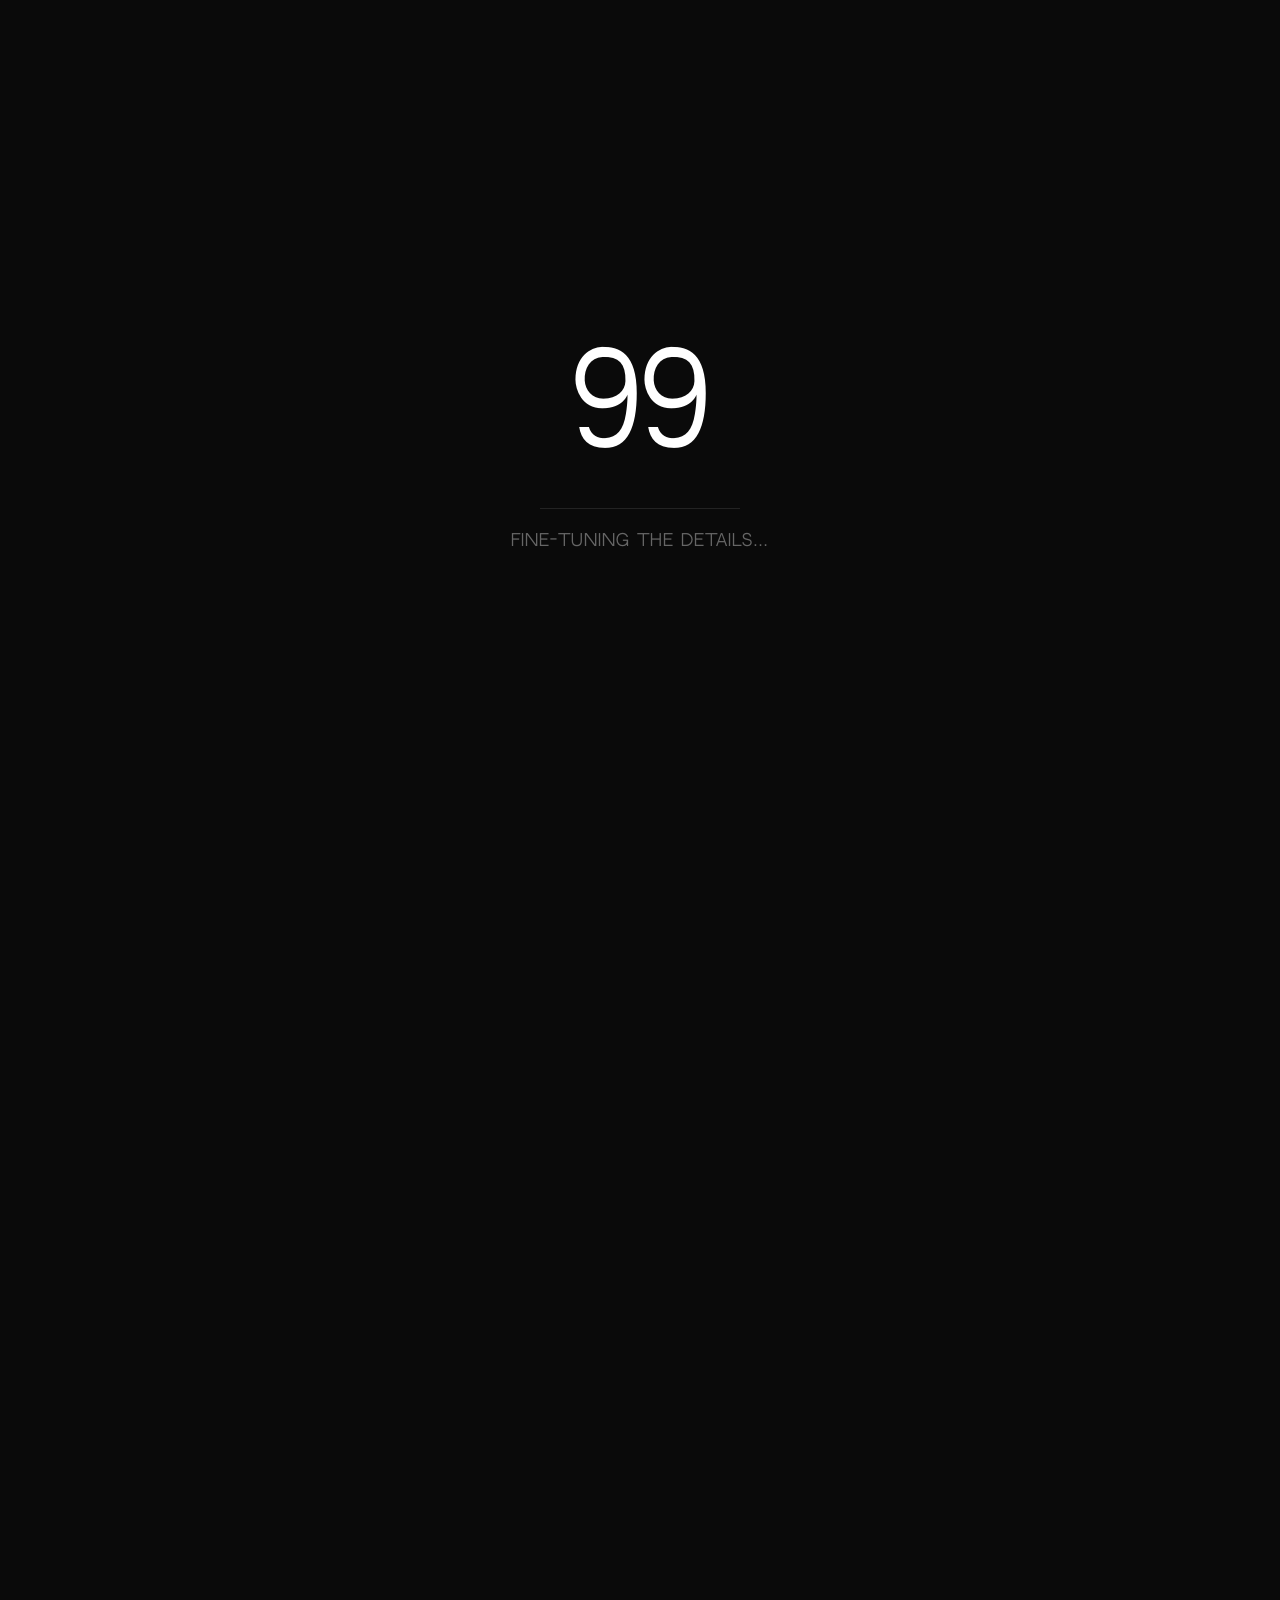
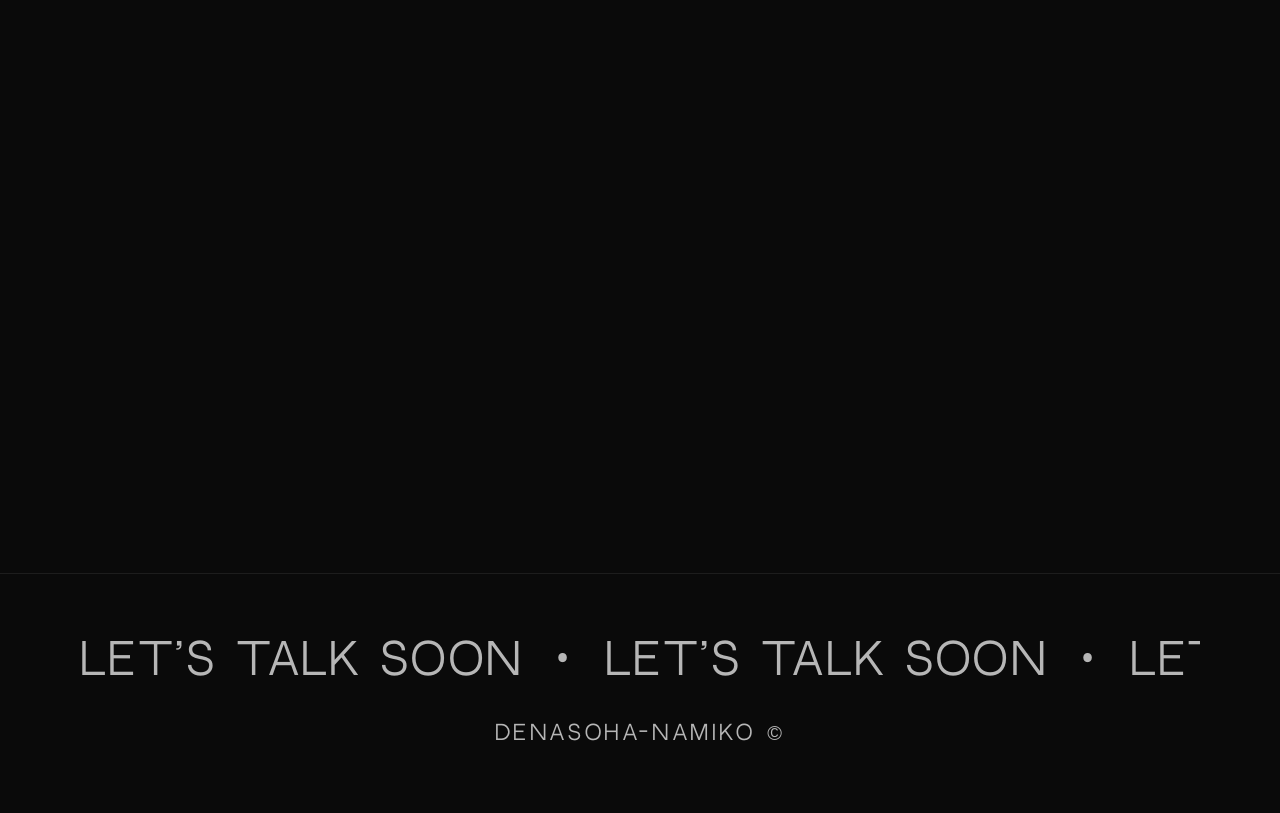
==== index.html @ 631b3890 "first commit" ====
<!DOCTYPE html>
<html lang="en">
<head>
    <meta charset="UTF-8">
    <meta name="viewport" content="width=device-width, initial-scale=1.0">
    <title>D.N Design - Portfolio</title>
    <link rel="stylesheet" href="style.css">
    <script>
        // INSTANT check before page renders - hide loader ONLY if coming back from case study
        (function() {
            const hasHash = window.location.hash !== '';
            const referrer = document.referrer;
            const isFromCaseStudy = referrer.includes('case-study') || referrer.includes('omni-case-study');
            
            // Only skip loader if coming from case study or has hash
            // DO NOT skip on refresh - let the main script handle that
            if (hasHash || isFromCaseStudy) {
                document.documentElement.classList.add('skip-loader');
            }
        })();
    </script>
    <style>
        /* Instant hide when skip-loader class is present */
        html.skip-loader .preloader { display: none !important; }
        html.skip-loader #mainContent { opacity: 1 !important; visibility: visible !important; }
    </style>
</head>
<body>
    <!-- Preloader - Minimal & Elegant -->
    <div class="preloader" id="preloader">
        <div class="preloader-content">
            <div class="loading-counter" id="loadingCounter">0</div>
            <div class="minimal-progress"></div>
            <div class="loading-text">fine-tuning the details…</div>
        </div>
    </div>

    <!-- Main Content -->
    <div class="main-content" id="mainContent">
        <!-- Hero Section -->
        <section class="hero" data-node-id="1:2">
            <!-- Simple Navigation -->
            <nav class="simple-nav">
                <span>DENASOHA-NAMIKO</span>
                <div class="nav-links">
                    <a href="#projects" class="nav-link">PROJECTS</a>
                    <a href="#play" class="nav-link">PLAY</a>
                    <a href="#about" class="nav-link">ABOUT</a>
                    <button class="resume-button">RESUME ↗</button>
                </div>
            </nav>
            
            <!-- Main Typography -->
            <div class="hero-center">
                <h1 class="main-title">DESIGNER</h1>
            </div>
            
            <!-- Bottom Info -->
            <div class="hero-bottom">
                <span>SENIOR PRODUCT DESIGNER & DEVELOPER</span>
                <span>PORTFOLIO 2026</span>
            </div>
        </section>
    
    <!-- About Section -->
    <section class="about-section" data-node-id="13:92">
        <div class="about-wrapper">
            <p class="wave-text" id="introText">I'm Denasoha-Namiko, a UX Designer and Front-End Developer creating beautiful & functional digital experiences. I move between design and code naturally, shaping products that feel thoughtful, accessible & visually elevated.</p>
        </div>
    </section>

    <!-- Projects Section -->
    <section class="projects-section" id="projects">
        <div class="project-card" data-project="desjardins" onclick="window.location.href='omni-case-study.html'">
            <div class="project-meta">
                <span class="project-year">Product Design · UX Design · Front-End</span>
                <span class="project-category">Group Benefits & Retirement</span>
            </div>
            <div class="project-content">
                <div class="project-info">
                    <h2 class="project-name">omni</h2>
                    <p class="project-subtitle">Unified group benefits & retirement app redesign.</p>
                    <div class="project-details">
                        <span class="detail-item">Strategic Initiative</span>
                        <span class="detail-item">Tools · Figma & Strategy</span>
                    </div>
                </div>
                <div class="project-arrow">→</div>
            </div>
            <div class="project-floating-items">
                <div class="floating-item item-1">
                    <img src="Assets/Photos/floating elements/Omni 1.svg" alt="Omni Screen 1">
                </div>
                <div class="floating-item item-2">
                    <img src="Assets/Photos/floating elements/Omni 2.svg" alt="Omni Screen 2">
                </div>
            </div>
        </div>

        <div class="project-card" data-project="evident" onclick="window.location.href='evident-case-study.html'">
            <div class="project-meta">
                <span class="project-year">Product Design · Interaction Design</span>
                <span class="project-category">Industrial Software</span>
            </div>
            <div class="project-content">
                <div class="project-info">
                    <h2 class="project-name">evident</h2>
                    <p class="project-subtitle">Redesigning how technicians record and review NDT results.</p>
                    <div class="project-details">
                        <span class="detail-item">Timeline · 3 months</span>
                        <span class="detail-item">Tools · Axure, Figma & Illustrator</span>
                    </div>
                </div>
                <div class="project-arrow">→</div>
            </div>
            <div class="project-floating-items">
                <div class="floating-item item-1">
                    <img src="Assets/Photos/floating elements/EVDT 1.svg" alt="Evident Screen">
                </div>
            </div>
        </div>

        <div class="project-card" data-project="everflow" onclick="window.location.href='everflow-case-study.html'">
            <div class="project-meta">
                <span class="project-year">Product Design · Interaction Design</span>
                <span class="project-category">AdTech Platform</span>
            </div>
            <div class="project-content">
                <div class="project-info">
                    <h2 class="project-name">everflow</h2>
                    <p class="project-subtitle">A cleaner, smarter way to manage Google Ads at scale.</p>
                    <div class="project-details">
                        <span class="detail-item">Timeline · 6 weeks</span>
                        <span class="detail-item">Tools · Figma</span>
                    </div>
                </div>
                <div class="project-arrow">→</div>
            </div>
            <div class="project-floating-items">
                <div class="floating-item item-1">
                    <img src="Assets/Photos/floating elements/EF-Screen (1).svg" alt="Everflow Screen">
                </div>
            </div>
        </div>

        <div class="project-card" data-project="ai" onclick="window.location.href='finsense-case-study.html'">
            <div class="project-meta">
                <span class="project-year">AI/ML Design</span>
                <span class="project-category">Intelligent Budgeting Platform</span>
            </div>
            <div class="project-content">
                <div class="project-info">
                    <h2 class="project-name">FinSense</h2>
                    <p class="project-subtitle">An AI-powered tool that helps users manage money smarter.</p>
                    <div class="project-details">
                        <span class="detail-item">Timeline · 4 weeks</span>
                        <span class="detail-item">Tools · Figma</span>
                    </div>
                </div>
                <div class="project-arrow">→</div>
            </div>
            <div class="project-floating-items">
                <div class="floating-item item-1">
                    <img src="Assets/Photos/floating elements/Finsense screen 1.svg" alt="FinSense Screen">
                </div>
                <div class="floating-item item-2">
                    <img src="Assets/Photos/floating elements/Finsense screen 2.svg" alt="FinSense AI Screen">
                </div>
            </div>
        </div>
    </section>

    <!-- Play Section -->
    <section class="play-section" id="play">
        <div class="play-header">
            <h2 class="play-title">play</h2>
            <p class="play-subtitle">Things I like to do</p>
        </div>
        
        <!-- Burst Gallery - Framer-style hover burst -->
        <div class="burst-gallery">
            <!-- Center image - click to open/close -->
            <div class="burst-center">
                <img src="Assets/Photos/floating elements/beautifulqueen.jpeg" alt="Center">
            </div>
            
            <!-- Burst items positioned around center -->
            <div class="burst-item"><img src="Assets/Play/manga1.jpeg" alt="Manga"></div>
            <div class="burst-item"><img src="Assets/Play/painting1.jpeg" alt="Painting"></div>
            <div class="burst-item"><img src="Assets/Play/Tattoo1.jpeg" alt="Tattoo"></div>
            <div class="burst-item"><img src="Assets/Play/Drawing1.jpeg" alt="Drawing"></div>
            <div class="burst-item"><img src="Assets/Play/doodle2.jpeg" alt="Doodle"></div>
            <div class="burst-item"><img src="Assets/Play/Tattoo2.jpeg" alt="Tattoo"></div>
            <div class="burst-item"><img src="Assets/Play/painting2.jpeg" alt="Painting"></div>
            <div class="burst-item"><img src="Assets/Play/manga2.jpeg" alt="Manga"></div>
            <div class="burst-item"><img src="Assets/Play/Drawing2.jpeg" alt="Drawing"></div>
            <div class="burst-item"><img src="Assets/Play/Doodle1.jpeg" alt="Doodle"></div>
            <div class="burst-item"><img src="Assets/Play/Painting3.jpeg" alt="Painting"></div>
            <div class="burst-item"><img src="Assets/Play/Tattoo3.jpeg" alt="Tattoo"></div>
            <div class="burst-item"><img src="Assets/Play/Drawing3.jpeg" alt="Drawing"></div>
            <div class="burst-item"><img src="Assets/Play/painting4.jpeg" alt="Painting"></div>
        </div>
        
        <script>
            // Burst Gallery - Clean Framer-like implementation
            // Features:
            // - Click center: open/close burst
            // - Hover item: pops up (JS-controlled, no CSS :hover glitch)
            // - Click item: spotlight focus
            // - Click backdrop or Escape: close spotlight
            (function() {
                const gallery = document.querySelector('.burst-gallery');
                if (!gallery) return;
                
                const center = gallery.querySelector('.burst-center');
                const items = Array.from(gallery.querySelectorAll('.burst-item'));
                let hoveredItem = null;
                let isAnimating = false; // animation lock
                
                // Toggle burst open/close with animation lock
                function toggleBurst() {
                    if (isAnimating) return;
                    isAnimating = true;
                    
                    gallery.classList.toggle('is-open');
                    
                    // Clear spotlight and hover when closing
                    if (!gallery.classList.contains('is-open')) {
                        clearSpotlight();
                        clearHover();
                    }
                    
                    // Release lock after animation completes
                    setTimeout(() => {
                        isAnimating = false;
                    }, 550);
                }
                
                // Clear spotlight selection
                function clearSpotlight() {
                    gallery.classList.remove('has-spotlight');
                    items.forEach(item => item.classList.remove('is-spotlight'));
                }
                
                // Set spotlight on an item
                function setSpotlight(item) {
                    clearHover();
                    items.forEach(el => el.classList.remove('is-spotlight'));
                    item.classList.add('is-spotlight');
                    gallery.classList.add('has-spotlight');
                }
                
                // JS-controlled hover with throttle to prevent rapid state changes
                let hoverTimeout = null;
                const HOVER_DELAY = 50; // ms delay to prevent flicker
                
                function setHover(item) {
                    if (hoveredItem === item) return;
                    if (isAnimating) return;
                    
                    // Clear any pending hover
                    if (hoverTimeout) {
                        clearTimeout(hoverTimeout);
                        hoverTimeout = null;
                    }
                    
                    // Debounce the hover to prevent rapid changes
                    hoverTimeout = setTimeout(() => {
                        if (hoveredItem) {
                            hoveredItem.classList.remove('is-hovered');
                        }
                        hoveredItem = item;
                        item.classList.add('is-hovered');
                        hoverTimeout = null;
                    }, HOVER_DELAY);
                }
                
                function clearHover() {
                    // Clear any pending hover
                    if (hoverTimeout) {
                        clearTimeout(hoverTimeout);
                        hoverTimeout = null;
                    }
                    
                    if (hoveredItem) {
                        const prev = hoveredItem;
                        hoveredItem = null;
                        prev.classList.remove('is-hovered');
                    }
                }
                
                // Click center to toggle
                center.addEventListener('click', (e) => {
                    e.stopPropagation();
                    toggleBurst();
                });
                
                // Hover and click handling for items
                items.forEach(item => {
                    // Mouse enter - set hover
                    item.addEventListener('mouseenter', () => {
                        if (!gallery.classList.contains('is-open')) return;
                        if (gallery.classList.contains('has-spotlight')) return;
                        if (isAnimating) return; // Fix #4
                        setHover(item);
                    });
                    
                    // Mouse leave - clear hover
                    item.addEventListener('mouseleave', () => {
                        if (hoveredItem === item) {
                            clearHover();
                        }
                    });
                    
                    // Click to spotlight
                    item.addEventListener('click', (e) => {
                        e.stopPropagation();
                        if (!gallery.classList.contains('is-open')) return;
                        if (isAnimating) return; // Fix #4
                        
                        // Toggle spotlight on same item
                        if (item.classList.contains('is-spotlight')) {
                            clearSpotlight();
                        } else {
                            setSpotlight(item);
                        }
                    });
                });
                
                // Click backdrop to close spotlight
                gallery.addEventListener('click', (e) => {
                    if (e.target.closest('.burst-center') || e.target.closest('.burst-item')) return;
                    if (gallery.classList.contains('has-spotlight')) {
                        clearSpotlight();
                    }
                });
                
                // Mouse leave gallery - clear hover and restore cursor
                gallery.addEventListener('mouseleave', () => {
                    clearHover();
                });
                
                // Escape key handling
                document.addEventListener('keydown', (e) => {
                    if (e.key !== 'Escape') return;
                    if (gallery.classList.contains('has-spotlight')) {
                        clearSpotlight();
                    } else if (gallery.classList.contains('is-open')) {
                        gallery.classList.remove('is-open');
                        clearHover();
                    }
                });
            })();
        </script>
    </section>
    
    <!-- About Me Section - macOS Style -->
    <section class="about-me-section" id="about">
        <div class="about-title-row">
            <h2 class="about-section-title">it's so lovely to meet you</h2>
            <button class="close-desktop" id="closeDesktop">✕</button>
        </div>
        
        <!-- Folder that opens to reveal desktop -->
        <div class="mac-folder-container">
            <!-- Closed Folder -->
            <div class="mac-folder" id="aboutFolder">
                <div class="folder-icon">
                    <svg viewBox="0 0 80 64" fill="none">
                        <path d="M4 12C4 8 7 5 11 5H28L34 12H69C73 12 76 15 76 19V55C76 59 73 62 69 62H11C7 62 4 59 4 55V12Z" fill="#3a3a3a"/>
                        <path d="M4 20H76V55C76 59 73 62 69 62H11C7 62 4 59 4 55V20Z" fill="#4a4a4a"/>
                    </svg>
                </div>
                <span class="folder-label">About Me</span>
            </div>
            
            <!-- Desktop View (Hidden by default) -->
            <div class="mac-desktop" id="macDesktop">
                <!-- Photo Window -->
                <div class="mac-window window-photo" data-window="photo">
                    <div class="window-titlebar">
                        <div class="window-buttons">
                            <span class="btn-close"></span>
                            <span class="btn-minimize"></span>
                            <span class="btn-maximize"></span>
                        </div>
                        <span class="window-title">profile.jpg</span>
                    </div>
                    <div class="window-content">
                        <img src="Assets/Photos/croppedicon.jpeg" alt="Profile Photo">
                    </div>
                </div>
                
                <!-- About Text Window -->
                <div class="mac-window window-about" data-window="about">
                    <div class="window-titlebar">
                        <div class="window-buttons">
                            <span class="btn-close"></span>
                            <span class="btn-minimize"></span>
                            <span class="btn-maximize"></span>
                        </div>
                        <span class="window-title">aboutme.txt</span>
                    </div>
                    <div class="window-content text-content">
                        <p><strong>Hi, I’m Denasoha-Namiko,</strong> a UX designer, developer, and computational artist.</p>
                        <p>I work across design, code, and visual experimentation to turn complex systems into intuitive, human-centered experiences. My practice blends artistic thinking with technical execution to create work that is both functional and unmistakably original.</p>
                    </div>
                    <!-- Action Buttons inside about window -->
                    <div class="about-actions">
                        <a href="#" class="mac-btn btn-resume" download>
                            <svg width="16" height="16" viewBox="0 0 24 24" fill="none" stroke="currentColor" stroke-width="2">
                                <path d="M21 15v4a2 2 0 0 1-2 2H5a2 2 0 0 1-2-2v-4"/>
                                <polyline points="7,10 12,15 17,10"/>
                                <line x1="12" y1="15" x2="12" y2="3"/>
                            </svg>
                            Download CV
                        </a>
                        <a href="mailto:dodenasohanamiko@gmail.com" class="mac-btn btn-email">
                            <svg width="16" height="16" viewBox="0 0 24 24" fill="none" stroke="currentColor" stroke-width="2">
                                <rect x="2" y="4" width="20" height="16" rx="2"/>
                                <path d="M22 6L12 13L2 6"/>
                            </svg>
                            Say Hello
                        </a>
                    </div>
                </div>
                
                <!-- To Do Sticky Note - Right row 1 -->
                <div class="mac-window window-todo" data-window="todo">
                    <div class="window-titlebar titlebar-note">
                        <span class="window-title">To do:</span>
                    </div>
                    <div class="window-content note-content">
                        <ul>
                            <li>Land a meaningful UX role</li>
                            <li>Lead impactful projects</li>
                            <li>Finish grad school (soon,hopefully)</li>
                            <li>Craft a portfolio that stands out</li>
                            <li>Expand my expertise and take creative risks</li>
                        </ul>
                    </div>
                </div>
                
                <!-- Now Playing Widget - Right row 2 -->
                <div class="mac-window window-spotify" data-window="spotify">
                    <div class="window-titlebar titlebar-spotify">
                        <div class="window-buttons">
                            <span class="btn-close"></span>
                            <span class="btn-minimize"></span>
                            <span class="btn-maximize"></span>
                        </div>
                        <span class="window-title">Now Playing</span>
                    </div>
                    <div class="window-content spotify-content">
                        <iframe data-testid="embed-iframe" style="border-radius:12px" src="https://open.spotify.com/embed/track/7vyRxHk6QcuvexB9vXmhlV?utm_source=generator&theme=0&autoplay=1&preload=auto" width="100%" height="152" frameBorder="0" allowfullscreen="" allow="autoplay; clipboard-write; encrypted-media; fullscreen; picture-in-picture" loading="eager"></iframe>
                    </div>
                </div>
                
                <!-- Spotify Playlist Widget - Right row 3 -->
                <div class="mac-window window-playlist" data-window="playlist">
                    <div class="window-titlebar titlebar-spotify">
                        <div class="window-buttons">
                            <span class="btn-close"></span>
                            <span class="btn-minimize"></span>
                            <span class="btn-maximize"></span>
                        </div>
                        <span class="window-title">Playlist</span>
                    </div>
                    <div class="window-content playlist-content">
                        <iframe data-testid="embed-iframe" style="border-radius:12px" src="https://open.spotify.com/embed/playlist/5r3NTiGrZyhIIYhdLFAwOk?utm_source=generator&theme=0" width="100%" height="352" frameBorder="0" allowfullscreen="" allow="autoplay; clipboard-write; encrypted-media; fullscreen; picture-in-picture" loading="lazy"></iframe>
                    </div>
                </div>
                
                <!-- Calendar Widget - Center bottom -->
                <div class="mac-window window-calendar" data-window="calendar">
                    <div class="calendar-header">
                        <div class="calendar-month" id="calMonth"></div>
                        <div class="calendar-year" id="calYear"></div>
                    </div>
                    <div class="calendar-grid" id="calGrid">
                        <!-- Days will be generated by JS -->
                    </div>
                    <div class="calendar-status">
                        <span class="status-dot-green"></span>
                        <span class="status-label">Available for work</span>
                    </div>
                </div>
            </div>
        </div>
        
        <script>
            // Live Calendar - Real-time sync with current date
            function generateCalendar() {
                const now = new Date();
                const year = now.getFullYear();
                const month = now.getMonth();
                const today = now.getDate();
                
                const monthNames = ['January', 'February', 'March', 'April', 'May', 'June', 
                                    'July', 'August', 'September', 'October', 'November', 'December'];
                
                // Set month and year
                document.getElementById('calMonth').textContent = monthNames[month];
                document.getElementById('calYear').textContent = year;
                
                // Get first day of month (0 = Sunday, 1 = Monday, etc.)
                const firstDay = new Date(year, month, 1).getDay();
                
                // Get total days in month
                const daysInMonth = new Date(year, month + 1, 0).getDate();
                
                // Get previous month's last days for padding
                const prevMonth = new Date(year, month, 0);
                const prevMonthDays = prevMonth.getDate();
                
                // Build calendar grid
                const grid = document.getElementById('calGrid');
                let html = '';
                
                // Day names header
                const dayNames = ['S', 'M', 'T', 'W', 'T', 'F', 'S'];
                dayNames.forEach(day => {
                    html += `<span class="cal-day-name">${day}</span>`;
                });
                
                // Previous month's trailing days (grayed out)
                for (let i = firstDay - 1; i >= 0; i--) {
                    const prevDay = prevMonthDays - i;
                    html += `<span class="cal-day prev-month">${prevDay}</span>`;
                }
                
                // Current month days
                for (let day = 1; day <= daysInMonth; day++) {
                    const isToday = day === today ? ' today' : '';
                    const isWeekend = ((firstDay + day - 1) % 7 === 0 || (firstDay + day - 1) % 7 === 6) ? ' weekend' : '';
                    html += `<span class="cal-day${isToday}${isWeekend}">${day}</span>`;
                }
                
                // Next month's leading days (grayed out) - fill remaining grid
                const totalCells = Math.ceil((firstDay + daysInMonth) / 7) * 7;
                const nextMonthDays = totalCells - (firstDay + daysInMonth);
                for (let day = 1; day <= nextMonthDays && day <= 7; day++) {
                    html += `<span class="cal-day next-month">${day}</span>`;
                }
                
                grid.innerHTML = html;
            }
            
            // Generate calendar on load
            generateCalendar();
            
            // Auto-refresh calendar every minute to stay current
            setInterval(generateCalendar, 60000);
            
            // Update calendar when window regains focus (in case browser was idle)
            window.addEventListener('focus', generateCalendar);
            
            // Update calendar at midnight (check every hour)
            setInterval(() => {
                const now = new Date();
                if (now.getHours() === 0 && now.getMinutes() === 0) {
                    generateCalendar();
                }
            }, 3600000); // Check every hour
        
            // Folder open/close interaction
            const folder = document.getElementById('aboutFolder');
            const desktop = document.getElementById('macDesktop');
            const closeBtn = document.getElementById('closeDesktop');

            function alignPlaylistToAboutLine() {
                if (!desktop || !desktop.classList.contains('active')) return;

                const todoWindow = desktop.querySelector('.window-todo');
                const playlist = desktop.querySelector('.window-playlist');

                if (!todoWindow || !playlist) return;

                const gap = 24;
                const targetTop = todoWindow.getBoundingClientRect().bottom + gap;
                const playlistTop = playlist.getBoundingClientRect().top;
                const offset = targetTop - playlistTop;

                playlist.style.setProperty('--playlist-offset', `${offset}px`);
            }

            function alignCalendarToNowPlayingLine() {
                if (!desktop || !desktop.classList.contains('active')) return;

                const playlistWindow = desktop.querySelector('.window-playlist');
                const calendar = desktop.querySelector('.window-calendar');
                const downloadIcon = desktop.querySelector('.window-about .btn-resume svg');
                const sayHelloText = desktop.querySelector('.window-about .btn-email');

                if (!playlistWindow || !calendar || !downloadIcon || !sayHelloText) return;

                const coverOffset = 12;
                const targetTop = playlistWindow.getBoundingClientRect().top + coverOffset;
                const calendarTop = calendar.getBoundingClientRect().top;
                const offset = targetTop - calendarTop;

                calendar.style.setProperty('--calendar-offset', `${offset}px`);

                const leftEdge = downloadIcon.getBoundingClientRect().left;
                const rightEdge = sayHelloText.getBoundingClientRect().right;
                const rawWidth = rightEdge - leftEdge;
                const targetWidth = Math.min(Math.max(rawWidth - 40, 220), 320);

                calendar.style.setProperty('--calendar-width', `${targetWidth}px`);
                calendar.style.setProperty('--calendar-offset-x', '0px');
            }

            function alignNowPlayingToCursor() {
                if (!desktop || !desktop.classList.contains('active')) return;

                const nowPlaying = desktop.querySelector('.window-spotify');
                const calendar = desktop.querySelector('.window-calendar');
                const calendarTitle = desktop.querySelector('.window-calendar .calendar-month');

                if (!nowPlaying || !calendar || !calendarTitle) return;

                const targetTop = calendarTitle.getBoundingClientRect().top;
                const nowPlayingTop = nowPlaying.getBoundingClientRect().top;
                const offset = targetTop - nowPlayingTop;

                nowPlaying.style.setProperty('--now-playing-offset', `${offset}px`);
            }
            
            folder.addEventListener('click', () => {
                folder.classList.add('opened');
                desktop.classList.add('active');
                closeBtn.classList.add('visible');

                requestAnimationFrame(() => {
                    alignPlaylistToAboutLine();
                    alignCalendarToNowPlayingLine();
                    alignNowPlayingToCursor();
                    setTimeout(alignPlaylistToAboutLine, 120);
                    setTimeout(alignCalendarToNowPlayingLine, 120);
                    setTimeout(alignNowPlayingToCursor, 120);
                });
            });
            
            closeBtn.addEventListener('click', () => {
                folder.classList.remove('opened');
                desktop.classList.remove('active');
                closeBtn.classList.remove('visible');
            });

            window.addEventListener('resize', () => {
                alignPlaylistToAboutLine();
                alignCalendarToNowPlayingLine();
                alignNowPlayingToCursor();
            });
        </script>
    </section>
    
    </div> <!-- End main-content -->

    <script>
        // Preloader with counter animation
        // Shows on: first visit, manual refresh
        // Skips on: back navigation, internal navigation, returning from case study
        
        // IMMEDIATELY hide preloader if coming from back/forward cache
        window.addEventListener('pageshow', function(event) {
            if (event.persisted) {
                // Page was loaded from back/forward cache
                const preloader = document.getElementById('preloader');
                const mainContent = document.getElementById('mainContent');
                preloader.style.display = 'none';
                document.body.style.overflow = 'auto';
                mainContent.classList.add('visible');
            }
        });
        
        window.addEventListener('load', function() {
            const preloader = document.getElementById('preloader');
            const mainContent = document.getElementById('mainContent');
            const counter = document.getElementById('loadingCounter');
            
            // Check navigation type - multiple methods for reliability
            const navEntries = performance.getEntriesByType('navigation');
            const navType = navEntries.length > 0 ? navEntries[0].type : 'navigate';
            const isBackNavigation = navType === 'back_forward';
            const hasHash = window.location.hash !== '';
            const hasVisited = sessionStorage.getItem('hasVisitedPortfolio');
            const isReload = navType === 'reload';
            
            // Also check referrer - if coming from same origin case study, skip loader
            const referrer = document.referrer;
            const isFromCaseStudy = referrer.includes('case-study') || referrer.includes('omni-case-study');
            
            // Skip loader if:
            // - Navigating back/forward
            // - Coming from a link with hash (#work)
            // - Has visited before in this session (unless it's a manual refresh)
            // - Coming back from case study page
            if (isBackNavigation || hasHash || (hasVisited && !isReload) || isFromCaseStudy) {
                preloader.style.display = 'none';
                document.body.style.overflow = 'auto';
                mainContent.classList.add('visible');
                // Scroll to hash if present
                if (hasHash) {
                    setTimeout(() => {
                        const target = document.querySelector(window.location.hash);
                        if (target) target.scrollIntoView({ behavior: 'auto' });
                    }, 100);
                }
                return;
            }
            
            // Mark that user has visited
            sessionStorage.setItem('hasVisitedPortfolio', 'true');
            
            let count = 0;
            
            // Counter animation
            const counterInterval = setInterval(function() {
                counter.textContent = count;
                count++;
                
                if (count > 100) {
                    clearInterval(counterInterval);
                    
                    // Hide preloader after counter completes
                    setTimeout(function() {
                        preloader.classList.add('hidden');
                        document.body.style.overflow = 'auto';
                        
                        setTimeout(function() {
                            mainContent.classList.add('visible');
                        }, 400);
                    }, 500);
                }
            }, 25); // Speed of counter (25ms = smooth animation)
        });

        document.addEventListener('DOMContentLoaded', function() {
            const logo = document.querySelector('.logo-svg');
            const container = document.querySelector('.main-title');
            
            if (container && logo) {
                container.addEventListener('mousemove', function(e) {
                    const rect = container.getBoundingClientRect();
                    const centerX = rect.left + rect.width / 2;
                    const centerY = rect.top + rect.height / 2;
                    
                    // Calculate mouse position relative to center
                    const mouseX = e.clientX - centerX;
                    const mouseY = e.clientY - centerY;
                    
                    // Calculate rotation angles (max 20 degrees)
                    const rotateX = (mouseY / rect.height) * -20;
                    const rotateY = (mouseX / rect.width) * 20;
                    
                    // Calculate translation (max 10px)
                    const translateX = (mouseX / rect.width) * 10;
                    const translateY = (mouseY / rect.height) * -5;
                    
                    // Apply transform
                    logo.style.transform = `
                        translateX(${translateX}px) 
                        translateY(${translateY}px) 
                        rotateX(${rotateX}deg) 
                        rotateY(${rotateY}deg)
                        translateZ(10px)
                    `;
                });
                
                container.addEventListener('mouseleave', function() {
                    // Reset to original position
                    logo.style.transform = 'translateX(0px) translateY(0px) rotateX(0deg) rotateY(0deg) translateZ(0px)';
                });
            }
        });
        
        // Variable to track animation state
        let projectsTriggered = false;
        let playTriggered = false;
        let aboutMeTriggered = false;
        
        function checkScrollAnimations() {
            const projectsSection = document.querySelector('.projects-section');
            const playSection = document.querySelector('.play-section');
            const aboutMeSection = document.querySelector('.about-me-section');
            const projectSlides = document.querySelectorAll('.project-slide');
            const windowHeight = window.innerHeight;
            
            // Trigger projects section animations
            if (projectsSection && projectSlides.length) {
                const projectsRect = projectsSection.getBoundingClientRect();
                
                if (projectsRect.top < windowHeight * 0.8 && !projectsTriggered) {
                    projectsTriggered = true;
                    console.log('Projects section triggered');
                    
                    // Show projects section
                    projectsSection.classList.add('visible');
                    
                    // Animate project cards with stagger
                    const projectCards = document.querySelectorAll('.project-card');
                    projectCards.forEach((card, index) => {
                        setTimeout(() => {
                            card.classList.add('animate');
                            console.log(`Project ${index + 1} animated`);
                        }, index * 300); // 300ms stagger between each project
                    });
                }
            }
            
            // Trigger play section animations
            if (playSection && !playTriggered) {
                const playRect = playSection.getBoundingClientRect();
                
                if (playRect.top < windowHeight * 0.8) {
                    playTriggered = true;
                    console.log('Play section triggered');
                    playSection.classList.add('visible');
                }
            }
            
            // Trigger about me section animations
            if (aboutMeSection && !aboutMeTriggered) {
                const aboutMeRect = aboutMeSection.getBoundingClientRect();
                
                if (aboutMeRect.top < windowHeight * 0.8) {
                    aboutMeTriggered = true;
                    console.log('About me section triggered');
                    aboutMeSection.classList.add('visible');
                }
            }
        }        window.addEventListener('scroll', checkScrollAnimations);
        
        // Also check on page load in case user starts scrolled down
        window.addEventListener('load', checkScrollAnimations);

        // Webflow/Framer Style Hero Interactions
        const hero = document.querySelector('.hero');
        const mainTitle = document.querySelector('.main-title');
        const navItems = document.querySelectorAll('.nav-links span');
        const resumeButton = document.querySelector('.resume-button');
        
        // Fix #3 - Guard to disable magnetic effects when in play section
        let isInPlaySection = false;
        const playSection = document.querySelector('.play-section');
        
        if (playSection) {
            playSection.addEventListener('mouseenter', () => {
                isInPlaySection = true;
            });
            playSection.addEventListener('mouseleave', () => {
                isInPlaySection = false;
            });
        }

        // Mouse tracking for gradient effect
        hero.addEventListener('mousemove', (e) => {
            if (isInPlaySection) return; // Fix #3
            const rect = hero.getBoundingClientRect();
            const x = ((e.clientX - rect.left) / rect.width) * 100;
            const y = ((e.clientY - rect.top) / rect.height) * 100;
            hero.style.setProperty('--mouse-x', x + '%');
            hero.style.setProperty('--mouse-y', y + '%');
        });

        // Magnetic effect for main title
        if (mainTitle) {
            mainTitle.addEventListener('mousemove', (e) => {
                if (isInPlaySection) return; // Fix #3
                const rect = mainTitle.getBoundingClientRect();
                const centerX = rect.left + rect.width / 2;
                const centerY = rect.top + rect.height / 2;
                const deltaX = (e.clientX - centerX) / 20;
                const deltaY = (e.clientY - centerY) / 20;
                
                mainTitle.style.transform = `translate(${deltaX}px, ${deltaY}px) scale(1.02) rotate(-0.5deg)`;
            });

            mainTitle.addEventListener('mouseleave', () => {
                mainTitle.style.transform = 'translate(0, 0) scale(1) rotate(0deg)';
            });
        }

        // Magnetic effect for nav items
        if (navItems && navItems.length > 0) {
            navItems.forEach(item => {
                item.addEventListener('mousemove', (e) => {
                    if (isInPlaySection) return; // Fix #3
                    const rect = item.getBoundingClientRect();
                    const centerX = rect.left + rect.width / 2;
                    const centerY = rect.top + rect.height / 2;
                    const deltaX = (e.clientX - centerX) / 10;
                    const deltaY = (e.clientY - centerY) / 10;
                    
                    item.style.transform = `translate(${deltaX}px, ${deltaY}px) translateY(-2px) scale(1.02)`;
                });

                item.addEventListener('mouseleave', () => {
                    item.style.transform = 'translate(0, 0) translateY(0) scale(1)';
                });
            });
        }

        // Enhanced resume button effect
        if (resumeButton) {
            resumeButton.addEventListener('mousemove', (e) => {
                if (isInPlaySection) return; // Fix #3
                const rect = resumeButton.getBoundingClientRect();
                const centerX = rect.left + rect.width / 2;
                const centerY = rect.top + rect.height / 2;
                const deltaX = (e.clientX - centerX) / 8;
                const deltaY = (e.clientY - centerY) / 8;
                
                resumeButton.style.transform = `translate(${deltaX}px, ${deltaY}px) translateY(-3px) scale(1.05)`;
            });

            resumeButton.addEventListener('mouseleave', () => {
                resumeButton.style.transform = 'translate(0, 0) translateY(0) scale(1)';
            });
        }

        // Smooth scroll reveal for bottom info
        const bottomInfo = document.querySelectorAll('.hero-bottom span');
        if (bottomInfo.length > 0) {
            setTimeout(() => {
                bottomInfo.forEach((item, index) => {
                    setTimeout(() => {
                        item.style.transform = 'translateY(0)';
                        item.style.opacity = '1';
                    }, index * 200);
                });
            }, 1500);
        }

        // Grab paragraph
        const paragraph = document.getElementById("introText");

        if (paragraph) {
            // Split into words
            const words = paragraph.innerText.trim().split(" ");

            // Replace with spans
            paragraph.innerHTML = words.map(w => `<span>${w}&nbsp;</span>`).join("");

            // Select spans
            const spans = paragraph.querySelectorAll("span");

            // Observer for scroll-trigger
            const observer = new IntersectionObserver(
                (entries) => {
                    entries.forEach((entry) => {
                        if (entry.isIntersecting) {
                            // Stagger animation
                            spans.forEach((span, i) => {
                                setTimeout(() => span.classList.add("visible"), i * 120);
                            });
                        }
                    });
                },
                { threshold: 0.3 }
            );

            // Start observing
            observer.observe(paragraph);
        }
    </script>

    <!-- Custom Cursor -->
    <div class="cursor"></div>
    <div class="cursor-text">view</div>

    <script>
        // Custom Cursor - Fun & Playful
        const cursor = document.querySelector('.cursor');
        const cursorText = document.querySelector('.cursor-text');
        const projectCards = document.querySelectorAll('.project-card');
        
        let mouseX = 0, mouseY = 0;
        let cursorX = 0, cursorY = 0;
        let isHovering = false;
        let cursorPaused = false; // Pause cursor in burst gallery
        
        // Burst gallery cursor handling
        const burstGallery = document.querySelector('.burst-gallery');
        const burstCenter = document.querySelector('.burst-center');
        
        if (burstCenter) {
            // Show "OPEN" or "CLOSE" on center image hover
            burstCenter.addEventListener('mouseenter', () => {
                cursorPaused = false; // Enable cursor
                cursor.style.opacity = '1';
                cursor.classList.add('hover-project');
                cursorText.style.opacity = '1';
                cursorText.textContent = burstGallery.classList.contains('is-open') ? 'CLOSE' : 'OPEN';
                isHovering = true;
                
                // Add wiggle after bounce
                setTimeout(() => {
                    cursor.classList.add('wiggle');
                }, 500);
            });
            
            burstCenter.addEventListener('mouseleave', () => {
                cursor.classList.remove('hover-project', 'wiggle');
                cursorText.style.opacity = '0';
                isHovering = false;
            });
            
            // Update text after click (open/close toggle)
            burstCenter.addEventListener('click', () => {
                setTimeout(() => {
                    cursorText.textContent = burstGallery.classList.contains('is-open') ? 'CLOSE' : 'OPEN';
                }, 50);
            });
        }
        
        // Hide cursor on burst items (not center)
        if (burstGallery) {
            const burstItems = burstGallery.querySelectorAll('.burst-item');
            burstItems.forEach(item => {
                item.addEventListener('mouseenter', () => {
                    cursorPaused = true;
                    cursor.style.opacity = '0';
                    cursorText.style.opacity = '0';
                });
                item.addEventListener('mouseleave', () => {
                    cursorPaused = false;
                    cursor.style.opacity = '1';
                });
            });
        }
        
        // Smooth cursor movement
        document.addEventListener('mousemove', (e) => {
            mouseX = e.clientX;
            mouseY = e.clientY;
        });
        
        function animateCursor() {
            // Skip cursor updates entirely when in burst gallery
            if (cursorPaused) {
                requestAnimationFrame(animateCursor);
                return;
            }
            
            const speed = isHovering ? 0.1 : 0.2;
            cursorX += (mouseX - cursorX) * speed;
            cursorY += (mouseY - cursorY) * speed;
            
            cursor.style.left = cursorX + 'px';
            cursor.style.top = cursorY + 'px';
            cursorText.style.left = cursorX + 'px';
            cursorText.style.top = cursorY + 'px';
            
            requestAnimationFrame(animateCursor);
        }
        animateCursor();
        
        // Project card hover
        projectCards.forEach(card => {
            card.addEventListener('mouseenter', (e) => {
                cursor.classList.add('hover-project');
                isHovering = true;
                
                // Add wiggle after bounce animation
                setTimeout(() => {
                    cursor.classList.add('wiggle');
                }, 500);
            });
            
            card.addEventListener('mouseleave', () => {
                cursor.classList.remove('hover-project', 'wiggle');
                isHovering = false;
            });
        });
        
        // Hide cursor when leaving window
        document.addEventListener('mouseleave', () => {
            cursor.style.opacity = '0';
            cursorText.style.opacity = '0';
        });
        document.addEventListener('mouseenter', () => {
            cursor.style.opacity = '1';
        });
        
        // Click effect - squish!
        document.addEventListener('mousedown', () => {
            cursor.style.transform = 'translate(-50%, -50%) scale(0.8)';
            cursor.style.borderRadius = '40%';
        });
        document.addEventListener('mouseup', () => {
            cursor.style.transform = 'translate(-50%, -50%) scale(1)';
            cursor.style.borderRadius = '50%';
        });
    </script>

    <!-- Footer Section -->
    <footer class="sticker-footer">
        <div class="footer-marquee">
            <div class="marquee-track">
                <span>LET'S TALK SOON</span>
                <span>•</span>
                <span>LET'S TALK SOON</span>
                <span>•</span>
                <span>LET'S TALK SOON</span>
                <span>•</span>
                <span>LET'S TALK SOON</span>
                <span>•</span>
                <span>LET'S TALK SOON</span>
                <span>•</span>
                <span>LET'S TALK SOON</span>
                <span>•</span>
            </div>
        </div>
        <div class="footer-simple">DENASOHA-NAMIKO ©</div>
    </footer>

    <!-- Smooth Scroll Navigation with Framer-like Animation -->
    <script>
        // Smooth scroll with custom easing (Framer-like spring feel)
        document.querySelectorAll('.nav-link').forEach(link => {
            link.addEventListener('click', function(e) {
                e.preventDefault();
                const targetId = this.getAttribute('href');
                const targetSection = document.querySelector(targetId);
                
                if (targetSection) {
                    const targetPosition = targetSection.getBoundingClientRect().top + window.pageYOffset;
                    const startPosition = window.pageYOffset;
                    const distance = targetPosition - startPosition;
                    const duration = 1200; // Longer duration for smooth feel
                    let startTime = null;

                    // Custom easing function - spring-like ease out
                    function easeOutExpo(t) {
                        return t === 1 ? 1 : 1 - Math.pow(2, -10 * t);
                    }

                    function animation(currentTime) {
                        if (startTime === null) startTime = currentTime;
                        const timeElapsed = currentTime - startTime;
                        const progress = Math.min(timeElapsed / duration, 1);
                        const ease = easeOutExpo(progress);
                        
                        window.scrollTo(0, startPosition + (distance * ease));
                        
                        if (timeElapsed < duration) {
                            requestAnimationFrame(animation);
                        }
                    }

                    requestAnimationFrame(animation);
                }
            });
        });
    </script>

</body>
</html>
---- style.css ----
/* Font Face Declarations */
@font-face {
    font-family: 'NeutralFace';
    src: url('Assets/fonts/NeutralFace.otf') format('opentype');
    font-weight: normal;
    font-style: normal;
    font-display: swap;
}

@font-face {
    font-family: 'NeutralFace';
    src: url('Assets/fonts/NeutralFace-Bold.otf') format('opentype');
    font-weight: bold;
    font-style: normal;
    font-display: swap;
}

/* Design System Variables */
:root {
    --color-primary: #ffffff;
    --color-secondary: #8a8a8a;
    --color-tertiary: #555555;
    --color-bg-primary: #0a0a0a;
    --color-bg-secondary: #1d1e20;
    --spacing-xs: 8px;
    --spacing-sm: 16px;
    --spacing-md: 24px;
    --spacing-lg: 48px;
    --spacing-xl: 80px;
    --border-radius: 8px;
    --transition-fast: 0.2s cubic-bezier(0.25, 0.1, 0.25, 1);
    --transition-base: 0.4s cubic-bezier(0.25, 0.1, 0.25, 1);
    --transition-slow: 0.8s cubic-bezier(0.25, 0.1, 0.25, 1);
}

/* Reset and base styles */
* {
    margin: 0;
    padding: 0;
    box-sizing: border-box;
}

body {
    font-family: 'NeutralFace', -apple-system, BlinkMacSystemFont, 'Segoe UI', sans-serif;
    line-height: 1.5;
    font-style: normal;
    overflow-x: hidden;
    overflow-y: scroll;
    scrollbar-gutter: stable;
    scroll-behavior: smooth;
    background-color: var(--color-bg-primary);
    color: var(--color-primary);
    cursor: none;
}

/* Custom Cursor */
.cursor {
    position: fixed;
    width: 12px;
    height: 12px;
    background: #ffffff;
    border-radius: 50%;
    pointer-events: none;
    z-index: 9999;
    transform: translate(-50%, -50%);
    transition: width 0.5s cubic-bezier(0.34, 1.56, 0.64, 1), 
                height 0.5s cubic-bezier(0.34, 1.56, 0.64, 1),
                background 0.3s ease,
                border-radius 0.5s cubic-bezier(0.34, 1.56, 0.64, 1);
    mix-blend-mode: difference;
}

.cursor-text {
    position: fixed;
    pointer-events: none;
    z-index: 10000;
    transform: translate(-50%, -50%);
    font-family: 'NeutralFace', sans-serif;
    font-size: 13px;
    font-weight: 600;
    letter-spacing: 0.08em;
    text-transform: uppercase;
    color: #000;
    opacity: 0;
    transition: opacity 0.2s ease;
}

.cursor.hover-project {
    width: 110px;
    height: 110px;
    background: #ffffff;
    mix-blend-mode: normal;
    border-radius: 50%;
    animation: cursorBounce 0.6s cubic-bezier(0.34, 1.56, 0.64, 1);
}

@keyframes cursorBounce {
    0% { transform: translate(-50%, -50%) scale(0.5); }
    50% { transform: translate(-50%, -50%) scale(1.15); }
    100% { transform: translate(-50%, -50%) scale(1); }
}

.cursor.hover-project + .cursor-text {
    opacity: 1 !important;
    color: #000;
    font-weight: 700;
    transition: none;
}

@keyframes textPop {
    0% { opacity: 0; transform: translate(-50%, -50%) scale(0.5); }
    100% { opacity: 1; transform: translate(-50%, -50%) scale(1); }
}

/* Wiggle animation while hovering */
.cursor.hover-project.wiggle {
    animation: cursorWiggle 3s ease-in-out infinite;
}

@keyframes cursorWiggle {
    0%, 100% { transform: translate(-50%, -50%) scale(1) rotate(0deg); }
    25% { transform: translate(-50%, -50%) scale(1.03) rotate(2deg); }
    50% { transform: translate(-50%, -50%) scale(0.97) rotate(0deg); }
    75% { transform: translate(-50%, -50%) scale(1.03) rotate(-2deg); }
}

.cursor.hover-project.wiggle + .cursor-text {
    animation: textWiggle 3s ease-in-out infinite;
}

@keyframes textWiggle {
    0%, 100% { transform: translate(-50%, -50%) rotate(0deg); }
    25% { transform: translate(-50%, -50%) rotate(2deg); }
    50% { transform: translate(-50%, -50%) rotate(0deg); }
    75% { transform: translate(-50%, -50%) rotate(-2deg); }
}

/* Hide cursor on touch devices */
@media (hover: none) {
    .cursor, .cursor-text {
        display: none;
    }
    body {
        cursor: auto;
    }
}

/* Hide default cursor on interactive elements */
a, button, .project-card, .nav-link, .cv-button {
    cursor: none;
}

body.preload {
    overflow: hidden;
}

/* Preloader - Minimal & Elegant */
.preloader {
    position: fixed;
    top: 0;
    left: 0;
    width: 100%;
    height: 100%;
    background-color: #0a0a0a;
    display: flex;
    justify-content: center;
    align-items: center;
    z-index: 10000;
    transition: opacity 1s ease-out, visibility 1s ease-out;
    overflow: hidden;
}

.preloader.hidden {
    opacity: 0;
    visibility: hidden;
}

.preloader-content {
    text-align: center;
    position: relative;
}

.loading-counter {
    font-family: 'NeutralFace', sans-serif;
    font-size: 120px;
    font-weight: normal;
    color: #ffffff;
    line-height: 1;
    margin-bottom: 40px;
    opacity: 0;
    animation: counterFade 0.3s ease-out forwards;
    letter-spacing: -2px;
}

.loading-text {
    font-family: 'NeutralFace', sans-serif;
    color: #666666;
    font-size: 16px;
    letter-spacing: 1px;
    opacity: 0;
    animation: textFade 0.5s ease-out 0.2s forwards;
    text-transform: lowercase;
    margin-top: 20px;
}

.minimal-progress {
    width: 200px;
    height: 1px;
    background-color: rgba(255, 255, 255, 0.1);
    margin: 30px auto 0;
    position: relative;
    overflow: hidden;
}

.minimal-progress::after {
    content: '';
    position: absolute;
    top: 0;
    left: -100%;
    width: 100%;
    height: 100%;
    background-color: #ffffff;
    animation: progressSlide 2.5s ease-out forwards;
}

@keyframes counterFade {
    to { opacity: 1; }
}

@keyframes textFade {
    to { opacity: 1; }
}

@keyframes progressSlide {
    0% { left: -100%; }
    100% { left: 100%; }
}

@keyframes gradientShift {
    0%, 100% { background-position: 0% 50%; }
    50% { background-position: 100% 50%; }
}

@keyframes textSlideUp {
    to {
        opacity: 1;
        transform: translateY(0);
    }
}

@keyframes spin {
    0% { transform: rotate(0deg); }
    100% { transform: rotate(360deg); }
}

@keyframes dotPulse {
    0%, 100% { transform: scale(0.8); opacity: 0.5; }
    50% { transform: scale(1.2); opacity: 1; }
}

@keyframes shimmer {
    0% { background-position: -200% center; }
    100% { background-position: 200% center; }
}

@keyframes progressRing {
    to {
        stroke-dashoffset: 0;
    }
}

.particle {
    position: absolute;
    width: 4px;
    height: 4px;
    background: radial-gradient(circle, #ffffff, transparent);
    border-radius: 50%;
    pointer-events: none;
    animation: float 6s ease-in-out infinite;
}

.particle:nth-child(1) { top: 10%; left: 20%; animation-delay: 0s; }
.particle:nth-child(2) { top: 20%; left: 80%; animation-delay: 1s; }
.particle:nth-child(3) { top: 80%; left: 10%; animation-delay: 2s; }
.particle:nth-child(4) { top: 70%; left: 90%; animation-delay: 3s; }
.particle:nth-child(5) { top: 30%; left: 50%; animation-delay: 4s; }

@keyframes float {
    0%, 100% { transform: translateY(0px) rotate(0deg); opacity: 0; }
    10% { opacity: 1; }
    90% { opacity: 1; }
    50% { transform: translateY(-20px) rotate(180deg); }
}

@keyframes logoSlideUp {
    to {
        opacity: 1;
        transform: translateX(-50%) translateY(0px);
    }
}

@keyframes navSmoothUp {
    to {
        opacity: 1;
        transform: translateY(0px);
    }
}

@keyframes navPopUp {
    0% {
        opacity: 0;
        transform: translateY(50px) scale(0.8);
    }
    60% {
        transform: translateY(-5px) scale(1.05);
    }
    100% {
        opacity: 1;
        transform: translateY(0px) scale(1);
    }
}

@keyframes heroFadeIn {
    to {
        opacity: 1;
    }
}

@keyframes statusSlideDown {
    to {
        opacity: 1;
        transform: translateY(0);
    }
}

@keyframes statusPulse {
    0%, 100% { 
        opacity: 1; 
        transform: scale(1);
    }
    50% { 
        opacity: 0.6; 
        transform: scale(1.2);
    }
}

@keyframes logoFloat {
    0%, 100% { 
        transform: translateY(0px); 
    }
    50% { 
        transform: translateY(-12px); 
    }
}

@keyframes menuFloat {
    0%, 100% { 
        transform: translateY(0px); 
    }
    50% { 
        transform: translateY(-6px); 
    }
}

@keyframes spinOnHover {
    0% { 
        transform: translateY(0px) rotate(0deg); 
    }
    50% { 
        transform: translateY(-2px) rotate(180deg); 
    }
    100% { 
        transform: translateY(0px) rotate(360deg); 
    }
}

@keyframes continuousSpinOnHover {
    0% { 
        transform: rotate(0deg); 
    }
    100% { 
        transform: rotate(360deg); 
    }
}

@keyframes subtleGlow {
    0%, 100% { 
        text-shadow: 0 0 5px rgba(255, 255, 255, 0.3);
    }
    50% { 
        text-shadow: 0 0 15px rgba(255, 255, 255, 0.6), 0 0 25px rgba(255, 255, 255, 0.3);
    }
}

.main-content {
    opacity: 0;
    transition: opacity 0.8s ease-out;
}

.main-content.visible {
    opacity: 1;
}

.main-content.visible .main-title {
    animation: logoSlideUp 1.2s cubic-bezier(0.25, 0.46, 0.45, 0.94) 0.3s forwards;
}

.main-content.visible .nav-item {
    animation: navSmoothUp 0.8s cubic-bezier(0.25, 0.46, 0.45, 0.94) forwards,
               menuFloat 4s ease-in-out infinite 1.5s;
}

.main-content.visible .projects { animation-delay: 0.6s; }
.main-content.visible .play { animation-delay: 0.7s; }
.main-content.visible .about { animation-delay: 0.8s; }
.main-content.visible .resume { animation-delay: 0.9s; }

/* Hero Section - DRAMATIC CURTAIN DROP */
.hero {
    min-height: 100vh;
    background: var(--color-bg);
    display: flex;
    flex-direction: column;
    padding: 2rem;
    opacity: 0;
    position: relative;
    overflow: hidden;
}

/* Curtain effect overlay */
.hero::before {
    content: '';
    position: absolute;
    top: 0;
    left: 0;
    width: 100%;
    height: 100%;
    background: var(--color-text);
    z-index: 100;
    transform: translateY(0);
    animation: curtainDrop 1.5s cubic-bezier(0.77, 0, 0.175, 1) 0.5s forwards;
}

.main-content.visible .hero {
    animation: heroFadeUp 1.2s ease-out forwards;
}

/* Simple Navigation - FIXED */
.simple-nav {
    display: flex;
    justify-content: space-between;
    align-items: center;
    font-family: var(--font-body);
    font-size: 14px;
    font-weight: 500;
    color: var(--color-text);
    margin-bottom: 4rem;
    opacity: 0;
    animation: navFadeIn 0.8s ease-out 1s both;
    z-index: 10;
    width: 100%;
    padding: 0 1rem;
}

.simple-nav span:first-child {
    cursor: pointer;
    transition: all 0.4s ease;
    transform-origin: left center;
    white-space: nowrap;
    flex-shrink: 0;
}

.simple-nav span:first-child:hover {
    transform: scale(1.05);
    color: var(--color-text-secondary);
}

.nav-links {
    display: flex;
    gap: 3rem;
    align-items: center;
    flex-shrink: 0;
    min-width: fit-content;
}

.nav-links span {
    cursor: pointer;
    transition: all 0.4s cubic-bezier(0.34, 1.56, 0.64, 1);
    position: relative;
    transform-origin: center;
    opacity: 0;
    transform: translateY(20px);
    animation: slideUpFade 0.6s ease-out forwards;
    display: inline-block;
}

.nav-links span:nth-child(1) { animation-delay: 1.3s; }
.nav-links span:nth-child(2) { animation-delay: 1.5s; }
.nav-links span:nth-child(3) { animation-delay: 1.7s; }

/* Nav Link Anchors - Same styles as spans */
.nav-link {
    cursor: pointer;
    transition: all 0.4s cubic-bezier(0.34, 1.56, 0.64, 1);
    position: relative;
    transform-origin: center;
    opacity: 0;
    transform: translateY(20px);
    animation: slideUpFade 0.6s ease-out forwards;
    display: inline-block;
    text-decoration: none;
    color: inherit;
}

.nav-link:nth-child(1) { animation-delay: 1.3s; }
.nav-link:nth-child(2) { animation-delay: 1.5s; }
.nav-link:nth-child(3) { animation-delay: 1.7s; }

.nav-link::after {
    content: '';
    position: absolute;
    bottom: -4px;
    left: 0;
    width: 0;
    height: 1px;
    background: #fff;
    transition: width 0.3s cubic-bezier(0.34, 1.56, 0.64, 1);
}

.nav-link:hover {
    transform: translateY(-3px) scale(1.05);
    color: #fff;
    letter-spacing: 0.02em;
}

.nav-link:hover::after {
    width: 100%;
}

.nav-link:active {
    transform: translateY(0) scale(0.98);
}

.nav-links span::after {
    content: '';
    position: absolute;
    bottom: -4px;
    left: 0;
    width: 0;
    height: 1px;
    background: #fff;
    transition: width 0.3s cubic-bezier(0.34, 1.56, 0.64, 1);
}

.nav-links span:hover {
    transform: translateY(-3px) scale(1.05);
    color: #fff;
    letter-spacing: 0.02em;
}

.nav-links span:hover::after {
    width: 100%;
}

/* Bounce effect on hover */
.nav-links span:active {
    transform: translateY(0) scale(0.98);
}

/* Resume Button with SCALE POP */
.resume-button {
    background: var(--color-text);
    color: var(--color-bg);
    border: none;
    padding: 8px 16px;
    font-family: var(--font-body);
    font-size: 14px;
    font-weight: 500;
    text-transform: uppercase;
    letter-spacing: 0.1em;
    cursor: pointer;
    transition: all 0.4s ease;
    border-radius: 0;
    display: flex;
    align-items: center;
    gap: 4px;
    position: relative;
    overflow: hidden;
    transform-origin: center;
    opacity: 0;
    transform: scale(0);
    animation: scalePop 0.5s cubic-bezier(0.68, -0.55, 0.265, 1.55) 1.9s forwards;
    white-space: nowrap;
    flex-shrink: 0;
}

.resume-button::before {
    content: '';
    position: absolute;
    top: 0;
    left: 0;
    width: 100%;
    height: 100%;
    background: rgba(255,255,255,0.1);
    opacity: 0;
    transition: opacity 0.3s ease;
}

.resume-button:hover::before {
    opacity: 1;
}

.resume-button:hover {
    background: var(--color-text-secondary);
    transform: translateY(-3px) scale(1.05);
    box-shadow: 0 8px 20px rgba(255, 255, 255, 0.1);
}

.resume-button:active {
    transform: translateY(-1px) scale(1.02);
    transition: all 0.1s ease;
}

/* Main Typography - 3D LETTER LIFT */
.hero-center {
    flex: 1;
    display: flex;
    flex-direction: column;
    justify-content: center;
    align-items: center;
    text-align: center;
    cursor: default;
    perspective: 1000px;
}

.main-title {
    font-family: var(--font-heading);
    font-size: clamp(120px, 20vw, 280px);
    font-weight: 900;
    color: var(--color-text);
    line-height: 0.8;
    margin: 0;
    text-transform: uppercase;
    letter-spacing: -0.02em;
    opacity: 0;
    transform: scale(0);
    animation: explosiveScale 1.5s cubic-bezier(0.68, -0.55, 0.265, 1.55) 2.5s forwards;
    position: relative;
    transition: all 0.6s ease;
    transform-origin: center;
    cursor: pointer;
    filter: blur(20px);
    white-space: nowrap;
}


/* Individual Letter Effects REMOVED - Using plain text */

.main-title::before {
    content: '';
    position: absolute;
    top: 0;
    left: -100%;
    width: 100%;
    height: 100%;
    background: linear-gradient(90deg, transparent 0%, rgba(255,255,255,0.6) 50%, transparent 100%);
    transform: skewX(-25deg);
    animation: titleShineSwipe 1.2s ease-out 4.5s forwards;
    z-index: 1;
}

.main-title::after {
    content: '';
    position: absolute;
    top: 0;
    left: 0;
    width: 100%;
    height: 100%;
    opacity: 0;
    pointer-events: none;
}

.main-title:hover {
    transform: scale(1.05);
    text-shadow: 0 0 40px rgba(255, 255, 255, 0.2);
    filter: blur(0px) brightness(1.1);
}

/* Ensure title is crystal clear after animation */
.main-content.visible .main-title {
    animation-fill-mode: forwards;
}

/* Bottom Info with SIMPLE FADE */
.hero-bottom {
    display: flex;
    justify-content: space-between;
    font-family: var(--font-body);
    font-size: 12px;
    font-weight: 400;
    color: var(--color-text-secondary);
    opacity: 0;
    animation: simpleFadeIn 0.8s ease-out 4.8s forwards;
}

.hero-bottom span {
    transition: all 0.3s ease;
    cursor: default;
    position: relative;
}

.hero-bottom span:hover {
    transform: translateY(-2px);
    color: var(--color-text);
}

/* CURTAIN & SIMPLE ANIMATIONS */
@keyframes curtainDrop {
    0% { transform: translateY(0); }
    100% { transform: translateY(100%); }
}

@keyframes heroFadeUp {
    0% { 
        opacity: 0; 
        transform: translateY(30px); 
    }
    100% { 
        opacity: 1; 
        transform: translateY(0); 
    }
}

@keyframes navFadeIn {
    0% { opacity: 0; }
    100% { opacity: 1; }
}

@keyframes slideUpFade {
    0% { 
        opacity: 0; 
        transform: translateY(20px); 
    }
    100% { 
        opacity: 1; 
        transform: translateY(0); 
    }
}

@keyframes scalePop {
    0% { 
        opacity: 0; 
        transform: scale(0); 
    }
    70% { 
        transform: scale(1.1); 
    }
    100% { 
        opacity: 1; 
        transform: scale(1); 
    }
}

@keyframes explosiveScale {
    0% { 
        opacity: 0; 
        transform: scale(0);
        filter: blur(20px);
    }
    60% { 
        transform: scale(1.2);
        filter: blur(5px);
    }
    100% { 
        opacity: 1; 
        transform: scale(1);
        filter: blur(0px);
    }
}

@keyframes titleShineSwipe {
    0% { 
        left: -100%; 
        opacity: 0; 
    }
    50% { 
        opacity: 1; 
    }
    100% { 
        left: 100%; 
        opacity: 0; 
    }
}

@keyframes letterReveal {
    0% { 
        opacity: 0; 
        transform: translateY(30px) scale(0.8) rotateX(20deg); 
    }
    70% { 
        transform: translateY(-5px) scale(1.05) rotateX(-5deg); 
    }
    100% { 
        opacity: 1; 
        transform: translateY(0) scale(1) rotateX(0deg); 
    }
}

@keyframes simpleFadeIn {
    0% { opacity: 0; }
    100% { opacity: 1; }
}

@keyframes spanReveal {
    0% { 
        opacity: 0; 
        transform: translateY(30px) scale(0.9); 
    }
    70% { 
        transform: translateY(-3px) scale(1.05); 
    }
    100% { 
        opacity: 1; 
        transform: translateY(0) scale(1); 
    }
}

/* Animations */
@keyframes fadeInUp {
    0% { opacity: 0; transform: translateY(20px); }
    100% { opacity: 1; transform: translateY(0); }
}

@keyframes titleFadeIn {
    0% { opacity: 0; transform: translateY(30px); }
    100% { opacity: 1; transform: translateY(0); }
}

/* Responsive */
@media (max-width: 768px) {
    .simple-nav {
        flex-direction: column;
        align-items: flex-start;
        gap: 1rem;
    }
    
    .hero-bottom {
        flex-direction: column;
        gap: 0.5rem;
    }
}

.hero-grid {
    display: grid;
    grid-template-columns: repeat(16, 1fr);
    grid-template-rows: auto 1fr auto;
    height: 100vh;
    padding: var(--spacing-xl);
    gap: 0;
    position: relative;
}

.hero-header {
    position: absolute;
    top: var(--spacing-xl);
    left: var(--spacing-xl);
    right: var(--spacing-xl);
    display: flex;
    justify-content: space-between;
    align-items: flex-start;
    z-index: 20;
    opacity: 0;
    transform: translateY(-20px);
    transition: all 0.8s cubic-bezier(0.25, 0.46, 0.45, 0.94);
}

.main-content.visible .hero-header {
    opacity: 1;
    transform: translateY(0);
    transition-delay: 0.3s;
}

.hero-info-left,
.hero-info-center,
.hero-info-right {
    font-family: var(--font-body);
    font-size: 14px;
    color: var(--color-text-secondary);
    letter-spacing: var(--letter-spacing-wide);
    text-transform: lowercase;
    max-width: 250px;
}

.hero-info-center {
    text-align: center;
}

.hero-info-right {
    text-align: right;
}

/* Status Indicator */
.status-indicator {
    position: absolute;
    top: var(--spacing-lg);
    left: var(--spacing-lg);
    display: flex;
    align-items: center;
    gap: var(--spacing-xs);
    opacity: 0;
    transform: translateY(-10px);
    z-index: 100;
}

.main-content.visible .status-indicator {
    animation: statusSlideDown 0.8s var(--transition-baISse) 0.5s forwards;
}

.status-dot {
    width: 8px;
    height: 8px;
    background-color: #00ff88;
    border-radius: 50%;
    animation: statusPulse 2s ease-in-out infinite;
}

.status-text {
    font-family: 'NeutralFace', sans-serif;
    font-size: 13px;
    font-weight: 300;
    color: var(--color-secondary);
    text-transform: lowercase;
    letter-spacing: 0.02em;
}

/* Main title styling */
.main-title {
    position: absolute;
    left: 50%;
    top: 50%;
    transform: translateX(-50%) translateY(-50%);
    width: auto;
    height: auto;
    display: flex;
    flex-direction: column;
    justify-content: center;
    align-items: center;
    opacity: 0;
    text-align: center;
    z-index: 10;
}

.hero-title {
    font-family: var(--font-heading);
    font-size: clamp(80px, 15vw, 220px);
    font-weight: 400;
    color: var(--color-text);
    margin: 0;
    line-height: 0.85;
    letter-spacing: var(--letter-spacing-tight);
    text-transform: lowercase;
    opacity: 0;
    transform: translateY(30px);
    transition: all 0.8s cubic-bezier(0.25, 0.46, 0.45, 0.94);
    position: relative;
    overflow: visible;
}

.hero-subtitle {
    font-family: var(--font-body);
    font-size: 16px;
    color: var(--color-text-secondary);
    margin: var(--spacing-lg) 0 0 0;
    letter-spacing: var(--letter-spacing-wide);
    text-transform: lowercase;
    opacity: 0;
    transform: translateY(20px);
    transition: all 0.8s cubic-bezier(0.25, 0.46, 0.45, 0.94);
    max-width: 500px;
    line-height: 1.4;
    text-align: center;
}

.main-content.visible .hero-title {
    opacity: 1;
    transform: translateY(0);
    transition-delay: 0.3s;
}

.main-content.visible .hero-subtitle {
    opacity: 1;
    transform: translateY(0);
    transition-delay: 0.5s;
}

.logo-svg {
    width: 1141px;
    height: 238px;
    transition: all 0.3s cubic-bezier(0.25, 0.46, 0.45, 0.94);
    cursor: pointer;
    transform-style: preserve-3d;
    animation: logoFloat 6s ease-in-out infinite;
    filter: none;
}

.logo-svg:hover {
    transform: translateY(-8px) scale(1.02);
    filter: drop-shadow(0px 20px 40px rgba(0, 0, 0, 0.15));
    animation: none;
}

/* Navigation */
.navigation {
    position: absolute;
    bottom: var(--spacing-xl);
    left: var(--spacing-xl);
    display: flex;
    gap: var(--spacing-lg);
    align-items: center;
    z-index: 100;
}

.nav-item {
    font-family: 'NeutralFace', sans-serif;
    color: var(--color-text-secondary);
    font-size: 16px;
    font-weight: 300;
    text-transform: lowercase;
    cursor: pointer;
    transition: all 0.4s cubic-bezier(0.25, 0.46, 0.45, 0.94);
    opacity: 0;
    transform: translateY(30px);
    position: relative;
    display: inline-block;
    letter-spacing: 0.02em;
    padding: var(--spacing-xs) 0;
}

.nav-item:hover {
    color: var(--color-text);
    transform: translateY(-2px);
}

.nav-item::after {
    content: '';
    position: absolute;
    bottom: -2px;
    left: 0;
    width: 0;
    height: 1px;
    background: var(--color-primary);
    transition: width var(--transition-base);
}

.nav-item:hover {
    color: var(--color-primary);
    transform: translateY(-2px);
    letter-spacing: 0.05em;
}

.nav-item:hover::after {
    width: 100%;
}

/* About Section */
.about-section {
    background: var(--color-bg);
    width: 100%;
    min-height: 100vh;
    display: flex;
    align-items: center;
    justify-content: center;
    padding: 120px var(--spacing-lg);
    position: relative;
    overflow: hidden;
}

.about-wrapper {
    max-width: 1100px;
    width: 100%;
}

.wave-text {
    font-family: 'NeutralFace', sans-serif;
    font-size: clamp(28px, 3.5vw, 48px);
    font-weight: 300;
    line-height: 1.7;
    text-align: left;
    margin: 0;
    color: var(--color-text);
    text-transform: lowercase;
    letter-spacing: -0.005em;
    max-width: 100%;
}

.wave-text span {
    opacity: 0.12;
    transform: translateY(10px);
    display: inline-block;
    transition: opacity 0.8s ease, transform 0.8s ease;
}

.wave-text span.visible {
    opacity: 1;
    transform: translateY(0);
}

/* Responsive adjustments */
@media (max-width: 1200px) {
    .main-title {
        left: 50%;
        top: 20px;
        transform: translateX(-50%) translateY(30px);
        width: 80%;
        height: auto;
    }
    
    .logo-svg {
        width: 100%;
        height: auto;
        max-width: 912px;
    }
    
    .navigation {
        bottom: 30px;
        padding: 0 30px;
    }
    
    .nav-item {
        font-size: 20px;
    }
}

@media (max-width: 768px) {
    .main-title {
        left: 50%;
        top: 50px;
        transform: translateX(-50%) translateY(30px);
        width: 90%;
        height: auto;
    }
    
    .logo-svg {
        width: 100%;
        height: auto;
        max-width: 600px;
    }
    
    .navigation {
        flex-direction: row;
        justify-content: space-around;
        bottom: 20px;
        padding: 0 20px;
    }
    
    .nav-item {
        font-size: 18px;
    }
}

/* About Section Responsive */
@media (max-width: 1200px) {
    .about-section {
        padding: 60px 40px;
    }
    
    .about-text {
        font-size: 40px;
        max-width: 900px;
    }
}

@media (max-width: 768px) {
    .about-section {
        padding: 40px 20px;
        min-height: 80vh;
    }
    
    .about-text {
        font-size: 28px;
        max-width: 100%;
        text-align: left;
    }
}

@media (max-width: 480px) {
    .about-text {
        font-size: 24px;
    }
}

/* Fallback fonts */
@font-face {
    font-family: 'Neutral Face';
    src: local('Arial'), local('Helvetica'), sans-serif;
    font-weight: normal;
    font-style: normal;
}

@font-face {
    font-family: 'Malling';
    src: local('Arial Black'), local('Helvetica Bold'), sans-serif;
    font-weight: bold;
    font-style: normal;
}

/* Projects Section */
.projects-section {
    padding: 0;
    background-color: var(--color-bg);
    opacity: 1;
    transform: translateY(0);
    transition: all 1.5s cubic-bezier(0.25, 0.46, 0.45, 0.94);
}

.projects-section.visible {
    opacity: 1;
    transform: translateY(0);
}

.project-card {
    position: relative;
    min-height: 80vh;
    padding: var(--spacing-xl);
    border-bottom: 1px solid rgba(255, 255, 255, 0.1);
    display: flex;
    flex-direction: column;
    justify-content: space-between;
    cursor: pointer;
    transform: translateY(0);
    opacity: 1;
    transition: all var(--transition-slow);
    overflow: hidden;
}

.project-card.animate {
    transform: translateY(0);
    opacity: 1;
}

.project-card:hover {
    background: radial-gradient(
        circle at 70% 50%, 
        rgba(255, 255, 255, 0.08) 0%, 
        rgba(255, 255, 255, 0.04) 30%,
        rgba(10, 10, 10, 0.95) 70%
    );
    transform: scale(1.01);
    box-shadow: 
        0 0 100px rgba(255, 255, 255, 0.1),
        inset 0 0 200px rgba(255, 255, 255, 0.05);
}

.project-meta {
    display: flex;
    justify-content: space-between;
    align-items: flex-start;
    font-family: var(--font-body);
    font-size: 14px;
    color: var(--color-text-secondary);
    text-transform: uppercase;
    letter-spacing: var(--letter-spacing-wide);
    margin-bottom: auto;
}

.project-content {
    display: flex;
    justify-content: space-between;
    align-items: flex-end;
    margin-top: auto;
    margin-bottom: var(--spacing-lg);
}

.project-info {
    flex: 1;
    max-width: 50%;
}

.project-name {
    font-family: var(--font-heading);
    font-size: clamp(60px, 8vw, 120px);
    font-weight: 400;
    color: var(--color-text);
    margin: 0 0 var(--spacing-sm) 0;
    line-height: 0.9;
    letter-spacing: var(--letter-spacing-tight);
    text-transform: lowercase;
}

.project-subtitle {
    font-family: var(--font-body);
    font-size: 18px;
    color: var(--color-text);
    margin: 0 0 var(--spacing-md) 0;
    line-height: 1.3;
    white-space: nowrap;
    overflow: hidden;
    text-overflow: ellipsis;
}

.project-details {
    display: flex;
    gap: var(--spacing-md);
}

.detail-item {
    font-family: var(--font-body);
    font-size: 12px;
    color: var(--color-text-secondary);
    letter-spacing: var(--letter-spacing-wide);
    text-transform: uppercase;
    white-space: nowrap;
}

.project-arrow {
    font-size: 60px;
    color: var(--color-text);
    transition: all var(--transition-fast);
    transform: translateX(0px);
}

.project-card:hover .project-arrow {
    transform: translateX(20px);
    opacity: 0;
}

/* ===== FLOATING ITEMS HOVER EFFECT ===== */
.project-floating-items {
    position: absolute;
    top: 0;
    right: 0;
    width: 50%;
    height: 100%;
    pointer-events: none;
    z-index: 15;
}

.floating-item {
    position: absolute;
    opacity: 0;
    pointer-events: none;
    transition: all 0.6s cubic-bezier(0.34, 1.56, 0.64, 1);
    filter: drop-shadow(0 15px 30px rgba(0, 0, 0, 0.25));
}

.floating-item img {
    width: 100%;
    height: 100%;
    object-fit: contain;
    border-radius: 12px;
    image-rendering: -webkit-optimize-contrast;
    image-rendering: crisp-edges;
    -webkit-backface-visibility: hidden;
    backface-visibility: hidden;
    transform: translateZ(0);
}

/* Item 1 - Main screen, left side of the pair */
.floating-item.item-1 {
    width: 200px;
    right: 28%;
    top: 55%;
    transform: translateY(-50%) translateX(50px) rotate(-2deg);
    z-index: 2;
    transition-delay: 0s;
}

/* Item 2 - Second screen, right side of the pair */
.floating-item.item-2 {
    width: 180px;
    right: 8%;
    top: 50%;
    transform: translateY(-50%) translateX(40px) rotate(3deg);
    z-index: 3;
    transition-delay: 0.08s;
}

/* Item 3 - Small accent, bottom center */
.floating-item.item-3 {
    width: 80px;
    right: 22%;
    bottom: 10%;
    transform: translateY(-15px) translateX(35px) rotate(4deg) scale(0.8);
    z-index: 4;
    transition-delay: 0.14s;
}

/* Item 4 - Extra small accent, top */
.floating-item.item-4 {
    width: 60px;
    right: 15%;
    top: 15%;
    transform: translateY(15px) translateX(25px) rotate(-5deg) scale(0.7);
    z-index: 1;
    transition-delay: 0.2s;
}

/* Hover states - items float in */
.project-card:hover .floating-item {
    opacity: 1;
}

.project-card:hover .floating-item.item-1 {
    transform: translateY(-50%) translateX(0) rotate(-2deg);
}

.project-card:hover .floating-item.item-2 {
    transform: translateY(-50%) translateX(0) rotate(3deg);
}

.project-card:hover .floating-item.item-3 {
    transform: translateY(0) translateX(0) rotate(4deg);
}

.project-card:hover .floating-item.item-4 {
    transform: translateY(0) translateX(0) rotate(-5deg);
}

/* Subtle floating animation on hover */
@keyframes floatItem1 {
    0%, 100% { transform: translateY(-50%) rotate(-2deg); }
    50% { transform: translateY(calc(-50% - 6px)) rotate(-1deg); }
}

@keyframes floatItem2 {
    0%, 100% { transform: translateY(-50%) rotate(3deg); }
    50% { transform: translateY(calc(-50% - 5px)) rotate(4deg); }
}

@keyframes floatItem3 {
    0%, 100% { transform: rotate(4deg); }
    50% { transform: translateY(-4px) rotate(5deg); }
}

.project-card:hover .floating-item.item-1 {
    animation: floatItem1 3s ease-in-out infinite;
    animation-delay: 0.6s;
}

.project-card:hover .floating-item.item-2 {
    animation: floatItem2 3.5s ease-in-out infinite;
    animation-delay: 0.8s;
}

.project-card:hover .floating-item.item-3 {
    animation: floatItem3 4s ease-in-out infinite;
    animation-delay: 1s;
}

/* Evident-specific floating items positioning */
.project-card[data-project="evident"] .floating-item.item-1 {
    width: 200px;
    right: 8%;
    top: 50%;
    transform: translateY(-50%) translateX(80px) rotate(0deg);
}

.project-card[data-project="evident"]:hover .floating-item.item-1 {
    transform: translateY(-50%) translateX(0px) rotate(0deg);
    animation: floatEvidentScreen 3s ease-in-out infinite;
    animation-delay: 0.6s;
}

.project-card[data-project="evident"] .floating-item.item-3 {
    width: 70px;
    right: 5%;
    top: 8%;
    transform: translateY(15px) translateX(25px) rotate(0deg) scale(0.7);
}

.project-card[data-project="evident"]:hover .floating-item.item-3 {
    transform: translateY(0) translateX(0) rotate(0deg) scale(1);
}

@keyframes floatEvidentScreen {
    0%, 100% { transform: translateY(-50%) rotate(0deg); }
    50% { transform: translateY(calc(-50% - 6px)) rotate(0deg); }
}

/* Everflow-specific floating items positioning */
.project-card[data-project="everflow"] .floating-item.item-1 {
    width: 500px;
    right: 5%;
    bottom: 100px;
    top: auto;
    transform: translateX(50px) rotate(0deg);
}

.project-card[data-project="everflow"]:hover .floating-item.item-1 {
    transform: translateX(0) rotate(0deg);
    animation: floatEverflowScreen 3s ease-in-out infinite;
    animation-delay: 0.6s;
}

@keyframes floatEverflowScreen {
    0%, 100% { transform: translateX(0) translateY(0) rotate(0deg); }
    50% { transform: translateX(0) translateY(-6px) rotate(0deg); }
}

@keyframes floatIcon1 {
    0%, 100% { transform: rotate(8deg); }
    50% { transform: translateY(-5px) rotate(10deg); }
}

@keyframes floatIcon2 {
    0%, 100% { transform: rotate(-8deg); }
    50% { transform: translateY(5px) rotate(-6deg); }
}

/* Finsense-specific floating items positioning */
/* Pink AI screen - bigger, in front, aligned with category text */
.project-card[data-project="ai"] .floating-item.item-1 {
    width: 200px;
    right: 10%;
    top: 60%;
    transform: translateY(-50%) translateX(80px) rotate(0deg);
    z-index: 5;
}

.project-card[data-project="ai"]:hover .floating-item.item-1 {
    transform: translateY(-50%) translateX(0px) rotate(0deg);
    animation: floatFinsense1 3s ease-in-out infinite;
    animation-delay: 0.6s;
}

/* White screen - smaller, behind, more visible */
.project-card[data-project="ai"] .floating-item.item-2 {
    width: 170px;
    right: 25%;
    top: 60%;
    transform: translateY(-50%) translateX(60px) rotate(-3deg);
    z-index: 2;
}

.project-card[data-project="ai"]:hover .floating-item.item-2 {
    transform: translateY(-50%) translateX(0px) rotate(-3deg);
    animation: floatFinsense2 3.2s ease-in-out infinite;
    animation-delay: 0.8s;
}

@keyframes floatFinsense1 {
    0%, 100% { transform: translateY(-50%) rotate(-3deg); }
    50% { transform: translateY(calc(-50% - 6px)) rotate(-2deg); }
}

@keyframes floatFinsense2 {
    0%, 100% { transform: translateY(-50%) rotate(3deg); }
    50% { transform: translateY(calc(-50% - 5px)) rotate(4deg); }
}

/* Hide old project-visual */
.project-visual {
    display: none;
}

/* Responsive */
@media (max-width: 1200px) {
    .floating-item.item-1 { width: 150px; }
    .floating-item.item-2 { width: 130px; }
    .floating-item.item-3 { width: 80px; }
    .floating-item.item-4 { width: 55px; }
}

@media (max-width: 900px) {
    .project-floating-items {
        display: none;
    }
}

/* OMNI Project Visual */
.omni-visual-placeholder {
    width: 100%;
    height: 100%;
    background: linear-gradient(135deg, rgba(255,255,255,0.08) 0%, rgba(255,255,255,0.02) 100%);
    border: 1px solid rgba(255, 255, 255, 0.1);
    border-radius: 8px;
    display: flex;
    align-items: center;
    justify-content: center;
    padding: 40px;
    backdrop-filter: blur(10px);
}

.visual-grid {
    display: grid;
    grid-template-columns: 1fr 1fr;
    gap: 20px;
    width: 100%;
    height: 100%;
}

.grid-item {
    background: rgba(255, 255, 255, 0.04);
    border: 1px solid rgba(255, 255, 255, 0.08);
    border-radius: 6px;
    animation: floatItem 3s ease-in-out infinite;
}

.grid-item:nth-child(1) { animation-delay: 0s; }
.grid-item:nth-child(2) { animation-delay: 0.3s; }
.grid-item:nth-child(3) { animation-delay: 0.6s; }
.grid-item:nth-child(4) { animation-delay: 0.9s; }

@keyframes floatItem {
    0%, 100% { transform: translateY(0px); opacity: 0.6; }
    50% { transform: translateY(-12px); opacity: 1; }
}

.project-visual img {
    border-radius: 0;
    transition: none;
    image-rendering: -webkit-optimize-contrast;
    image-rendering: crisp-edges;
    max-width: none;
    max-height: none;
}

.project-card:hover .project-visual img {
    transform: none;
}

/* Projects Section Responsive */
@media (max-width: 1200px) {
    .project-card {
        min-height: 70vh;
        padding: var(--spacing-lg);
    }
    
    .project-name {
        font-size: clamp(50px, 7vw, 100px);
    }
    
    .project-arrow {
        font-size: 50px;
    }
    
    .project-visual {
        width: 750px;
        height: 550px;
        right: 40px;
    }
}

@media (max-width: 768px) {
    .project-card {
        min-height: 80vh;
        padding: var(--spacing-md);
    }
    
    .project-name {
        font-size: clamp(40px, 10vw, 60px);
    }
    
    .project-subtitle {
        font-size: 16px;
    }
    
    .detail-item {
        font-size: 11px;
    }
    
    .project-arrow {
        font-size: 40px;
    }
    
    .project-info {
        max-width: 100%;
    }
    
    .project-content {
        flex-direction: column;
        align-items: flex-start;
        gap: var(--spacing-md);
    }
    
    .project-visual {
        position: relative;
        top: auto;
        right: auto;
        transform: none;
        width: 100%;
        height: 500px;
        margin-top: var(--spacing-lg);
        opacity: 1;
        box-shadow: 0 25px 50px rgba(0, 0, 0, 0.4);
    }
    
    .project-card:hover .project-visual {
        transform: none;
        opacity: 1;
    }
    
    .project-visual img {
        object-fit: contain;
        background-color: transparent;
    }
    
    .project-meta {
        margin-bottom: var(--spacing-md);
    }
}

@media (max-width: 480px) {
    .project-card {
        min-height: 70vh;
        padding: var(--spacing-sm);
    }
    
    .project-name {
        font-size: clamp(32px, 8vw, 48px);
    }
    
    .project-arrow {
        font-size: 32px;
    }
    
    .project-visual {
        height: 400px;
    }
}

/* Brutalist Hero Grid Styles */
.hero-labels {
    grid-column: 1 / -1;
    grid-row: 1;
    display: grid;
    grid-template-columns: repeat(16, 1fr);
    align-items: start;
    margin-bottom: 24px;
    margin-top: 14vh;
    opacity: 0;
    transform: translateY(-20px);
    animation: fadeInUp 1s cubic-bezier(0.25, 0.46, 0.45, 0.94) 0.3s forwards;
}

.hero-label {
    font-family: var(--font-body);
    font-size: 13px;
    color: var(--color-text-secondary);
    letter-spacing: 0.08em;
    text-transform: uppercase;
    line-height: 1.4;
    font-weight: 400;
}

.hero-label-left {
    grid-column: 1 / 6;
    text-align: left;
}

.hero-label-center {
    grid-column: 6 / 12;
    text-align: center;
}

.hero-label-right {
    grid-column: 12 / -1;
    text-align: right;
}

.hero-main {
    grid-column: 1 / 11;
    grid-row: 2;
    display: flex;
    flex-direction: column;
    justify-content: flex-start;
    align-items: flex-start;
    opacity: 0;
    transform: translateY(30px);
    animation: fadeInUp 1s cubic-bezier(0.25, 0.46, 0.45, 0.94) 0.6s forwards;
    padding-left: 0;
}

.hero-title {
    font-family: var(--font-heading);
    font-size: clamp(60px, 8vw, 120px);
    font-weight: 700;
    color: var(--color-text);
    line-height: 0.9;
    letter-spacing: -0.02em;
    text-transform: uppercase;
    margin: 0;
    margin-bottom: 28px;
    overflow: visible;
    white-space: nowrap;
}

.hero-tagline {
    font-family: var(--font-body);
    font-size: clamp(16px, 1.5vw, 20px);
    color: var(--color-text-secondary);
    margin: 0;
    margin-top: 32px;
    margin-bottom: 60px;
    letter-spacing: 0.02em;
    line-height: 1.5;
    max-width: 520px;
    font-weight: 400;
    text-transform: lowercase;
}

.hero-nav {
    grid-column: 1 / -1;
    grid-row: 2;
    display: flex;
    justify-content: center;
    align-items: flex-end;
    gap: var(--spacing-xl);
    opacity: 0;
    transform: translateY(20px);
    animation: fadeInUp 1s cubic-bezier(0.25, 0.46, 0.45, 0.94) 0.9s forwards;
}

.nav-item {
    font-family: 'NeutralFace', sans-serif;
    font-size: 16px;
    color: var(--color-text-secondary);
    letter-spacing: 0.05em;
    text-transform: uppercase;
    cursor: pointer;
    transition: all 0.3s cubic-bezier(0.25, 0.46, 0.45, 0.94);
    position: relative;
    padding: var(--spacing-xs) 0;
    font-weight: 400;
    line-height: 1.3;
}

.nav-item::after {
    content: '';
    position: absolute;
    bottom: 0;
    left: 0;
    width: 0;
    height: 1px;
    background: var(--color-text);
    transition: width 0.3s cubic-bezier(0.25, 0.46, 0.45, 0.94);
}

.nav-item:hover {
    color: var(--color-text);
    transform: translateY(-1px);
}

.nav-item:hover::after {
    width: 100%;
}

@keyframes fadeInUp {
    0% {
        opacity: 0;
        transform: translateY(30px);
    }
    100% {
        opacity: 1;
        transform: translateY(0);
    }
}

/* Play Section Styles */
.play-section {
    padding: 120px var(--spacing-xl);
    background: var(--color-bg);
    min-height: 100vh;
}

.play-header {
    text-align: left;
    margin-bottom: 10px;
    opacity: 0;
    transform: translateY(30px);
    transition: all 0.8s cubic-bezier(0.25, 0.46, 0.45, 0.94);
}

.play-section.visible .play-header {
    opacity: 1;
    transform: translateY(0);
}

.play-title {
    font-family: var(--font-heading);
    font-size: clamp(48px, 6vw, 80px);
    font-weight: 700;
    color: var(--color-text);
    margin: 0 0 16px 0;
    text-transform: lowercase;
    line-height: 0.9;
}

.play-subtitle {
    font-family: var(--font-body);
    font-size: 16px;
    color: var(--color-text-secondary);
    margin: 0;
    letter-spacing: 0.05em;
    text-transform: uppercase;
}

/* ============================================================================
   BURST GALLERY - Clean rebuild matching Framer Hover Burst Gallery
   Features:
   - Perfect circular ring with equal spacing
   - Smooth open/close animation on center click
   - Hover causes image to pop and cover center
   - Click to spotlight/focus an image
   - Subtle organic float animation
   ============================================================================ */

.burst-gallery {
    --burst-radius: 320px;
    --item-size: 140px;
    --item-height: 180px;
    --center-size: 280px;
    --center-height: 360px;
    
    position: relative;
    width: 100%;
    height: 800px;
    display: flex;
    justify-content: center;
    align-items: center;
    cursor: none;
    margin: 20px 0 0;
    transform: translateY(-40px);
    /* HARD ISOLATION - prevents outside transforms from touching it */
    isolation: isolate;
    contain: layout paint size;
    pointer-events: auto;
    overflow: visible;
}

/* Center image gets custom cursor */
.burst-center {
    cursor: none;
}

/* Burst items hide cursor completely */
.burst-item {
    cursor: none;
}

.burst-gallery.is-open {
    cursor: none;
}

/* Center image */
.burst-center {
    position: relative;
    width: var(--center-size);
    height: var(--center-height);
    border-radius: 20px;
    overflow: hidden;
    z-index: 20;
    box-shadow: 0 25px 80px rgba(0, 0, 0, 0.4);
    /* Only transform and opacity in transition - no box-shadow animation */
    transition: transform 0.5s cubic-bezier(0.34, 1.56, 0.64, 1),
                opacity 0.4s ease-out;
    /* GPU Acceleration */
    will-change: transform, opacity;
    transform: translateZ(0);
    backface-visibility: hidden;
    -webkit-backface-visibility: hidden;
}

.burst-center img {
    width: 100%;
    height: 100%;
    object-fit: cover;
    display: block;
    transform: translateZ(0);
    backface-visibility: hidden;
}

.burst-gallery:not(.is-open):hover .burst-center {
    transform: scale(1.03) translateZ(0);
}

.burst-gallery.is-open .burst-center {
    transform: scale(0.92) translateZ(0);
}

/* Ring container for orbit items */
.burst-ring {
    position: absolute;
    top: 50%;
    left: 50%;
    width: 0;
    height: 0;
    pointer-events: none;
}

/* Individual burst items - GPU accelerated for smooth animations */
.burst-item {
    position: absolute;
    top: 50%;
    left: 50%;
    width: var(--item-size);
    height: var(--item-height);
    border-radius: 14px;
    overflow: hidden;
    opacity: 0;
    /* Use translate3d for stronger GPU promotion */
    transform: translate(-50%, -50%) scale(0.3) translate3d(0,0,0);
    /* ONLY transform and opacity - no box-shadow in transition to prevent repaints */
    transition: transform 0.55s cubic-bezier(0.34, 1.56, 0.64, 1),
                opacity 0.4s ease-out;
    pointer-events: none;
    box-shadow: 0 15px 50px rgba(0, 0, 0, 0.35);
    z-index: 15;
    /* GPU Acceleration - HARD */
    will-change: transform, opacity;
    backface-visibility: hidden;
    -webkit-backface-visibility: hidden;
    /* Prevent layout thrashing */
    contain: layout style paint;
}

.burst-item img {
    width: 100%;
    height: 100%;
    object-fit: cover;
    display: block;
    pointer-events: none;
    /* GPU acceleration for images - translate3d is stronger */
    transform: translate3d(0,0,0);
    backface-visibility: hidden;
    -webkit-backface-visibility: hidden;
    will-change: transform, opacity;
}

/* Open state - items burst out to ring positions */
.burst-gallery.is-open .burst-item {
    opacity: 1;
    pointer-events: auto;
}

/* Ring positions - 14 items evenly distributed in a circle */
/* Note: nth-child starts at 2 because burst-center is child 1 */
/* All transforms include translateZ(0) for GPU acceleration */
.burst-gallery.is-open .burst-item:nth-child(2)  { transform: translate(-50%, -50%) translate(0px, calc(-1 * var(--burst-radius))) rotate(-4deg) translateZ(0); }
.burst-gallery.is-open .burst-item:nth-child(3)  { transform: translate(-50%, -50%) translate(calc(var(--burst-radius) * 0.4339), calc(var(--burst-radius) * -0.901)) rotate(5deg) translateZ(0); }
.burst-gallery.is-open .burst-item:nth-child(4)  { transform: translate(-50%, -50%) translate(calc(var(--burst-radius) * 0.7818), calc(var(--burst-radius) * -0.6235)) rotate(-3deg) translateZ(0); }
.burst-gallery.is-open .burst-item:nth-child(5)  { transform: translate(-50%, -50%) translate(calc(var(--burst-radius) * 0.9749), calc(var(--burst-radius) * -0.2225)) rotate(4deg) translateZ(0); }
.burst-gallery.is-open .burst-item:nth-child(6)  { transform: translate(-50%, -50%) translate(calc(var(--burst-radius) * 0.9749), calc(var(--burst-radius) * 0.2225)) rotate(-5deg) translateZ(0); }
.burst-gallery.is-open .burst-item:nth-child(7)  { transform: translate(-50%, -50%) translate(calc(var(--burst-radius) * 0.7818), calc(var(--burst-radius) * 0.6235)) rotate(3deg) translateZ(0); }
.burst-gallery.is-open .burst-item:nth-child(8)  { transform: translate(-50%, -50%) translate(calc(var(--burst-radius) * 0.4339), calc(var(--burst-radius) * 0.901)) rotate(-4deg) translateZ(0); }
.burst-gallery.is-open .burst-item:nth-child(9)  { transform: translate(-50%, -50%) translate(0px, var(--burst-radius)) rotate(5deg) translateZ(0); }
.burst-gallery.is-open .burst-item:nth-child(10) { transform: translate(-50%, -50%) translate(calc(var(--burst-radius) * -0.4339), calc(var(--burst-radius) * 0.901)) rotate(-3deg) translateZ(0); }
.burst-gallery.is-open .burst-item:nth-child(11) { transform: translate(-50%, -50%) translate(calc(var(--burst-radius) * -0.7818), calc(var(--burst-radius) * 0.6235)) rotate(4deg) translateZ(0); }
.burst-gallery.is-open .burst-item:nth-child(12) { transform: translate(-50%, -50%) translate(calc(var(--burst-radius) * -0.9749), calc(var(--burst-radius) * 0.2225)) rotate(-5deg) translateZ(0); }
.burst-gallery.is-open .burst-item:nth-child(13) { transform: translate(-50%, -50%) translate(calc(var(--burst-radius) * -0.9749), calc(var(--burst-radius) * -0.2225)) rotate(3deg) translateZ(0); }
.burst-gallery.is-open .burst-item:nth-child(14) { transform: translate(-50%, -50%) translate(calc(var(--burst-radius) * -0.7818), calc(var(--burst-radius) * -0.6235)) rotate(-4deg) translateZ(0); }
.burst-gallery.is-open .burst-item:nth-child(15) { transform: translate(-50%, -50%) translate(calc(var(--burst-radius) * -0.4339), calc(var(--burst-radius) * -0.901)) rotate(5deg) translateZ(0); }

/* Staggered animation delays for open */
.burst-gallery.is-open .burst-item:nth-child(2)  { transition-delay: 0.00s; }
.burst-gallery.is-open .burst-item:nth-child(3)  { transition-delay: 0.02s; }
.burst-gallery.is-open .burst-item:nth-child(4)  { transition-delay: 0.04s; }
.burst-gallery.is-open .burst-item:nth-child(5)  { transition-delay: 0.06s; }
.burst-gallery.is-open .burst-item:nth-child(6)  { transition-delay: 0.08s; }
.burst-gallery.is-open .burst-item:nth-child(7)  { transition-delay: 0.10s; }
.burst-gallery.is-open .burst-item:nth-child(8)  { transition-delay: 0.12s; }
.burst-gallery.is-open .burst-item:nth-child(9)  { transition-delay: 0.14s; }
.burst-gallery.is-open .burst-item:nth-child(10) { transition-delay: 0.16s; }
.burst-gallery.is-open .burst-item:nth-child(11) { transition-delay: 0.18s; }
.burst-gallery.is-open .burst-item:nth-child(12) { transition-delay: 0.20s; }
.burst-gallery.is-open .burst-item:nth-child(13) { transition-delay: 0.22s; }
.burst-gallery.is-open .burst-item:nth-child(14) { transition-delay: 0.24s; }
.burst-gallery.is-open .burst-item:nth-child(15) { transition-delay: 0.26s; }

/* JS-controlled hover state - NO CSS :hover to prevent glitch */
/* Scale the image inside instead of the whole item to avoid transform conflicts */
.burst-gallery.is-open .burst-item.is-hovered {
    z-index: 50;
}

.burst-gallery.is-open .burst-item.is-hovered img {
    transform: scale(1.3) translate3d(0,0,0);
    transition: transform 0.3s cubic-bezier(0.34, 1.56, 0.64, 1);
}

/* Spotlight/Selection state */
.burst-gallery::before {
    content: '';
    position: absolute;
    inset: -100px;
    background: radial-gradient(ellipse at center, rgba(0,0,0,0.7) 0%, rgba(0,0,0,0.85) 100%);
    opacity: 0;
    pointer-events: none;
    transition: opacity 0.4s ease;
    z-index: 25;
}

.burst-gallery.has-spotlight::before {
    opacity: 1;
    pointer-events: auto;
}

.burst-gallery.has-spotlight .burst-center {
    opacity: 0.15;
    transform: scale(0.85) translateZ(0);
}

.burst-gallery.has-spotlight .burst-item {
    opacity: 0.15;
    pointer-events: none;
}

.burst-gallery.has-spotlight .burst-item.is-spotlight {
    opacity: 1;
    pointer-events: auto;
    z-index: 100 !important;
    transform: translate(-50%, -50%) scale(2) translateZ(0) !important;
}

/* Reduced motion */
@media (prefers-reduced-motion: reduce) {
    .burst-item,
    .burst-center {
        transition-duration: 0.01ms !important;
        animation: none !important;
    }
}

.tattoo-tag {
    text-align: center;
}

.tag-style {
    font-family: var(--font-heading);
    font-size: 16px;
    color: var(--color-primary);
    text-transform: lowercase;
    display: block;
    margin-bottom: 4px;
}

.tag-size {
    font-family: var(--font-body);
    font-size: 12px;
    color: #888;
    text-transform: uppercase;
    letter-spacing: 0.05em;
}

.studio-effects {
    display: none;
}

/* About Me Section - macOS Folder Style */
.about-me-section {
    background: var(--color-bg);
    min-height: 100vh;
    padding: 80px var(--spacing-xl);
    position: relative;
    overflow: hidden;
    display: flex;
    flex-direction: column;
    align-items: center;
    justify-content: center;
    opacity: 0;
    isolation: isolate; /* Added isolation for better rendering */
    transition: all 1s cubic-bezier(0.25, 0.46, 0.45, 0.94);
}

.about-me-section.visible {
    opacity: 1;
    transform: translateY(0);
}

.about-title-row {
    display: flex;
    justify-content: center;
    /* keep hover engaged at rounded edges */
    margin-bottom: 60px;
    z-index: 2; /* Added z-index for stacking context */
    position: relative;
    width: 100%;
}

.about-section-title {
    font-family: var(--font-heading);
    font-size: clamp(32px, 5vw, 56px);
    font-weight: 400;
    color: var(--color-text);
    text-align: center;
    margin-bottom: 0;
    letter-spacing: -0.02em;
    opacity: 0;
    transform: translateY(20px);
    transition: all 0.8s ease 0.3s;
}

.about-me-section.visible .about-section-title {
    opacity: 1;
    transform: translateY(0);
}

/* Folder Container */
.mac-folder-container {
    position: relative;
    display: flex;
    justify-content: center;
    align-items: center;
    min-height: 880px;
    width: 100%;
    margin-top: -60px;
}

/* Closed Folder */
.mac-folder {
    display: flex;
    flex-direction: column;
    align-items: center;
    gap: 12px;
    cursor: pointer;
    transition: all 0.4s cubic-bezier(0.34, 1.56, 0.64, 1);
    z-index: 10;
}

.mac-folder:hover {
    transform: scale(1.1);
}

.mac-folder.opened {
    opacity: 0;
    transform: scale(0.5);
    pointer-events: none;
}

.folder-icon {
    width: 120px;
    height: 100px;
    transition: all 0.3s ease;
}

.folder-icon svg {
    width: 100%;
    height: 100%;
    filter: drop-shadow(0 8px 20px rgba(0, 0, 0, 0.3));
}

.mac-folder:hover .folder-icon svg path:last-child {
    fill: #5a5a5a;
}

.folder-label {
    font-family: var(--font-body);
    font-size: 14px;
    color: var(--color-text);
    letter-spacing: 0.02em;
}

/* macOS Desktop View */
.mac-desktop {
    position: absolute;
    top: 0;
    left: 0;
    width: 100%;
    height: 100%;
    min-height: 1200px;
    opacity: 0;
    pointer-events: none;
    transition: all 0.5s cubic-bezier(0.34, 1.56, 0.64, 1);
    display: grid;
    grid-template-columns: 300px 1fr 300px;
    grid-template-rows: auto auto;
    row-gap: 2px;
    column-gap: 20px;
    padding: 60px 80px 100px;
    align-items: start;
    align-content: start;
    justify-content: center;
}

.mac-desktop.active {
    opacity: 1;
    pointer-events: auto;
}

/* macOS Window Style */
.mac-window {
    position: relative;
    background: #1a1a1a;
    border-radius: 12px;
    overflow: hidden;
    box-shadow: 0 20px 60px rgba(0, 0, 0, 0.5);
    border: 1px solid #333;
    opacity: 0;
    transform: scale(0.8) translateY(20px);
    transition: all 0.5s cubic-bezier(0.34, 1.56, 0.64, 1);
    margin: 0;
    align-self: start;
}

.mac-desktop.active .mac-window {
    opacity: 1;
    transform: scale(1) translateY(0);
}

.window-titlebar {
    display: flex;
    align-items: center;
    padding: 12px 16px;
    background: #2a2a2a;
    border-bottom: 1px solid #333;
    gap: 12px;
}

.window-buttons {
    display: flex;
    gap: 8px;
}

.window-buttons span {
    width: 12px;
    height: 12px;
    border-radius: 50%;
}

.btn-close { background: #ff5f57; }
.btn-minimize { background: #ffbd2e; }
.btn-maximize { background: #28ca42; }

.window-title {
    font-family: var(--font-body);
    font-size: 13px;
    color: #888;
    flex: 1;
    text-align: center;
    margin-right: 50px;
}

.window-content {
    padding: 0;
}

/* Photo Window - Left column */
.window-photo {
    grid-column: 1;
    grid-row: 1;
    transition-delay: 0.1s;
    transform: rotate(0deg);
}

.mac-desktop.active .window-photo {
    transform: rotate(0deg) scale(1);
}

.window-photo .window-content img {
    width: 100%;
    height: auto;
    display: block;
}

/* Now Playing - Left column row 2 */
.window-spotify {
    grid-column: 1;
    grid-row: 2;
    pointer-events: auto; /* Enable pointer events for Spotify interaction */
    transition-delay: 0.2s;
    transform: rotate(0deg) translateY(var(--now-playing-offset, 0px));
    margin-top: 0;
}

.mac-desktop.active .window-spotify {
    transform: rotate(0deg) translateY(var(--now-playing-offset, 0px)) scale(1);
}

/* About Text Window - Center column */
.window-about {
    grid-column: 2;
    grid-row: 1;
    transition-delay: 0.2s;
}

.mac-desktop.active .window-about {
    transform: scale(1);
}

.text-content {
    padding: 24px;
    font-family: var(--font-body);
    font-size: 14px;
    line-height: 1.7;
    color: #ccc;
}

.text-content p {
    margin: 0 0 16px 0;
}

.text-content p:last-child {
    margin-bottom: 0;
}

.text-content strong {
    color: #fff;
}

/* Buttons inside about window */
.about-actions {
    display: flex;
    gap: 12px;
    padding: 20px 24px;
    border-top: 1px solid #333;
    background: #1a1a1a;
}

.mac-btn {
    display: flex;
    align-items: center;
    gap: 8px;
    padding: 12px 20px;
    border-radius: 50px;
    font-family: var(--font-body);
    font-size: 13px;
    font-weight: 500;
    text-decoration: none;
    transition: all 0.3s ease;
}

.btn-resume {
    background: #fff;
    color: #000;
}

.btn-resume:hover {
    background: #ddd;
    transform: translateY(-2px);
}

.btn-email {
    background: transparent;
    color: #fff;
    border: 1px solid #444;
}

.btn-email:hover {
    background: #222;
    border-color: #666;
    transform: translateY(-2px);
}

.about-actions .mac-btn {
    flex: 1;
    justify-content: center;
    padding: 12px 16px;
    font-size: 13px;
}

/* Playlist Widget Styles */
.window-playlist .window-titlebar {
    display: flex;
    align-items: center;
    position: relative;
}

.window-playlist .window-title {
    position: absolute;
    left: 50%;
    transform: translateX(-50%);
    margin-right: 0;
    width: auto;
}

.playlist-content {
    padding: 0;
    background: transparent;
    overflow: visible;
}

.playlist-content iframe {
    border-radius: 12px;
    width: 100%;
    height: 352px;
}

.playlist-header {
    display: flex;
    gap: 16px;
    padding: 16px;
    align-items: center;
}

.playlist-covers {
    display: grid;
    grid-template-columns: 1fr 1fr;
    gap: 4px;
    width: 80px;
    height: 80px;
    flex-shrink: 0;
}

.playlist-covers img {
    width: 100%;
    height: 100%;
    object-fit: cover;
    border-radius: 4px;
}

.playlist-info {
    display: flex;
    flex-direction: column;
    gap: 4px;
}

.playlist-name {
    font-family: var(--font-body);
    font-size: 16px;
    font-weight: 600;
    color: #fff;
}

.playlist-author {
    font-family: var(--font-body);
    font-size: 13px;
    color: #888;
}

.playlist-tracks {
    padding: 0 16px;
}

.track {
    display: flex;
    align-items: center;
    gap: 12px;
    padding: 10px 0;
    border-bottom: 1px solid #333;
    font-family: var(--font-body);
    font-size: 13px;
    color: #aaa;
}

.track:last-child {
    border-bottom: none;
}

.track.active {
    color: #1DB954;
}

.track-play, .track-num {
    width: 20px;
    text-align: center;
    color: #666;
}

.track.active .track-play {
    color: #1DB954;
}

.track-name {
    flex: 1;
    white-space: nowrap;
    overflow: hidden;
    text-overflow: ellipsis;
}

.playlist-controls {
    display: flex;
    align-items: center;
    justify-content: center;
    gap: 20px;
    padding: 16px;
    border-top: 1px solid #333;
}

.control-btn {
    color: #888;
    font-size: 16px;
    cursor: pointer;
    transition: color 0.2s ease;
}

.control-btn:hover {
    color: #fff;
}

.control-btn.play-btn {
    width: 40px;
    height: 40px;
    background: #fff;
    color: #000;
    border-radius: 50%;
    display: flex;
    align-items: center;
    justify-content: center;
    font-size: 14px;
}

/* Spotify Window - Styles only */
.titlebar-spotify {
    background: #1a1a1a;
}

.spotify-content {
    padding: 0;
    background: transparent;
    overflow: visible;
}

.spotify-content iframe {
    border-radius: 12px;
    width: 100%;
    height: 152px;
}

.spotify-album img {
    width: 56px;
    height: 56px;
    border-radius: 8px;
}

.spotify-info {
    flex: 1;
    display: flex;
    flex-direction: column;
    gap: 4px;
}

.spotify-song {
    font-family: var(--font-body);
    font-size: 14px;
    font-weight: 600;
    color: #fff;
}

.spotify-artist {
    font-family: var(--font-body);
    font-size: 12px;
    color: #888;
}

.spotify-play {
    width: 36px;
    height: 36px;
    background: #fff;
    border-radius: 50%;
    display: flex;
    align-items: center;
    justify-content: center;
    color: #000;
    font-size: 12px;
    cursor: pointer;
}

/* To Do Note - Right column row 1 */
.window-todo {
    grid-column: 3;
    grid-row: 1;
    transition-delay: 0.3s;
    transform: rotate(0deg);
}

.mac-desktop.active .window-todo {
    transform: rotate(0deg) scale(1);
}

/* Playlist Window - Right column row 2 */
.window-playlist {
    grid-column: 3;
    grid-row: 2;
    transition-delay: 0.5s;
    transform: rotate(0deg) translateY(var(--playlist-offset, 0px));
    margin-top: 0;
    pointer-events: auto; /* Enable pointer events for Spotify playlist interaction */
}

.mac-desktop.active .window-playlist {
    transform: rotate(0deg) translateY(var(--playlist-offset, 0px)) scale(1);
}

.titlebar-note {
    background: #2a2a2a;
    padding: 10px 16px;
}

.titlebar-note .window-title {
    text-align: left;
    margin: 0;
    font-weight: 600;
    color: #fff;
}

.note-content {
    padding: 16px;
    background: #1e1e1e;
}

.note-content ul {
    list-style: none;
    padding: 0;
    margin: 0;
}

.note-content li {
    font-family: var(--font-body);
    font-size: 13px;
    color: #aaa;
    padding: 6px 0;
    border-bottom: 1px solid #333;
}

.note-content li:last-child {
    border-bottom: none;
}

/* Calendar Widget - Center bottom */
.window-calendar {
    grid-column: 2;
    grid-row: 2;
    justify-self: center;
    align-self: start;
    width: var(--calendar-width, 260px);
    background: #1a1a1a;
    border-radius: 16px;
    overflow: hidden;
    border: 1px solid #333;
    box-shadow: 0 20px 60px rgba(0, 0, 0, 0.5);
    transition-delay: 0.35s;
    transform: translateX(var(--calendar-offset-x, 0px)) rotate(0deg) translateY(var(--calendar-offset, 0px));
    margin-top: 0;
}

.mac-desktop.active .window-calendar {
    transform: translateX(var(--calendar-offset-x, 0px)) rotate(0deg) translateY(var(--calendar-offset, 0px)) scale(1);
}

.calendar-header {
    padding: 20px 20px 16px;
    text-align: center;
    background: linear-gradient(180deg, #2a2a2a 0%, #1a1a1a 100%);
}

.calendar-month {
    font-family: var(--font-body);
    font-size: 22px;
    font-weight: 600;
    color: #fff;
    letter-spacing: 0.02em;
}

.calendar-year {
    font-family: var(--font-body);
    font-size: 14px;
    color: #666;
    margin-top: 4px;
}

.calendar-grid {
    display: grid;
    grid-template-columns: repeat(7, 1fr);
    gap: 4px;
    padding: 12px 16px;
    background: #1e1e1e;
}

.cal-day-name {
    font-family: var(--font-body);
    font-size: 11px;
    color: #666;
    text-align: center;
    padding: 6px 0;
}

.cal-day {
    font-family: var(--font-body);
    font-size: 13px;
    color: #ccc;
    text-align: center;
    padding: 8px 0;
    border-radius: 50%;
    transition: all 0.2s ease;
    cursor: pointer;
}

.cal-day:hover {
    background: rgba(255, 255, 255, 0.1);
    color: #fff;
}

.cal-day.prev-month,
.cal-day.next-month {
    color: #444;
    font-size: 11px;
}

.cal-day.weekend {
    color: #a0a0a0;
}

.cal-day.today {
    background: linear-gradient(135deg, #fff, #f0f0f0);
    color: #000;
    font-weight: 700;
    transform: scale(1.1);
    box-shadow: 0 2px 8px rgba(255, 255, 255, 0.3);
    animation: todayPulse 2s ease-in-out infinite;
}

@keyframes todayPulse {
    0%, 100% { 
        box-shadow: 0 2px 8px rgba(255, 255, 255, 0.3);
        transform: scale(1.1);
    }
    50% { 
        box-shadow: 0 4px 12px rgba(255, 255, 255, 0.5);
        transform: scale(1.15);
    }
}

.calendar-status {
    display: flex;
    align-items: center;
    justify-content: center;
    gap: 10px;
    padding: 16px 20px;
    background: #1a1a1a;
    border-top: 1px solid #333;
}

.status-dot-green {
    width: 10px;
    height: 10px;
    background: #28ca42;
    border-radius: 50%;
    animation: statusPulse 2s ease-in-out infinite;
}

.status-label {
    font-family: var(--font-body);
    font-size: 12px;
    color: #28ca42;
    letter-spacing: 0.02em;
    text-transform: uppercase;
}

/* Close Desktop Button */
.close-desktop {
    position: absolute;
    right: 80px;
    top: 50%;
    transform: translateY(-50%);
    width: 40px;
    height: 40px;
    background: #2a2a2a;
    border: 1px solid #444;
    border-radius: 50%;
    color: #888;
    font-size: 18px;
    cursor: pointer;
    display: none;
    align-items: center;
    justify-content: center;
    transition: all 0.3s ease;
    flex-shrink: 0;
}

.close-desktop.visible {
    display: flex;
}

.close-desktop:hover {
    background: #333;
    color: #fff;
}

/* Responsive Design */
@media (max-width: 1024px) {
    .mac-desktop .mac-window {
        position: relative;
        width: 90% !important;
        left: 5% !important;
        right: auto !important;
        top: auto !important;
        bottom: auto !important;
        margin-bottom: 20px;
    }
    
    .mac-desktop {
        display: flex;
        flex-direction: column;
        align-items: center;
        padding: 20px;
        overflow-y: auto;
    }
    
    .mac-icon {
        position: relative;
        right: auto !important;
        bottom: auto !important;
    }
    
    .mac-actions {
        position: relative;
        bottom: auto;
        left: auto;
        transform: none;
        flex-direction: column;
        margin-top: 20px;
    }
}

@media (max-width: 768px) {
    .about-section-title {
        font-size: 28px;
        margin-bottom: 40px;
    }
    
    .folder-icon {
        width: 100px;
        height: 80px;
    }
    
    .mac-btn {
        padding: 12px 20px;
        font-size: 13px;
    }
}

/* Responsive Design */
@media (max-width: 768px) {
    .play-section {
        padding: 80px var(--spacing-md);
    }
    
    .illustrations-grid {
        grid-template-columns: 1fr;
        grid-template-rows: repeat(5, 250px);
        height: auto;
    }
    
    .illustration-item.large,
    .illustration-item.medium,
    .illustration-item.small {
        grid-column: span 1;
        grid-row: span 1;
    }
    
    .painting-slide {
        flex-direction: column;
        padding: 40px 20px;
        gap: 30px;
    }
    
    .painting-slide img {
        width: 90%;
        height: 60%;
    }
    
    .tattoo-showcase {
        grid-template-columns: 1fr;
        height: auto;
    }
    
    .tattoo-grid {
        grid-template-columns: 1fr 1fr;
        grid-template-rows: auto auto;
    }
}

/* ===== STICKER FOOTER ===== */
.sticker-footer {
    background: #0a0a0a;
    padding: 56px 80px 64px;
    position: relative;
    overflow: hidden;
    display: flex;
    flex-direction: column;
    align-items: center;
    gap: 18px;
    border-top: 1px solid rgba(255, 255, 255, 0.08);
}

/* Marquee */
.footer-marquee {
    overflow: hidden;
    white-space: nowrap;
    width: 100%;
    opacity: 0.7;
    margin-bottom: 0;
}

.marquee-track {
    display: inline-flex;
    gap: 32px;
    animation: marqueeScroll 24s linear infinite;
}

.marquee-track span {
    font-family: 'NeutralFace', sans-serif;
    font-size: clamp(22px, 4vw, 42px);
    font-weight: 300;
    color: #ffffff;
    letter-spacing: 0.08em;
    text-transform: uppercase;
}

.footer-simple {
    font-family: 'NeutralFace', sans-serif;
    font-size: clamp(14px, 2vw, 20px);
    font-weight: 500;
    letter-spacing: 0.18em;
    text-transform: uppercase;
    text-align: center;
    color: rgba(255, 255, 255, 0.7);
    padding: 8px 0 0;
}

@keyframes marqueeScroll {
    0% { transform: translateX(0); }
    100% { transform: translateX(-50%); }
}

/* Info Row */
.footer-info-row {
    display: flex;
    justify-content: space-between;
    align-items: flex-start;
    margin-bottom: 30px;
    padding: 0;
}

.footer-tagline,
.footer-cta,
.footer-copyright {
    font-family: 'NeutralFace', sans-serif;
    font-size: 9px;
    color: #555;
    text-transform: uppercase;
    letter-spacing: 0.03em;
    line-height: 1.4;
}

.footer-cta {
    text-align: center;
}

.footer-copyright {
    text-align: right;
}

/* Stickers Container */
.stickers-container {
    position: relative;
    height: 280px;
    margin: 20px 0;
}

/* Base Sticker Styles */
.sticker {
    position: absolute;
    background: #f5f5f5;
    color: #1a1a1a;
    text-decoration: none;
    font-family: 'NeutralFace', sans-serif;
    transition: all 0.4s cubic-bezier(0.34, 1.56, 0.64, 1);
    cursor: pointer;
    box-shadow: 0 4px 20px rgba(0, 0, 0, 0.3);
}

.sticker:hover {
    transform: scale(1.1) rotate(0deg) !important;
    box-shadow: 0 8px 30px rgba(0, 0, 0, 0.4);
    z-index: 100;
}

/* Pill Stickers */
.sticker-pill {
    padding: 14px 30px;
    border-radius: 50px;
    font-size: 14px;
    font-weight: 500;
    text-transform: uppercase;
    letter-spacing: 0.05em;
    display: flex;
    align-items: center;
    gap: 8px;
}

.sticker-pill::before {
    content: '↗';
    font-size: 12px;
    opacity: 0.6;
}

/* Wavy Circle Sticker */
.sticker-wavy {
    width: 100px;
    height: 100px;
    display: flex;
    align-items: center;
    justify-content: center;
    font-size: 24px;
    background: #f5f5f5;
    border-radius: 60% 40% 50% 50% / 50% 60% 40% 50%;
    border: 1px dashed #999;
}

/* Flower Sticker */
.sticker-flower {
    width: 90px;
    height: 90px;
    display: flex;
    align-items: center;
    justify-content: center;
    font-size: 28px;
    background: #f5f5f5;
    clip-path: polygon(50% 0%, 65% 25%, 100% 25%, 75% 50%, 100% 75%, 65% 75%, 50% 100%, 35% 75%, 0% 75%, 25% 50%, 0% 25%, 35% 25%);
}

/* Circle Sticker */
.sticker-circle {
    width: 70px;
    height: 70px;
    border-radius: 50%;
    display: flex;
    align-items: center;
    justify-content: center;
    font-size: 32px;
}

/* Tombstone Sticker */
.sticker-tombstone {
    width: 110px;
    padding: 25px 18px 20px;
    border-radius: 55px 55px 12px 12px;
    display: flex;
    align-items: center;
    justify-content: center;
    text-align: center;
    font-size: 11px;
    font-weight: 500;
    text-transform: uppercase;
    letter-spacing: 0.02em;
    line-height: 1.4;
    border: 1px dashed #999;
}

/* Squiggle Sticker */
.sticker-squiggle {
    padding: 12px 24px;
    border-radius: 30px 10px 30px 10px;
    font-size: 12px;
    font-weight: 500;
    text-transform: uppercase;
    letter-spacing: 0.03em;
}

/* Sticker Positions - more spread out */
.sticker-1 {
    left: 8%;
    top: 30%;
    transform: rotate(-12deg);
}

.sticker-2 {
    left: 5%;
    top: 65%;
    transform: rotate(-6deg);
}

.sticker-3 {
    left: 32%;
    top: 35%;
    transform: rotate(4deg);
}

.sticker-4 {
    right: 25%;
    top: 20%;
    transform: rotate(-2deg);
}

.sticker-5 {
    left: 38%;
    top: 70%;
    transform: rotate(6deg);
}

.sticker-6 {
    right: 18%;
    top: 60%;
    transform: rotate(-4deg);
}

.sticker-7 {
    right: 12%;
    top: 65%;
    transform: rotate(3deg);
}

.sticker-8 {
    right: 3%;
    top: 25%;
    transform: rotate(8deg);
}

.sticker-9 {
    left: 18%;
    top: 15%;
    transform: rotate(-5deg);
}

/* Footer Email */
.footer-email {
    font-family: 'NeutralFace', sans-serif;
    font-size: clamp(20px, 3vw, 36px);
    color: #ffffff;
    text-decoration: none;
    text-align: center;
    padding: 20px 0 0;
    transition: all 0.3s ease;
    letter-spacing: -0.01em;
}

.footer-email:hover {
    color: #888;
}

/* Responsive Footer */
@media (max-width: 768px) {
    .sticker-footer {
        padding: 40px 20px;
    }
    
    .footer-info-row {
        flex-direction: column;
        gap: 20px;
        text-align: center;
    }
    
    .footer-tagline,
    .footer-cta,
    .footer-copyright {
        text-align: center;
    }
    
    .stickers-container {
        min-height: 500px;
    }
    
    .sticker-pill {
        padding: 10px 20px;
        font-size: 12px;
    }
    
    .sticker-1 { left: 5%; top: 10%; }
    .sticker-2 { right: 5%; top: 20%; left: auto; }
    .sticker-3 { left: 10%; top: 35%; right: auto; }
    .sticker-4 { right: 10%; top: 50%; left: auto; }
    .sticker-5 { left: 20%; top: 65%; }
    .sticker-6 { right: 15%; top: 75%; }
    .sticker-7 { left: 40%; top: 85%; right: auto; }
}
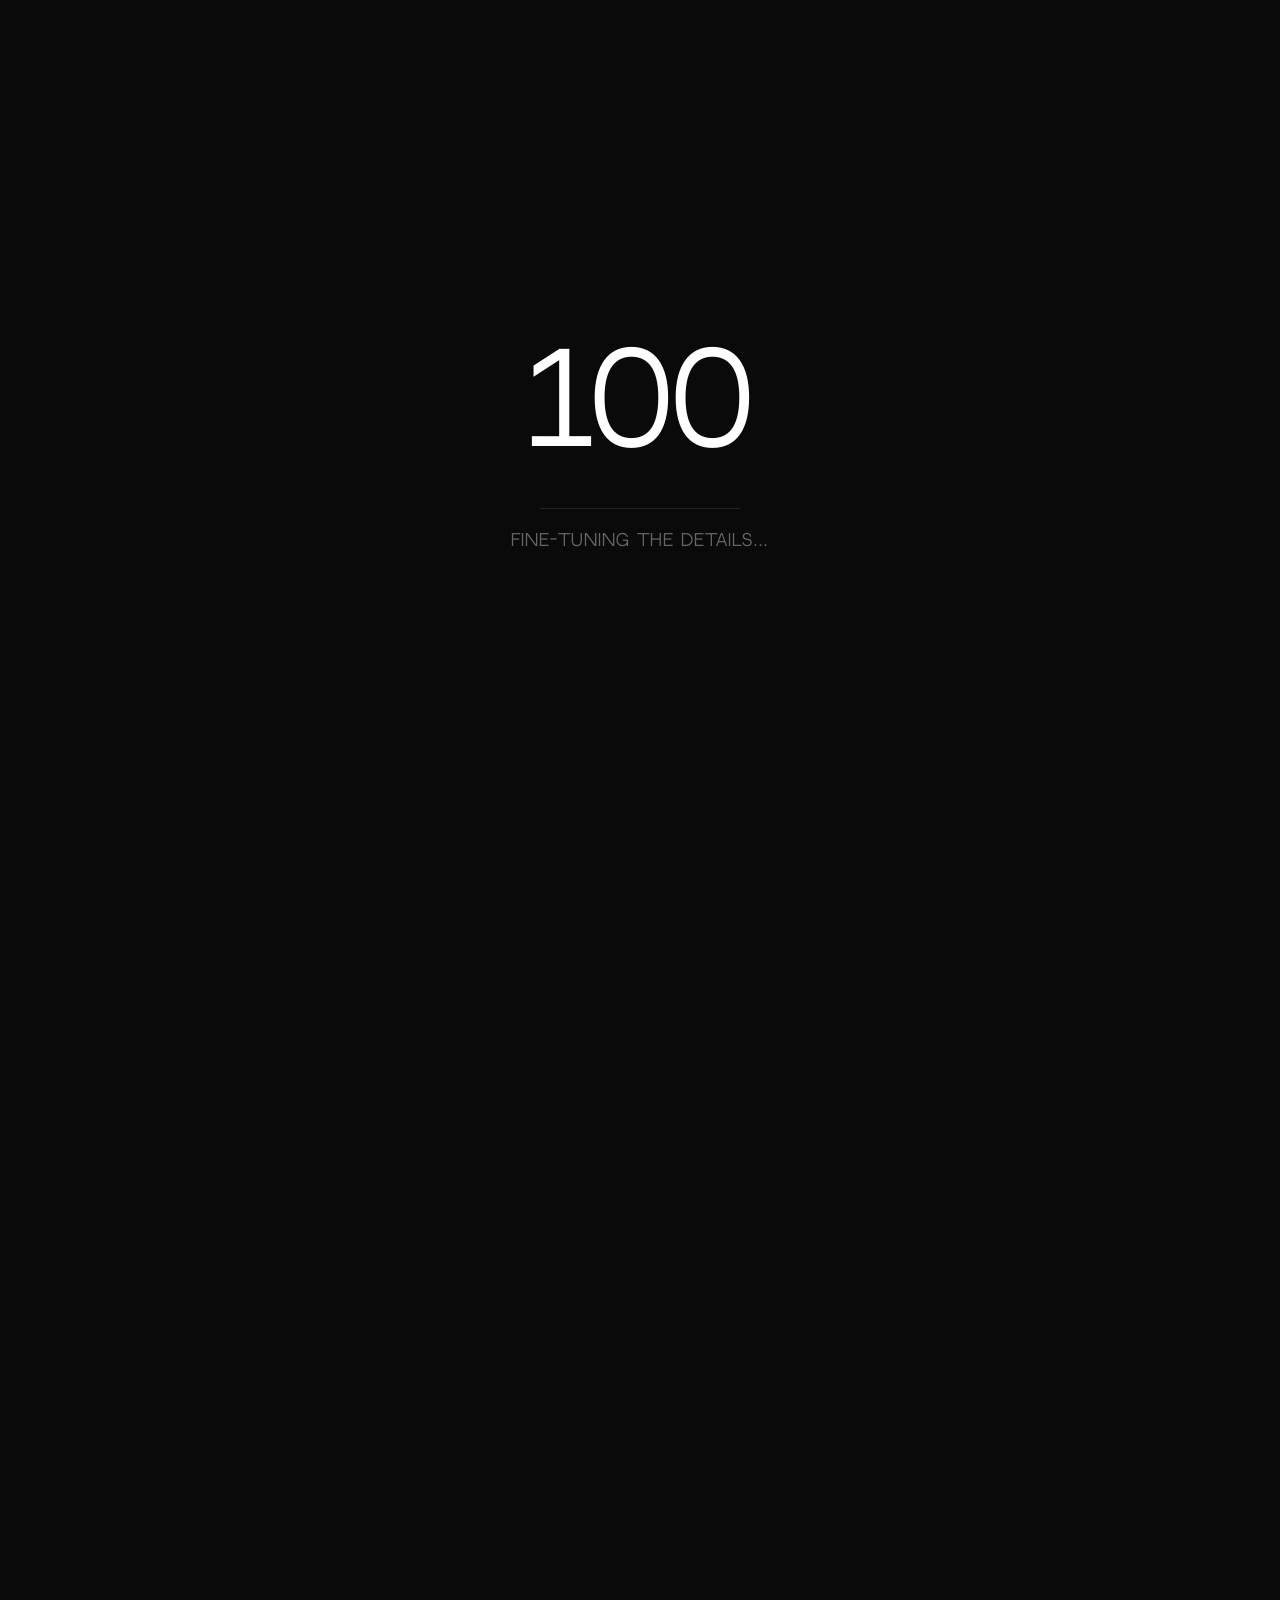
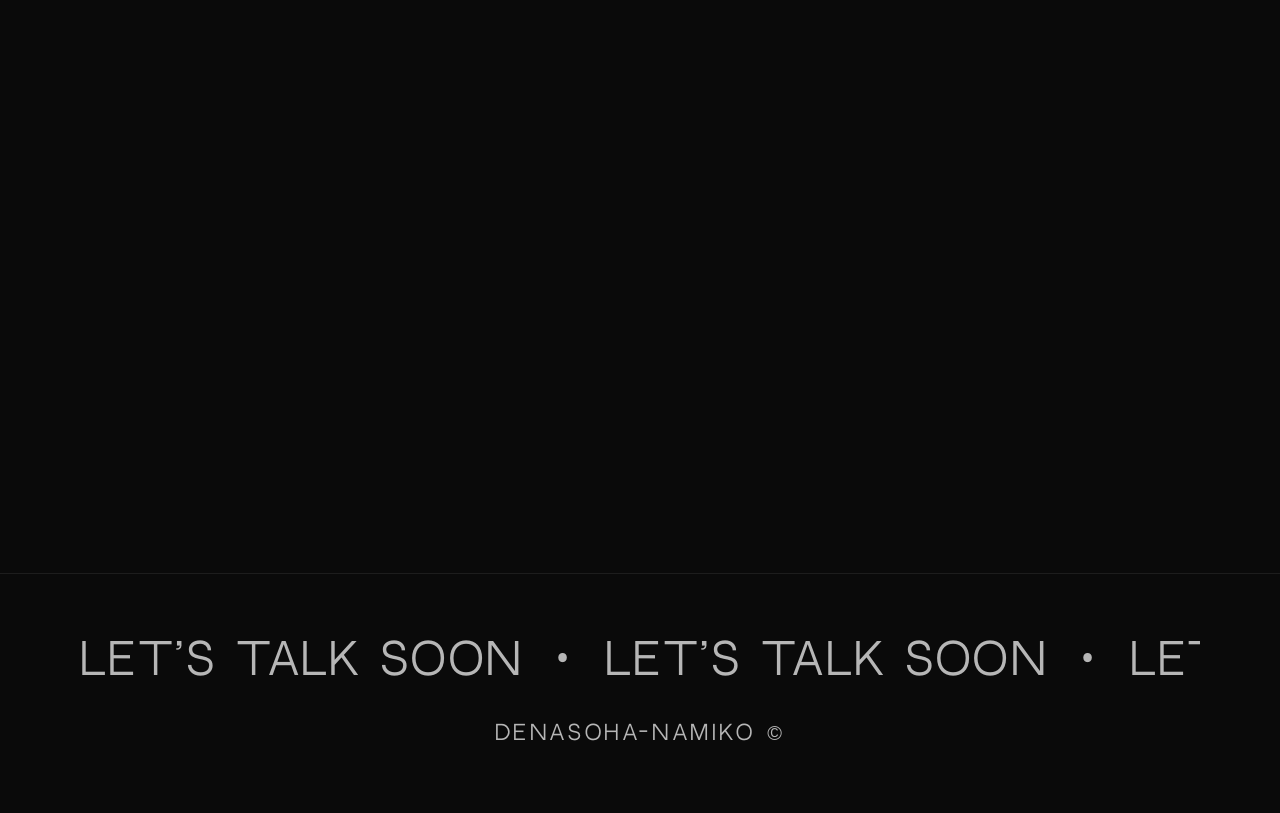
==== commit ebbbd1b3: "Add CV and update site" ====
--- a/index.html
+++ b/index.html
@@ -46,7 +46,7 @@
                     <a href="#projects" class="nav-link">PROJECTS</a>
                     <a href="#play" class="nav-link">PLAY</a>
                     <a href="#about" class="nav-link">ABOUT</a>
-                    <button class="resume-button">RESUME ↗</button>
+                    <a href="Assets/fonts/Denasoha-Namiko Do.pdf" class="resume-button" download>RESUME ↗</a>
                 </div>
             </nav>
             
@@ -407,7 +407,7 @@
                     </div>
                     <!-- Action Buttons inside about window -->
                     <div class="about-actions">
-                        <a href="#" class="mac-btn btn-resume" download>
+                        <a href="Assets/fonts/Denasoha-Namiko Do.pdf" class="mac-btn btn-resume" download>
                             <svg width="16" height="16" viewBox="0 0 24 24" fill="none" stroke="currentColor" stroke-width="2">
                                 <path d="M21 15v4a2 2 0 0 1-2 2H5a2 2 0 0 1-2-2v-4"/>
                                 <polyline points="7,10 12,15 17,10"/>
--- a/style.css
+++ b/style.css
@@ -592,6 +592,7 @@
     animation: scalePop 0.5s cubic-bezier(0.68, -0.55, 0.265, 1.55) 1.9s forwards;
     white-space: nowrap;
     flex-shrink: 0;
+    text-decoration: none;
 }
 
 .resume-button::before {
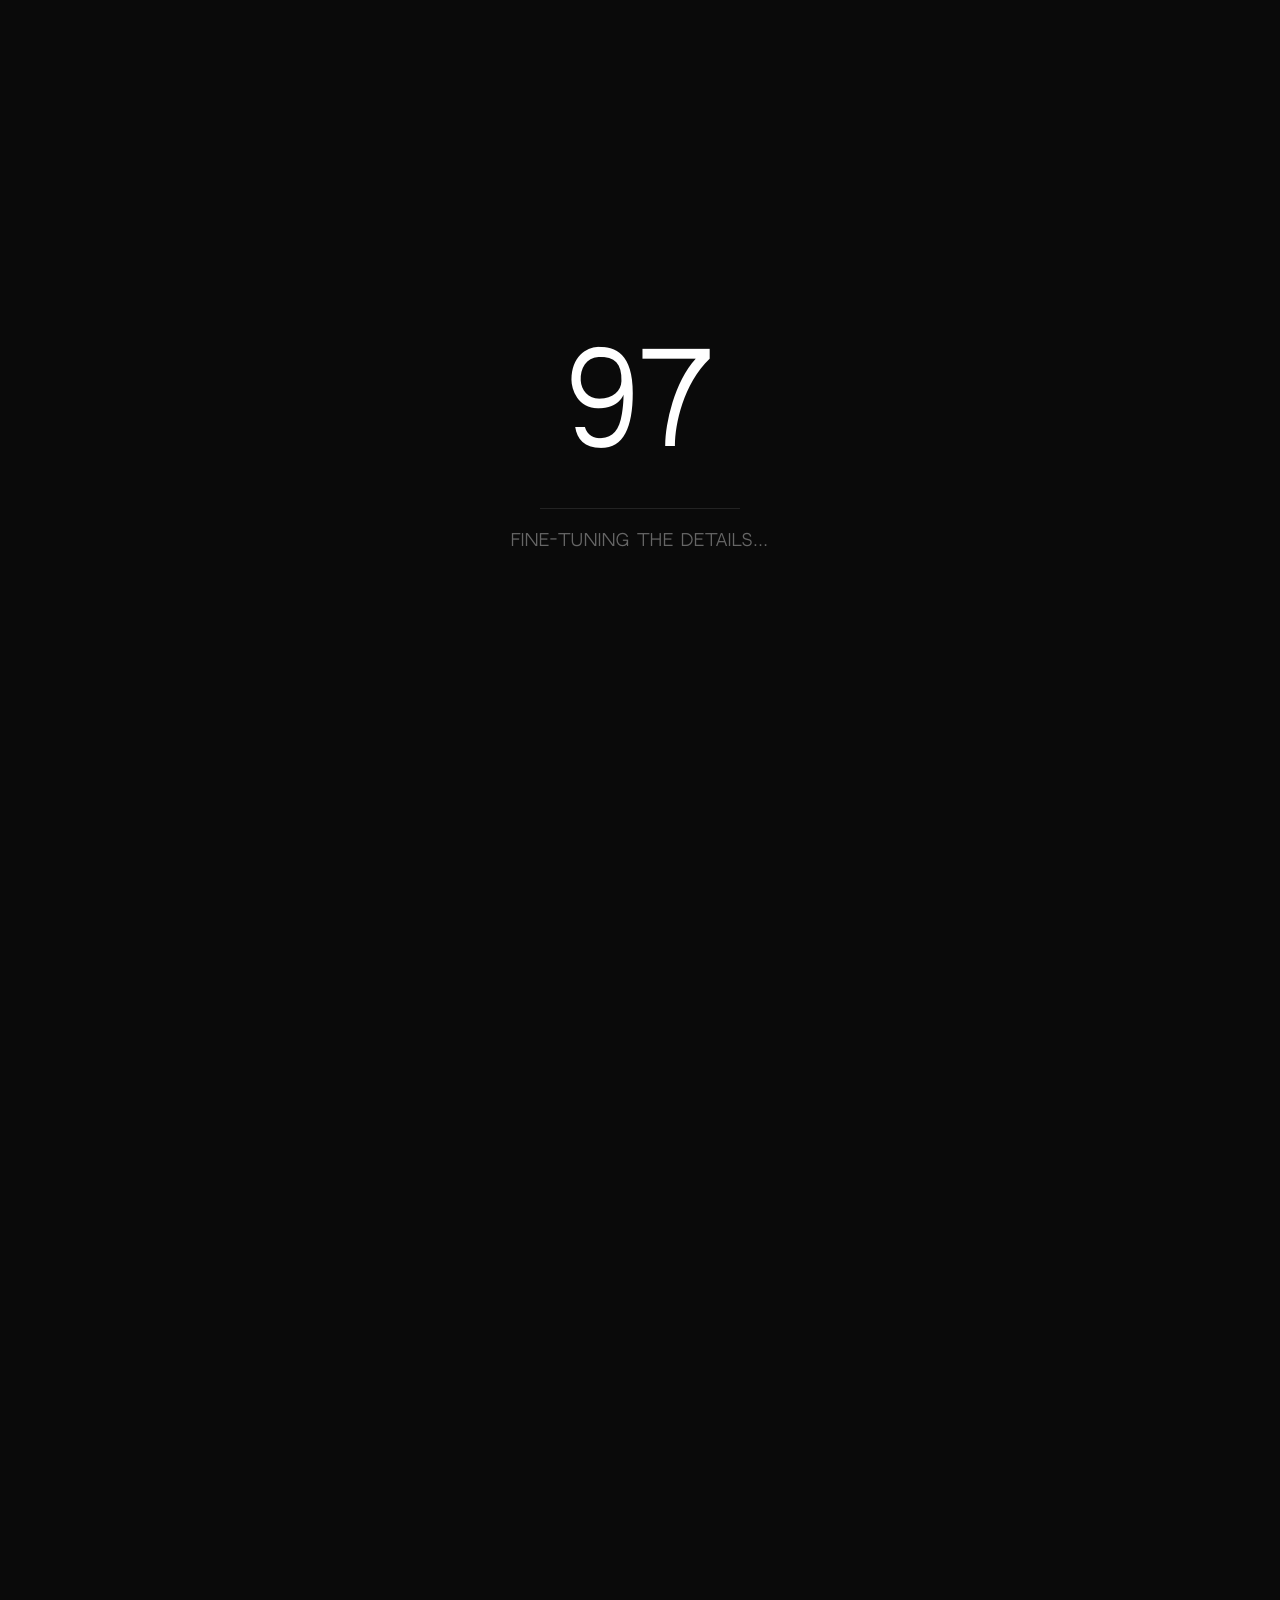
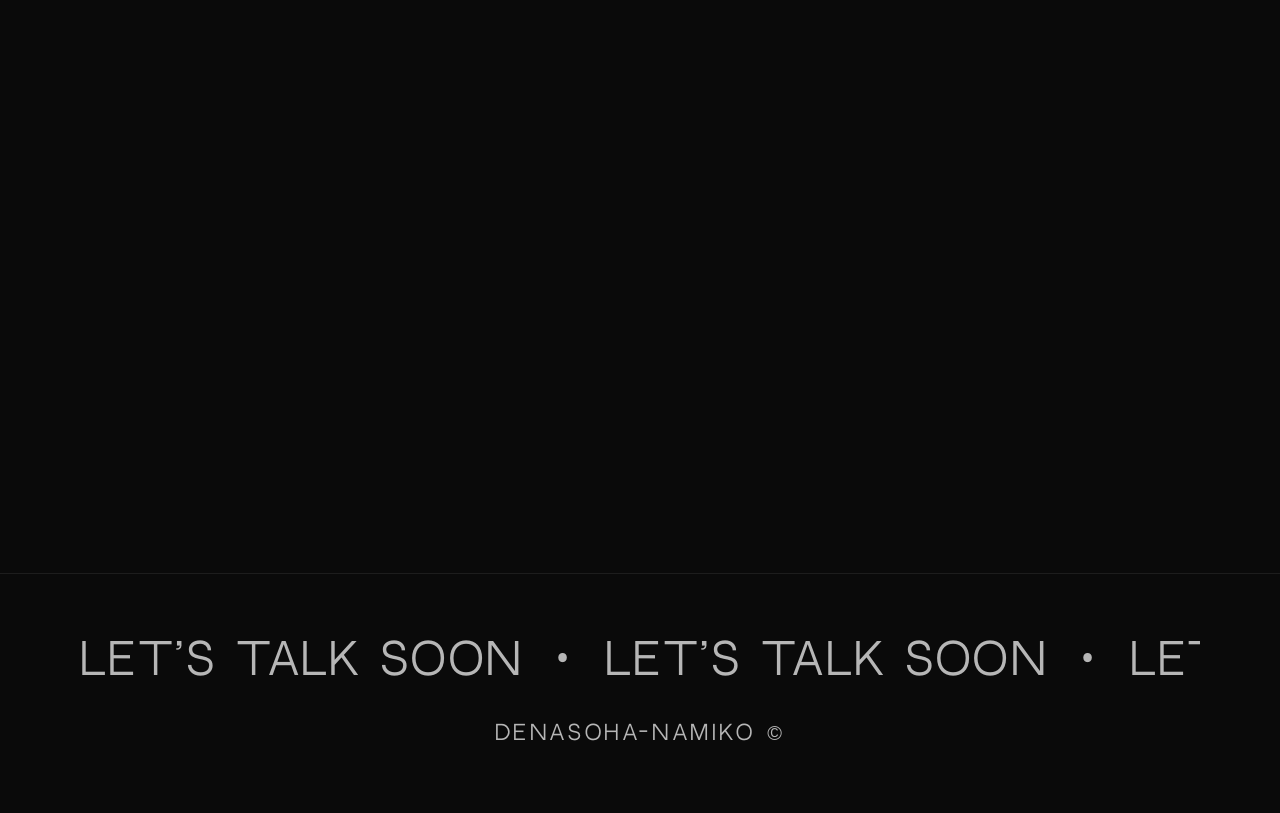
==== commit ed6c26ea: "Add CV and update index" ====
--- a/index.html
+++ b/index.html
@@ -46,7 +46,7 @@
                     <a href="#projects" class="nav-link">PROJECTS</a>
                     <a href="#play" class="nav-link">PLAY</a>
                     <a href="#about" class="nav-link">ABOUT</a>
-                    <a href="Assets/fonts/Denasoha-Namiko Do.pdf" class="resume-button" download>RESUME ↗</a>
+                    <a href="Assets/fonts/Denasoha-Namiko%20Do%20CV.pdf" class="resume-button" target="_blank" rel="noopener noreferrer">RESUME ↗</a>
                 </div>
             </nav>
             
@@ -407,7 +407,7 @@
                     </div>
                     <!-- Action Buttons inside about window -->
                     <div class="about-actions">
-                        <a href="Assets/fonts/Denasoha-Namiko Do.pdf" class="mac-btn btn-resume" download>
+                        <a href="Assets/fonts/Denasoha-Namiko%20Do%20CV.pdf" class="mac-btn btn-resume" target="_blank" rel="noopener noreferrer">
                             <svg width="16" height="16" viewBox="0 0 24 24" fill="none" stroke="currentColor" stroke-width="2">
                                 <path d="M21 15v4a2 2 0 0 1-2 2H5a2 2 0 0 1-2-2v-4"/>
                                 <polyline points="7,10 12,15 17,10"/>
--- a/style.css
+++ b/style.css
@@ -336,11 +336,11 @@
 @keyframes statusPulse {
     0%, 100% { 
         opacity: 1; 
-        transform: scale(1);
+        box-shadow: 0 0 0 0 rgba(40, 202, 66, 0.4);
     }
     50% { 
         opacity: 0.6; 
-        transform: scale(1.2);
+        box-shadow: 0 0 0 4px rgba(40, 202, 66, 0);
     }
 }
 
@@ -2815,18 +2815,21 @@
     display: flex;
     align-items: center;
     justify-content: center;
-    gap: 10px;
+    gap: 8px;
     padding: 16px 20px;
     background: #1a1a1a;
     border-top: 1px solid #333;
 }
 
 .status-dot-green {
-    width: 10px;
-    height: 10px;
+    width: 8px;
+    height: 8px;
     background: #28ca42;
     border-radius: 50%;
     animation: statusPulse 2s ease-in-out infinite;
+    flex-shrink: 0;
+    position: relative;
+    top: -1px;
 }
 
 .status-label {
@@ -2835,6 +2838,7 @@
     color: #28ca42;
     letter-spacing: 0.02em;
     text-transform: uppercase;
+    line-height: 1;
 }
 
 /* Close Desktop Button */
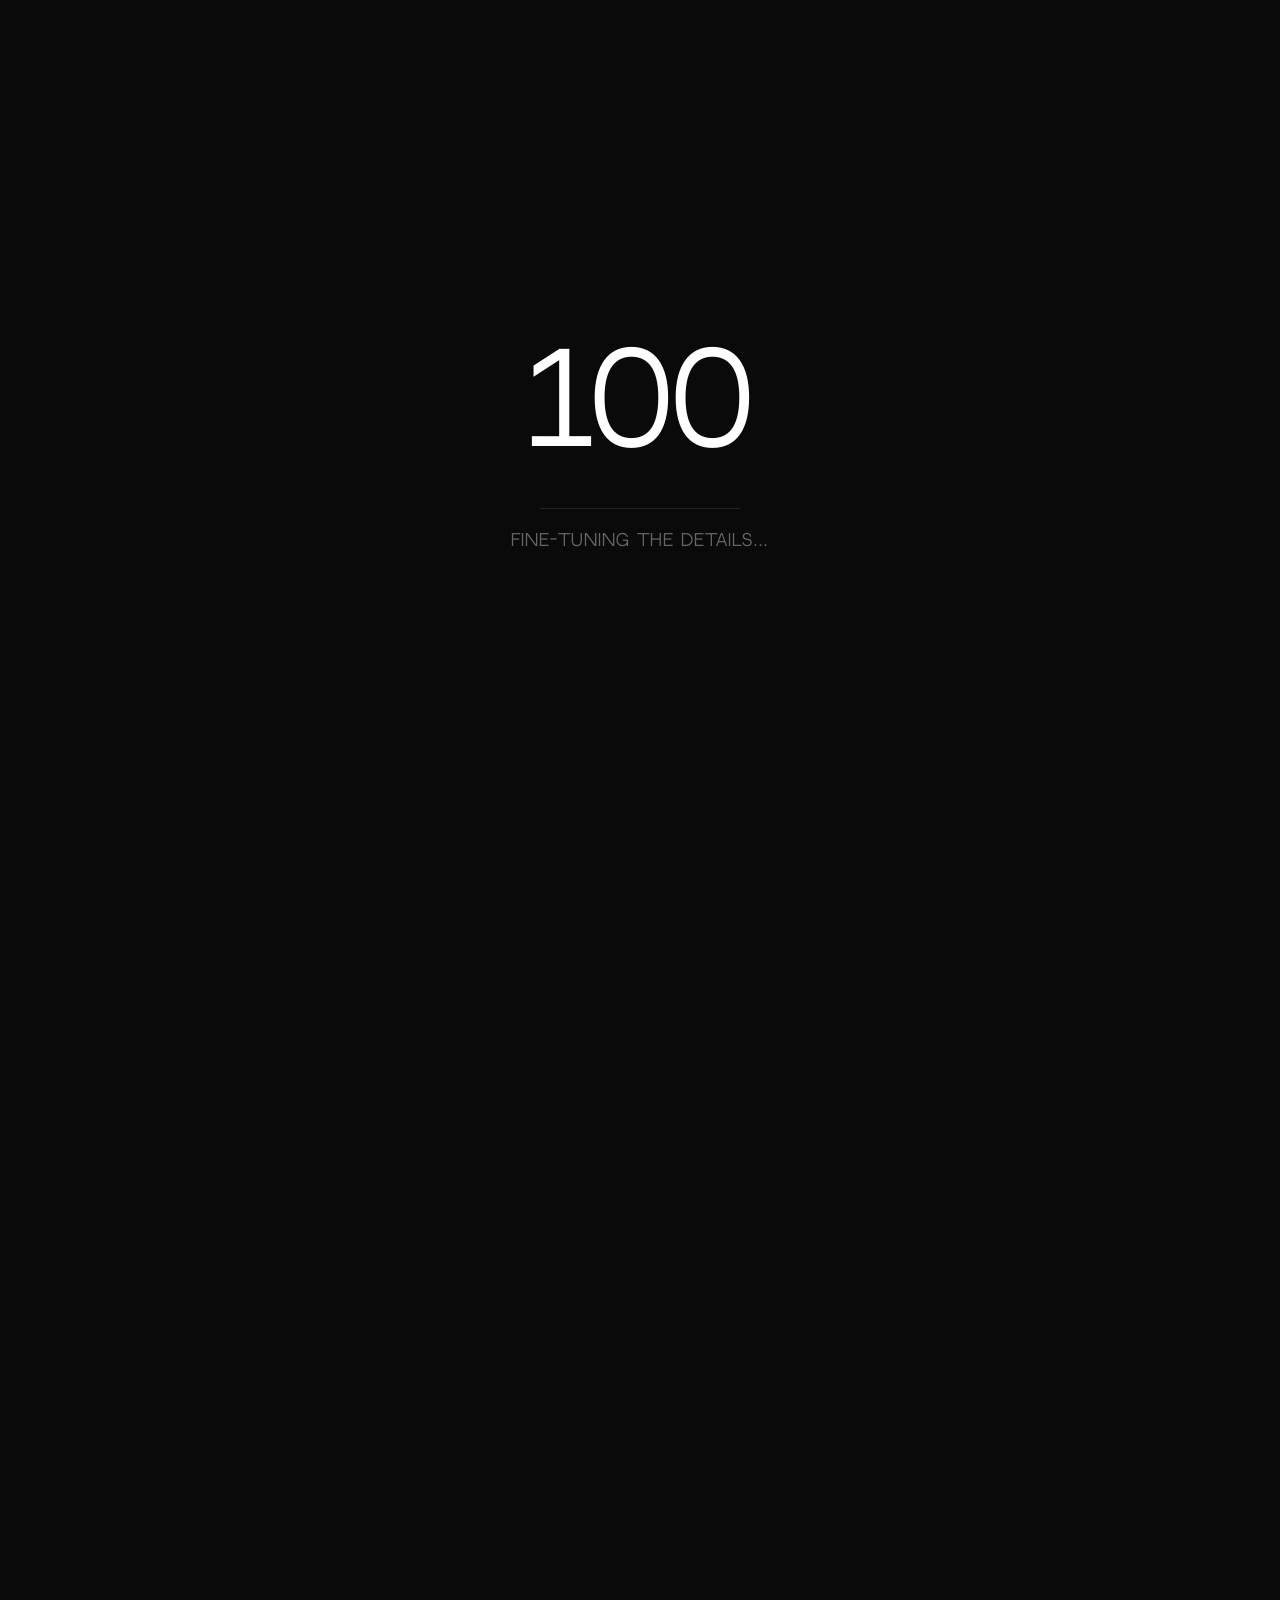
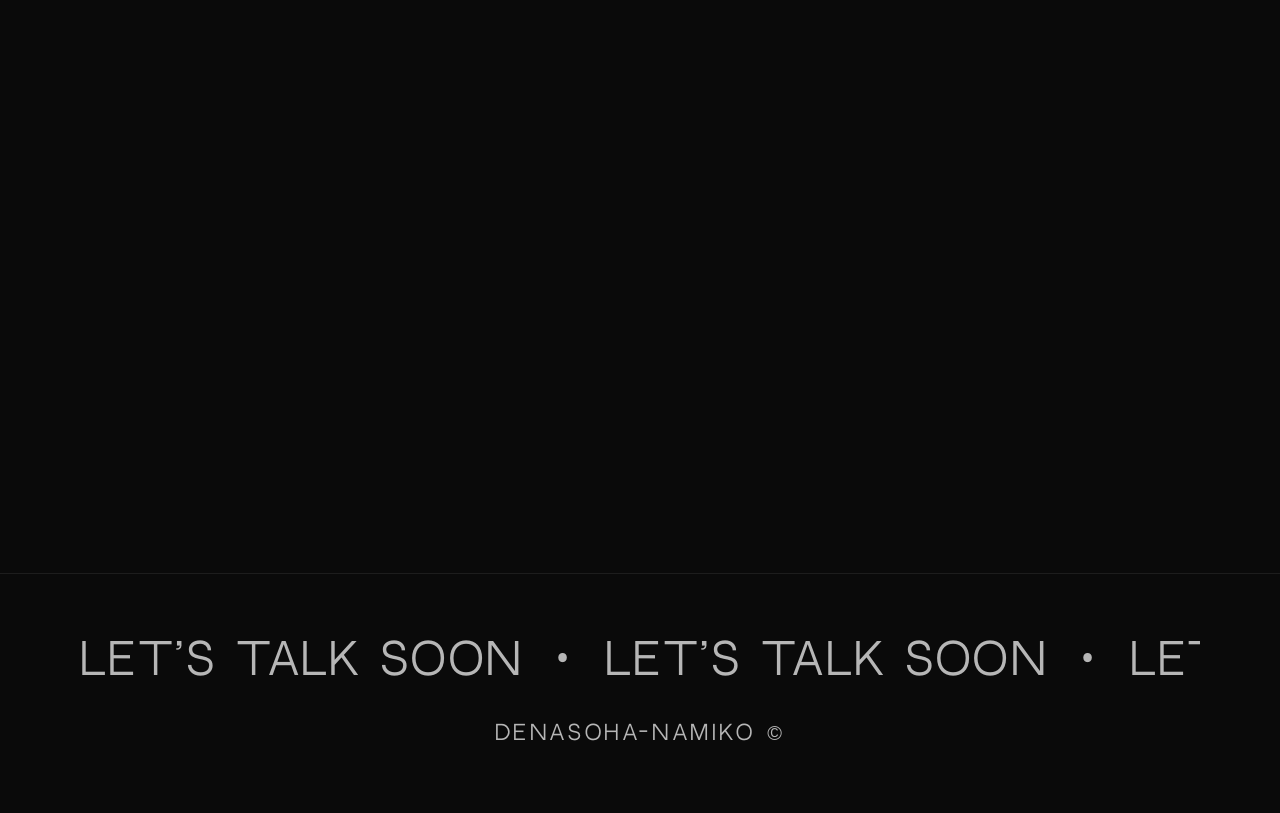
==== commit 72e7a9b3: "Add favicon" ====
--- a/index.html
+++ b/index.html
@@ -4,6 +4,7 @@
     <meta charset="UTF-8">
     <meta name="viewport" content="width=device-width, initial-scale=1.0">
     <title>D.N Design - Portfolio</title>
+    <link rel="icon" type="image/png" href="Assets/fonts/favicon.png">
     <link rel="stylesheet" href="style.css">
     <script>
         // INSTANT check before page renders - hide loader ONLY if coming back from case study
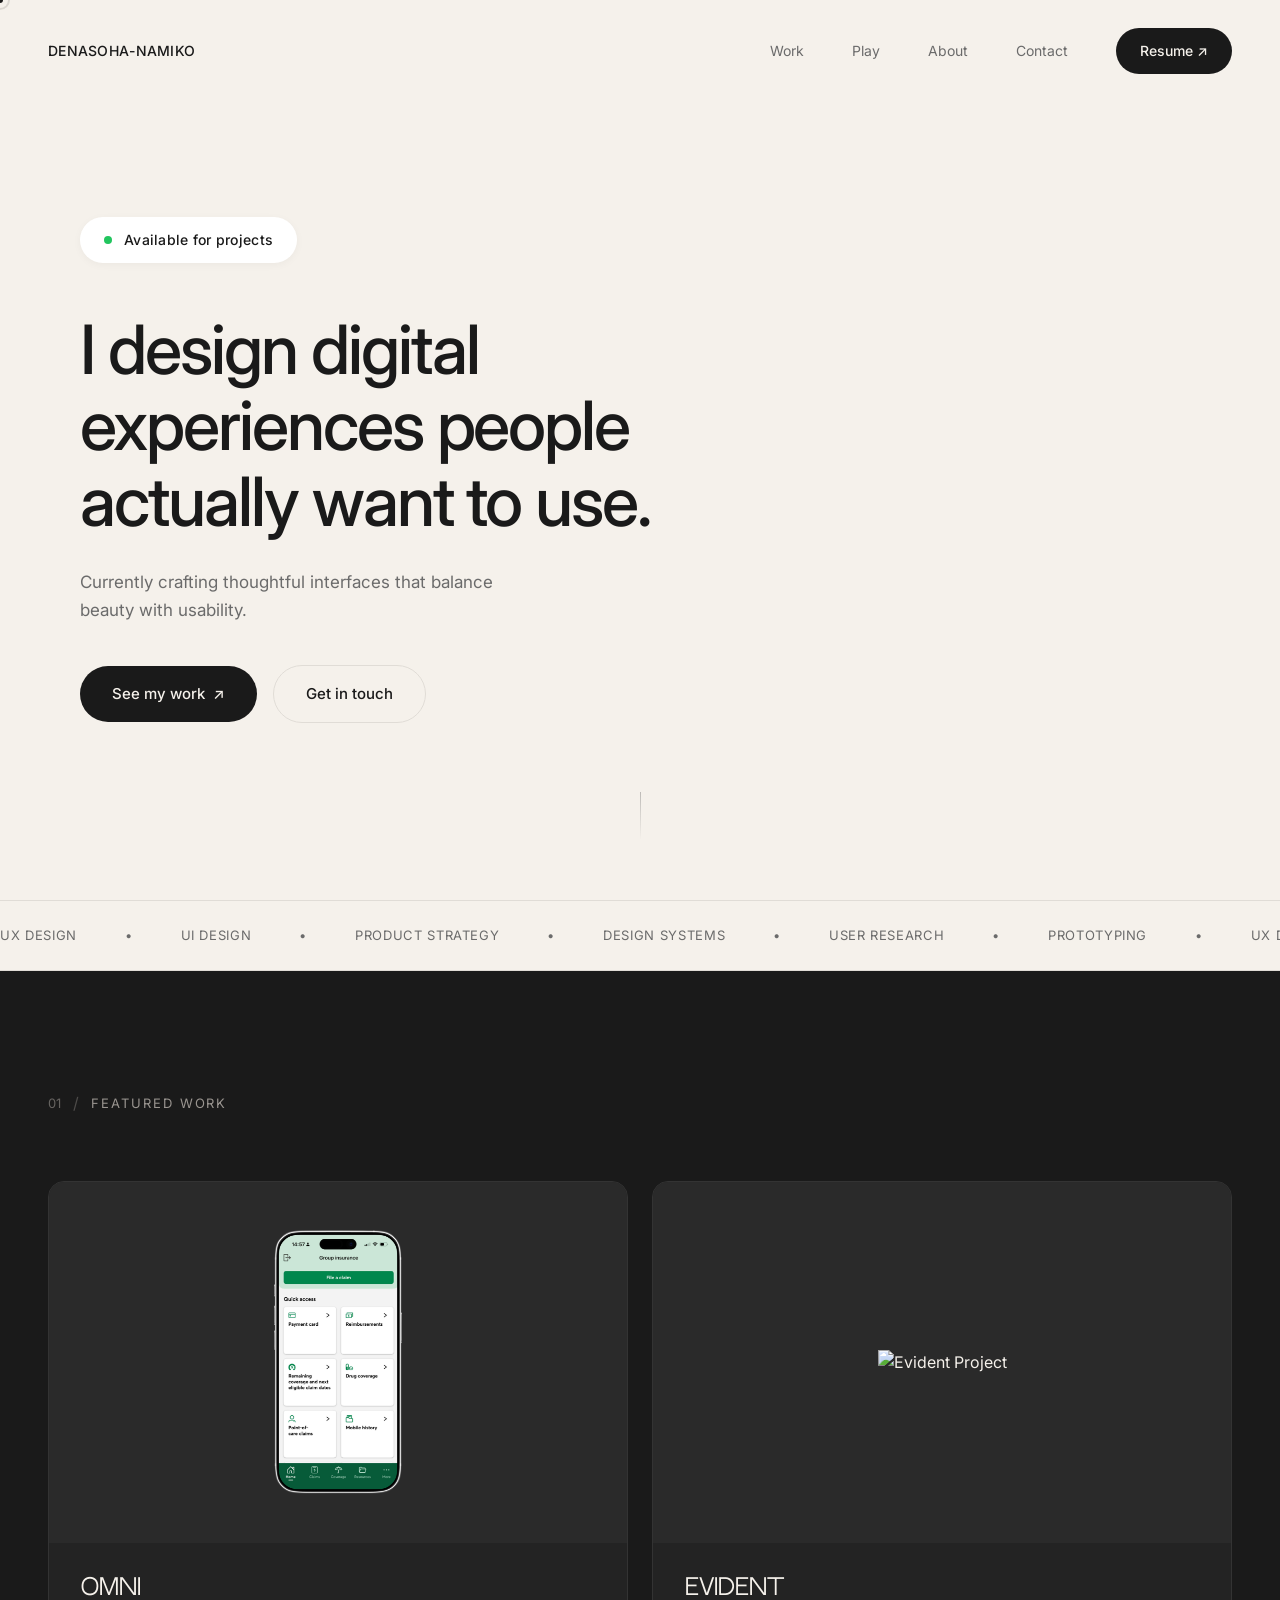
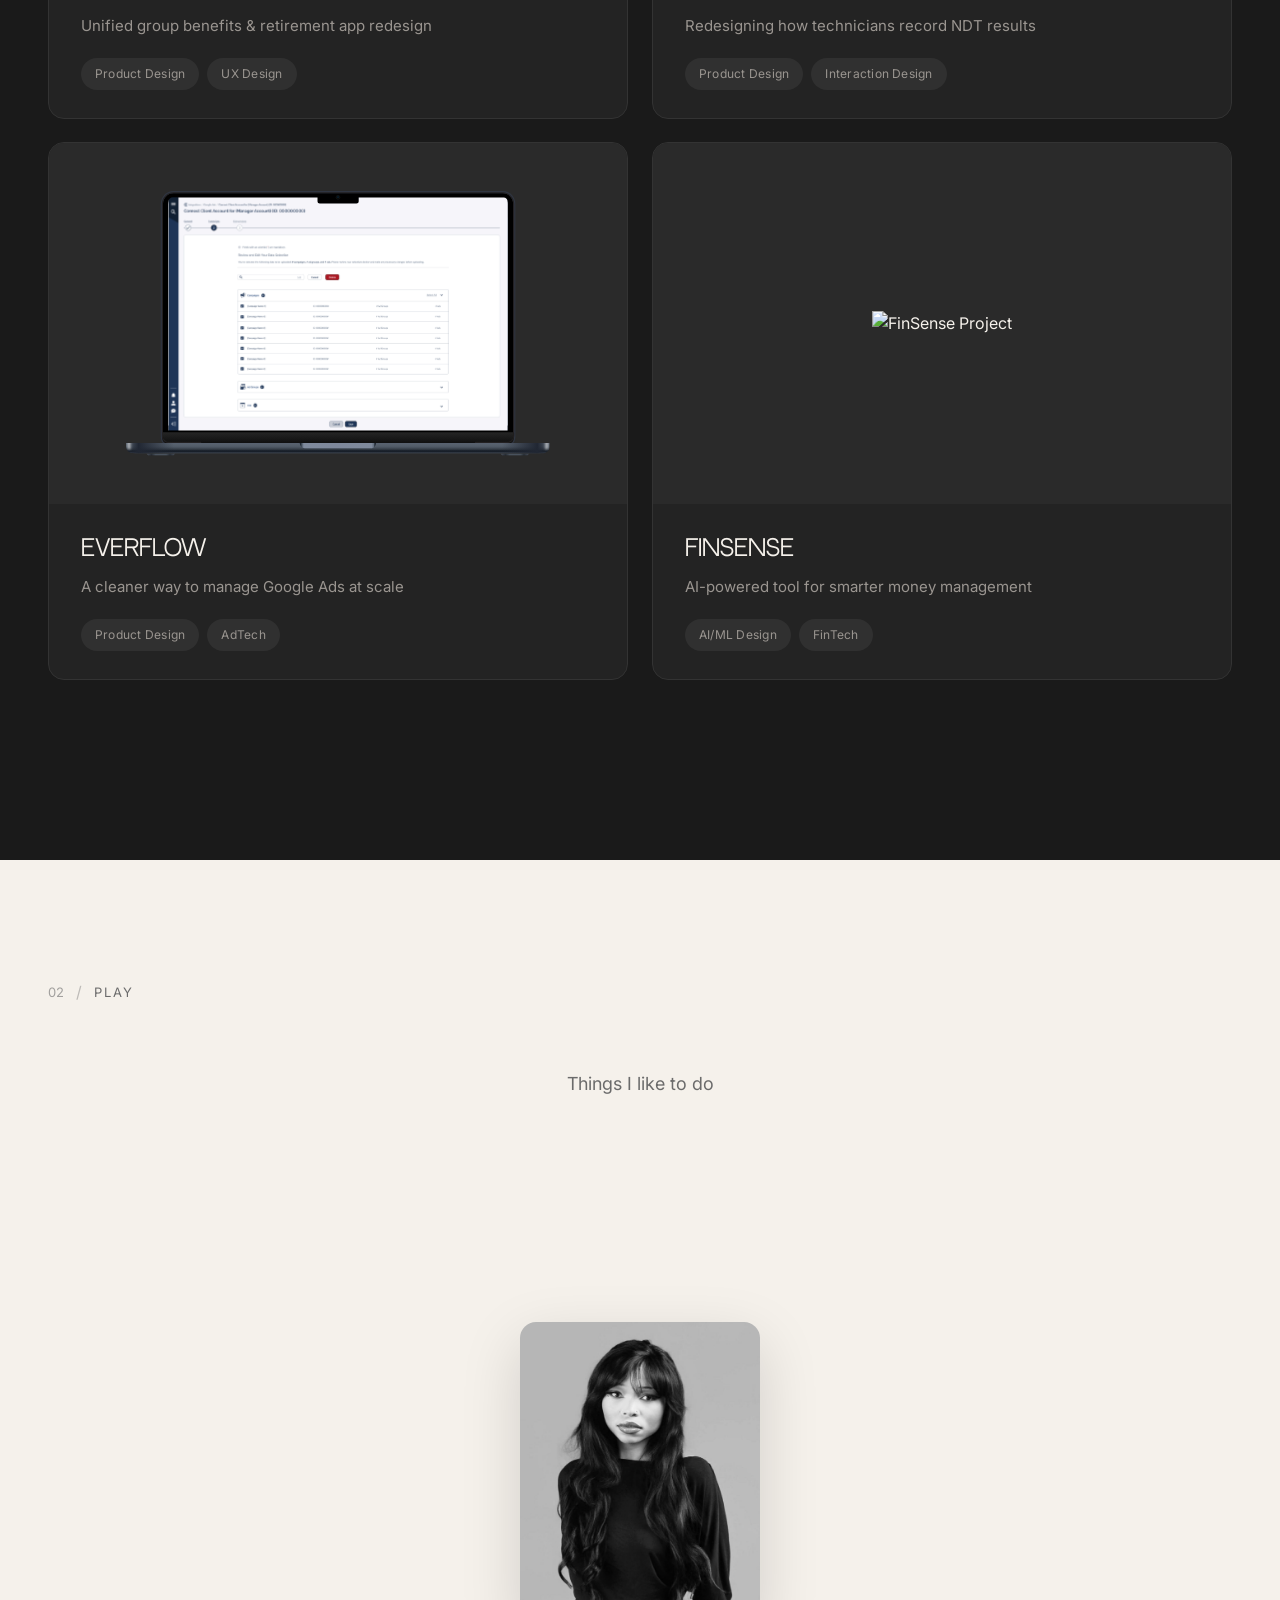
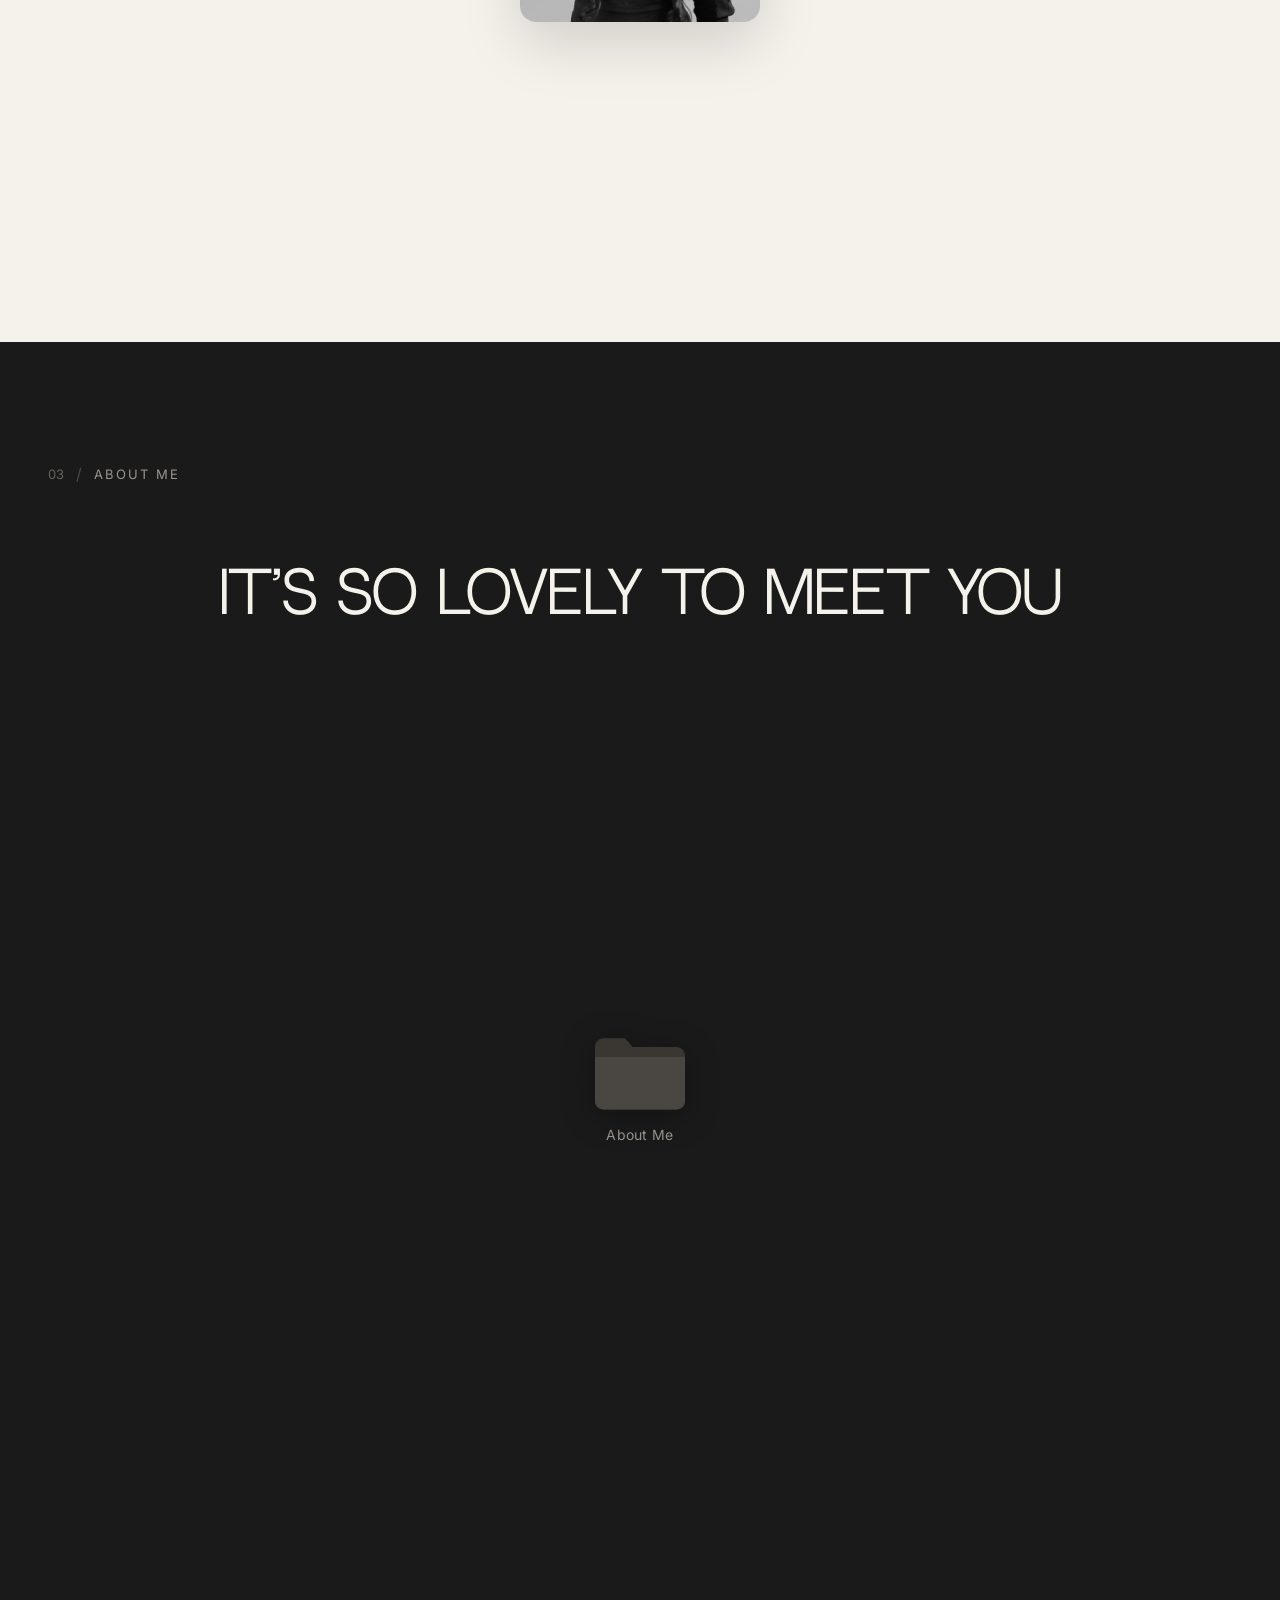
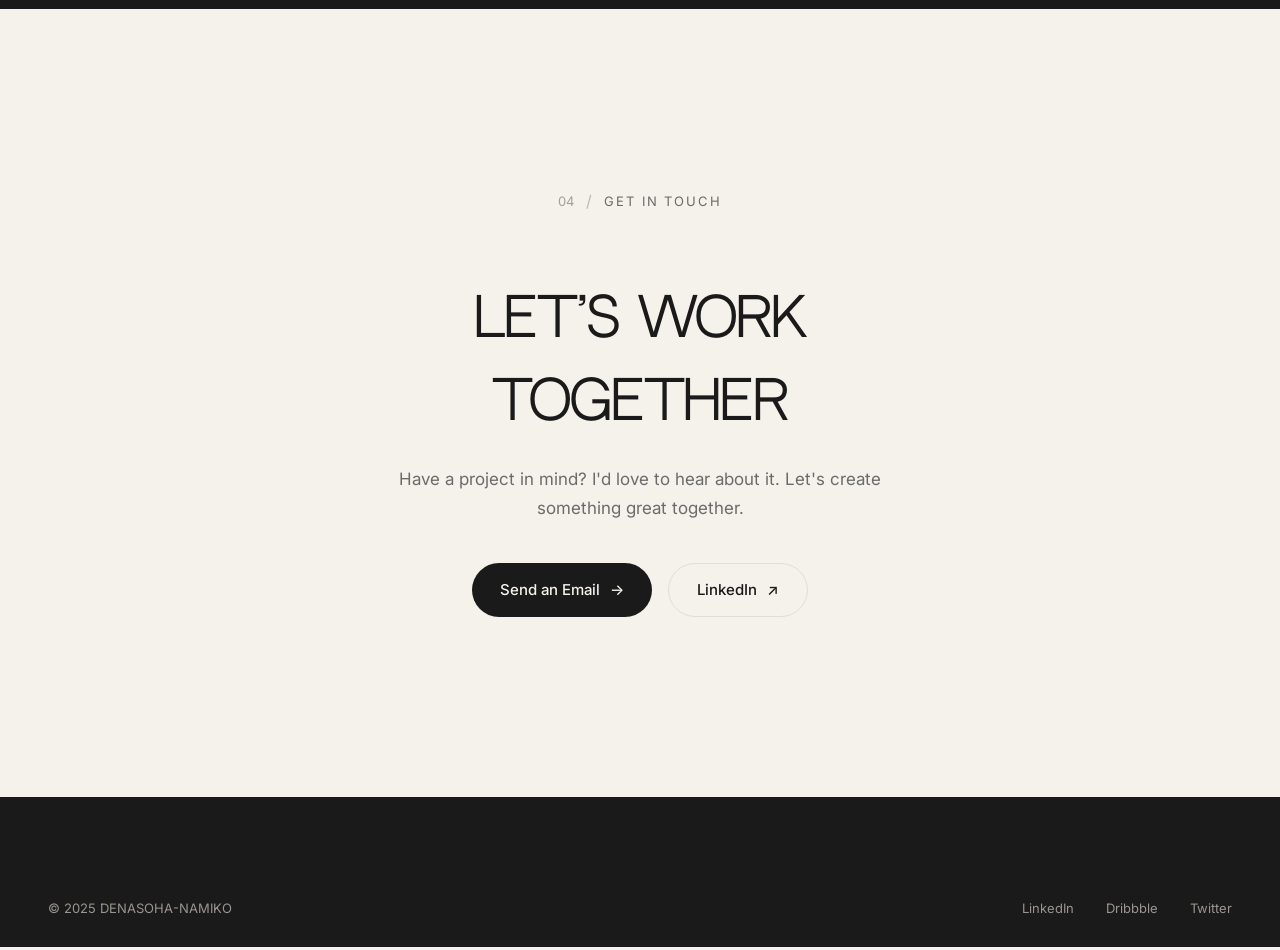
==== commit fab4682e: "update ui all over" ====
--- a/index.html
+++ b/index.html
@@ -3,643 +3,682 @@
 <head>
     <meta charset="UTF-8">
     <meta name="viewport" content="width=device-width, initial-scale=1.0">
-    <title>D.N Design - Portfolio</title>
+    <title>DENASOHA-NAMIKO | UX Designer</title>
     <link rel="icon" type="image/png" href="Assets/fonts/favicon.png">
     <link rel="stylesheet" href="style.css">
-    <script>
-        // INSTANT check before page renders - hide loader ONLY if coming back from case study
-        (function() {
-            const hasHash = window.location.hash !== '';
-            const referrer = document.referrer;
-            const isFromCaseStudy = referrer.includes('case-study') || referrer.includes('omni-case-study');
-            
-            // Only skip loader if coming from case study or has hash
-            // DO NOT skip on refresh - let the main script handle that
-            if (hasHash || isFromCaseStudy) {
-                document.documentElement.classList.add('skip-loader');
-            }
-        })();
-    </script>
-    <style>
-        /* Instant hide when skip-loader class is present */
-        html.skip-loader .preloader { display: none !important; }
-        html.skip-loader #mainContent { opacity: 1 !important; visibility: visible !important; }
-    </style>
+    <link rel="stylesheet" href="https://fonts.googleapis.com/css2?family=Inter:wght@300;400;500;600;700&display=swap">
 </head>
 <body>
-    <!-- Preloader - Minimal & Elegant -->
-    <div class="preloader" id="preloader">
-        <div class="preloader-content">
-            <div class="loading-counter" id="loadingCounter">0</div>
-            <div class="minimal-progress"></div>
-            <div class="loading-text">fine-tuning the details…</div>
+
+    <!-- Navigation -->
+    <nav class="nav">
+        <a href="#" class="nav-logo">DENASOHA-NAMIKO</a>
+        <div class="nav-menu">
+            <a href="#work" class="nav-link">Work</a>
+            <a href="#play" class="nav-link">Play</a>
+            <a href="#about-me" class="nav-link">About</a>
+            <a href="#contact" class="nav-link">Contact</a>
+            <a href="Assets/fonts/Denasoha-Namiko%20Do%20cv%20(3).pdf" class="nav-resume" target="_blank">Resume ↗</a>
         </div>
-    </div>
-
-    <!-- Main Content -->
-    <div class="main-content" id="mainContent">
+    </nav>
+
+    <main>
         <!-- Hero Section -->
-        <section class="hero" data-node-id="1:2">
-            <!-- Simple Navigation -->
-            <nav class="simple-nav">
-                <span>DENASOHA-NAMIKO</span>
-                <div class="nav-links">
-                    <a href="#projects" class="nav-link">PROJECTS</a>
-                    <a href="#play" class="nav-link">PLAY</a>
-                    <a href="#about" class="nav-link">ABOUT</a>
-                    <a href="Assets/fonts/Denasoha-Namiko%20Do%20CV.pdf" class="resume-button" target="_blank" rel="noopener noreferrer">RESUME ↗</a>
+        <section class="hero">
+            <div class="hero-content">
+                <p class="hero-eyebrow">Available for projects</p>
+                <h1 class="hero-title">I design digital experiences people actually want to use.</h1>
+                <p class="hero-subtitle">Currently crafting thoughtful interfaces that balance beauty with usability.</p>
+                <div class="hero-cta">
+                    <a href="#work" class="hero-btn hero-btn-primary">See my work <span class="btn-arrow">↗</span></a>
+                    <a href="#contact" class="hero-btn hero-btn-secondary">Get in touch</a>
                 </div>
-            </nav>
-            
-            <!-- Main Typography -->
-            <div class="hero-center">
-                <h1 class="main-title">DESIGNER</h1>
-            </div>
-            
-            <!-- Bottom Info -->
-            <div class="hero-bottom">
-                <span>SENIOR PRODUCT DESIGNER & DEVELOPER</span>
-                <span>PORTFOLIO 2026</span>
+            </div>
+            <div class="hero-scroll">
+                <div class="scroll-line"></div>
             </div>
         </section>
-    
-    <!-- About Section -->
-    <section class="about-section" data-node-id="13:92">
-        <div class="about-wrapper">
-            <p class="wave-text" id="introText">I'm Denasoha-Namiko, a UX Designer and Front-End Developer creating beautiful & functional digital experiences. I move between design and code naturally, shaping products that feel thoughtful, accessible & visually elevated.</p>
+
+        <!-- Marquee -->
+        <div class="marquee">
+            <div class="marquee-track">
+                <span>UX Design</span>
+                <span>•</span>
+                <span>UI Design</span>
+                <span>•</span>
+                <span>Product Strategy</span>
+                <span>•</span>
+                <span>Design Systems</span>
+                <span>•</span>
+                <span>User Research</span>
+                <span>•</span>
+                <span>Prototyping</span>
+                <span>•</span>
+                <span>UX Design</span>
+                <span>•</span>
+                <span>UI Design</span>
+                <span>•</span>
+                <span>Product Strategy</span>
+                <span>•</span>
+                <span>Design Systems</span>
+                <span>•</span>
+                <span>User Research</span>
+                <span>•</span>
+                <span>Prototyping</span>
+                <span>•</span>
+            </div>
         </div>
-    </section>
-
-    <!-- Projects Section -->
-    <section class="projects-section" id="projects">
-        <div class="project-card" data-project="desjardins" onclick="window.location.href='omni-case-study.html'">
-            <div class="project-meta">
-                <span class="project-year">Product Design · UX Design · Front-End</span>
-                <span class="project-category">Group Benefits & Retirement</span>
-            </div>
-            <div class="project-content">
-                <div class="project-info">
-                    <h2 class="project-name">omni</h2>
-                    <p class="project-subtitle">Unified group benefits & retirement app redesign.</p>
-                    <div class="project-details">
-                        <span class="detail-item">Strategic Initiative</span>
-                        <span class="detail-item">Tools · Figma & Strategy</span>
-                    </div>
+
+        <!-- Featured Work Section -->
+        <section class="section" id="work">
+            <div class="section-header">
+                <span class="section-number">01</span>
+                <span class="section-divider">/</span>
+                <span class="section-label">FEATURED WORK</span>
+            </div>
+
+            <div class="projects-grid">
+                <!-- Project 1 - Omni -->
+                <a href="omni-case-study.html" class="project-card">
+                    <div class="project-image">
+                        <img src="Assets/Photos/floating elements/Omni 1.svg" alt="Omni Project">
+                    </div>
+                    <div class="project-info">
+                        <h3 class="project-title">Omni</h3>
+                        <p class="project-desc">Unified group benefits & retirement app redesign</p>
+                        <div class="project-tags">
+                            <span>Product Design</span>
+                            <span>UX Design</span>
+                        </div>
+                    </div>
+                </a>
+
+                <!-- Project 2 - Evident -->
+                <a href="evident-case-study.html" class="project-card">
+                    <div class="project-image">
+                        <img src="Assets/Photos/floating elements/EVDT 1.svg" alt="Evident Project">
+                    </div>
+                    <div class="project-info">
+                        <h3 class="project-title">Evident</h3>
+                        <p class="project-desc">Redesigning how technicians record NDT results</p>
+                        <div class="project-tags">
+                            <span>Product Design</span>
+                            <span>Interaction Design</span>
+                        </div>
+                    </div>
+                </a>
+
+                <!-- Project 3 - Everflow -->
+                <a href="everflow-case-study.html" class="project-card">
+                    <div class="project-image">
+                        <img src="Assets/Photos/floating elements/EF-Screen (1).svg" alt="Everflow Project">
+                    </div>
+                    <div class="project-info">
+                        <h3 class="project-title">Everflow</h3>
+                        <p class="project-desc">A cleaner way to manage Google Ads at scale</p>
+                        <div class="project-tags">
+                            <span>Product Design</span>
+                            <span>AdTech</span>
+                        </div>
+                    </div>
+                </a>
+
+                <!-- Project 4 - FinSense -->
+                <a href="finsense-case-study.html" class="project-card">
+                    <div class="project-image">
+                        <img src="Assets/Photos/floating elements/Finsense screen 1.svg" alt="FinSense Project">
+                    </div>
+                    <div class="project-info">
+                        <h3 class="project-title">FinSense</h3>
+                        <p class="project-desc">AI-powered tool for smarter money management</p>
+                        <div class="project-tags">
+                            <span>AI/ML Design</span>
+                            <span>FinTech</span>
+                        </div>
+                    </div>
+                </a>
+            </div>
+        </section>
+
+        <!-- Play Section - Burst Gallery -->
+        <section class="section play-section" id="play">
+            <div class="section-header">
+                <span class="section-number">02</span>
+                <span class="section-divider">/</span>
+                <span class="section-label">PLAY</span>
+            </div>
+
+            <div class="play-header">
+                <p class="play-intro">Things I like to do</p>
+            </div>
+            
+            <!-- Burst Gallery - Framer-style hover burst -->
+            <div class="burst-gallery">
+                <!-- Center image - click to open/close -->
+                <div class="burst-center">
+                    <img src="Assets/Photos/floating elements/beautifulqueen.jpeg" alt="Center">
                 </div>
-                <div class="project-arrow">→</div>
-            </div>
-            <div class="project-floating-items">
-                <div class="floating-item item-1">
-                    <img src="Assets/Photos/floating elements/Omni 1.svg" alt="Omni Screen 1">
+                
+                <!-- Burst items positioned around center -->
+                <div class="burst-item"><img src="Assets/Play/manga1.jpeg" alt="Manga"></div>
+                <div class="burst-item"><img src="Assets/Play/painting1.jpeg" alt="Painting"></div>
+                <div class="burst-item"><img src="Assets/Play/Tattoo1.jpeg" alt="Tattoo"></div>
+                <div class="burst-item"><img src="Assets/Play/Drawing1.jpeg" alt="Drawing"></div>
+                <div class="burst-item"><img src="Assets/Play/doodle2.jpeg" alt="Doodle"></div>
+                <div class="burst-item"><img src="Assets/Play/Tattoo2.jpeg" alt="Tattoo"></div>
+                <div class="burst-item"><img src="Assets/Play/painting2.jpeg" alt="Painting"></div>
+                <div class="burst-item"><img src="Assets/Play/manga2.jpeg" alt="Manga"></div>
+                <div class="burst-item"><img src="Assets/Play/Drawing2.jpeg" alt="Drawing"></div>
+                <div class="burst-item"><img src="Assets/Play/Doodle1.jpeg" alt="Doodle"></div>
+                <div class="burst-item"><img src="Assets/Play/Painting3.jpeg" alt="Painting"></div>
+                <div class="burst-item"><img src="Assets/Play/Tattoo3.jpeg" alt="Tattoo"></div>
+                <div class="burst-item"><img src="Assets/Play/Drawing3.jpeg" alt="Drawing"></div>
+                <div class="burst-item"><img src="Assets/Play/painting4.jpeg" alt="Painting"></div>
+            </div>
+        </section>
+
+        <!-- About Me Section - macOS Style -->
+        <section class="section about-me-section" id="about-me">
+            <div class="section-header">
+                <span class="section-number">03</span>
+                <span class="section-divider">/</span>
+                <span class="section-label">ABOUT ME</span>
+            </div>
+
+            <div class="about-title-row">
+                <h2 class="about-section-title">it's so lovely to meet you</h2>
+                <button class="close-desktop" id="closeDesktop">✕</button>
+            </div>
+            
+            <!-- Folder that opens to reveal desktop -->
+            <div class="mac-folder-container">
+                <!-- Closed Folder -->
+                <div class="mac-folder" id="aboutFolder">
+                    <div class="folder-icon">
+                        <svg viewBox="0 0 80 64" fill="none">
+                            <path d="M4 12C4 8 7 5 11 5H28L34 12H69C73 12 76 15 76 19V55C76 59 73 62 69 62H11C7 62 4 59 4 55V12Z" fill="#3a3632"/>
+                            <path d="M4 20H76V55C76 59 73 62 69 62H11C7 62 4 59 4 55V20Z" fill="#4a4642"/>
+                        </svg>
+                    </div>
+                    <span class="folder-label">About Me</span>
                 </div>
-                <div class="floating-item item-2">
-                    <img src="Assets/Photos/floating elements/Omni 2.svg" alt="Omni Screen 2">
+                
+                <!-- Desktop View (Hidden by default) -->
+                <div class="mac-desktop" id="macDesktop">
+                    <!-- Photo Window -->
+                    <div class="mac-window window-photo" data-window="photo">
+                        <div class="window-titlebar">
+                            <div class="window-buttons">
+                                <span class="btn-close"></span>
+                                <span class="btn-minimize"></span>
+                                <span class="btn-maximize"></span>
+                            </div>
+                            <span class="window-title">profile.jpg</span>
+                        </div>
+                        <div class="window-content">
+                            <img src="Assets/Photos/croppedicon.jpeg" alt="Profile Photo">
+                        </div>
+                    </div>
+                    
+                    <!-- About Text Window -->
+                    <div class="mac-window window-about" data-window="about">
+                        <div class="window-titlebar">
+                            <div class="window-buttons">
+                                <span class="btn-close"></span>
+                                <span class="btn-minimize"></span>
+                                <span class="btn-maximize"></span>
+                            </div>
+                            <span class="window-title">aboutme.txt</span>
+                        </div>
+                        <div class="window-content text-content">
+                            <p><strong>Hi, I'm Denasoha-Namiko,</strong> a UX designer, developer, and computational artist.</p>
+                            <p>I work across design, code, and visual experimentation to turn complex systems into intuitive, human-centered experiences. My practice blends artistic thinking with technical execution to create work that is both functional and unmistakably original.</p>
+                        </div>
+                        <!-- Action Buttons inside about window -->
+                        <div class="about-actions">
+                            <a href="Assets/fonts/Denasoha-Namiko%20Do%20cv%20(3).pdf" class="mac-btn btn-resume" target="_blank" rel="noopener noreferrer">
+                                <svg width="16" height="16" viewBox="0 0 24 24" fill="none" stroke="currentColor" stroke-width="2">
+                                    <path d="M21 15v4a2 2 0 0 1-2 2H5a2 2 0 0 1-2-2v-4"/>
+                                    <polyline points="7,10 12,15 17,10"/>
+                                    <line x1="12" y1="15" x2="12" y2="3"/>
+                                </svg>
+                                Download CV
+                            </a>
+                            <a href="mailto:dodenasohanamiko@gmail.com" class="mac-btn btn-email">
+                                <svg width="16" height="16" viewBox="0 0 24 24" fill="none" stroke="currentColor" stroke-width="2">
+                                    <rect x="2" y="4" width="20" height="16" rx="2"/>
+                                    <path d="M22 6L12 13L2 6"/>
+                                </svg>
+                                Say Hello
+                            </a>
+                        </div>
+                    </div>
+                    
+                    <!-- To Do Sticky Note -->
+                    <div class="mac-window window-todo" data-window="todo">
+                        <div class="window-titlebar titlebar-note">
+                            <span class="window-title">To do:</span>
+                        </div>
+                        <div class="window-content note-content">
+                            <ul>
+                                <li>Land a meaningful UX role</li>
+                                <li>Lead impactful projects</li>
+                                <li>Finish grad school (soon,hopefully)</li>
+                                <li>Craft a portfolio that stands out</li>
+                                <li>Expand my expertise and take creative risks</li>
+                            </ul>
+                        </div>
+                    </div>
+                    
+                    <!-- Now Playing Widget -->
+                    <div class="mac-window window-spotify" data-window="spotify">
+                        <div class="window-titlebar titlebar-spotify">
+                            <div class="window-buttons">
+                                <span class="btn-close"></span>
+                                <span class="btn-minimize"></span>
+                                <span class="btn-maximize"></span>
+                            </div>
+                            <span class="window-title">Now Playing</span>
+                        </div>
+                        <div class="window-content spotify-content">
+                            <iframe style="border-radius:12px" src="https://open.spotify.com/embed/track/7vyRxHk6QcuvexB9vXmhlV?utm_source=generator&theme=0" width="100%" height="152" frameBorder="0" allowfullscreen="" allow="autoplay; clipboard-write; encrypted-media; fullscreen; picture-in-picture" loading="eager"></iframe>
+                        </div>
+                    </div>
+                    
+                    <!-- Spotify Playlist Widget -->
+                    <div class="mac-window window-playlist" data-window="playlist">
+                        <div class="window-titlebar titlebar-spotify">
+                            <div class="window-buttons">
+                                <span class="btn-close"></span>
+                                <span class="btn-minimize"></span>
+                                <span class="btn-maximize"></span>
+                            </div>
+                            <span class="window-title">Playlist</span>
+                        </div>
+                        <div class="window-content playlist-content">
+                            <iframe style="border-radius:12px" src="https://open.spotify.com/embed/playlist/5r3NTiGrZyhIIYhdLFAwOk?utm_source=generator&theme=0" width="100%" height="352" frameBorder="0" allowfullscreen="" allow="autoplay; clipboard-write; encrypted-media; fullscreen; picture-in-picture" loading="lazy"></iframe>
+                        </div>
+                    </div>
+                    
+                    <!-- Calendar Widget -->
+                    <div class="mac-window window-calendar" data-window="calendar">
+                        <div class="calendar-header">
+                            <div class="calendar-month" id="calMonth"></div>
+                            <div class="calendar-year" id="calYear"></div>
+                        </div>
+                        <div class="calendar-grid" id="calGrid"></div>
+                        <div class="calendar-status">
+                            <span class="status-dot-green"></span>
+                            <span class="status-label">Available for work</span>
+                        </div>
+                    </div>
                 </div>
             </div>
+        </section>
+
+        <!-- Contact Section -->
+        <section class="section section-contact" id="contact">
+            <div class="section-header">
+                <span class="section-number">04</span>
+                <span class="section-divider">/</span>
+                <span class="section-label">GET IN TOUCH</span>
+            </div>
+
+            <div class="contact-content">
+                <h2 class="contact-headline">Let's work together</h2>
+                <p class="contact-text">Have a project in mind? I'd love to hear about it. Let's create something great together.</p>
+                
+                <div class="contact-links">
+                    <a href="mailto:hello@denasoha-namiko.com" class="contact-btn">
+                        <span>Send an Email</span>
+                        <span class="btn-arrow">→</span>
+                    </a>
+                    <a href="https://linkedin.com" target="_blank" class="contact-btn contact-btn-outline">
+                        <span>LinkedIn</span>
+                        <span class="btn-arrow">↗</span>
+                    </a>
+                </div>
+            </div>
+        </section>
+    </main>
+
+    <!-- Footer -->
+    <footer class="footer">
+        <div class="footer-marquee">
+            <div class="footer-marquee-track">
+                <span>LET'S TALK SOON</span>
+                <span>•</span>
+                <span>LET'S TALK SOON</span>
+                <span>•</span>
+                <span>LET'S TALK SOON</span>
+                <span>•</span>
+                <span>LET'S TALK SOON</span>
+                <span>•</span>
+                <span>LET'S TALK SOON</span>
+                <span>•</span>
+                <span>LET'S TALK SOON</span>
+                <span>•</span>
+            </div>
         </div>
-
-        <div class="project-card" data-project="evident" onclick="window.location.href='evident-case-study.html'">
-            <div class="project-meta">
-                <span class="project-year">Product Design · Interaction Design</span>
-                <span class="project-category">Industrial Software</span>
-            </div>
-            <div class="project-content">
-                <div class="project-info">
-                    <h2 class="project-name">evident</h2>
-                    <p class="project-subtitle">Redesigning how technicians record and review NDT results.</p>
-                    <div class="project-details">
-                        <span class="detail-item">Timeline · 3 months</span>
-                        <span class="detail-item">Tools · Axure, Figma & Illustrator</span>
-                    </div>
-                </div>
-                <div class="project-arrow">→</div>
-            </div>
-            <div class="project-floating-items">
-                <div class="floating-item item-1">
-                    <img src="Assets/Photos/floating elements/EVDT 1.svg" alt="Evident Screen">
-                </div>
+        <div class="footer-bottom">
+            <span class="footer-copyright">© 2025 DENASOHA-NAMIKO</span>
+            <div class="footer-links">
+                <a href="#">LinkedIn</a>
+                <a href="#">Dribbble</a>
+                <a href="#">Twitter</a>
             </div>
         </div>
-
-        <div class="project-card" data-project="everflow" onclick="window.location.href='everflow-case-study.html'">
-            <div class="project-meta">
-                <span class="project-year">Product Design · Interaction Design</span>
-                <span class="project-category">AdTech Platform</span>
-            </div>
-            <div class="project-content">
-                <div class="project-info">
-                    <h2 class="project-name">everflow</h2>
-                    <p class="project-subtitle">A cleaner, smarter way to manage Google Ads at scale.</p>
-                    <div class="project-details">
-                        <span class="detail-item">Timeline · 6 weeks</span>
-                        <span class="detail-item">Tools · Figma</span>
-                    </div>
-                </div>
-                <div class="project-arrow">→</div>
-            </div>
-            <div class="project-floating-items">
-                <div class="floating-item item-1">
-                    <img src="Assets/Photos/floating elements/EF-Screen (1).svg" alt="Everflow Screen">
-                </div>
-            </div>
-        </div>
-
-        <div class="project-card" data-project="ai" onclick="window.location.href='finsense-case-study.html'">
-            <div class="project-meta">
-                <span class="project-year">AI/ML Design</span>
-                <span class="project-category">Intelligent Budgeting Platform</span>
-            </div>
-            <div class="project-content">
-                <div class="project-info">
-                    <h2 class="project-name">FinSense</h2>
-                    <p class="project-subtitle">An AI-powered tool that helps users manage money smarter.</p>
-                    <div class="project-details">
-                        <span class="detail-item">Timeline · 4 weeks</span>
-                        <span class="detail-item">Tools · Figma</span>
-                    </div>
-                </div>
-                <div class="project-arrow">→</div>
-            </div>
-            <div class="project-floating-items">
-                <div class="floating-item item-1">
-                    <img src="Assets/Photos/floating elements/Finsense screen 1.svg" alt="FinSense Screen">
-                </div>
-                <div class="floating-item item-2">
-                    <img src="Assets/Photos/floating elements/Finsense screen 2.svg" alt="FinSense AI Screen">
-                </div>
-            </div>
-        </div>
-    </section>
-
-    <!-- Play Section -->
-    <section class="play-section" id="play">
-        <div class="play-header">
-            <h2 class="play-title">play</h2>
-            <p class="play-subtitle">Things I like to do</p>
-        </div>
+    </footer>
+
+    <!-- Custom Cursor -->
+    <div class="cursor"></div>
+    <div class="cursor-dot"></div>
+
+    <script>
+        // Smooth scroll for navigation
+        document.querySelectorAll('a[href^="#"]').forEach(anchor => {
+            anchor.addEventListener('click', function (e) {
+                e.preventDefault();
+                const target = document.querySelector(this.getAttribute('href'));
+                if (target) {
+                    target.scrollIntoView({
+                        behavior: 'smooth',
+                        block: 'start'
+                    });
+                }
+            });
+        });
+
+        // Custom cursor with "Click me" for special sections
+        const cursor = document.querySelector('.cursor');
+        const cursorDot = document.querySelector('.cursor-dot');
         
-        <!-- Burst Gallery - Framer-style hover burst -->
-        <div class="burst-gallery">
-            <!-- Center image - click to open/close -->
-            <div class="burst-center">
-                <img src="Assets/Photos/floating elements/beautifulqueen.jpeg" alt="Center">
-            </div>
-            
-            <!-- Burst items positioned around center -->
-            <div class="burst-item"><img src="Assets/Play/manga1.jpeg" alt="Manga"></div>
-            <div class="burst-item"><img src="Assets/Play/painting1.jpeg" alt="Painting"></div>
-            <div class="burst-item"><img src="Assets/Play/Tattoo1.jpeg" alt="Tattoo"></div>
-            <div class="burst-item"><img src="Assets/Play/Drawing1.jpeg" alt="Drawing"></div>
-            <div class="burst-item"><img src="Assets/Play/doodle2.jpeg" alt="Doodle"></div>
-            <div class="burst-item"><img src="Assets/Play/Tattoo2.jpeg" alt="Tattoo"></div>
-            <div class="burst-item"><img src="Assets/Play/painting2.jpeg" alt="Painting"></div>
-            <div class="burst-item"><img src="Assets/Play/manga2.jpeg" alt="Manga"></div>
-            <div class="burst-item"><img src="Assets/Play/Drawing2.jpeg" alt="Drawing"></div>
-            <div class="burst-item"><img src="Assets/Play/Doodle1.jpeg" alt="Doodle"></div>
-            <div class="burst-item"><img src="Assets/Play/Painting3.jpeg" alt="Painting"></div>
-            <div class="burst-item"><img src="Assets/Play/Tattoo3.jpeg" alt="Tattoo"></div>
-            <div class="burst-item"><img src="Assets/Play/Drawing3.jpeg" alt="Drawing"></div>
-            <div class="burst-item"><img src="Assets/Play/painting4.jpeg" alt="Painting"></div>
-        </div>
+        let mouseX = 0, mouseY = 0;
+        let cursorX = 0, cursorY = 0;
+        let dotX = 0, dotY = 0;
+
+        document.addEventListener('mousemove', (e) => {
+            mouseX = e.clientX;
+            mouseY = e.clientY;
+        });
+
+        function animate() {
+            cursorX += (mouseX - cursorX) * 0.15;
+            cursorY += (mouseY - cursorY) * 0.15;
+            dotX += (mouseX - dotX) * 0.35;
+            dotY += (mouseY - dotY) * 0.35;
+
+            cursor.style.left = cursorX + 'px';
+            cursor.style.top = cursorY + 'px';
+            cursorDot.style.left = dotX + 'px';
+            cursorDot.style.top = dotY + 'px';
+
+            requestAnimationFrame(animate);
+        }
+        animate();
+
+        // Hover effects for interactive elements
+        const interactives = document.querySelectorAll('a, button, .project-card, .nav-link, .nav-resume, .contact-btn');
+        interactives.forEach(el => {
+            el.addEventListener('mouseenter', () => {
+                cursor.classList.add('cursor-hover');
+            });
+            el.addEventListener('mouseleave', () => {
+                cursor.classList.remove('cursor-hover');
+            });
+        });
+
+        // "Click me" cursor for special sections (Play burst gallery center, About Me folder)
+        const clickMeElements = document.querySelectorAll('.burst-center, .mac-folder');
+        clickMeElements.forEach(el => {
+            el.addEventListener('mouseenter', () => {
+                cursor.classList.add('cursor-click-me');
+                cursorDot.style.opacity = '0';
+            });
+            el.addEventListener('mouseleave', () => {
+                cursor.classList.remove('cursor-click-me');
+                cursorDot.style.opacity = '1';
+            });
+        });
+
+        // Dark section cursor color change
+        const darkSections = document.querySelectorAll('#work, .about-me-section, .footer');
+        const cursorObserver = new IntersectionObserver((entries) => {
+            entries.forEach(entry => {
+                if (entry.isIntersecting && entry.intersectionRatio > 0.5) {
+                    cursor.classList.add('cursor-dark');
+                    cursorDot.classList.add('cursor-dark');
+                }
+            });
+        }, { threshold: 0.5 });
+
+        darkSections.forEach(section => cursorObserver.observe(section));
+
+        // Update cursor color based on scroll position
+        window.addEventListener('scroll', () => {
+            const scrollY = window.scrollY + window.innerHeight / 2;
+            let inDarkSection = false;
+            
+            darkSections.forEach(section => {
+                const rect = section.getBoundingClientRect();
+                const sectionTop = rect.top + window.scrollY;
+                const sectionBottom = sectionTop + section.offsetHeight;
+                
+                if (scrollY >= sectionTop && scrollY <= sectionBottom) {
+                    inDarkSection = true;
+                }
+            });
+            
+            if (inDarkSection) {
+                cursor.classList.add('cursor-dark');
+                cursorDot.classList.add('cursor-dark');
+            } else {
+                cursor.classList.remove('cursor-dark');
+                cursorDot.classList.remove('cursor-dark');
+            }
+        });
+
+        // Scroll animations - STRONGER
+        const observerOptions = {
+            threshold: 0.15,
+            rootMargin: '0px 0px -100px 0px'
+        };
+
+        const observer = new IntersectionObserver((entries) => {
+            entries.forEach(entry => {
+                if (entry.isIntersecting) {
+                    entry.target.classList.add('visible');
+                }
+            });
+        }, observerOptions);
+
+        // Section headers - fade in from left
+        document.querySelectorAll('.section-header').forEach((el, index) => {
+            el.classList.add('fade-in-left');
+            el.style.transitionDelay = `${index * 0.1}s`;
+            observer.observe(el);
+        });
+
+        // Project cards - rise up with stagger
+        document.querySelectorAll('.project-card').forEach((el, index) => {
+            el.classList.add('rise-up');
+            el.style.transitionDelay = `${index * 0.15}s`;
+            observer.observe(el);
+        });
+
+        // Special sections - scale in
+        document.querySelectorAll('.burst-gallery, .mac-folder-container').forEach((el) => {
+            el.classList.add('scale-in');
+            observer.observe(el);
+        });
+
+        // Contact content - fade in
+        document.querySelectorAll('.contact-content').forEach((el) => {
+            el.classList.add('fade-in');
+            observer.observe(el);
+        });
+
+        // Marquee - fade in
+        document.querySelectorAll('.marquee, .footer-marquee').forEach((el) => {
+            el.classList.add('fade-in');
+            observer.observe(el);
+        });
+
+        // Animate hero on load
+        setTimeout(() => {
+            document.querySelectorAll('.hero-content').forEach(el => el.classList.add('visible'));
+        }, 100);
+
+        // Nav background on scroll
+        const nav = document.querySelector('.nav');
+        window.addEventListener('scroll', () => {
+            if (window.scrollY > 100) {
+                nav.classList.add('scrolled');
+            } else {
+                nav.classList.remove('scrolled');
+            }
+        });
+
+        // Burst Gallery - Clean Framer-like implementation
+        (function() {
+            const gallery = document.querySelector('.burst-gallery');
+            if (!gallery) return;
+            
+            const center = gallery.querySelector('.burst-center');
+            const items = Array.from(gallery.querySelectorAll('.burst-item'));
+            let hoveredItem = null;
+            let isAnimating = false;
+            
+            function toggleBurst() {
+                if (isAnimating) return;
+                isAnimating = true;
+                
+                gallery.classList.toggle('is-open');
+                
+                if (!gallery.classList.contains('is-open')) {
+                    clearSpotlight();
+                    clearHover();
+                }
+                
+                setTimeout(() => { isAnimating = false; }, 550);
+            }
+            
+            function clearSpotlight() {
+                gallery.classList.remove('has-spotlight');
+                items.forEach(item => item.classList.remove('is-spotlight'));
+            }
+            
+            function setSpotlight(item) {
+                clearHover();
+                items.forEach(el => el.classList.remove('is-spotlight'));
+                item.classList.add('is-spotlight');
+                gallery.classList.add('has-spotlight');
+            }
+            
+            let hoverTimeout = null;
+            
+            function setHover(item) {
+                if (hoveredItem === item || isAnimating) return;
+                if (hoverTimeout) clearTimeout(hoverTimeout);
+                
+                hoverTimeout = setTimeout(() => {
+                    if (hoveredItem) hoveredItem.classList.remove('is-hovered');
+                    hoveredItem = item;
+                    item.classList.add('is-hovered');
+                    hoverTimeout = null;
+                }, 50);
+            }
+            
+            function clearHover() {
+                if (hoverTimeout) { clearTimeout(hoverTimeout); hoverTimeout = null; }
+                if (hoveredItem) {
+                    hoveredItem.classList.remove('is-hovered');
+                    hoveredItem = null;
+                }
+            }
+            
+            center.addEventListener('click', (e) => { e.stopPropagation(); toggleBurst(); });
+            
+            items.forEach(item => {
+                item.addEventListener('mouseenter', () => {
+                    if (!gallery.classList.contains('is-open') || gallery.classList.contains('has-spotlight') || isAnimating) return;
+                    setHover(item);
+                });
+                item.addEventListener('mouseleave', () => { if (hoveredItem === item) clearHover(); });
+                item.addEventListener('click', (e) => {
+                    e.stopPropagation();
+                    if (!gallery.classList.contains('is-open') || isAnimating) return;
+                    if (item.classList.contains('is-spotlight')) { clearSpotlight(); } else { setSpotlight(item); }
+                });
+            });
+            
+            gallery.addEventListener('click', (e) => {
+                if (e.target.closest('.burst-center') || e.target.closest('.burst-item')) return;
+                if (gallery.classList.contains('has-spotlight')) clearSpotlight();
+            });
+            gallery.addEventListener('mouseleave', clearHover);
+            
+            document.addEventListener('keydown', (e) => {
+                if (e.key !== 'Escape') return;
+                if (gallery.classList.contains('has-spotlight')) { clearSpotlight(); }
+                else if (gallery.classList.contains('is-open')) { gallery.classList.remove('is-open'); clearHover(); }
+            });
+        })();
+
+        // Calendar Generation
+        function generateCalendar() {
+            const calMonth = document.getElementById('calMonth');
+            const calYear = document.getElementById('calYear');
+            const calGrid = document.getElementById('calGrid');
+            if (!calMonth || !calYear || !calGrid) return;
+
+            const now = new Date();
+            const year = now.getFullYear();
+            const month = now.getMonth();
+            const today = now.getDate();
+            
+            const monthNames = ['January', 'February', 'March', 'April', 'May', 'June', 'July', 'August', 'September', 'October', 'November', 'December'];
+            
+            calMonth.textContent = monthNames[month];
+            calYear.textContent = year;
+            
+            const firstDay = new Date(year, month, 1).getDay();
+            const daysInMonth = new Date(year, month + 1, 0).getDate();
+            const prevMonthDays = new Date(year, month, 0).getDate();
+            
+            let html = '';
+            const dayNames = ['S', 'M', 'T', 'W', 'T', 'F', 'S'];
+            dayNames.forEach(day => { html += `<span class="cal-day-name">${day}</span>`; });
+            
+            for (let i = firstDay - 1; i >= 0; i--) {
+                html += `<span class="cal-day prev-month">${prevMonthDays - i}</span>`;
+            }
+            
+            for (let day = 1; day <= daysInMonth; day++) {
+                const isToday = day === today ? ' today' : '';
+                html += `<span class="cal-day${isToday}">${day}</span>`;
+            }
+            
+            const totalCells = Math.ceil((firstDay + daysInMonth) / 7) * 7;
+            const nextMonthDays = totalCells - (firstDay + daysInMonth);
+            for (let day = 1; day <= nextMonthDays && day <= 7; day++) {
+                html += `<span class="cal-day next-month">${day}</span>`;
+            }
+            
+            calGrid.innerHTML = html;
+        }
+        generateCalendar();
+
+        // Folder open/close interaction
+        const folder = document.getElementById('aboutFolder');
+        const desktop = document.getElementById('macDesktop');
+        const closeBtn = document.getElementById('closeDesktop');
         
-        <script>
-            // Burst Gallery - Clean Framer-like implementation
-            // Features:
-            // - Click center: open/close burst
-            // - Hover item: pops up (JS-controlled, no CSS :hover glitch)
-            // - Click item: spotlight focus
-            // - Click backdrop or Escape: close spotlight
-            (function() {
-                const gallery = document.querySelector('.burst-gallery');
-                if (!gallery) return;
-                
-                const center = gallery.querySelector('.burst-center');
-                const items = Array.from(gallery.querySelectorAll('.burst-item'));
-                let hoveredItem = null;
-                let isAnimating = false; // animation lock
-                
-                // Toggle burst open/close with animation lock
-                function toggleBurst() {
-                    if (isAnimating) return;
-                    isAnimating = true;
-                    
-                    gallery.classList.toggle('is-open');
-                    
-                    // Clear spotlight and hover when closing
-                    if (!gallery.classList.contains('is-open')) {
-                        clearSpotlight();
-                        clearHover();
-                    }
-                    
-                    // Release lock after animation completes
-                    setTimeout(() => {
-                        isAnimating = false;
-                    }, 550);
-                }
-                
-                // Clear spotlight selection
-                function clearSpotlight() {
-                    gallery.classList.remove('has-spotlight');
-                    items.forEach(item => item.classList.remove('is-spotlight'));
-                }
-                
-                // Set spotlight on an item
-                function setSpotlight(item) {
-                    clearHover();
-                    items.forEach(el => el.classList.remove('is-spotlight'));
-                    item.classList.add('is-spotlight');
-                    gallery.classList.add('has-spotlight');
-                }
-                
-                // JS-controlled hover with throttle to prevent rapid state changes
-                let hoverTimeout = null;
-                const HOVER_DELAY = 50; // ms delay to prevent flicker
-                
-                function setHover(item) {
-                    if (hoveredItem === item) return;
-                    if (isAnimating) return;
-                    
-                    // Clear any pending hover
-                    if (hoverTimeout) {
-                        clearTimeout(hoverTimeout);
-                        hoverTimeout = null;
-                    }
-                    
-                    // Debounce the hover to prevent rapid changes
-                    hoverTimeout = setTimeout(() => {
-                        if (hoveredItem) {
-                            hoveredItem.classList.remove('is-hovered');
-                        }
-                        hoveredItem = item;
-                        item.classList.add('is-hovered');
-                        hoverTimeout = null;
-                    }, HOVER_DELAY);
-                }
-                
-                function clearHover() {
-                    // Clear any pending hover
-                    if (hoverTimeout) {
-                        clearTimeout(hoverTimeout);
-                        hoverTimeout = null;
-                    }
-                    
-                    if (hoveredItem) {
-                        const prev = hoveredItem;
-                        hoveredItem = null;
-                        prev.classList.remove('is-hovered');
-                    }
-                }
-                
-                // Click center to toggle
-                center.addEventListener('click', (e) => {
-                    e.stopPropagation();
-                    toggleBurst();
-                });
-                
-                // Hover and click handling for items
-                items.forEach(item => {
-                    // Mouse enter - set hover
-                    item.addEventListener('mouseenter', () => {
-                        if (!gallery.classList.contains('is-open')) return;
-                        if (gallery.classList.contains('has-spotlight')) return;
-                        if (isAnimating) return; // Fix #4
-                        setHover(item);
-                    });
-                    
-                    // Mouse leave - clear hover
-                    item.addEventListener('mouseleave', () => {
-                        if (hoveredItem === item) {
-                            clearHover();
-                        }
-                    });
-                    
-                    // Click to spotlight
-                    item.addEventListener('click', (e) => {
-                        e.stopPropagation();
-                        if (!gallery.classList.contains('is-open')) return;
-                        if (isAnimating) return; // Fix #4
-                        
-                        // Toggle spotlight on same item
-                        if (item.classList.contains('is-spotlight')) {
-                            clearSpotlight();
-                        } else {
-                            setSpotlight(item);
-                        }
-                    });
-                });
-                
-                // Click backdrop to close spotlight
-                gallery.addEventListener('click', (e) => {
-                    if (e.target.closest('.burst-center') || e.target.closest('.burst-item')) return;
-                    if (gallery.classList.contains('has-spotlight')) {
-                        clearSpotlight();
-                    }
-                });
-                
-                // Mouse leave gallery - clear hover and restore cursor
-                gallery.addEventListener('mouseleave', () => {
-                    clearHover();
-                });
-                
-                // Escape key handling
-                document.addEventListener('keydown', (e) => {
-                    if (e.key !== 'Escape') return;
-                    if (gallery.classList.contains('has-spotlight')) {
-                        clearSpotlight();
-                    } else if (gallery.classList.contains('is-open')) {
-                        gallery.classList.remove('is-open');
-                        clearHover();
-                    }
-                });
-            })();
-        </script>
-    </section>
-    
-    <!-- About Me Section - macOS Style -->
-    <section class="about-me-section" id="about">
-        <div class="about-title-row">
-            <h2 class="about-section-title">it's so lovely to meet you</h2>
-            <button class="close-desktop" id="closeDesktop">✕</button>
-        </div>
-        
-        <!-- Folder that opens to reveal desktop -->
-        <div class="mac-folder-container">
-            <!-- Closed Folder -->
-            <div class="mac-folder" id="aboutFolder">
-                <div class="folder-icon">
-                    <svg viewBox="0 0 80 64" fill="none">
-                        <path d="M4 12C4 8 7 5 11 5H28L34 12H69C73 12 76 15 76 19V55C76 59 73 62 69 62H11C7 62 4 59 4 55V12Z" fill="#3a3a3a"/>
-                        <path d="M4 20H76V55C76 59 73 62 69 62H11C7 62 4 59 4 55V20Z" fill="#4a4a4a"/>
-                    </svg>
-                </div>
-                <span class="folder-label">About Me</span>
-            </div>
-            
-            <!-- Desktop View (Hidden by default) -->
-            <div class="mac-desktop" id="macDesktop">
-                <!-- Photo Window -->
-                <div class="mac-window window-photo" data-window="photo">
-                    <div class="window-titlebar">
-                        <div class="window-buttons">
-                            <span class="btn-close"></span>
-                            <span class="btn-minimize"></span>
-                            <span class="btn-maximize"></span>
-                        </div>
-                        <span class="window-title">profile.jpg</span>
-                    </div>
-                    <div class="window-content">
-                        <img src="Assets/Photos/croppedicon.jpeg" alt="Profile Photo">
-                    </div>
-                </div>
-                
-                <!-- About Text Window -->
-                <div class="mac-window window-about" data-window="about">
-                    <div class="window-titlebar">
-                        <div class="window-buttons">
-                            <span class="btn-close"></span>
-                            <span class="btn-minimize"></span>
-                            <span class="btn-maximize"></span>
-                        </div>
-                        <span class="window-title">aboutme.txt</span>
-                    </div>
-                    <div class="window-content text-content">
-                        <p><strong>Hi, I’m Denasoha-Namiko,</strong> a UX designer, developer, and computational artist.</p>
-                        <p>I work across design, code, and visual experimentation to turn complex systems into intuitive, human-centered experiences. My practice blends artistic thinking with technical execution to create work that is both functional and unmistakably original.</p>
-                    </div>
-                    <!-- Action Buttons inside about window -->
-                    <div class="about-actions">
-                        <a href="Assets/fonts/Denasoha-Namiko%20Do%20CV.pdf" class="mac-btn btn-resume" target="_blank" rel="noopener noreferrer">
-                            <svg width="16" height="16" viewBox="0 0 24 24" fill="none" stroke="currentColor" stroke-width="2">
-                                <path d="M21 15v4a2 2 0 0 1-2 2H5a2 2 0 0 1-2-2v-4"/>
-                                <polyline points="7,10 12,15 17,10"/>
-                                <line x1="12" y1="15" x2="12" y2="3"/>
-                            </svg>
-                            Download CV
-                        </a>
-                        <a href="mailto:dodenasohanamiko@gmail.com" class="mac-btn btn-email">
-                            <svg width="16" height="16" viewBox="0 0 24 24" fill="none" stroke="currentColor" stroke-width="2">
-                                <rect x="2" y="4" width="20" height="16" rx="2"/>
-                                <path d="M22 6L12 13L2 6"/>
-                            </svg>
-                            Say Hello
-                        </a>
-                    </div>
-                </div>
-                
-                <!-- To Do Sticky Note - Right row 1 -->
-                <div class="mac-window window-todo" data-window="todo">
-                    <div class="window-titlebar titlebar-note">
-                        <span class="window-title">To do:</span>
-                    </div>
-                    <div class="window-content note-content">
-                        <ul>
-                            <li>Land a meaningful UX role</li>
-                            <li>Lead impactful projects</li>
-                            <li>Finish grad school (soon,hopefully)</li>
-                            <li>Craft a portfolio that stands out</li>
-                            <li>Expand my expertise and take creative risks</li>
-                        </ul>
-                    </div>
-                </div>
-                
-                <!-- Now Playing Widget - Right row 2 -->
-                <div class="mac-window window-spotify" data-window="spotify">
-                    <div class="window-titlebar titlebar-spotify">
-                        <div class="window-buttons">
-                            <span class="btn-close"></span>
-                            <span class="btn-minimize"></span>
-                            <span class="btn-maximize"></span>
-                        </div>
-                        <span class="window-title">Now Playing</span>
-                    </div>
-                    <div class="window-content spotify-content">
-                        <iframe data-testid="embed-iframe" style="border-radius:12px" src="https://open.spotify.com/embed/track/7vyRxHk6QcuvexB9vXmhlV?utm_source=generator&theme=0&autoplay=1&preload=auto" width="100%" height="152" frameBorder="0" allowfullscreen="" allow="autoplay; clipboard-write; encrypted-media; fullscreen; picture-in-picture" loading="eager"></iframe>
-                    </div>
-                </div>
-                
-                <!-- Spotify Playlist Widget - Right row 3 -->
-                <div class="mac-window window-playlist" data-window="playlist">
-                    <div class="window-titlebar titlebar-spotify">
-                        <div class="window-buttons">
-                            <span class="btn-close"></span>
-                            <span class="btn-minimize"></span>
-                            <span class="btn-maximize"></span>
-                        </div>
-                        <span class="window-title">Playlist</span>
-                    </div>
-                    <div class="window-content playlist-content">
-                        <iframe data-testid="embed-iframe" style="border-radius:12px" src="https://open.spotify.com/embed/playlist/5r3NTiGrZyhIIYhdLFAwOk?utm_source=generator&theme=0" width="100%" height="352" frameBorder="0" allowfullscreen="" allow="autoplay; clipboard-write; encrypted-media; fullscreen; picture-in-picture" loading="lazy"></iframe>
-                    </div>
-                </div>
-                
-                <!-- Calendar Widget - Center bottom -->
-                <div class="mac-window window-calendar" data-window="calendar">
-                    <div class="calendar-header">
-                        <div class="calendar-month" id="calMonth"></div>
-                        <div class="calendar-year" id="calYear"></div>
-                    </div>
-                    <div class="calendar-grid" id="calGrid">
-                        <!-- Days will be generated by JS -->
-                    </div>
-                    <div class="calendar-status">
-                        <span class="status-dot-green"></span>
-                        <span class="status-label">Available for work</span>
-                    </div>
-                </div>
-            </div>
-        </div>
-        
-        <script>
-            // Live Calendar - Real-time sync with current date
-            function generateCalendar() {
-                const now = new Date();
-                const year = now.getFullYear();
-                const month = now.getMonth();
-                const today = now.getDate();
-                
-                const monthNames = ['January', 'February', 'March', 'April', 'May', 'June', 
-                                    'July', 'August', 'September', 'October', 'November', 'December'];
-                
-                // Set month and year
-                document.getElementById('calMonth').textContent = monthNames[month];
-                document.getElementById('calYear').textContent = year;
-                
-                // Get first day of month (0 = Sunday, 1 = Monday, etc.)
-                const firstDay = new Date(year, month, 1).getDay();
-                
-                // Get total days in month
-                const daysInMonth = new Date(year, month + 1, 0).getDate();
-                
-                // Get previous month's last days for padding
-                const prevMonth = new Date(year, month, 0);
-                const prevMonthDays = prevMonth.getDate();
-                
-                // Build calendar grid
-                const grid = document.getElementById('calGrid');
-                let html = '';
-                
-                // Day names header
-                const dayNames = ['S', 'M', 'T', 'W', 'T', 'F', 'S'];
-                dayNames.forEach(day => {
-                    html += `<span class="cal-day-name">${day}</span>`;
-                });
-                
-                // Previous month's trailing days (grayed out)
-                for (let i = firstDay - 1; i >= 0; i--) {
-                    const prevDay = prevMonthDays - i;
-                    html += `<span class="cal-day prev-month">${prevDay}</span>`;
-                }
-                
-                // Current month days
-                for (let day = 1; day <= daysInMonth; day++) {
-                    const isToday = day === today ? ' today' : '';
-                    const isWeekend = ((firstDay + day - 1) % 7 === 0 || (firstDay + day - 1) % 7 === 6) ? ' weekend' : '';
-                    html += `<span class="cal-day${isToday}${isWeekend}">${day}</span>`;
-                }
-                
-                // Next month's leading days (grayed out) - fill remaining grid
-                const totalCells = Math.ceil((firstDay + daysInMonth) / 7) * 7;
-                const nextMonthDays = totalCells - (firstDay + daysInMonth);
-                for (let day = 1; day <= nextMonthDays && day <= 7; day++) {
-                    html += `<span class="cal-day next-month">${day}</span>`;
-                }
-                
-                grid.innerHTML = html;
-            }
-            
-            // Generate calendar on load
-            generateCalendar();
-            
-            // Auto-refresh calendar every minute to stay current
-            setInterval(generateCalendar, 60000);
-            
-            // Update calendar when window regains focus (in case browser was idle)
-            window.addEventListener('focus', generateCalendar);
-            
-            // Update calendar at midnight (check every hour)
-            setInterval(() => {
-                const now = new Date();
-                if (now.getHours() === 0 && now.getMinutes() === 0) {
-                    generateCalendar();
-                }
-            }, 3600000); // Check every hour
-        
-            // Folder open/close interaction
-            const folder = document.getElementById('aboutFolder');
-            const desktop = document.getElementById('macDesktop');
-            const closeBtn = document.getElementById('closeDesktop');
-
-            function alignPlaylistToAboutLine() {
-                if (!desktop || !desktop.classList.contains('active')) return;
-
-                const todoWindow = desktop.querySelector('.window-todo');
-                const playlist = desktop.querySelector('.window-playlist');
-
-                if (!todoWindow || !playlist) return;
-
-                const gap = 24;
-                const targetTop = todoWindow.getBoundingClientRect().bottom + gap;
-                const playlistTop = playlist.getBoundingClientRect().top;
-                const offset = targetTop - playlistTop;
-
-                playlist.style.setProperty('--playlist-offset', `${offset}px`);
-            }
-
-            function alignCalendarToNowPlayingLine() {
-                if (!desktop || !desktop.classList.contains('active')) return;
-
-                const playlistWindow = desktop.querySelector('.window-playlist');
-                const calendar = desktop.querySelector('.window-calendar');
-                const downloadIcon = desktop.querySelector('.window-about .btn-resume svg');
-                const sayHelloText = desktop.querySelector('.window-about .btn-email');
-
-                if (!playlistWindow || !calendar || !downloadIcon || !sayHelloText) return;
-
-                const coverOffset = 12;
-                const targetTop = playlistWindow.getBoundingClientRect().top + coverOffset;
-                const calendarTop = calendar.getBoundingClientRect().top;
-                const offset = targetTop - calendarTop;
-
-                calendar.style.setProperty('--calendar-offset', `${offset}px`);
-
-                const leftEdge = downloadIcon.getBoundingClientRect().left;
-                const rightEdge = sayHelloText.getBoundingClientRect().right;
-                const rawWidth = rightEdge - leftEdge;
-                const targetWidth = Math.min(Math.max(rawWidth - 40, 220), 320);
-
-                calendar.style.setProperty('--calendar-width', `${targetWidth}px`);
-                calendar.style.setProperty('--calendar-offset-x', '0px');
-            }
-
-            function alignNowPlayingToCursor() {
-                if (!desktop || !desktop.classList.contains('active')) return;
-
-                const nowPlaying = desktop.querySelector('.window-spotify');
-                const calendar = desktop.querySelector('.window-calendar');
-                const calendarTitle = desktop.querySelector('.window-calendar .calendar-month');
-
-                if (!nowPlaying || !calendar || !calendarTitle) return;
-
-                const targetTop = calendarTitle.getBoundingClientRect().top;
-                const nowPlayingTop = nowPlaying.getBoundingClientRect().top;
-                const offset = targetTop - nowPlayingTop;
-
-                nowPlaying.style.setProperty('--now-playing-offset', `${offset}px`);
-            }
-            
+        if (folder && desktop && closeBtn) {
             folder.addEventListener('click', () => {
                 folder.classList.add('opened');
                 desktop.classList.add('active');
                 closeBtn.classList.add('visible');
-
-                requestAnimationFrame(() => {
-                    alignPlaylistToAboutLine();
-                    alignCalendarToNowPlayingLine();
-                    alignNowPlayingToCursor();
-                    setTimeout(alignPlaylistToAboutLine, 120);
-                    setTimeout(alignCalendarToNowPlayingLine, 120);
-                    setTimeout(alignNowPlayingToCursor, 120);
-                });
             });
             
             closeBtn.addEventListener('click', () => {
@@ -647,515 +686,8 @@
                 desktop.classList.remove('active');
                 closeBtn.classList.remove('visible');
             });
-
-            window.addEventListener('resize', () => {
-                alignPlaylistToAboutLine();
-                alignCalendarToNowPlayingLine();
-                alignNowPlayingToCursor();
-            });
-        </script>
-    </section>
-    
-    </div> <!-- End main-content -->
-
-    <script>
-        // Preloader with counter animation
-        // Shows on: first visit, manual refresh
-        // Skips on: back navigation, internal navigation, returning from case study
-        
-        // IMMEDIATELY hide preloader if coming from back/forward cache
-        window.addEventListener('pageshow', function(event) {
-            if (event.persisted) {
-                // Page was loaded from back/forward cache
-                const preloader = document.getElementById('preloader');
-                const mainContent = document.getElementById('mainContent');
-                preloader.style.display = 'none';
-                document.body.style.overflow = 'auto';
-                mainContent.classList.add('visible');
-            }
-        });
-        
-        window.addEventListener('load', function() {
-            const preloader = document.getElementById('preloader');
-            const mainContent = document.getElementById('mainContent');
-            const counter = document.getElementById('loadingCounter');
-            
-            // Check navigation type - multiple methods for reliability
-            const navEntries = performance.getEntriesByType('navigation');
-            const navType = navEntries.length > 0 ? navEntries[0].type : 'navigate';
-            const isBackNavigation = navType === 'back_forward';
-            const hasHash = window.location.hash !== '';
-            const hasVisited = sessionStorage.getItem('hasVisitedPortfolio');
-            const isReload = navType === 'reload';
-            
-            // Also check referrer - if coming from same origin case study, skip loader
-            const referrer = document.referrer;
-            const isFromCaseStudy = referrer.includes('case-study') || referrer.includes('omni-case-study');
-            
-            // Skip loader if:
-            // - Navigating back/forward
-            // - Coming from a link with hash (#work)
-            // - Has visited before in this session (unless it's a manual refresh)
-            // - Coming back from case study page
-            if (isBackNavigation || hasHash || (hasVisited && !isReload) || isFromCaseStudy) {
-                preloader.style.display = 'none';
-                document.body.style.overflow = 'auto';
-                mainContent.classList.add('visible');
-                // Scroll to hash if present
-                if (hasHash) {
-                    setTimeout(() => {
-                        const target = document.querySelector(window.location.hash);
-                        if (target) target.scrollIntoView({ behavior: 'auto' });
-                    }, 100);
-                }
-                return;
-            }
-            
-            // Mark that user has visited
-            sessionStorage.setItem('hasVisitedPortfolio', 'true');
-            
-            let count = 0;
-            
-            // Counter animation
-            const counterInterval = setInterval(function() {
-                counter.textContent = count;
-                count++;
-                
-                if (count > 100) {
-                    clearInterval(counterInterval);
-                    
-                    // Hide preloader after counter completes
-                    setTimeout(function() {
-                        preloader.classList.add('hidden');
-                        document.body.style.overflow = 'auto';
-                        
-                        setTimeout(function() {
-                            mainContent.classList.add('visible');
-                        }, 400);
-                    }, 500);
-                }
-            }, 25); // Speed of counter (25ms = smooth animation)
-        });
-
-        document.addEventListener('DOMContentLoaded', function() {
-            const logo = document.querySelector('.logo-svg');
-            const container = document.querySelector('.main-title');
-            
-            if (container && logo) {
-                container.addEventListener('mousemove', function(e) {
-                    const rect = container.getBoundingClientRect();
-                    const centerX = rect.left + rect.width / 2;
-                    const centerY = rect.top + rect.height / 2;
-                    
-                    // Calculate mouse position relative to center
-                    const mouseX = e.clientX - centerX;
-                    const mouseY = e.clientY - centerY;
-                    
-                    // Calculate rotation angles (max 20 degrees)
-                    const rotateX = (mouseY / rect.height) * -20;
-                    const rotateY = (mouseX / rect.width) * 20;
-                    
-                    // Calculate translation (max 10px)
-                    const translateX = (mouseX / rect.width) * 10;
-                    const translateY = (mouseY / rect.height) * -5;
-                    
-                    // Apply transform
-                    logo.style.transform = `
-                        translateX(${translateX}px) 
-                        translateY(${translateY}px) 
-                        rotateX(${rotateX}deg) 
-                        rotateY(${rotateY}deg)
-                        translateZ(10px)
-                    `;
-                });
-                
-                container.addEventListener('mouseleave', function() {
-                    // Reset to original position
-                    logo.style.transform = 'translateX(0px) translateY(0px) rotateX(0deg) rotateY(0deg) translateZ(0px)';
-                });
-            }
-        });
-        
-        // Variable to track animation state
-        let projectsTriggered = false;
-        let playTriggered = false;
-        let aboutMeTriggered = false;
-        
-        function checkScrollAnimations() {
-            const projectsSection = document.querySelector('.projects-section');
-            const playSection = document.querySelector('.play-section');
-            const aboutMeSection = document.querySelector('.about-me-section');
-            const projectSlides = document.querySelectorAll('.project-slide');
-            const windowHeight = window.innerHeight;
-            
-            // Trigger projects section animations
-            if (projectsSection && projectSlides.length) {
-                const projectsRect = projectsSection.getBoundingClientRect();
-                
-                if (projectsRect.top < windowHeight * 0.8 && !projectsTriggered) {
-                    projectsTriggered = true;
-                    console.log('Projects section triggered');
-                    
-                    // Show projects section
-                    projectsSection.classList.add('visible');
-                    
-                    // Animate project cards with stagger
-                    const projectCards = document.querySelectorAll('.project-card');
-                    projectCards.forEach((card, index) => {
-                        setTimeout(() => {
-                            card.classList.add('animate');
-                            console.log(`Project ${index + 1} animated`);
-                        }, index * 300); // 300ms stagger between each project
-                    });
-                }
-            }
-            
-            // Trigger play section animations
-            if (playSection && !playTriggered) {
-                const playRect = playSection.getBoundingClientRect();
-                
-                if (playRect.top < windowHeight * 0.8) {
-                    playTriggered = true;
-                    console.log('Play section triggered');
-                    playSection.classList.add('visible');
-                }
-            }
-            
-            // Trigger about me section animations
-            if (aboutMeSection && !aboutMeTriggered) {
-                const aboutMeRect = aboutMeSection.getBoundingClientRect();
-                
-                if (aboutMeRect.top < windowHeight * 0.8) {
-                    aboutMeTriggered = true;
-                    console.log('About me section triggered');
-                    aboutMeSection.classList.add('visible');
-                }
-            }
-        }        window.addEventListener('scroll', checkScrollAnimations);
-        
-        // Also check on page load in case user starts scrolled down
-        window.addEventListener('load', checkScrollAnimations);
-
-        // Webflow/Framer Style Hero Interactions
-        const hero = document.querySelector('.hero');
-        const mainTitle = document.querySelector('.main-title');
-        const navItems = document.querySelectorAll('.nav-links span');
-        const resumeButton = document.querySelector('.resume-button');
-        
-        // Fix #3 - Guard to disable magnetic effects when in play section
-        let isInPlaySection = false;
-        const playSection = document.querySelector('.play-section');
-        
-        if (playSection) {
-            playSection.addEventListener('mouseenter', () => {
-                isInPlaySection = true;
-            });
-            playSection.addEventListener('mouseleave', () => {
-                isInPlaySection = false;
-            });
-        }
-
-        // Mouse tracking for gradient effect
-        hero.addEventListener('mousemove', (e) => {
-            if (isInPlaySection) return; // Fix #3
-            const rect = hero.getBoundingClientRect();
-            const x = ((e.clientX - rect.left) / rect.width) * 100;
-            const y = ((e.clientY - rect.top) / rect.height) * 100;
-            hero.style.setProperty('--mouse-x', x + '%');
-            hero.style.setProperty('--mouse-y', y + '%');
-        });
-
-        // Magnetic effect for main title
-        if (mainTitle) {
-            mainTitle.addEventListener('mousemove', (e) => {
-                if (isInPlaySection) return; // Fix #3
-                const rect = mainTitle.getBoundingClientRect();
-                const centerX = rect.left + rect.width / 2;
-                const centerY = rect.top + rect.height / 2;
-                const deltaX = (e.clientX - centerX) / 20;
-                const deltaY = (e.clientY - centerY) / 20;
-                
-                mainTitle.style.transform = `translate(${deltaX}px, ${deltaY}px) scale(1.02) rotate(-0.5deg)`;
-            });
-
-            mainTitle.addEventListener('mouseleave', () => {
-                mainTitle.style.transform = 'translate(0, 0) scale(1) rotate(0deg)';
-            });
-        }
-
-        // Magnetic effect for nav items
-        if (navItems && navItems.length > 0) {
-            navItems.forEach(item => {
-                item.addEventListener('mousemove', (e) => {
-                    if (isInPlaySection) return; // Fix #3
-                    const rect = item.getBoundingClientRect();
-                    const centerX = rect.left + rect.width / 2;
-                    const centerY = rect.top + rect.height / 2;
-                    const deltaX = (e.clientX - centerX) / 10;
-                    const deltaY = (e.clientY - centerY) / 10;
-                    
-                    item.style.transform = `translate(${deltaX}px, ${deltaY}px) translateY(-2px) scale(1.02)`;
-                });
-
-                item.addEventListener('mouseleave', () => {
-                    item.style.transform = 'translate(0, 0) translateY(0) scale(1)';
-                });
-            });
-        }
-
-        // Enhanced resume button effect
-        if (resumeButton) {
-            resumeButton.addEventListener('mousemove', (e) => {
-                if (isInPlaySection) return; // Fix #3
-                const rect = resumeButton.getBoundingClientRect();
-                const centerX = rect.left + rect.width / 2;
-                const centerY = rect.top + rect.height / 2;
-                const deltaX = (e.clientX - centerX) / 8;
-                const deltaY = (e.clientY - centerY) / 8;
-                
-                resumeButton.style.transform = `translate(${deltaX}px, ${deltaY}px) translateY(-3px) scale(1.05)`;
-            });
-
-            resumeButton.addEventListener('mouseleave', () => {
-                resumeButton.style.transform = 'translate(0, 0) translateY(0) scale(1)';
-            });
-        }
-
-        // Smooth scroll reveal for bottom info
-        const bottomInfo = document.querySelectorAll('.hero-bottom span');
-        if (bottomInfo.length > 0) {
-            setTimeout(() => {
-                bottomInfo.forEach((item, index) => {
-                    setTimeout(() => {
-                        item.style.transform = 'translateY(0)';
-                        item.style.opacity = '1';
-                    }, index * 200);
-                });
-            }, 1500);
-        }
-
-        // Grab paragraph
-        const paragraph = document.getElementById("introText");
-
-        if (paragraph) {
-            // Split into words
-            const words = paragraph.innerText.trim().split(" ");
-
-            // Replace with spans
-            paragraph.innerHTML = words.map(w => `<span>${w}&nbsp;</span>`).join("");
-
-            // Select spans
-            const spans = paragraph.querySelectorAll("span");
-
-            // Observer for scroll-trigger
-            const observer = new IntersectionObserver(
-                (entries) => {
-                    entries.forEach((entry) => {
-                        if (entry.isIntersecting) {
-                            // Stagger animation
-                            spans.forEach((span, i) => {
-                                setTimeout(() => span.classList.add("visible"), i * 120);
-                            });
-                        }
-                    });
-                },
-                { threshold: 0.3 }
-            );
-
-            // Start observing
-            observer.observe(paragraph);
         }
     </script>
 
-    <!-- Custom Cursor -->
-    <div class="cursor"></div>
-    <div class="cursor-text">view</div>
-
-    <script>
-        // Custom Cursor - Fun & Playful
-        const cursor = document.querySelector('.cursor');
-        const cursorText = document.querySelector('.cursor-text');
-        const projectCards = document.querySelectorAll('.project-card');
-        
-        let mouseX = 0, mouseY = 0;
-        let cursorX = 0, cursorY = 0;
-        let isHovering = false;
-        let cursorPaused = false; // Pause cursor in burst gallery
-        
-        // Burst gallery cursor handling
-        const burstGallery = document.querySelector('.burst-gallery');
-        const burstCenter = document.querySelector('.burst-center');
-        
-        if (burstCenter) {
-            // Show "OPEN" or "CLOSE" on center image hover
-            burstCenter.addEventListener('mouseenter', () => {
-                cursorPaused = false; // Enable cursor
-                cursor.style.opacity = '1';
-                cursor.classList.add('hover-project');
-                cursorText.style.opacity = '1';
-                cursorText.textContent = burstGallery.classList.contains('is-open') ? 'CLOSE' : 'OPEN';
-                isHovering = true;
-                
-                // Add wiggle after bounce
-                setTimeout(() => {
-                    cursor.classList.add('wiggle');
-                }, 500);
-            });
-            
-            burstCenter.addEventListener('mouseleave', () => {
-                cursor.classList.remove('hover-project', 'wiggle');
-                cursorText.style.opacity = '0';
-                isHovering = false;
-            });
-            
-            // Update text after click (open/close toggle)
-            burstCenter.addEventListener('click', () => {
-                setTimeout(() => {
-                    cursorText.textContent = burstGallery.classList.contains('is-open') ? 'CLOSE' : 'OPEN';
-                }, 50);
-            });
-        }
-        
-        // Hide cursor on burst items (not center)
-        if (burstGallery) {
-            const burstItems = burstGallery.querySelectorAll('.burst-item');
-            burstItems.forEach(item => {
-                item.addEventListener('mouseenter', () => {
-                    cursorPaused = true;
-                    cursor.style.opacity = '0';
-                    cursorText.style.opacity = '0';
-                });
-                item.addEventListener('mouseleave', () => {
-                    cursorPaused = false;
-                    cursor.style.opacity = '1';
-                });
-            });
-        }
-        
-        // Smooth cursor movement
-        document.addEventListener('mousemove', (e) => {
-            mouseX = e.clientX;
-            mouseY = e.clientY;
-        });
-        
-        function animateCursor() {
-            // Skip cursor updates entirely when in burst gallery
-            if (cursorPaused) {
-                requestAnimationFrame(animateCursor);
-                return;
-            }
-            
-            const speed = isHovering ? 0.1 : 0.2;
-            cursorX += (mouseX - cursorX) * speed;
-            cursorY += (mouseY - cursorY) * speed;
-            
-            cursor.style.left = cursorX + 'px';
-            cursor.style.top = cursorY + 'px';
-            cursorText.style.left = cursorX + 'px';
-            cursorText.style.top = cursorY + 'px';
-            
-            requestAnimationFrame(animateCursor);
-        }
-        animateCursor();
-        
-        // Project card hover
-        projectCards.forEach(card => {
-            card.addEventListener('mouseenter', (e) => {
-                cursor.classList.add('hover-project');
-                isHovering = true;
-                
-                // Add wiggle after bounce animation
-                setTimeout(() => {
-                    cursor.classList.add('wiggle');
-                }, 500);
-            });
-            
-            card.addEventListener('mouseleave', () => {
-                cursor.classList.remove('hover-project', 'wiggle');
-                isHovering = false;
-            });
-        });
-        
-        // Hide cursor when leaving window
-        document.addEventListener('mouseleave', () => {
-            cursor.style.opacity = '0';
-            cursorText.style.opacity = '0';
-        });
-        document.addEventListener('mouseenter', () => {
-            cursor.style.opacity = '1';
-        });
-        
-        // Click effect - squish!
-        document.addEventListener('mousedown', () => {
-            cursor.style.transform = 'translate(-50%, -50%) scale(0.8)';
-            cursor.style.borderRadius = '40%';
-        });
-        document.addEventListener('mouseup', () => {
-            cursor.style.transform = 'translate(-50%, -50%) scale(1)';
-            cursor.style.borderRadius = '50%';
-        });
-    </script>
-
-    <!-- Footer Section -->
-    <footer class="sticker-footer">
-        <div class="footer-marquee">
-            <div class="marquee-track">
-                <span>LET'S TALK SOON</span>
-                <span>•</span>
-                <span>LET'S TALK SOON</span>
-                <span>•</span>
-                <span>LET'S TALK SOON</span>
-                <span>•</span>
-                <span>LET'S TALK SOON</span>
-                <span>•</span>
-                <span>LET'S TALK SOON</span>
-                <span>•</span>
-                <span>LET'S TALK SOON</span>
-                <span>•</span>
-            </div>
-        </div>
-        <div class="footer-simple">DENASOHA-NAMIKO ©</div>
-    </footer>
-
-    <!-- Smooth Scroll Navigation with Framer-like Animation -->
-    <script>
-        // Smooth scroll with custom easing (Framer-like spring feel)
-        document.querySelectorAll('.nav-link').forEach(link => {
-            link.addEventListener('click', function(e) {
-                e.preventDefault();
-                const targetId = this.getAttribute('href');
-                const targetSection = document.querySelector(targetId);
-                
-                if (targetSection) {
-                    const targetPosition = targetSection.getBoundingClientRect().top + window.pageYOffset;
-                    const startPosition = window.pageYOffset;
-                    const distance = targetPosition - startPosition;
-                    const duration = 1200; // Longer duration for smooth feel
-                    let startTime = null;
-
-                    // Custom easing function - spring-like ease out
-                    function easeOutExpo(t) {
-                        return t === 1 ? 1 : 1 - Math.pow(2, -10 * t);
-                    }
-
-                    function animation(currentTime) {
-                        if (startTime === null) startTime = currentTime;
-                        const timeElapsed = currentTime - startTime;
-                        const progress = Math.min(timeElapsed / duration, 1);
-                        const ease = easeOutExpo(progress);
-                        
-                        window.scrollTo(0, startPosition + (distance * ease));
-                        
-                        if (timeElapsed < duration) {
-                            requestAnimationFrame(animation);
-                        }
-                    }
-
-                    requestAnimationFrame(animation);
-                }
-            });
-        });
-    </script>
-
 </body>
-</html>+</html>
--- a/style.css
+++ b/style.css
@@ -1,4 +1,159 @@
-/* Font Face Declarations */
+/* =============================================
+   CORTX-STYLE PORTFOLIO
+   Alternating beige & black sections, light & airy
+   ============================================= */
+
+/* =============================================
+   CUSTOM CURSOR
+   ============================================= */
+
+.cursor {
+    position: fixed;
+    width: 20px;
+    height: 20px;
+    border: 2px solid var(--color-light-text);
+    border-radius: 50%;
+    pointer-events: none;
+    z-index: 9999;
+    transform: translate(-50%, -50%);
+    transition: width 0.3s ease, height 0.3s ease, background 0.3s ease, border-color 0.3s ease;
+    mix-blend-mode: difference;
+}
+
+.cursor-dot {
+    position: fixed;
+    width: 6px;
+    height: 6px;
+    background: var(--color-light-text);
+    border-radius: 50%;
+    pointer-events: none;
+    z-index: 9999;
+    transform: translate(-50%, -50%);
+    transition: transform 0.1s ease;
+}
+
+/* Cursor states */
+.cursor.cursor-hover {
+    width: 50px;
+    height: 50px;
+    background: rgba(245, 241, 235, 0.1);
+}
+
+.cursor.cursor-click-me {
+    width: 100px;
+    height: 100px;
+    background: var(--color-light-bg);
+    border-color: var(--color-light-text);
+    mix-blend-mode: normal;
+}
+
+.cursor.cursor-click-me::after {
+    content: 'Click me';
+    position: absolute;
+    top: 50%;
+    left: 50%;
+    transform: translate(-50%, -50%);
+    font-size: 12px;
+    font-weight: 600;
+    letter-spacing: 0.02em;
+    color: var(--color-light-text);
+    white-space: nowrap;
+}
+
+/* Dark section cursor */
+.cursor.cursor-dark {
+    border-color: var(--color-dark-text);
+}
+
+.cursor.cursor-dark.cursor-click-me {
+    background: var(--color-dark-text);
+}
+
+.cursor.cursor-dark.cursor-click-me::after {
+    color: var(--color-dark-bg);
+}
+
+.cursor-dot.cursor-dark {
+    background: var(--color-dark-text);
+}
+
+/* Hide default cursor */
+body {
+    cursor: none;
+}
+
+a, button, .project-card, .burst-center, .burst-item, .mac-folder, .nav-link, .nav-resume, .contact-btn, .hero-btn {
+    cursor: none;
+}
+
+/* =============================================
+   SCROLL ANIMATIONS
+   ============================================= */
+
+.fade-in {
+    opacity: 0;
+    transform: translateY(80px);
+    transition: opacity 1s cubic-bezier(0.16, 1, 0.3, 1), transform 1.2s cubic-bezier(0.16, 1, 0.3, 1);
+}
+
+.fade-in.visible {
+    opacity: 1;
+    transform: translateY(0);
+}
+
+.fade-in-left {
+    opacity: 0;
+    transform: translateX(-100px);
+    transition: opacity 1s cubic-bezier(0.16, 1, 0.3, 1), transform 1.2s cubic-bezier(0.16, 1, 0.3, 1);
+}
+
+.fade-in-left.visible {
+    opacity: 1;
+    transform: translateX(0);
+}
+
+.fade-in-right {
+    opacity: 0;
+    transform: translateX(100px);
+    transition: opacity 1s cubic-bezier(0.16, 1, 0.3, 1), transform 1.2s cubic-bezier(0.16, 1, 0.3, 1);
+}
+
+.fade-in-right.visible {
+    opacity: 1;
+    transform: translateX(0);
+}
+
+.scale-in {
+    opacity: 0;
+    transform: scale(0.85);
+    transition: opacity 1s cubic-bezier(0.16, 1, 0.3, 1), transform 1.2s cubic-bezier(0.16, 1, 0.3, 1);
+}
+
+.scale-in.visible {
+    opacity: 1;
+    transform: scale(1);
+}
+
+/* Rise up animation - dramatic */
+.rise-up {
+    opacity: 0;
+    transform: translateY(120px) scale(0.95);
+    transition: opacity 1s cubic-bezier(0.16, 1, 0.3, 1), transform 1.4s cubic-bezier(0.16, 1, 0.3, 1);
+}
+
+.rise-up.visible {
+    opacity: 1;
+    transform: translateY(0) scale(1);
+}
+
+/* Staggered animation delays */
+.stagger-1 { transition-delay: 0.1s; }
+.stagger-2 { transition-delay: 0.2s; }
+.stagger-3 { transition-delay: 0.3s; }
+.stagger-4 { transition-delay: 0.4s; }
+.stagger-5 { transition-delay: 0.5s; }
+
+/* Font Faces */
 @font-face {
     font-family: 'NeutralFace';
     src: url('Assets/fonts/NeutralFace.otf') format('opentype');
@@ -15,2044 +170,565 @@
     font-display: swap;
 }
 
-/* Design System Variables */
+/* Design System - CORTX Colors */
 :root {
-    --color-primary: #ffffff;
-    --color-secondary: #8a8a8a;
-    --color-tertiary: #555555;
-    --color-bg-primary: #0a0a0a;
-    --color-bg-secondary: #1d1e20;
+    /* Light/Beige Theme */
+    --color-light-bg: #f5f1eb;
+    --color-light-text: #1a1a1a;
+    --color-light-text-secondary: #6b6b6b;
+    --color-light-border: #e0dcd6;
+    
+    /* Dark Theme */
+    --color-dark-bg: #1a1a1a;
+    --color-dark-bg-card: #232323;
+    --color-dark-text: #f5f1eb;
+    --color-dark-text-secondary: #9a9590;
+    --color-dark-border: #333333;
+    
+    /* Accent */
+    --color-accent: #1a1a1a;
+    --color-accent-light: #f5f1eb;
+    
+    /* Typography */
+    --font-sans: 'Inter', -apple-system, BlinkMacSystemFont, 'Segoe UI', sans-serif;
+    --font-display: 'NeutralFace', 'Inter', sans-serif;
+    
+    /* Spacing - More generous like CORTX */
     --spacing-xs: 8px;
     --spacing-sm: 16px;
-    --spacing-md: 24px;
-    --spacing-lg: 48px;
-    --spacing-xl: 80px;
-    --border-radius: 8px;
-    --transition-fast: 0.2s cubic-bezier(0.25, 0.1, 0.25, 1);
-    --transition-base: 0.4s cubic-bezier(0.25, 0.1, 0.25, 1);
-    --transition-slow: 0.8s cubic-bezier(0.25, 0.1, 0.25, 1);
-}
-
-/* Reset and base styles */
-* {
+    --spacing-md: 32px;
+    --spacing-lg: 64px;
+    --spacing-xl: 120px;
+    --spacing-2xl: 180px;
+    
+    --transition-fast: 0.2s ease;
+    --transition-base: 0.4s ease;
+}
+
+/* Reset */
+*, *::before, *::after {
     margin: 0;
     padding: 0;
     box-sizing: border-box;
 }
 
+html {
+    scroll-behavior: smooth;
+}
+
 body {
-    font-family: 'NeutralFace', -apple-system, BlinkMacSystemFont, 'Segoe UI', sans-serif;
-    line-height: 1.5;
-    font-style: normal;
+    font-family: var(--font-sans);
+    background-color: var(--color-light-bg);
+    color: var(--color-light-text);
+    line-height: 1.6;
     overflow-x: hidden;
-    overflow-y: scroll;
-    scrollbar-gutter: stable;
-    scroll-behavior: smooth;
-    background-color: var(--color-bg-primary);
-    color: var(--color-primary);
-    cursor: none;
-}
-
-/* Custom Cursor */
-.cursor {
-    position: fixed;
-    width: 12px;
-    height: 12px;
-    background: #ffffff;
-    border-radius: 50%;
-    pointer-events: none;
-    z-index: 9999;
-    transform: translate(-50%, -50%);
-    transition: width 0.5s cubic-bezier(0.34, 1.56, 0.64, 1), 
-                height 0.5s cubic-bezier(0.34, 1.56, 0.64, 1),
-                background 0.3s ease,
-                border-radius 0.5s cubic-bezier(0.34, 1.56, 0.64, 1);
-    mix-blend-mode: difference;
-}
-
-.cursor-text {
-    position: fixed;
-    pointer-events: none;
-    z-index: 10000;
-    transform: translate(-50%, -50%);
-    font-family: 'NeutralFace', sans-serif;
-    font-size: 13px;
-    font-weight: 600;
-    letter-spacing: 0.08em;
-    text-transform: uppercase;
-    color: #000;
-    opacity: 0;
-    transition: opacity 0.2s ease;
-}
-
-.cursor.hover-project {
-    width: 110px;
-    height: 110px;
-    background: #ffffff;
-    mix-blend-mode: normal;
-    border-radius: 50%;
-    animation: cursorBounce 0.6s cubic-bezier(0.34, 1.56, 0.64, 1);
-}
-
-@keyframes cursorBounce {
-    0% { transform: translate(-50%, -50%) scale(0.5); }
-    50% { transform: translate(-50%, -50%) scale(1.15); }
-    100% { transform: translate(-50%, -50%) scale(1); }
-}
-
-.cursor.hover-project + .cursor-text {
-    opacity: 1 !important;
-    color: #000;
-    font-weight: 700;
-    transition: none;
-}
-
-@keyframes textPop {
-    0% { opacity: 0; transform: translate(-50%, -50%) scale(0.5); }
-    100% { opacity: 1; transform: translate(-50%, -50%) scale(1); }
-}
-
-/* Wiggle animation while hovering */
-.cursor.hover-project.wiggle {
-    animation: cursorWiggle 3s ease-in-out infinite;
-}
-
-@keyframes cursorWiggle {
-    0%, 100% { transform: translate(-50%, -50%) scale(1) rotate(0deg); }
-    25% { transform: translate(-50%, -50%) scale(1.03) rotate(2deg); }
-    50% { transform: translate(-50%, -50%) scale(0.97) rotate(0deg); }
-    75% { transform: translate(-50%, -50%) scale(1.03) rotate(-2deg); }
-}
-
-.cursor.hover-project.wiggle + .cursor-text {
-    animation: textWiggle 3s ease-in-out infinite;
-}
-
-@keyframes textWiggle {
-    0%, 100% { transform: translate(-50%, -50%) rotate(0deg); }
-    25% { transform: translate(-50%, -50%) rotate(2deg); }
-    50% { transform: translate(-50%, -50%) rotate(0deg); }
-    75% { transform: translate(-50%, -50%) rotate(-2deg); }
-}
-
-/* Hide cursor on touch devices */
-@media (hover: none) {
-    .cursor, .cursor-text {
-        display: none;
-    }
-    body {
-        cursor: auto;
-    }
-}
-
-/* Hide default cursor on interactive elements */
-a, button, .project-card, .nav-link, .cv-button {
-    cursor: none;
-}
-
-body.preload {
-    overflow: hidden;
-}
-
-/* Preloader - Minimal & Elegant */
-.preloader {
+    -webkit-font-smoothing: antialiased;
+}
+
+a {
+    color: inherit;
+    text-decoration: none;
+}
+
+ul {
+    list-style: none;
+}
+
+img {
+    max-width: 100%;
+    display: block;
+}
+
+/* =============================================
+   NAVIGATION - Light theme, minimal
+   ============================================= */
+
+.nav {
     position: fixed;
     top: 0;
     left: 0;
+    right: 0;
+    display: flex;
+    justify-content: space-between;
+    align-items: center;
+    padding: 28px 48px;
+    z-index: 1000;
+    background: transparent;
+    transition: all var(--transition-base);
+}
+
+.nav.scrolled {
+    background: rgba(245, 241, 235, 0.95);
+    backdrop-filter: blur(20px);
+    padding: 20px 48px;
+}
+
+.nav.dark {
+    background: rgba(26, 26, 26, 0.95);
+}
+
+.nav-logo {
+    font-family: var(--font-sans);
+    font-size: 14px;
+    font-weight: 500;
+    letter-spacing: 0.02em;
+    color: var(--color-light-text);
+    transition: color var(--transition-fast);
+}
+
+.nav-menu {
+    display: flex;
+    align-items: center;
+    gap: 48px;
+}
+
+.nav-link {
+    font-size: 14px;
+    font-weight: 400;
+    color: var(--color-light-text-secondary);
+    transition: color var(--transition-fast);
+}
+
+.nav-link:hover {
+    color: var(--color-light-text);
+}
+
+.nav-resume {
+    font-size: 14px;
+    font-weight: 500;
+    color: var(--color-light-bg);
+    background: var(--color-light-text);
+    padding: 12px 24px;
+    border-radius: 100px;
+    transition: all var(--transition-fast);
+}
+
+.nav-resume:hover {
+    transform: scale(1.02);
+    opacity: 0.9;
+}
+
+/* =============================================
+   HERO - Light beige background (like CORTX)
+   ============================================= */
+
+.hero {
+    min-height: 100vh;
+    display: flex;
+    flex-direction: column;
+    justify-content: center;
+    padding: 0 80px;
+    padding-top: 120px;
+    padding-bottom: 80px;
+    background: var(--color-light-bg);
+    position: relative;
+}
+
+.hero-content {
+    max-width: 900px;
+}
+
+.hero-eyebrow {
+    font-size: 14px;
+    font-weight: 500;
+    letter-spacing: 0.02em;
+    color: var(--color-light-text);
+    margin-bottom: 48px;
+    display: inline-flex;
+    align-items: center;
+    gap: 12px;
+    padding: 12px 24px;
+    background: #ffffff;
+    border-radius: 100px;
+    box-shadow: 0 2px 8px rgba(0, 0, 0, 0.04);
+}
+
+.hero-eyebrow::before {
+    content: '';
+    width: 8px;
+    height: 8px;
+    background: #22c55e;
+    border-radius: 50%;
+    animation: dotPulse 2s ease-in-out infinite;
+}
+
+.hero-title {
+    font-family: 'Inter', -apple-system, BlinkMacSystemFont, sans-serif;
+    font-size: clamp(44px, 5.5vw, 68px);
+    font-weight: 500;
+    line-height: 1.12;
+    letter-spacing: -0.03em;
+    color: var(--color-light-text);
+    margin-bottom: 28px;
+    max-width: 750px;
+}
+
+.hero-subtitle {
+    font-size: 17px;
+    font-weight: 400;
+    color: var(--color-light-text-secondary);
+    line-height: 1.7;
+    max-width: 420px;
+    margin-bottom: 40px;
+}
+
+.hero-cta {
+    display: flex;
+    align-items: center;
+    gap: 16px;
+}
+
+.hero-btn {
+    display: inline-flex;
+    align-items: center;
+    gap: 8px;
+    padding: 16px 32px;
+    border-radius: 100px;
+    font-size: 15px;
+    font-weight: 500;
+    transition: all 0.3s cubic-bezier(0.16, 1, 0.3, 1);
+}
+
+.hero-btn-primary {
+    background: var(--color-light-text);
+    color: var(--color-light-bg);
+}
+
+.hero-btn-primary:hover {
+    transform: translateY(-2px);
+    box-shadow: 0 8px 24px rgba(0, 0, 0, 0.15);
+}
+
+.hero-btn-primary .btn-arrow {
+    transition: transform 0.3s ease;
+}
+
+.hero-btn-primary:hover .btn-arrow {
+    transform: translate(2px, -2px);
+}
+
+.hero-btn-secondary {
+    background: transparent;
+    color: var(--color-light-text);
+    border: 1px solid var(--color-light-border);
+}
+
+.hero-btn-secondary:hover {
+    border-color: var(--color-light-text);
+    background: rgba(0, 0, 0, 0.02);
+}
+
+.hero-scroll {
+    position: absolute;
+    bottom: 60px;
+    left: 50%;
+    transform: translateX(-50%);
+    display: flex;
+    flex-direction: column;
+    align-items: center;
+    gap: 8px;
+}
+
+.scroll-line {
+    width: 1px;
+    height: 48px;
+    background: linear-gradient(to bottom, var(--color-light-text-secondary), transparent);
+    opacity: 0.4;
+    animation: scrollBounce 2s ease-in-out infinite;
+}
+
+@keyframes scrollBounce {
+    0%, 100% {
+        transform: scaleY(1);
+        opacity: 0.4;
+    }
+    50% {
+        transform: scaleY(1.2);
+        opacity: 0.7;
+    }
+}
+
+/* =============================================
+   MARQUEE - Subtle divider
+   ============================================= */
+
+.marquee {
+    padding: 24px 0;
+    border-top: 1px solid var(--color-light-border);
+    border-bottom: 1px solid var(--color-light-border);
+    overflow: hidden;
+    background: var(--color-light-bg);
+}
+
+.marquee-track {
+    display: flex;
+    gap: 48px;
+    animation: marquee 40s linear infinite;
+    white-space: nowrap;
+}
+
+.marquee-track span {
+    font-size: 13px;
+    letter-spacing: 0.05em;
+    text-transform: uppercase;
+    color: var(--color-light-text-secondary);
+    flex-shrink: 0;
+}
+
+@keyframes marquee {
+    0% { transform: translateX(0); }
+    100% { transform: translateX(-50%); }
+}
+
+/* =============================================
+   SECTIONS - Alternating backgrounds
+   ============================================= */
+
+.section {
+    padding: var(--spacing-xl) 48px;
+}
+
+.section-header {
+    display: flex;
+    align-items: center;
+    gap: 12px;
+    margin-bottom: var(--spacing-lg);
+}
+
+.section-number {
+    font-size: 13px;
+    color: var(--color-light-text-secondary);
+    opacity: 0.6;
+}
+
+.section-divider {
+    color: var(--color-light-text-secondary);
+    opacity: 0.4;
+}
+
+.section-label {
+    font-size: 13px;
+    letter-spacing: 0.15em;
+    text-transform: uppercase;
+    color: var(--color-light-text-secondary);
+}
+
+/* Dark section variant */
+.section-dark {
+    background: var(--color-dark-bg);
+    color: var(--color-dark-text);
+}
+
+.section-dark .section-number,
+.section-dark .section-divider,
+.section-dark .section-label {
+    color: var(--color-dark-text-secondary);
+}
+
+/* =============================================
+   FEATURED WORK - Dark background
+   ============================================= */
+
+#work {
+    background: var(--color-dark-bg);
+    color: var(--color-dark-text);
+    padding: var(--spacing-xl) 48px var(--spacing-2xl);
+}
+
+#work .section-number,
+#work .section-divider,
+#work .section-label {
+    color: var(--color-dark-text-secondary);
+}
+
+.projects-grid {
+    display: grid;
+    grid-template-columns: repeat(2, 1fr);
+    gap: 24px;
+}
+
+.project-card {
+    background: var(--color-dark-bg-card);
+    border-radius: 16px;
+    overflow: hidden;
+    transition: transform var(--transition-base);
+    border: 1px solid var(--color-dark-border);
+}
+
+.project-card:hover {
+    transform: translateY(-4px);
+}
+
+.project-image {
+    aspect-ratio: 16/10;
+    background: #2a2a2a;
+    overflow: hidden;
+    display: flex;
+    align-items: center;
+    justify-content: center;
+    padding: 48px;
+}
+
+.project-image img {
+    max-height: 100%;
+    width: auto;
+    object-fit: contain;
+    transition: transform var(--transition-base);
+}
+
+.project-card:hover .project-image img {
+    transform: scale(1.03);
+}
+
+.project-info {
+    padding: 28px 32px;
+}
+
+.project-title {
+    font-family: var(--font-display);
+    font-size: 22px;
+    font-weight: 500;
+    margin-bottom: 8px;
+    color: var(--color-dark-text);
+}
+
+.project-desc {
+    font-size: 15px;
+    color: var(--color-dark-text-secondary);
+    margin-bottom: 20px;
+    line-height: 1.6;
+}
+
+.project-tags {
+    display: flex;
+    flex-wrap: wrap;
+    gap: 8px;
+}
+
+.project-tags span {
+    font-size: 12px;
+    letter-spacing: 0.02em;
+    padding: 6px 14px;
+    background: rgba(255, 255, 255, 0.06);
+    border-radius: 100px;
+    color: var(--color-dark-text-secondary);
+}
+
+/* =============================================
+   PLAY SECTION - Light background
+   ============================================= */
+
+.play-section {
+    background: var(--color-light-bg);
+    color: var(--color-light-text);
+    padding: var(--spacing-xl) 48px;
+    min-height: auto;
+}
+
+.play-section .section-number,
+.play-section .section-divider,
+.play-section .section-label {
+    color: var(--color-light-text-secondary);
+}
+
+.play-header {
+    text-align: center;
+    margin-bottom: 24px;
+}
+
+.play-intro {
+    font-size: 18px;
+    color: var(--color-light-text-secondary);
+}
+
+/* Burst Gallery */
+.burst-gallery {
+    --burst-radius: 280px;
+    --item-size: 120px;
+    --item-height: 150px;
+    --center-size: 240px;
+    --center-height: 300px;
+    
+    position: relative;
     width: 100%;
-    height: 100%;
-    background-color: #0a0a0a;
+    height: 700px;
     display: flex;
     justify-content: center;
     align-items: center;
-    z-index: 10000;
-    transition: opacity 1s ease-out, visibility 1s ease-out;
-    overflow: hidden;
-}
-
-.preloader.hidden {
-    opacity: 0;
-    visibility: hidden;
-}
-
-.preloader-content {
-    text-align: center;
-    position: relative;
-}
-
-.loading-counter {
-    font-family: 'NeutralFace', sans-serif;
-    font-size: 120px;
-    font-weight: normal;
-    color: #ffffff;
-    line-height: 1;
-    margin-bottom: 40px;
-    opacity: 0;
-    animation: counterFade 0.3s ease-out forwards;
-    letter-spacing: -2px;
-}
-
-.loading-text {
-    font-family: 'NeutralFace', sans-serif;
-    color: #666666;
-    font-size: 16px;
-    letter-spacing: 1px;
-    opacity: 0;
-    animation: textFade 0.5s ease-out 0.2s forwards;
-    text-transform: lowercase;
-    margin-top: 20px;
-}
-
-.minimal-progress {
-    width: 200px;
-    height: 1px;
-    background-color: rgba(255, 255, 255, 0.1);
-    margin: 30px auto 0;
-    position: relative;
-    overflow: hidden;
-}
-
-.minimal-progress::after {
-    content: '';
-    position: absolute;
-    top: 0;
-    left: -100%;
-    width: 100%;
-    height: 100%;
-    background-color: #ffffff;
-    animation: progressSlide 2.5s ease-out forwards;
-}
-
-@keyframes counterFade {
-    to { opacity: 1; }
-}
-
-@keyframes textFade {
-    to { opacity: 1; }
-}
-
-@keyframes progressSlide {
-    0% { left: -100%; }
-    100% { left: 100%; }
-}
-
-@keyframes gradientShift {
-    0%, 100% { background-position: 0% 50%; }
-    50% { background-position: 100% 50%; }
-}
-
-@keyframes textSlideUp {
-    to {
-        opacity: 1;
-        transform: translateY(0);
-    }
-}
-
-@keyframes spin {
-    0% { transform: rotate(0deg); }
-    100% { transform: rotate(360deg); }
-}
-
-@keyframes dotPulse {
-    0%, 100% { transform: scale(0.8); opacity: 0.5; }
-    50% { transform: scale(1.2); opacity: 1; }
-}
-
-@keyframes shimmer {
-    0% { background-position: -200% center; }
-    100% { background-position: 200% center; }
-}
-
-@keyframes progressRing {
-    to {
-        stroke-dashoffset: 0;
-    }
-}
-
-.particle {
-    position: absolute;
-    width: 4px;
-    height: 4px;
-    background: radial-gradient(circle, #ffffff, transparent);
-    border-radius: 50%;
-    pointer-events: none;
-    animation: float 6s ease-in-out infinite;
-}
-
-.particle:nth-child(1) { top: 10%; left: 20%; animation-delay: 0s; }
-.particle:nth-child(2) { top: 20%; left: 80%; animation-delay: 1s; }
-.particle:nth-child(3) { top: 80%; left: 10%; animation-delay: 2s; }
-.particle:nth-child(4) { top: 70%; left: 90%; animation-delay: 3s; }
-.particle:nth-child(5) { top: 30%; left: 50%; animation-delay: 4s; }
-
-@keyframes float {
-    0%, 100% { transform: translateY(0px) rotate(0deg); opacity: 0; }
-    10% { opacity: 1; }
-    90% { opacity: 1; }
-    50% { transform: translateY(-20px) rotate(180deg); }
-}
-
-@keyframes logoSlideUp {
-    to {
-        opacity: 1;
-        transform: translateX(-50%) translateY(0px);
-    }
-}
-
-@keyframes navSmoothUp {
-    to {
-        opacity: 1;
-        transform: translateY(0px);
-    }
-}
-
-@keyframes navPopUp {
-    0% {
-        opacity: 0;
-        transform: translateY(50px) scale(0.8);
-    }
-    60% {
-        transform: translateY(-5px) scale(1.05);
-    }
-    100% {
-        opacity: 1;
-        transform: translateY(0px) scale(1);
-    }
-}
-
-@keyframes heroFadeIn {
-    to {
-        opacity: 1;
-    }
-}
-
-@keyframes statusSlideDown {
-    to {
-        opacity: 1;
-        transform: translateY(0);
-    }
-}
-
-@keyframes statusPulse {
-    0%, 100% { 
-        opacity: 1; 
-        box-shadow: 0 0 0 0 rgba(40, 202, 66, 0.4);
-    }
-    50% { 
-        opacity: 0.6; 
-        box-shadow: 0 0 0 4px rgba(40, 202, 66, 0);
-    }
-}
-
-@keyframes logoFloat {
-    0%, 100% { 
-        transform: translateY(0px); 
-    }
-    50% { 
-        transform: translateY(-12px); 
-    }
-}
-
-@keyframes menuFloat {
-    0%, 100% { 
-        transform: translateY(0px); 
-    }
-    50% { 
-        transform: translateY(-6px); 
-    }
-}
-
-@keyframes spinOnHover {
-    0% { 
-        transform: translateY(0px) rotate(0deg); 
-    }
-    50% { 
-        transform: translateY(-2px) rotate(180deg); 
-    }
-    100% { 
-        transform: translateY(0px) rotate(360deg); 
-    }
-}
-
-@keyframes continuousSpinOnHover {
-    0% { 
-        transform: rotate(0deg); 
-    }
-    100% { 
-        transform: rotate(360deg); 
-    }
-}
-
-@keyframes subtleGlow {
-    0%, 100% { 
-        text-shadow: 0 0 5px rgba(255, 255, 255, 0.3);
-    }
-    50% { 
-        text-shadow: 0 0 15px rgba(255, 255, 255, 0.6), 0 0 25px rgba(255, 255, 255, 0.3);
-    }
-}
-
-.main-content {
-    opacity: 0;
-    transition: opacity 0.8s ease-out;
-}
-
-.main-content.visible {
-    opacity: 1;
-}
-
-.main-content.visible .main-title {
-    animation: logoSlideUp 1.2s cubic-bezier(0.25, 0.46, 0.45, 0.94) 0.3s forwards;
-}
-
-.main-content.visible .nav-item {
-    animation: navSmoothUp 0.8s cubic-bezier(0.25, 0.46, 0.45, 0.94) forwards,
-               menuFloat 4s ease-in-out infinite 1.5s;
-}
-
-.main-content.visible .projects { animation-delay: 0.6s; }
-.main-content.visible .play { animation-delay: 0.7s; }
-.main-content.visible .about { animation-delay: 0.8s; }
-.main-content.visible .resume { animation-delay: 0.9s; }
-
-/* Hero Section - DRAMATIC CURTAIN DROP */
-.hero {
-    min-height: 100vh;
-    background: var(--color-bg);
-    display: flex;
-    flex-direction: column;
-    padding: 2rem;
-    opacity: 0;
-    position: relative;
-    overflow: hidden;
-}
-
-/* Curtain effect overlay */
-.hero::before {
-    content: '';
-    position: absolute;
-    top: 0;
-    left: 0;
-    width: 100%;
-    height: 100%;
-    background: var(--color-text);
-    z-index: 100;
-    transform: translateY(0);
-    animation: curtainDrop 1.5s cubic-bezier(0.77, 0, 0.175, 1) 0.5s forwards;
-}
-
-.main-content.visible .hero {
-    animation: heroFadeUp 1.2s ease-out forwards;
-}
-
-/* Simple Navigation - FIXED */
-.simple-nav {
-    display: flex;
-    justify-content: space-between;
-    align-items: center;
-    font-family: var(--font-body);
-    font-size: 14px;
-    font-weight: 500;
-    color: var(--color-text);
-    margin-bottom: 4rem;
-    opacity: 0;
-    animation: navFadeIn 0.8s ease-out 1s both;
-    z-index: 10;
-    width: 100%;
-    padding: 0 1rem;
-}
-
-.simple-nav span:first-child {
-    cursor: pointer;
-    transition: all 0.4s ease;
-    transform-origin: left center;
-    white-space: nowrap;
-    flex-shrink: 0;
-}
-
-.simple-nav span:first-child:hover {
-    transform: scale(1.05);
-    color: var(--color-text-secondary);
-}
-
-.nav-links {
-    display: flex;
-    gap: 3rem;
-    align-items: center;
-    flex-shrink: 0;
-    min-width: fit-content;
-}
-
-.nav-links span {
-    cursor: pointer;
-    transition: all 0.4s cubic-bezier(0.34, 1.56, 0.64, 1);
-    position: relative;
-    transform-origin: center;
-    opacity: 0;
-    transform: translateY(20px);
-    animation: slideUpFade 0.6s ease-out forwards;
-    display: inline-block;
-}
-
-.nav-links span:nth-child(1) { animation-delay: 1.3s; }
-.nav-links span:nth-child(2) { animation-delay: 1.5s; }
-.nav-links span:nth-child(3) { animation-delay: 1.7s; }
-
-/* Nav Link Anchors - Same styles as spans */
-.nav-link {
-    cursor: pointer;
-    transition: all 0.4s cubic-bezier(0.34, 1.56, 0.64, 1);
-    position: relative;
-    transform-origin: center;
-    opacity: 0;
-    transform: translateY(20px);
-    animation: slideUpFade 0.6s ease-out forwards;
-    display: inline-block;
-    text-decoration: none;
-    color: inherit;
-}
-
-.nav-link:nth-child(1) { animation-delay: 1.3s; }
-.nav-link:nth-child(2) { animation-delay: 1.5s; }
-.nav-link:nth-child(3) { animation-delay: 1.7s; }
-
-.nav-link::after {
-    content: '';
-    position: absolute;
-    bottom: -4px;
-    left: 0;
-    width: 0;
-    height: 1px;
-    background: #fff;
-    transition: width 0.3s cubic-bezier(0.34, 1.56, 0.64, 1);
-}
-
-.nav-link:hover {
-    transform: translateY(-3px) scale(1.05);
-    color: #fff;
-    letter-spacing: 0.02em;
-}
-
-.nav-link:hover::after {
-    width: 100%;
-}
-
-.nav-link:active {
-    transform: translateY(0) scale(0.98);
-}
-
-.nav-links span::after {
-    content: '';
-    position: absolute;
-    bottom: -4px;
-    left: 0;
-    width: 0;
-    height: 1px;
-    background: #fff;
-    transition: width 0.3s cubic-bezier(0.34, 1.56, 0.64, 1);
-}
-
-.nav-links span:hover {
-    transform: translateY(-3px) scale(1.05);
-    color: #fff;
-    letter-spacing: 0.02em;
-}
-
-.nav-links span:hover::after {
-    width: 100%;
-}
-
-/* Bounce effect on hover */
-.nav-links span:active {
-    transform: translateY(0) scale(0.98);
-}
-
-/* Resume Button with SCALE POP */
-.resume-button {
-    background: var(--color-text);
-    color: var(--color-bg);
-    border: none;
-    padding: 8px 16px;
-    font-family: var(--font-body);
-    font-size: 14px;
-    font-weight: 500;
-    text-transform: uppercase;
-    letter-spacing: 0.1em;
-    cursor: pointer;
-    transition: all 0.4s ease;
-    border-radius: 0;
-    display: flex;
-    align-items: center;
-    gap: 4px;
-    position: relative;
-    overflow: hidden;
-    transform-origin: center;
-    opacity: 0;
-    transform: scale(0);
-    animation: scalePop 0.5s cubic-bezier(0.68, -0.55, 0.265, 1.55) 1.9s forwards;
-    white-space: nowrap;
-    flex-shrink: 0;
-    text-decoration: none;
-}
-
-.resume-button::before {
-    content: '';
-    position: absolute;
-    top: 0;
-    left: 0;
-    width: 100%;
-    height: 100%;
-    background: rgba(255,255,255,0.1);
-    opacity: 0;
-    transition: opacity 0.3s ease;
-}
-
-.resume-button:hover::before {
-    opacity: 1;
-}
-
-.resume-button:hover {
-    background: var(--color-text-secondary);
-    transform: translateY(-3px) scale(1.05);
-    box-shadow: 0 8px 20px rgba(255, 255, 255, 0.1);
-}
-
-.resume-button:active {
-    transform: translateY(-1px) scale(1.02);
-    transition: all 0.1s ease;
-}
-
-/* Main Typography - 3D LETTER LIFT */
-.hero-center {
-    flex: 1;
-    display: flex;
-    flex-direction: column;
-    justify-content: center;
-    align-items: center;
-    text-align: center;
-    cursor: default;
-    perspective: 1000px;
-}
-
-.main-title {
-    font-family: var(--font-heading);
-    font-size: clamp(120px, 20vw, 280px);
-    font-weight: 900;
-    color: var(--color-text);
-    line-height: 0.8;
     margin: 0;
-    text-transform: uppercase;
-    letter-spacing: -0.02em;
-    opacity: 0;
-    transform: scale(0);
-    animation: explosiveScale 1.5s cubic-bezier(0.68, -0.55, 0.265, 1.55) 2.5s forwards;
-    position: relative;
-    transition: all 0.6s ease;
-    transform-origin: center;
-    cursor: pointer;
-    filter: blur(20px);
-    white-space: nowrap;
-}
-
-
-/* Individual Letter Effects REMOVED - Using plain text */
-
-.main-title::before {
-    content: '';
-    position: absolute;
-    top: 0;
-    left: -100%;
-    width: 100%;
-    height: 100%;
-    background: linear-gradient(90deg, transparent 0%, rgba(255,255,255,0.6) 50%, transparent 100%);
-    transform: skewX(-25deg);
-    animation: titleShineSwipe 1.2s ease-out 4.5s forwards;
-    z-index: 1;
-}
-
-.main-title::after {
-    content: '';
-    position: absolute;
-    top: 0;
-    left: 0;
-    width: 100%;
-    height: 100%;
-    opacity: 0;
-    pointer-events: none;
-}
-
-.main-title:hover {
-    transform: scale(1.05);
-    text-shadow: 0 0 40px rgba(255, 255, 255, 0.2);
-    filter: blur(0px) brightness(1.1);
-}
-
-/* Ensure title is crystal clear after animation */
-.main-content.visible .main-title {
-    animation-fill-mode: forwards;
-}
-
-/* Bottom Info with SIMPLE FADE */
-.hero-bottom {
-    display: flex;
-    justify-content: space-between;
-    font-family: var(--font-body);
-    font-size: 12px;
-    font-weight: 400;
-    color: var(--color-text-secondary);
-    opacity: 0;
-    animation: simpleFadeIn 0.8s ease-out 4.8s forwards;
-}
-
-.hero-bottom span {
-    transition: all 0.3s ease;
-    cursor: default;
-    position: relative;
-}
-
-.hero-bottom span:hover {
-    transform: translateY(-2px);
-    color: var(--color-text);
-}
-
-/* CURTAIN & SIMPLE ANIMATIONS */
-@keyframes curtainDrop {
-    0% { transform: translateY(0); }
-    100% { transform: translateY(100%); }
-}
-
-@keyframes heroFadeUp {
-    0% { 
-        opacity: 0; 
-        transform: translateY(30px); 
-    }
-    100% { 
-        opacity: 1; 
-        transform: translateY(0); 
-    }
-}
-
-@keyframes navFadeIn {
-    0% { opacity: 0; }
-    100% { opacity: 1; }
-}
-
-@keyframes slideUpFade {
-    0% { 
-        opacity: 0; 
-        transform: translateY(20px); 
-    }
-    100% { 
-        opacity: 1; 
-        transform: translateY(0); 
-    }
-}
-
-@keyframes scalePop {
-    0% { 
-        opacity: 0; 
-        transform: scale(0); 
-    }
-    70% { 
-        transform: scale(1.1); 
-    }
-    100% { 
-        opacity: 1; 
-        transform: scale(1); 
-    }
-}
-
-@keyframes explosiveScale {
-    0% { 
-        opacity: 0; 
-        transform: scale(0);
-        filter: blur(20px);
-    }
-    60% { 
-        transform: scale(1.2);
-        filter: blur(5px);
-    }
-    100% { 
-        opacity: 1; 
-        transform: scale(1);
-        filter: blur(0px);
-    }
-}
-
-@keyframes titleShineSwipe {
-    0% { 
-        left: -100%; 
-        opacity: 0; 
-    }
-    50% { 
-        opacity: 1; 
-    }
-    100% { 
-        left: 100%; 
-        opacity: 0; 
-    }
-}
-
-@keyframes letterReveal {
-    0% { 
-        opacity: 0; 
-        transform: translateY(30px) scale(0.8) rotateX(20deg); 
-    }
-    70% { 
-        transform: translateY(-5px) scale(1.05) rotateX(-5deg); 
-    }
-    100% { 
-        opacity: 1; 
-        transform: translateY(0) scale(1) rotateX(0deg); 
-    }
-}
-
-@keyframes simpleFadeIn {
-    0% { opacity: 0; }
-    100% { opacity: 1; }
-}
-
-@keyframes spanReveal {
-    0% { 
-        opacity: 0; 
-        transform: translateY(30px) scale(0.9); 
-    }
-    70% { 
-        transform: translateY(-3px) scale(1.05); 
-    }
-    100% { 
-        opacity: 1; 
-        transform: translateY(0) scale(1); 
-    }
-}
-
-/* Animations */
-@keyframes fadeInUp {
-    0% { opacity: 0; transform: translateY(20px); }
-    100% { opacity: 1; transform: translateY(0); }
-}
-
-@keyframes titleFadeIn {
-    0% { opacity: 0; transform: translateY(30px); }
-    100% { opacity: 1; transform: translateY(0); }
-}
-
-/* Responsive */
-@media (max-width: 768px) {
-    .simple-nav {
-        flex-direction: column;
-        align-items: flex-start;
-        gap: 1rem;
-    }
-    
-    .hero-bottom {
-        flex-direction: column;
-        gap: 0.5rem;
-    }
-}
-
-.hero-grid {
-    display: grid;
-    grid-template-columns: repeat(16, 1fr);
-    grid-template-rows: auto 1fr auto;
-    height: 100vh;
-    padding: var(--spacing-xl);
-    gap: 0;
-    position: relative;
-}
-
-.hero-header {
-    position: absolute;
-    top: var(--spacing-xl);
-    left: var(--spacing-xl);
-    right: var(--spacing-xl);
-    display: flex;
-    justify-content: space-between;
-    align-items: flex-start;
-    z-index: 20;
-    opacity: 0;
-    transform: translateY(-20px);
-    transition: all 0.8s cubic-bezier(0.25, 0.46, 0.45, 0.94);
-}
-
-.main-content.visible .hero-header {
-    opacity: 1;
-    transform: translateY(0);
-    transition-delay: 0.3s;
-}
-
-.hero-info-left,
-.hero-info-center,
-.hero-info-right {
-    font-family: var(--font-body);
-    font-size: 14px;
-    color: var(--color-text-secondary);
-    letter-spacing: var(--letter-spacing-wide);
-    text-transform: lowercase;
-    max-width: 250px;
-}
-
-.hero-info-center {
-    text-align: center;
-}
-
-.hero-info-right {
-    text-align: right;
-}
-
-/* Status Indicator */
-.status-indicator {
-    position: absolute;
-    top: var(--spacing-lg);
-    left: var(--spacing-lg);
-    display: flex;
-    align-items: center;
-    gap: var(--spacing-xs);
-    opacity: 0;
-    transform: translateY(-10px);
-    z-index: 100;
-}
-
-.main-content.visible .status-indicator {
-    animation: statusSlideDown 0.8s var(--transition-baISse) 0.5s forwards;
-}
-
-.status-dot {
-    width: 8px;
-    height: 8px;
-    background-color: #00ff88;
-    border-radius: 50%;
-    animation: statusPulse 2s ease-in-out infinite;
-}
-
-.status-text {
-    font-family: 'NeutralFace', sans-serif;
-    font-size: 13px;
-    font-weight: 300;
-    color: var(--color-secondary);
-    text-transform: lowercase;
-    letter-spacing: 0.02em;
-}
-
-/* Main title styling */
-.main-title {
-    position: absolute;
-    left: 50%;
-    top: 50%;
-    transform: translateX(-50%) translateY(-50%);
-    width: auto;
-    height: auto;
-    display: flex;
-    flex-direction: column;
-    justify-content: center;
-    align-items: center;
-    opacity: 0;
-    text-align: center;
-    z-index: 10;
-}
-
-.hero-title {
-    font-family: var(--font-heading);
-    font-size: clamp(80px, 15vw, 220px);
-    font-weight: 400;
-    color: var(--color-text);
-    margin: 0;
-    line-height: 0.85;
-    letter-spacing: var(--letter-spacing-tight);
-    text-transform: lowercase;
-    opacity: 0;
-    transform: translateY(30px);
-    transition: all 0.8s cubic-bezier(0.25, 0.46, 0.45, 0.94);
-    position: relative;
-    overflow: visible;
-}
-
-.hero-subtitle {
-    font-family: var(--font-body);
-    font-size: 16px;
-    color: var(--color-text-secondary);
-    margin: var(--spacing-lg) 0 0 0;
-    letter-spacing: var(--letter-spacing-wide);
-    text-transform: lowercase;
-    opacity: 0;
-    transform: translateY(20px);
-    transition: all 0.8s cubic-bezier(0.25, 0.46, 0.45, 0.94);
-    max-width: 500px;
-    line-height: 1.4;
-    text-align: center;
-}
-
-.main-content.visible .hero-title {
-    opacity: 1;
-    transform: translateY(0);
-    transition-delay: 0.3s;
-}
-
-.main-content.visible .hero-subtitle {
-    opacity: 1;
-    transform: translateY(0);
-    transition-delay: 0.5s;
-}
-
-.logo-svg {
-    width: 1141px;
-    height: 238px;
-    transition: all 0.3s cubic-bezier(0.25, 0.46, 0.45, 0.94);
-    cursor: pointer;
-    transform-style: preserve-3d;
-    animation: logoFloat 6s ease-in-out infinite;
-    filter: none;
-}
-
-.logo-svg:hover {
-    transform: translateY(-8px) scale(1.02);
-    filter: drop-shadow(0px 20px 40px rgba(0, 0, 0, 0.15));
-    animation: none;
-}
-
-/* Navigation */
-.navigation {
-    position: absolute;
-    bottom: var(--spacing-xl);
-    left: var(--spacing-xl);
-    display: flex;
-    gap: var(--spacing-lg);
-    align-items: center;
-    z-index: 100;
-}
-
-.nav-item {
-    font-family: 'NeutralFace', sans-serif;
-    color: var(--color-text-secondary);
-    font-size: 16px;
-    font-weight: 300;
-    text-transform: lowercase;
-    cursor: pointer;
-    transition: all 0.4s cubic-bezier(0.25, 0.46, 0.45, 0.94);
-    opacity: 0;
-    transform: translateY(30px);
-    position: relative;
-    display: inline-block;
-    letter-spacing: 0.02em;
-    padding: var(--spacing-xs) 0;
-}
-
-.nav-item:hover {
-    color: var(--color-text);
-    transform: translateY(-2px);
-}
-
-.nav-item::after {
-    content: '';
-    position: absolute;
-    bottom: -2px;
-    left: 0;
-    width: 0;
-    height: 1px;
-    background: var(--color-primary);
-    transition: width var(--transition-base);
-}
-
-.nav-item:hover {
-    color: var(--color-primary);
-    transform: translateY(-2px);
-    letter-spacing: 0.05em;
-}
-
-.nav-item:hover::after {
-    width: 100%;
-}
-
-/* About Section */
-.about-section {
-    background: var(--color-bg);
-    width: 100%;
-    min-height: 100vh;
-    display: flex;
-    align-items: center;
-    justify-content: center;
-    padding: 120px var(--spacing-lg);
-    position: relative;
-    overflow: hidden;
-}
-
-.about-wrapper {
-    max-width: 1100px;
-    width: 100%;
-}
-
-.wave-text {
-    font-family: 'NeutralFace', sans-serif;
-    font-size: clamp(28px, 3.5vw, 48px);
-    font-weight: 300;
-    line-height: 1.7;
-    text-align: left;
-    margin: 0;
-    color: var(--color-text);
-    text-transform: lowercase;
-    letter-spacing: -0.005em;
-    max-width: 100%;
-}
-
-.wave-text span {
-    opacity: 0.12;
-    transform: translateY(10px);
-    display: inline-block;
-    transition: opacity 0.8s ease, transform 0.8s ease;
-}
-
-.wave-text span.visible {
-    opacity: 1;
-    transform: translateY(0);
-}
-
-/* Responsive adjustments */
-@media (max-width: 1200px) {
-    .main-title {
-        left: 50%;
-        top: 20px;
-        transform: translateX(-50%) translateY(30px);
-        width: 80%;
-        height: auto;
-    }
-    
-    .logo-svg {
-        width: 100%;
-        height: auto;
-        max-width: 912px;
-    }
-    
-    .navigation {
-        bottom: 30px;
-        padding: 0 30px;
-    }
-    
-    .nav-item {
-        font-size: 20px;
-    }
-}
-
-@media (max-width: 768px) {
-    .main-title {
-        left: 50%;
-        top: 50px;
-        transform: translateX(-50%) translateY(30px);
-        width: 90%;
-        height: auto;
-    }
-    
-    .logo-svg {
-        width: 100%;
-        height: auto;
-        max-width: 600px;
-    }
-    
-    .navigation {
-        flex-direction: row;
-        justify-content: space-around;
-        bottom: 20px;
-        padding: 0 20px;
-    }
-    
-    .nav-item {
-        font-size: 18px;
-    }
-}
-
-/* About Section Responsive */
-@media (max-width: 1200px) {
-    .about-section {
-        padding: 60px 40px;
-    }
-    
-    .about-text {
-        font-size: 40px;
-        max-width: 900px;
-    }
-}
-
-@media (max-width: 768px) {
-    .about-section {
-        padding: 40px 20px;
-        min-height: 80vh;
-    }
-    
-    .about-text {
-        font-size: 28px;
-        max-width: 100%;
-        text-align: left;
-    }
-}
-
-@media (max-width: 480px) {
-    .about-text {
-        font-size: 24px;
-    }
-}
-
-/* Fallback fonts */
-@font-face {
-    font-family: 'Neutral Face';
-    src: local('Arial'), local('Helvetica'), sans-serif;
-    font-weight: normal;
-    font-style: normal;
-}
-
-@font-face {
-    font-family: 'Malling';
-    src: local('Arial Black'), local('Helvetica Bold'), sans-serif;
-    font-weight: bold;
-    font-style: normal;
-}
-
-/* Projects Section */
-.projects-section {
-    padding: 0;
-    background-color: var(--color-bg);
-    opacity: 1;
-    transform: translateY(0);
-    transition: all 1.5s cubic-bezier(0.25, 0.46, 0.45, 0.94);
-}
-
-.projects-section.visible {
-    opacity: 1;
-    transform: translateY(0);
-}
-
-.project-card {
-    position: relative;
-    min-height: 80vh;
-    padding: var(--spacing-xl);
-    border-bottom: 1px solid rgba(255, 255, 255, 0.1);
-    display: flex;
-    flex-direction: column;
-    justify-content: space-between;
-    cursor: pointer;
-    transform: translateY(0);
-    opacity: 1;
-    transition: all var(--transition-slow);
-    overflow: hidden;
-}
-
-.project-card.animate {
-    transform: translateY(0);
-    opacity: 1;
-}
-
-.project-card:hover {
-    background: radial-gradient(
-        circle at 70% 50%, 
-        rgba(255, 255, 255, 0.08) 0%, 
-        rgba(255, 255, 255, 0.04) 30%,
-        rgba(10, 10, 10, 0.95) 70%
-    );
-    transform: scale(1.01);
-    box-shadow: 
-        0 0 100px rgba(255, 255, 255, 0.1),
-        inset 0 0 200px rgba(255, 255, 255, 0.05);
-}
-
-.project-meta {
-    display: flex;
-    justify-content: space-between;
-    align-items: flex-start;
-    font-family: var(--font-body);
-    font-size: 14px;
-    color: var(--color-text-secondary);
-    text-transform: uppercase;
-    letter-spacing: var(--letter-spacing-wide);
-    margin-bottom: auto;
-}
-
-.project-content {
-    display: flex;
-    justify-content: space-between;
-    align-items: flex-end;
-    margin-top: auto;
-    margin-bottom: var(--spacing-lg);
-}
-
-.project-info {
-    flex: 1;
-    max-width: 50%;
-}
-
-.project-name {
-    font-family: var(--font-heading);
-    font-size: clamp(60px, 8vw, 120px);
-    font-weight: 400;
-    color: var(--color-text);
-    margin: 0 0 var(--spacing-sm) 0;
-    line-height: 0.9;
-    letter-spacing: var(--letter-spacing-tight);
-    text-transform: lowercase;
-}
-
-.project-subtitle {
-    font-family: var(--font-body);
-    font-size: 18px;
-    color: var(--color-text);
-    margin: 0 0 var(--spacing-md) 0;
-    line-height: 1.3;
-    white-space: nowrap;
-    overflow: hidden;
-    text-overflow: ellipsis;
-}
-
-.project-details {
-    display: flex;
-    gap: var(--spacing-md);
-}
-
-.detail-item {
-    font-family: var(--font-body);
-    font-size: 12px;
-    color: var(--color-text-secondary);
-    letter-spacing: var(--letter-spacing-wide);
-    text-transform: uppercase;
-    white-space: nowrap;
-}
-
-.project-arrow {
-    font-size: 60px;
-    color: var(--color-text);
-    transition: all var(--transition-fast);
-    transform: translateX(0px);
-}
-
-.project-card:hover .project-arrow {
-    transform: translateX(20px);
-    opacity: 0;
-}
-
-/* ===== FLOATING ITEMS HOVER EFFECT ===== */
-.project-floating-items {
-    position: absolute;
-    top: 0;
-    right: 0;
-    width: 50%;
-    height: 100%;
-    pointer-events: none;
-    z-index: 15;
-}
-
-.floating-item {
-    position: absolute;
-    opacity: 0;
-    pointer-events: none;
-    transition: all 0.6s cubic-bezier(0.34, 1.56, 0.64, 1);
-    filter: drop-shadow(0 15px 30px rgba(0, 0, 0, 0.25));
-}
-
-.floating-item img {
-    width: 100%;
-    height: 100%;
-    object-fit: contain;
-    border-radius: 12px;
-    image-rendering: -webkit-optimize-contrast;
-    image-rendering: crisp-edges;
-    -webkit-backface-visibility: hidden;
-    backface-visibility: hidden;
-    transform: translateZ(0);
-}
-
-/* Item 1 - Main screen, left side of the pair */
-.floating-item.item-1 {
-    width: 200px;
-    right: 28%;
-    top: 55%;
-    transform: translateY(-50%) translateX(50px) rotate(-2deg);
-    z-index: 2;
-    transition-delay: 0s;
-}
-
-/* Item 2 - Second screen, right side of the pair */
-.floating-item.item-2 {
-    width: 180px;
-    right: 8%;
-    top: 50%;
-    transform: translateY(-50%) translateX(40px) rotate(3deg);
-    z-index: 3;
-    transition-delay: 0.08s;
-}
-
-/* Item 3 - Small accent, bottom center */
-.floating-item.item-3 {
-    width: 80px;
-    right: 22%;
-    bottom: 10%;
-    transform: translateY(-15px) translateX(35px) rotate(4deg) scale(0.8);
-    z-index: 4;
-    transition-delay: 0.14s;
-}
-
-/* Item 4 - Extra small accent, top */
-.floating-item.item-4 {
-    width: 60px;
-    right: 15%;
-    top: 15%;
-    transform: translateY(15px) translateX(25px) rotate(-5deg) scale(0.7);
-    z-index: 1;
-    transition-delay: 0.2s;
-}
-
-/* Hover states - items float in */
-.project-card:hover .floating-item {
-    opacity: 1;
-}
-
-.project-card:hover .floating-item.item-1 {
-    transform: translateY(-50%) translateX(0) rotate(-2deg);
-}
-
-.project-card:hover .floating-item.item-2 {
-    transform: translateY(-50%) translateX(0) rotate(3deg);
-}
-
-.project-card:hover .floating-item.item-3 {
-    transform: translateY(0) translateX(0) rotate(4deg);
-}
-
-.project-card:hover .floating-item.item-4 {
-    transform: translateY(0) translateX(0) rotate(-5deg);
-}
-
-/* Subtle floating animation on hover */
-@keyframes floatItem1 {
-    0%, 100% { transform: translateY(-50%) rotate(-2deg); }
-    50% { transform: translateY(calc(-50% - 6px)) rotate(-1deg); }
-}
-
-@keyframes floatItem2 {
-    0%, 100% { transform: translateY(-50%) rotate(3deg); }
-    50% { transform: translateY(calc(-50% - 5px)) rotate(4deg); }
-}
-
-@keyframes floatItem3 {
-    0%, 100% { transform: rotate(4deg); }
-    50% { transform: translateY(-4px) rotate(5deg); }
-}
-
-.project-card:hover .floating-item.item-1 {
-    animation: floatItem1 3s ease-in-out infinite;
-    animation-delay: 0.6s;
-}
-
-.project-card:hover .floating-item.item-2 {
-    animation: floatItem2 3.5s ease-in-out infinite;
-    animation-delay: 0.8s;
-}
-
-.project-card:hover .floating-item.item-3 {
-    animation: floatItem3 4s ease-in-out infinite;
-    animation-delay: 1s;
-}
-
-/* Evident-specific floating items positioning */
-.project-card[data-project="evident"] .floating-item.item-1 {
-    width: 200px;
-    right: 8%;
-    top: 50%;
-    transform: translateY(-50%) translateX(80px) rotate(0deg);
-}
-
-.project-card[data-project="evident"]:hover .floating-item.item-1 {
-    transform: translateY(-50%) translateX(0px) rotate(0deg);
-    animation: floatEvidentScreen 3s ease-in-out infinite;
-    animation-delay: 0.6s;
-}
-
-.project-card[data-project="evident"] .floating-item.item-3 {
-    width: 70px;
-    right: 5%;
-    top: 8%;
-    transform: translateY(15px) translateX(25px) rotate(0deg) scale(0.7);
-}
-
-.project-card[data-project="evident"]:hover .floating-item.item-3 {
-    transform: translateY(0) translateX(0) rotate(0deg) scale(1);
-}
-
-@keyframes floatEvidentScreen {
-    0%, 100% { transform: translateY(-50%) rotate(0deg); }
-    50% { transform: translateY(calc(-50% - 6px)) rotate(0deg); }
-}
-
-/* Everflow-specific floating items positioning */
-.project-card[data-project="everflow"] .floating-item.item-1 {
-    width: 500px;
-    right: 5%;
-    bottom: 100px;
-    top: auto;
-    transform: translateX(50px) rotate(0deg);
-}
-
-.project-card[data-project="everflow"]:hover .floating-item.item-1 {
-    transform: translateX(0) rotate(0deg);
-    animation: floatEverflowScreen 3s ease-in-out infinite;
-    animation-delay: 0.6s;
-}
-
-@keyframes floatEverflowScreen {
-    0%, 100% { transform: translateX(0) translateY(0) rotate(0deg); }
-    50% { transform: translateX(0) translateY(-6px) rotate(0deg); }
-}
-
-@keyframes floatIcon1 {
-    0%, 100% { transform: rotate(8deg); }
-    50% { transform: translateY(-5px) rotate(10deg); }
-}
-
-@keyframes floatIcon2 {
-    0%, 100% { transform: rotate(-8deg); }
-    50% { transform: translateY(5px) rotate(-6deg); }
-}
-
-/* Finsense-specific floating items positioning */
-/* Pink AI screen - bigger, in front, aligned with category text */
-.project-card[data-project="ai"] .floating-item.item-1 {
-    width: 200px;
-    right: 10%;
-    top: 60%;
-    transform: translateY(-50%) translateX(80px) rotate(0deg);
-    z-index: 5;
-}
-
-.project-card[data-project="ai"]:hover .floating-item.item-1 {
-    transform: translateY(-50%) translateX(0px) rotate(0deg);
-    animation: floatFinsense1 3s ease-in-out infinite;
-    animation-delay: 0.6s;
-}
-
-/* White screen - smaller, behind, more visible */
-.project-card[data-project="ai"] .floating-item.item-2 {
-    width: 170px;
-    right: 25%;
-    top: 60%;
-    transform: translateY(-50%) translateX(60px) rotate(-3deg);
-    z-index: 2;
-}
-
-.project-card[data-project="ai"]:hover .floating-item.item-2 {
-    transform: translateY(-50%) translateX(0px) rotate(-3deg);
-    animation: floatFinsense2 3.2s ease-in-out infinite;
-    animation-delay: 0.8s;
-}
-
-@keyframes floatFinsense1 {
-    0%, 100% { transform: translateY(-50%) rotate(-3deg); }
-    50% { transform: translateY(calc(-50% - 6px)) rotate(-2deg); }
-}
-
-@keyframes floatFinsense2 {
-    0%, 100% { transform: translateY(-50%) rotate(3deg); }
-    50% { transform: translateY(calc(-50% - 5px)) rotate(4deg); }
-}
-
-/* Hide old project-visual */
-.project-visual {
-    display: none;
-}
-
-/* Responsive */
-@media (max-width: 1200px) {
-    .floating-item.item-1 { width: 150px; }
-    .floating-item.item-2 { width: 130px; }
-    .floating-item.item-3 { width: 80px; }
-    .floating-item.item-4 { width: 55px; }
-}
-
-@media (max-width: 900px) {
-    .project-floating-items {
-        display: none;
-    }
-}
-
-/* OMNI Project Visual */
-.omni-visual-placeholder {
-    width: 100%;
-    height: 100%;
-    background: linear-gradient(135deg, rgba(255,255,255,0.08) 0%, rgba(255,255,255,0.02) 100%);
-    border: 1px solid rgba(255, 255, 255, 0.1);
-    border-radius: 8px;
-    display: flex;
-    align-items: center;
-    justify-content: center;
-    padding: 40px;
-    backdrop-filter: blur(10px);
-}
-
-.visual-grid {
-    display: grid;
-    grid-template-columns: 1fr 1fr;
-    gap: 20px;
-    width: 100%;
-    height: 100%;
-}
-
-.grid-item {
-    background: rgba(255, 255, 255, 0.04);
-    border: 1px solid rgba(255, 255, 255, 0.08);
-    border-radius: 6px;
-    animation: floatItem 3s ease-in-out infinite;
-}
-
-.grid-item:nth-child(1) { animation-delay: 0s; }
-.grid-item:nth-child(2) { animation-delay: 0.3s; }
-.grid-item:nth-child(3) { animation-delay: 0.6s; }
-.grid-item:nth-child(4) { animation-delay: 0.9s; }
-
-@keyframes floatItem {
-    0%, 100% { transform: translateY(0px); opacity: 0.6; }
-    50% { transform: translateY(-12px); opacity: 1; }
-}
-
-.project-visual img {
-    border-radius: 0;
-    transition: none;
-    image-rendering: -webkit-optimize-contrast;
-    image-rendering: crisp-edges;
-    max-width: none;
-    max-height: none;
-}
-
-.project-card:hover .project-visual img {
-    transform: none;
-}
-
-/* Projects Section Responsive */
-@media (max-width: 1200px) {
-    .project-card {
-        min-height: 70vh;
-        padding: var(--spacing-lg);
-    }
-    
-    .project-name {
-        font-size: clamp(50px, 7vw, 100px);
-    }
-    
-    .project-arrow {
-        font-size: 50px;
-    }
-    
-    .project-visual {
-        width: 750px;
-        height: 550px;
-        right: 40px;
-    }
-}
-
-@media (max-width: 768px) {
-    .project-card {
-        min-height: 80vh;
-        padding: var(--spacing-md);
-    }
-    
-    .project-name {
-        font-size: clamp(40px, 10vw, 60px);
-    }
-    
-    .project-subtitle {
-        font-size: 16px;
-    }
-    
-    .detail-item {
-        font-size: 11px;
-    }
-    
-    .project-arrow {
-        font-size: 40px;
-    }
-    
-    .project-info {
-        max-width: 100%;
-    }
-    
-    .project-content {
-        flex-direction: column;
-        align-items: flex-start;
-        gap: var(--spacing-md);
-    }
-    
-    .project-visual {
-        position: relative;
-        top: auto;
-        right: auto;
-        transform: none;
-        width: 100%;
-        height: 500px;
-        margin-top: var(--spacing-lg);
-        opacity: 1;
-        box-shadow: 0 25px 50px rgba(0, 0, 0, 0.4);
-    }
-    
-    .project-card:hover .project-visual {
-        transform: none;
-        opacity: 1;
-    }
-    
-    .project-visual img {
-        object-fit: contain;
-        background-color: transparent;
-    }
-    
-    .project-meta {
-        margin-bottom: var(--spacing-md);
-    }
-}
-
-@media (max-width: 480px) {
-    .project-card {
-        min-height: 70vh;
-        padding: var(--spacing-sm);
-    }
-    
-    .project-name {
-        font-size: clamp(32px, 8vw, 48px);
-    }
-    
-    .project-arrow {
-        font-size: 32px;
-    }
-    
-    .project-visual {
-        height: 400px;
-    }
-}
-
-/* Brutalist Hero Grid Styles */
-.hero-labels {
-    grid-column: 1 / -1;
-    grid-row: 1;
-    display: grid;
-    grid-template-columns: repeat(16, 1fr);
-    align-items: start;
-    margin-bottom: 24px;
-    margin-top: 14vh;
-    opacity: 0;
-    transform: translateY(-20px);
-    animation: fadeInUp 1s cubic-bezier(0.25, 0.46, 0.45, 0.94) 0.3s forwards;
-}
-
-.hero-label {
-    font-family: var(--font-body);
-    font-size: 13px;
-    color: var(--color-text-secondary);
-    letter-spacing: 0.08em;
-    text-transform: uppercase;
-    line-height: 1.4;
-    font-weight: 400;
-}
-
-.hero-label-left {
-    grid-column: 1 / 6;
-    text-align: left;
-}
-
-.hero-label-center {
-    grid-column: 6 / 12;
-    text-align: center;
-}
-
-.hero-label-right {
-    grid-column: 12 / -1;
-    text-align: right;
-}
-
-.hero-main {
-    grid-column: 1 / 11;
-    grid-row: 2;
-    display: flex;
-    flex-direction: column;
-    justify-content: flex-start;
-    align-items: flex-start;
-    opacity: 0;
-    transform: translateY(30px);
-    animation: fadeInUp 1s cubic-bezier(0.25, 0.46, 0.45, 0.94) 0.6s forwards;
-    padding-left: 0;
-}
-
-.hero-title {
-    font-family: var(--font-heading);
-    font-size: clamp(60px, 8vw, 120px);
-    font-weight: 700;
-    color: var(--color-text);
-    line-height: 0.9;
-    letter-spacing: -0.02em;
-    text-transform: uppercase;
-    margin: 0;
-    margin-bottom: 28px;
-    overflow: visible;
-    white-space: nowrap;
-}
-
-.hero-tagline {
-    font-family: var(--font-body);
-    font-size: clamp(16px, 1.5vw, 20px);
-    color: var(--color-text-secondary);
-    margin: 0;
-    margin-top: 32px;
-    margin-bottom: 60px;
-    letter-spacing: 0.02em;
-    line-height: 1.5;
-    max-width: 520px;
-    font-weight: 400;
-    text-transform: lowercase;
-}
-
-.hero-nav {
-    grid-column: 1 / -1;
-    grid-row: 2;
-    display: flex;
-    justify-content: center;
-    align-items: flex-end;
-    gap: var(--spacing-xl);
-    opacity: 0;
-    transform: translateY(20px);
-    animation: fadeInUp 1s cubic-bezier(0.25, 0.46, 0.45, 0.94) 0.9s forwards;
-}
-
-.nav-item {
-    font-family: 'NeutralFace', sans-serif;
-    font-size: 16px;
-    color: var(--color-text-secondary);
-    letter-spacing: 0.05em;
-    text-transform: uppercase;
-    cursor: pointer;
-    transition: all 0.3s cubic-bezier(0.25, 0.46, 0.45, 0.94);
-    position: relative;
-    padding: var(--spacing-xs) 0;
-    font-weight: 400;
-    line-height: 1.3;
-}
-
-.nav-item::after {
-    content: '';
-    position: absolute;
-    bottom: 0;
-    left: 0;
-    width: 0;
-    height: 1px;
-    background: var(--color-text);
-    transition: width 0.3s cubic-bezier(0.25, 0.46, 0.45, 0.94);
-}
-
-.nav-item:hover {
-    color: var(--color-text);
-    transform: translateY(-1px);
-}
-
-.nav-item:hover::after {
-    width: 100%;
-}
-
-@keyframes fadeInUp {
-    0% {
-        opacity: 0;
-        transform: translateY(30px);
-    }
-    100% {
-        opacity: 1;
-        transform: translateY(0);
-    }
-}
-
-/* Play Section Styles */
-.play-section {
-    padding: 120px var(--spacing-xl);
-    background: var(--color-bg);
-    min-height: 100vh;
-}
-
-.play-header {
-    text-align: left;
-    margin-bottom: 10px;
-    opacity: 0;
-    transform: translateY(30px);
-    transition: all 0.8s cubic-bezier(0.25, 0.46, 0.45, 0.94);
-}
-
-.play-section.visible .play-header {
-    opacity: 1;
-    transform: translateY(0);
-}
-
-.play-title {
-    font-family: var(--font-heading);
-    font-size: clamp(48px, 6vw, 80px);
-    font-weight: 700;
-    color: var(--color-text);
-    margin: 0 0 16px 0;
-    text-transform: lowercase;
-    line-height: 0.9;
-}
-
-.play-subtitle {
-    font-family: var(--font-body);
-    font-size: 16px;
-    color: var(--color-text-secondary);
-    margin: 0;
-    letter-spacing: 0.05em;
-    text-transform: uppercase;
-}
-
-/* ============================================================================
-   BURST GALLERY - Clean rebuild matching Framer Hover Burst Gallery
-   Features:
-   - Perfect circular ring with equal spacing
-   - Smooth open/close animation on center click
-   - Hover causes image to pop and cover center
-   - Click to spotlight/focus an image
-   - Subtle organic float animation
-   ============================================================================ */
-
-.burst-gallery {
-    --burst-radius: 320px;
-    --item-size: 140px;
-    --item-height: 180px;
-    --center-size: 280px;
-    --center-height: 360px;
-    
-    position: relative;
-    width: 100%;
-    height: 800px;
-    display: flex;
-    justify-content: center;
-    align-items: center;
-    cursor: none;
-    margin: 20px 0 0;
-    transform: translateY(-40px);
-    /* HARD ISOLATION - prevents outside transforms from touching it */
-    isolation: isolate;
-    contain: layout paint size;
-    pointer-events: auto;
-    overflow: visible;
-}
-
-/* Center image gets custom cursor */
-.burst-center {
-    cursor: none;
-}
-
-/* Burst items hide cursor completely */
-.burst-item {
-    cursor: none;
-}
-
-.burst-gallery.is-open {
-    cursor: none;
-}
-
-/* Center image */
+}
+
 .burst-center {
     position: relative;
     width: var(--center-size);
     height: var(--center-height);
-    border-radius: 20px;
+    border-radius: 16px;
     overflow: hidden;
     z-index: 20;
-    box-shadow: 0 25px 80px rgba(0, 0, 0, 0.4);
-    /* Only transform and opacity in transition - no box-shadow animation */
-    transition: transform 0.5s cubic-bezier(0.34, 1.56, 0.64, 1),
-                opacity 0.4s ease-out;
-    /* GPU Acceleration */
-    will-change: transform, opacity;
-    transform: translateZ(0);
-    backface-visibility: hidden;
-    -webkit-backface-visibility: hidden;
+    box-shadow: 0 20px 60px rgba(0, 0, 0, 0.15);
+    transition: transform 0.5s cubic-bezier(0.34, 1.56, 0.64, 1);
+    cursor: pointer;
 }
 
 .burst-center img {
     width: 100%;
     height: 100%;
     object-fit: cover;
-    display: block;
-    transform: translateZ(0);
-    backface-visibility: hidden;
 }
 
 .burst-gallery:not(.is-open):hover .burst-center {
-    transform: scale(1.03) translateZ(0);
+    transform: scale(1.02);
 }
 
 .burst-gallery.is-open .burst-center {
-    transform: scale(0.92) translateZ(0);
-}
-
-/* Ring container for orbit items */
-.burst-ring {
-    position: absolute;
-    top: 50%;
-    left: 50%;
-    width: 0;
-    height: 0;
-    pointer-events: none;
-}
-
-/* Individual burst items - GPU accelerated for smooth animations */
+    transform: scale(0.9);
+}
+
 .burst-item {
     position: absolute;
     top: 50%;
     left: 50%;
     width: var(--item-size);
     height: var(--item-height);
-    border-radius: 14px;
+    border-radius: 12px;
     overflow: hidden;
     opacity: 0;
-    /* Use translate3d for stronger GPU promotion */
-    transform: translate(-50%, -50%) scale(0.3) translate3d(0,0,0);
-    /* ONLY transform and opacity - no box-shadow in transition to prevent repaints */
-    transition: transform 0.55s cubic-bezier(0.34, 1.56, 0.64, 1),
-                opacity 0.4s ease-out;
+    transform: translate(-50%, -50%) scale(0.3);
+    transition: transform 0.5s cubic-bezier(0.34, 1.56, 0.64, 1), opacity 0.4s ease;
     pointer-events: none;
-    box-shadow: 0 15px 50px rgba(0, 0, 0, 0.35);
+    box-shadow: 0 12px 40px rgba(0, 0, 0, 0.12);
     z-index: 15;
-    /* GPU Acceleration - HARD */
-    will-change: transform, opacity;
-    backface-visibility: hidden;
-    -webkit-backface-visibility: hidden;
-    /* Prevent layout thrashing */
-    contain: layout style paint;
+    cursor: pointer;
 }
 
 .burst-item img {
     width: 100%;
     height: 100%;
     object-fit: cover;
-    display: block;
-    pointer-events: none;
-    /* GPU acceleration for images - translate3d is stronger */
-    transform: translate3d(0,0,0);
-    backface-visibility: hidden;
-    -webkit-backface-visibility: hidden;
-    will-change: transform, opacity;
-}
-
-/* Open state - items burst out to ring positions */
+}
+
 .burst-gallery.is-open .burst-item {
     opacity: 1;
     pointer-events: auto;
 }
 
-/* Ring positions - 14 items evenly distributed in a circle */
-/* Note: nth-child starts at 2 because burst-center is child 1 */
-/* All transforms include translateZ(0) for GPU acceleration */
-.burst-gallery.is-open .burst-item:nth-child(2)  { transform: translate(-50%, -50%) translate(0px, calc(-1 * var(--burst-radius))) rotate(-4deg) translateZ(0); }
-.burst-gallery.is-open .burst-item:nth-child(3)  { transform: translate(-50%, -50%) translate(calc(var(--burst-radius) * 0.4339), calc(var(--burst-radius) * -0.901)) rotate(5deg) translateZ(0); }
-.burst-gallery.is-open .burst-item:nth-child(4)  { transform: translate(-50%, -50%) translate(calc(var(--burst-radius) * 0.7818), calc(var(--burst-radius) * -0.6235)) rotate(-3deg) translateZ(0); }
-.burst-gallery.is-open .burst-item:nth-child(5)  { transform: translate(-50%, -50%) translate(calc(var(--burst-radius) * 0.9749), calc(var(--burst-radius) * -0.2225)) rotate(4deg) translateZ(0); }
-.burst-gallery.is-open .burst-item:nth-child(6)  { transform: translate(-50%, -50%) translate(calc(var(--burst-radius) * 0.9749), calc(var(--burst-radius) * 0.2225)) rotate(-5deg) translateZ(0); }
-.burst-gallery.is-open .burst-item:nth-child(7)  { transform: translate(-50%, -50%) translate(calc(var(--burst-radius) * 0.7818), calc(var(--burst-radius) * 0.6235)) rotate(3deg) translateZ(0); }
-.burst-gallery.is-open .burst-item:nth-child(8)  { transform: translate(-50%, -50%) translate(calc(var(--burst-radius) * 0.4339), calc(var(--burst-radius) * 0.901)) rotate(-4deg) translateZ(0); }
-.burst-gallery.is-open .burst-item:nth-child(9)  { transform: translate(-50%, -50%) translate(0px, var(--burst-radius)) rotate(5deg) translateZ(0); }
-.burst-gallery.is-open .burst-item:nth-child(10) { transform: translate(-50%, -50%) translate(calc(var(--burst-radius) * -0.4339), calc(var(--burst-radius) * 0.901)) rotate(-3deg) translateZ(0); }
-.burst-gallery.is-open .burst-item:nth-child(11) { transform: translate(-50%, -50%) translate(calc(var(--burst-radius) * -0.7818), calc(var(--burst-radius) * 0.6235)) rotate(4deg) translateZ(0); }
-.burst-gallery.is-open .burst-item:nth-child(12) { transform: translate(-50%, -50%) translate(calc(var(--burst-radius) * -0.9749), calc(var(--burst-radius) * 0.2225)) rotate(-5deg) translateZ(0); }
-.burst-gallery.is-open .burst-item:nth-child(13) { transform: translate(-50%, -50%) translate(calc(var(--burst-radius) * -0.9749), calc(var(--burst-radius) * -0.2225)) rotate(3deg) translateZ(0); }
-.burst-gallery.is-open .burst-item:nth-child(14) { transform: translate(-50%, -50%) translate(calc(var(--burst-radius) * -0.7818), calc(var(--burst-radius) * -0.6235)) rotate(-4deg) translateZ(0); }
-.burst-gallery.is-open .burst-item:nth-child(15) { transform: translate(-50%, -50%) translate(calc(var(--burst-radius) * -0.4339), calc(var(--burst-radius) * -0.901)) rotate(5deg) translateZ(0); }
-
-/* Staggered animation delays for open */
+/* Ring positions */
+.burst-gallery.is-open .burst-item:nth-child(2)  { transform: translate(-50%, -50%) translate(0px, calc(-1 * var(--burst-radius))) rotate(-3deg); }
+.burst-gallery.is-open .burst-item:nth-child(3)  { transform: translate(-50%, -50%) translate(calc(var(--burst-radius) * 0.43), calc(var(--burst-radius) * -0.9)) rotate(4deg); }
+.burst-gallery.is-open .burst-item:nth-child(4)  { transform: translate(-50%, -50%) translate(calc(var(--burst-radius) * 0.78), calc(var(--burst-radius) * -0.62)) rotate(-2deg); }
+.burst-gallery.is-open .burst-item:nth-child(5)  { transform: translate(-50%, -50%) translate(calc(var(--burst-radius) * 0.97), calc(var(--burst-radius) * -0.22)) rotate(3deg); }
+.burst-gallery.is-open .burst-item:nth-child(6)  { transform: translate(-50%, -50%) translate(calc(var(--burst-radius) * 0.97), calc(var(--burst-radius) * 0.22)) rotate(-4deg); }
+.burst-gallery.is-open .burst-item:nth-child(7)  { transform: translate(-50%, -50%) translate(calc(var(--burst-radius) * 0.78), calc(var(--burst-radius) * 0.62)) rotate(2deg); }
+.burst-gallery.is-open .burst-item:nth-child(8)  { transform: translate(-50%, -50%) translate(calc(var(--burst-radius) * 0.43), calc(var(--burst-radius) * 0.9)) rotate(-3deg); }
+.burst-gallery.is-open .burst-item:nth-child(9)  { transform: translate(-50%, -50%) translate(0px, var(--burst-radius)) rotate(4deg); }
+.burst-gallery.is-open .burst-item:nth-child(10) { transform: translate(-50%, -50%) translate(calc(var(--burst-radius) * -0.43), calc(var(--burst-radius) * 0.9)) rotate(-2deg); }
+.burst-gallery.is-open .burst-item:nth-child(11) { transform: translate(-50%, -50%) translate(calc(var(--burst-radius) * -0.78), calc(var(--burst-radius) * 0.62)) rotate(3deg); }
+.burst-gallery.is-open .burst-item:nth-child(12) { transform: translate(-50%, -50%) translate(calc(var(--burst-radius) * -0.97), calc(var(--burst-radius) * 0.22)) rotate(-4deg); }
+.burst-gallery.is-open .burst-item:nth-child(13) { transform: translate(-50%, -50%) translate(calc(var(--burst-radius) * -0.97), calc(var(--burst-radius) * -0.22)) rotate(2deg); }
+.burst-gallery.is-open .burst-item:nth-child(14) { transform: translate(-50%, -50%) translate(calc(var(--burst-radius) * -0.78), calc(var(--burst-radius) * -0.62)) rotate(-3deg); }
+.burst-gallery.is-open .burst-item:nth-child(15) { transform: translate(-50%, -50%) translate(calc(var(--burst-radius) * -0.43), calc(var(--burst-radius) * -0.9)) rotate(4deg); }
+
+/* Staggered delays */
 .burst-gallery.is-open .burst-item:nth-child(2)  { transition-delay: 0.00s; }
 .burst-gallery.is-open .burst-item:nth-child(3)  { transition-delay: 0.02s; }
 .burst-gallery.is-open .burst-item:nth-child(4)  { transition-delay: 0.04s; }
@@ -2068,23 +744,22 @@
 .burst-gallery.is-open .burst-item:nth-child(14) { transition-delay: 0.24s; }
 .burst-gallery.is-open .burst-item:nth-child(15) { transition-delay: 0.26s; }
 
-/* JS-controlled hover state - NO CSS :hover to prevent glitch */
-/* Scale the image inside instead of the whole item to avoid transform conflicts */
+/* Hover */
 .burst-gallery.is-open .burst-item.is-hovered {
     z-index: 50;
 }
 
 .burst-gallery.is-open .burst-item.is-hovered img {
-    transform: scale(1.3) translate3d(0,0,0);
-    transition: transform 0.3s cubic-bezier(0.34, 1.56, 0.64, 1);
-}
-
-/* Spotlight/Selection state */
+    transform: scale(1.2);
+    transition: transform 0.3s ease;
+}
+
+/* Spotlight */
 .burst-gallery::before {
     content: '';
     position: absolute;
     inset: -100px;
-    background: radial-gradient(ellipse at center, rgba(0,0,0,0.7) 0%, rgba(0,0,0,0.85) 100%);
+    background: rgba(245, 241, 235, 0.9);
     opacity: 0;
     pointer-events: none;
     transition: opacity 0.4s ease;
@@ -2097,12 +772,11 @@
 }
 
 .burst-gallery.has-spotlight .burst-center {
-    opacity: 0.15;
-    transform: scale(0.85) translateZ(0);
+    opacity: 0.2;
 }
 
 .burst-gallery.has-spotlight .burst-item {
-    opacity: 0.15;
+    opacity: 0.2;
     pointer-events: none;
 }
 
@@ -2110,90 +784,50 @@
     opacity: 1;
     pointer-events: auto;
     z-index: 100 !important;
-    transform: translate(-50%, -50%) scale(2) translateZ(0) !important;
-}
-
-/* Reduced motion */
-@media (prefers-reduced-motion: reduce) {
-    .burst-item,
-    .burst-center {
-        transition-duration: 0.01ms !important;
-        animation: none !important;
-    }
-}
-
-.tattoo-tag {
-    text-align: center;
-}
-
-.tag-style {
-    font-family: var(--font-heading);
-    font-size: 16px;
-    color: var(--color-primary);
-    text-transform: lowercase;
-    display: block;
-    margin-bottom: 4px;
-}
-
-.tag-size {
-    font-family: var(--font-body);
-    font-size: 12px;
-    color: #888;
-    text-transform: uppercase;
-    letter-spacing: 0.05em;
-}
-
-.studio-effects {
-    display: none;
-}
-
-/* About Me Section - macOS Folder Style */
+    transform: translate(-50%, -50%) scale(1.8) !important;
+}
+
+/* =============================================
+   ABOUT ME - Dark background
+   ============================================= */
+
 .about-me-section {
-    background: var(--color-bg);
+    background: var(--color-dark-bg);
+    color: var(--color-dark-text);
     min-height: 100vh;
-    padding: 80px var(--spacing-xl);
-    position: relative;
-    overflow: hidden;
     display: flex;
     flex-direction: column;
     align-items: center;
     justify-content: center;
-    opacity: 0;
-    isolation: isolate; /* Added isolation for better rendering */
-    transition: all 1s cubic-bezier(0.25, 0.46, 0.45, 0.94);
-}
-
-.about-me-section.visible {
-    opacity: 1;
-    transform: translateY(0);
+    padding: var(--spacing-xl) 48px;
+}
+
+.about-me-section .section-header {
+    width: 100%;
+    max-width: 1200px;
+}
+
+.about-me-section .section-number,
+.about-me-section .section-divider,
+.about-me-section .section-label {
+    color: var(--color-dark-text-secondary);
 }
 
 .about-title-row {
     display: flex;
     justify-content: center;
-    /* keep hover engaged at rounded edges */
-    margin-bottom: 60px;
-    z-index: 2; /* Added z-index for stacking context */
+    margin-bottom: 48px;
     position: relative;
     width: 100%;
 }
 
 .about-section-title {
-    font-family: var(--font-heading);
+    font-family: var(--font-display);
     font-size: clamp(32px, 5vw, 56px);
     font-weight: 400;
-    color: var(--color-text);
+    color: var(--color-dark-text);
     text-align: center;
-    margin-bottom: 0;
     letter-spacing: -0.02em;
-    opacity: 0;
-    transform: translateY(20px);
-    transition: all 0.8s ease 0.3s;
-}
-
-.about-me-section.visible .about-section-title {
-    opacity: 1;
-    transform: translateY(0);
 }
 
 /* Folder Container */
@@ -2202,12 +836,10 @@
     display: flex;
     justify-content: center;
     align-items: center;
-    min-height: 880px;
+    min-height: 800px;
     width: 100%;
-    margin-top: -60px;
-}
-
-/* Closed Folder */
+}
+
 .mac-folder {
     display: flex;
     flex-direction: column;
@@ -2219,7 +851,7 @@
 }
 
 .mac-folder:hover {
-    transform: scale(1.1);
+    transform: scale(1.08);
 }
 
 .mac-folder.opened {
@@ -2229,48 +861,40 @@
 }
 
 .folder-icon {
-    width: 120px;
-    height: 100px;
-    transition: all 0.3s ease;
+    width: 100px;
+    height: 80px;
 }
 
 .folder-icon svg {
     width: 100%;
     height: 100%;
-    filter: drop-shadow(0 8px 20px rgba(0, 0, 0, 0.3));
-}
-
-.mac-folder:hover .folder-icon svg path:last-child {
-    fill: #5a5a5a;
+    filter: drop-shadow(0 6px 16px rgba(0, 0, 0, 0.3));
 }
 
 .folder-label {
-    font-family: var(--font-body);
     font-size: 14px;
-    color: var(--color-text);
+    color: var(--color-dark-text-secondary);
     letter-spacing: 0.02em;
 }
 
-/* macOS Desktop View */
+/* macOS Desktop */
 .mac-desktop {
     position: absolute;
     top: 0;
     left: 0;
     width: 100%;
     height: 100%;
-    min-height: 1200px;
+    min-height: 1000px;
     opacity: 0;
     pointer-events: none;
     transition: all 0.5s cubic-bezier(0.34, 1.56, 0.64, 1);
     display: grid;
-    grid-template-columns: 300px 1fr 300px;
+    grid-template-columns: 280px 1fr 280px;
     grid-template-rows: auto auto;
-    row-gap: 2px;
-    column-gap: 20px;
-    padding: 60px 80px 100px;
+    gap: 20px;
+    padding: 40px 60px;
     align-items: start;
     align-content: start;
-    justify-content: center;
 }
 
 .mac-desktop.active {
@@ -2278,19 +902,16 @@
     pointer-events: auto;
 }
 
-/* macOS Window Style */
+/* macOS Window */
 .mac-window {
-    position: relative;
-    background: #1a1a1a;
+    background: var(--color-dark-bg-card);
     border-radius: 12px;
     overflow: hidden;
-    box-shadow: 0 20px 60px rgba(0, 0, 0, 0.5);
-    border: 1px solid #333;
+    box-shadow: 0 16px 48px rgba(0, 0, 0, 0.4);
+    border: 1px solid var(--color-dark-border);
     opacity: 0;
-    transform: scale(0.8) translateY(20px);
+    transform: scale(0.9) translateY(16px);
     transition: all 0.5s cubic-bezier(0.34, 1.56, 0.64, 1);
-    margin: 0;
-    align-self: start;
 }
 
 .mac-desktop.active .mac-window {
@@ -2303,7 +924,7 @@
     align-items: center;
     padding: 12px 16px;
     background: #2a2a2a;
-    border-bottom: 1px solid #333;
+    border-bottom: 1px solid var(--color-dark-border);
     gap: 12px;
 }
 
@@ -2323,492 +944,228 @@
 .btn-maximize { background: #28ca42; }
 
 .window-title {
-    font-family: var(--font-body);
     font-size: 13px;
-    color: #888;
+    color: var(--color-dark-text-secondary);
     flex: 1;
     text-align: center;
-    margin-right: 50px;
+    margin-right: 44px;
 }
 
 .window-content {
     padding: 0;
 }
 
-/* Photo Window - Left column */
+/* Window positions */
 .window-photo {
     grid-column: 1;
     grid-row: 1;
     transition-delay: 0.1s;
-    transform: rotate(0deg);
-}
-
-.mac-desktop.active .window-photo {
-    transform: rotate(0deg) scale(1);
 }
 
 .window-photo .window-content img {
     width: 100%;
     height: auto;
-    display: block;
-}
-
-/* Now Playing - Left column row 2 */
+}
+
+.window-about {
+    grid-column: 2;
+    grid-row: 1;
+    transition-delay: 0.15s;
+}
+
+.text-content {
+    padding: 24px;
+    font-size: 14px;
+    line-height: 1.7;
+    color: var(--color-dark-text-secondary);
+}
+
+.text-content p {
+    margin: 0 0 14px 0;
+}
+
+.text-content strong {
+    color: var(--color-dark-text);
+}
+
+.about-actions {
+    display: flex;
+    gap: 12px;
+    padding: 16px 24px;
+    border-top: 1px solid var(--color-dark-border);
+}
+
+.mac-btn {
+    display: flex;
+    align-items: center;
+    gap: 8px;
+    padding: 12px 20px;
+    border-radius: 100px;
+    font-size: 13px;
+    font-weight: 500;
+    transition: all 0.3s ease;
+    flex: 1;
+    justify-content: center;
+}
+
+.btn-resume {
+    background: var(--color-light-bg);
+    color: var(--color-light-text);
+}
+
+.btn-resume:hover {
+    opacity: 0.9;
+    transform: translateY(-2px);
+}
+
+.btn-email {
+    background: transparent;
+    color: var(--color-dark-text);
+    border: 1px solid var(--color-dark-border);
+}
+
+.btn-email:hover {
+    background: rgba(255, 255, 255, 0.05);
+    transform: translateY(-2px);
+}
+
+.window-todo {
+    grid-column: 3;
+    grid-row: 1;
+    transition-delay: 0.2s;
+}
+
+.titlebar-note {
+    background: #2a2a2a;
+    padding: 10px 16px;
+}
+
+.titlebar-note .window-title {
+    text-align: left;
+    margin: 0;
+    font-weight: 500;
+    color: var(--color-dark-text);
+}
+
+.note-content {
+    padding: 16px;
+}
+
+.note-content ul {
+    list-style: none;
+}
+
+.note-content li {
+    font-size: 13px;
+    color: var(--color-dark-text-secondary);
+    padding: 8px 0;
+    border-bottom: 1px solid var(--color-dark-border);
+}
+
+.note-content li:last-child {
+    border-bottom: none;
+}
+
+/* Spotify */
 .window-spotify {
     grid-column: 1;
     grid-row: 2;
-    pointer-events: auto; /* Enable pointer events for Spotify interaction */
-    transition-delay: 0.2s;
-    transform: rotate(0deg) translateY(var(--now-playing-offset, 0px));
-    margin-top: 0;
-}
-
-.mac-desktop.active .window-spotify {
-    transform: rotate(0deg) translateY(var(--now-playing-offset, 0px)) scale(1);
-}
-
-/* About Text Window - Center column */
-.window-about {
-    grid-column: 2;
-    grid-row: 1;
-    transition-delay: 0.2s;
-}
-
-.mac-desktop.active .window-about {
-    transform: scale(1);
-}
-
-.text-content {
-    padding: 24px;
-    font-family: var(--font-body);
-    font-size: 14px;
-    line-height: 1.7;
-    color: #ccc;
-}
-
-.text-content p {
-    margin: 0 0 16px 0;
-}
-
-.text-content p:last-child {
-    margin-bottom: 0;
-}
-
-.text-content strong {
-    color: #fff;
-}
-
-/* Buttons inside about window */
-.about-actions {
-    display: flex;
-    gap: 12px;
-    padding: 20px 24px;
-    border-top: 1px solid #333;
-    background: #1a1a1a;
-}
-
-.mac-btn {
-    display: flex;
-    align-items: center;
-    gap: 8px;
-    padding: 12px 20px;
-    border-radius: 50px;
-    font-family: var(--font-body);
-    font-size: 13px;
-    font-weight: 500;
-    text-decoration: none;
-    transition: all 0.3s ease;
-}
-
-.btn-resume {
-    background: #fff;
-    color: #000;
-}
-
-.btn-resume:hover {
-    background: #ddd;
-    transform: translateY(-2px);
-}
-
-.btn-email {
-    background: transparent;
-    color: #fff;
-    border: 1px solid #444;
-}
-
-.btn-email:hover {
-    background: #222;
-    border-color: #666;
-    transform: translateY(-2px);
-}
-
-.about-actions .mac-btn {
-    flex: 1;
-    justify-content: center;
-    padding: 12px 16px;
-    font-size: 13px;
-}
-
-/* Playlist Widget Styles */
-.window-playlist .window-titlebar {
-    display: flex;
-    align-items: center;
-    position: relative;
-}
-
-.window-playlist .window-title {
-    position: absolute;
-    left: 50%;
-    transform: translateX(-50%);
-    margin-right: 0;
-    width: auto;
-}
-
+    transition-delay: 0.25s;
+    margin-top: 16px;
+}
+
+.window-playlist {
+    grid-column: 3;
+    grid-row: 2;
+    transition-delay: 0.35s;
+    margin-top: 16px;
+}
+
+.titlebar-spotify {
+    background: #2a2a2a;
+}
+
+.spotify-content,
 .playlist-content {
     padding: 0;
-    background: transparent;
-    overflow: visible;
-}
-
+}
+
+.spotify-content iframe,
 .playlist-content iframe {
     border-radius: 12px;
     width: 100%;
-    height: 352px;
-}
-
-.playlist-header {
-    display: flex;
-    gap: 16px;
-    padding: 16px;
-    align-items: center;
-}
-
-.playlist-covers {
-    display: grid;
-    grid-template-columns: 1fr 1fr;
-    gap: 4px;
-    width: 80px;
-    height: 80px;
-    flex-shrink: 0;
-}
-
-.playlist-covers img {
-    width: 100%;
-    height: 100%;
-    object-fit: cover;
-    border-radius: 4px;
-}
-
-.playlist-info {
-    display: flex;
-    flex-direction: column;
-    gap: 4px;
-}
-
-.playlist-name {
-    font-family: var(--font-body);
-    font-size: 16px;
-    font-weight: 600;
-    color: #fff;
-}
-
-.playlist-author {
-    font-family: var(--font-body);
-    font-size: 13px;
-    color: #888;
-}
-
-.playlist-tracks {
-    padding: 0 16px;
-}
-
-.track {
-    display: flex;
-    align-items: center;
-    gap: 12px;
-    padding: 10px 0;
-    border-bottom: 1px solid #333;
-    font-family: var(--font-body);
-    font-size: 13px;
-    color: #aaa;
-}
-
-.track:last-child {
-    border-bottom: none;
-}
-
-.track.active {
-    color: #1DB954;
-}
-
-.track-play, .track-num {
-    width: 20px;
-    text-align: center;
-    color: #666;
-}
-
-.track.active .track-play {
-    color: #1DB954;
-}
-
-.track-name {
-    flex: 1;
-    white-space: nowrap;
-    overflow: hidden;
-    text-overflow: ellipsis;
-}
-
-.playlist-controls {
-    display: flex;
-    align-items: center;
-    justify-content: center;
-    gap: 20px;
-    padding: 16px;
-    border-top: 1px solid #333;
-}
-
-.control-btn {
-    color: #888;
-    font-size: 16px;
-    cursor: pointer;
-    transition: color 0.2s ease;
-}
-
-.control-btn:hover {
-    color: #fff;
-}
-
-.control-btn.play-btn {
-    width: 40px;
-    height: 40px;
-    background: #fff;
-    color: #000;
-    border-radius: 50%;
-    display: flex;
-    align-items: center;
-    justify-content: center;
-    font-size: 14px;
-}
-
-/* Spotify Window - Styles only */
-.titlebar-spotify {
-    background: #1a1a1a;
-}
-
-.spotify-content {
-    padding: 0;
-    background: transparent;
-    overflow: visible;
-}
-
-.spotify-content iframe {
-    border-radius: 12px;
-    width: 100%;
-    height: 152px;
-}
-
-.spotify-album img {
-    width: 56px;
-    height: 56px;
-    border-radius: 8px;
-}
-
-.spotify-info {
-    flex: 1;
-    display: flex;
-    flex-direction: column;
-    gap: 4px;
-}
-
-.spotify-song {
-    font-family: var(--font-body);
-    font-size: 14px;
-    font-weight: 600;
-    color: #fff;
-}
-
-.spotify-artist {
-    font-family: var(--font-body);
-    font-size: 12px;
-    color: #888;
-}
-
-.spotify-play {
-    width: 36px;
-    height: 36px;
-    background: #fff;
-    border-radius: 50%;
-    display: flex;
-    align-items: center;
-    justify-content: center;
-    color: #000;
-    font-size: 12px;
-    cursor: pointer;
-}
-
-/* To Do Note - Right column row 1 */
-.window-todo {
-    grid-column: 3;
-    grid-row: 1;
-    transition-delay: 0.3s;
-    transform: rotate(0deg);
-}
-
-.mac-desktop.active .window-todo {
-    transform: rotate(0deg) scale(1);
-}
-
-/* Playlist Window - Right column row 2 */
-.window-playlist {
-    grid-column: 3;
-    grid-row: 2;
-    transition-delay: 0.5s;
-    transform: rotate(0deg) translateY(var(--playlist-offset, 0px));
-    margin-top: 0;
-    pointer-events: auto; /* Enable pointer events for Spotify playlist interaction */
-}
-
-.mac-desktop.active .window-playlist {
-    transform: rotate(0deg) translateY(var(--playlist-offset, 0px)) scale(1);
-}
-
-.titlebar-note {
-    background: #2a2a2a;
-    padding: 10px 16px;
-}
-
-.titlebar-note .window-title {
-    text-align: left;
-    margin: 0;
-    font-weight: 600;
-    color: #fff;
-}
-
-.note-content {
-    padding: 16px;
-    background: #1e1e1e;
-}
-
-.note-content ul {
-    list-style: none;
-    padding: 0;
-    margin: 0;
-}
-
-.note-content li {
-    font-family: var(--font-body);
-    font-size: 13px;
-    color: #aaa;
-    padding: 6px 0;
-    border-bottom: 1px solid #333;
-}
-
-.note-content li:last-child {
-    border-bottom: none;
-}
-
-/* Calendar Widget - Center bottom */
+}
+
+/* Calendar */
 .window-calendar {
     grid-column: 2;
     grid-row: 2;
     justify-self: center;
-    align-self: start;
-    width: var(--calendar-width, 260px);
-    background: #1a1a1a;
-    border-radius: 16px;
+    width: 240px;
+    background: var(--color-dark-bg-card);
+    border-radius: 14px;
     overflow: hidden;
-    border: 1px solid #333;
-    box-shadow: 0 20px 60px rgba(0, 0, 0, 0.5);
-    transition-delay: 0.35s;
-    transform: translateX(var(--calendar-offset-x, 0px)) rotate(0deg) translateY(var(--calendar-offset, 0px));
-    margin-top: 0;
-}
-
-.mac-desktop.active .window-calendar {
-    transform: translateX(var(--calendar-offset-x, 0px)) rotate(0deg) translateY(var(--calendar-offset, 0px)) scale(1);
+    border: 1px solid var(--color-dark-border);
+    transition-delay: 0.3s;
+    margin-top: 16px;
 }
 
 .calendar-header {
-    padding: 20px 20px 16px;
+    padding: 18px 18px 14px;
     text-align: center;
-    background: linear-gradient(180deg, #2a2a2a 0%, #1a1a1a 100%);
+    background: linear-gradient(180deg, #2a2a2a 0%, var(--color-dark-bg-card) 100%);
 }
 
 .calendar-month {
-    font-family: var(--font-body);
-    font-size: 22px;
-    font-weight: 600;
-    color: #fff;
-    letter-spacing: 0.02em;
+    font-family: var(--font-display);
+    font-size: 20px;
+    font-weight: 500;
+    color: var(--color-dark-text);
 }
 
 .calendar-year {
-    font-family: var(--font-body);
-    font-size: 14px;
-    color: #666;
+    font-size: 13px;
+    color: var(--color-dark-text-secondary);
     margin-top: 4px;
 }
 
 .calendar-grid {
     display: grid;
     grid-template-columns: repeat(7, 1fr);
-    gap: 4px;
-    padding: 12px 16px;
-    background: #1e1e1e;
+    gap: 3px;
+    padding: 10px 14px;
 }
 
 .cal-day-name {
-    font-family: var(--font-body);
-    font-size: 11px;
-    color: #666;
+    font-size: 10px;
+    color: var(--color-dark-text-secondary);
+    text-align: center;
+    padding: 5px 0;
+}
+
+.cal-day {
+    font-size: 12px;
+    color: var(--color-dark-text-secondary);
     text-align: center;
     padding: 6px 0;
-}
-
-.cal-day {
-    font-family: var(--font-body);
-    font-size: 13px;
-    color: #ccc;
-    text-align: center;
-    padding: 8px 0;
     border-radius: 50%;
-    transition: all 0.2s ease;
     cursor: pointer;
 }
 
 .cal-day:hover {
-    background: rgba(255, 255, 255, 0.1);
-    color: #fff;
+    background: rgba(255, 255, 255, 0.08);
 }
 
 .cal-day.prev-month,
 .cal-day.next-month {
-    color: #444;
-    font-size: 11px;
-}
-
-.cal-day.weekend {
-    color: #a0a0a0;
+    color: rgba(255, 255, 255, 0.2);
+    font-size: 10px;
 }
 
 .cal-day.today {
-    background: linear-gradient(135deg, #fff, #f0f0f0);
-    color: #000;
-    font-weight: 700;
-    transform: scale(1.1);
-    box-shadow: 0 2px 8px rgba(255, 255, 255, 0.3);
-    animation: todayPulse 2s ease-in-out infinite;
-}
-
-@keyframes todayPulse {
-    0%, 100% { 
-        box-shadow: 0 2px 8px rgba(255, 255, 255, 0.3);
-        transform: scale(1.1);
-    }
-    50% { 
-        box-shadow: 0 4px 12px rgba(255, 255, 255, 0.5);
-        transform: scale(1.15);
-    }
+    background: var(--color-light-bg);
+    color: var(--color-light-text);
+    font-weight: 600;
 }
 
 .calendar-status {
@@ -2816,446 +1173,558 @@
     align-items: center;
     justify-content: center;
     gap: 8px;
-    padding: 16px 20px;
-    background: #1a1a1a;
-    border-top: 1px solid #333;
+    padding: 14px 18px;
+    border-top: 1px solid var(--color-dark-border);
 }
 
 .status-dot-green {
-    width: 8px;
-    height: 8px;
-    background: #28ca42;
+    width: 7px;
+    height: 7px;
+    background: #22c55e;
     border-radius: 50%;
-    animation: statusPulse 2s ease-in-out infinite;
-    flex-shrink: 0;
-    position: relative;
-    top: -1px;
 }
 
 .status-label {
-    font-family: var(--font-body);
-    font-size: 12px;
-    color: #28ca42;
+    font-size: 11px;
+    color: #22c55e;
     letter-spacing: 0.02em;
     text-transform: uppercase;
-    line-height: 1;
-}
-
-/* Close Desktop Button */
+}
+
+/* Close button */
 .close-desktop {
     position: absolute;
-    right: 80px;
-    top: 50%;
-    transform: translateY(-50%);
-    width: 40px;
-    height: 40px;
-    background: #2a2a2a;
-    border: 1px solid #444;
+    right: 60px;
+    top: 40px;
+    width: 36px;
+    height: 36px;
+    background: var(--color-dark-bg-card);
+    border: 1px solid var(--color-dark-border);
     border-radius: 50%;
-    color: #888;
-    font-size: 18px;
+    color: var(--color-dark-text-secondary);
+    font-size: 16px;
     cursor: pointer;
     display: none;
     align-items: center;
     justify-content: center;
     transition: all 0.3s ease;
+}
+
+.close-desktop.visible {
+    display: flex;
+}
+
+.close-desktop:hover {
+    background: var(--color-dark-border);
+    color: var(--color-dark-text);
+}
+
+/* =============================================
+   CONTACT - Light background
+   ============================================= */
+
+.section-contact {
+    background: var(--color-light-bg);
+    color: var(--color-light-text);
+    text-align: center;
+    padding: var(--spacing-2xl) 48px;
+}
+
+.section-contact .section-header {
+    justify-content: center;
+}
+
+.section-contact .section-number,
+.section-contact .section-divider,
+.section-contact .section-label {
+    color: var(--color-light-text-secondary);
+}
+
+.contact-content {
+    max-width: 550px;
+    margin: 0 auto;
+}
+
+.contact-headline {
+    font-family: var(--font-display);
+    font-size: clamp(36px, 5vw, 52px);
+    font-weight: 400;
+    margin-bottom: 20px;
+    letter-spacing: -0.02em;
+}
+
+.contact-text {
+    font-size: 17px;
+    color: var(--color-light-text-secondary);
+    margin-bottom: 40px;
+    line-height: 1.7;
+}
+
+.contact-links {
+    display: flex;
+    justify-content: center;
+    gap: 16px;
+}
+
+.contact-btn {
+    display: flex;
+    align-items: center;
+    gap: 10px;
+    padding: 14px 28px;
+    border-radius: 100px;
+    font-size: 15px;
+    font-weight: 500;
+    transition: all var(--transition-fast);
+}
+
+.contact-btn:first-child {
+    background: var(--color-light-text);
+    color: var(--color-light-bg);
+}
+
+.contact-btn:first-child:hover {
+    opacity: 0.9;
+    transform: scale(1.02);
+}
+
+.contact-btn-outline {
+    background: transparent;
+    color: var(--color-light-text);
+    border: 1px solid var(--color-light-border);
+}
+
+.contact-btn-outline:hover {
+    border-color: var(--color-light-text);
+}
+
+.btn-arrow {
+    transition: transform var(--transition-fast);
+}
+
+.contact-btn:hover .btn-arrow {
+    transform: translateX(3px);
+}
+
+/* =============================================
+   FOOTER - Dark
+   ============================================= */
+
+.footer {
+    background: var(--color-dark-bg);
+    color: var(--color-dark-text);
+}
+
+.footer-marquee {
+    padding: 20px 0;
+    overflow: hidden;
+    border-bottom: 1px solid var(--color-dark-border);
+}
+
+.footer-marquee-track {
+    display: flex;
+    gap: 48px;
+    animation: marquee 25s linear infinite;
+    white-space: nowrap;
+}
+
+.footer-marquee-track span {
+    font-family: var(--font-display);
+    font-size: 20px;
+    letter-spacing: 0.03em;
+    color: var(--color-dark-text-secondary);
     flex-shrink: 0;
 }
 
-.close-desktop.visible {
-    display: flex;
-}
-
-.close-desktop:hover {
-    background: #333;
-    color: #fff;
-}
-
-/* Responsive Design */
+.footer-bottom {
+    display: flex;
+    justify-content: space-between;
+    align-items: center;
+    padding: 28px 48px;
+}
+
+.footer-copyright {
+    font-size: 13px;
+    color: var(--color-dark-text-secondary);
+}
+
+.footer-links {
+    display: flex;
+    gap: 32px;
+}
+
+.footer-links a {
+    font-size: 13px;
+    color: var(--color-dark-text-secondary);
+    transition: color var(--transition-fast);
+}
+
+.footer-links a:hover {
+    color: var(--color-dark-text);
+}
+
+/* =============================================
+   RESPONSIVE
+   ============================================= */
+
 @media (max-width: 1024px) {
-    .mac-desktop .mac-window {
-        position: relative;
-        width: 90% !important;
-        left: 5% !important;
-        right: auto !important;
-        top: auto !important;
-        bottom: auto !important;
-        margin-bottom: 20px;
+    .projects-grid {
+        grid-template-columns: 1fr;
+    }
+    
+    .burst-gallery {
+        --burst-radius: 220px;
+        --center-size: 200px;
+        --center-height: 260px;
+        --item-size: 100px;
+        --item-height: 120px;
     }
     
     .mac-desktop {
-        display: flex;
+        grid-template-columns: 1fr;
+        padding: 32px;
+    }
+    
+    .mac-window {
+        width: 100% !important;
+        max-width: 400px;
+        margin: 0 auto 16px;
+    }
+    
+    .window-photo,
+    .window-about,
+    .window-todo,
+    .window-spotify,
+    .window-playlist,
+    .window-calendar {
+        grid-column: 1;
+        grid-row: auto;
+    }
+}
+
+@media (max-width: 768px) {
+    .nav {
+        padding: 20px 24px;
+    }
+    
+    .nav-menu {
+        gap: 24px;
+    }
+    
+    .nav-link {
+        display: none;
+    }
+    
+    .hero {
+        padding: 0 24px;
+        padding-top: 100px;
+        padding-bottom: 60px;
+    }
+    
+    .hero-title {
+        font-size: 36px;
+    }
+    
+    .hero-cta {
         flex-direction: column;
-        align-items: center;
-        padding: 20px;
-        overflow-y: auto;
-    }
-    
-    .mac-icon {
-        position: relative;
-        right: auto !important;
-        bottom: auto !important;
-    }
-    
-    .mac-actions {
-        position: relative;
-        bottom: auto;
-        left: auto;
-        transform: none;
+        align-items: flex-start;
+        gap: 12px;
+    }
+    
+    .hero-btn {
+        width: 100%;
+        justify-content: center;
+    }
+    
+    .hero-scroll {
+        bottom: 24px;
+    }
+    
+    .section,
+    #work,
+    .play-section,
+    .about-me-section,
+    .section-contact {
+        padding: 80px 24px;
+    }
+    
+    .burst-gallery {
+        --burst-radius: 160px;
+        --center-size: 160px;
+        --center-height: 200px;
+        --item-size: 70px;
+        --item-height: 90px;
+        height: 500px;
+    }
+    
+    .contact-links {
         flex-direction: column;
-        margin-top: 20px;
-    }
-}
-
-@media (max-width: 768px) {
+    }
+    
+    .footer-bottom {
+        flex-direction: column;
+        gap: 20px;
+        padding: 24px;
+    }
+}
+
+@media (max-width: 480px) {
+    .hero-title {
+        font-size: 36px;
+    }
+    
+    .hero-subtitle br {
+        display: none;
+    }
+    
+    .project-info {
+        padding: 20px 24px;
+    }
+    
+    .project-title {
+        font-size: 18px;
+    }
+    
     .about-section-title {
         font-size: 28px;
-        margin-bottom: 40px;
-    }
-    
-    .folder-icon {
-        width: 100px;
-        height: 80px;
-    }
-    
-    .mac-btn {
-        padding: 12px 20px;
-        font-size: 13px;
-    }
-}
-
-/* Responsive Design */
-@media (max-width: 768px) {
-    .play-section {
-        padding: 80px var(--spacing-md);
-    }
-    
-    .illustrations-grid {
-        grid-template-columns: 1fr;
-        grid-template-rows: repeat(5, 250px);
-        height: auto;
-    }
-    
-    .illustration-item.large,
-    .illustration-item.medium,
-    .illustration-item.small {
-        grid-column: span 1;
-        grid-row: span 1;
-    }
-    
-    .painting-slide {
-        flex-direction: column;
-        padding: 40px 20px;
-        gap: 30px;
-    }
-    
-    .painting-slide img {
-        width: 90%;
-        height: 60%;
-    }
-    
-    .tattoo-showcase {
-        grid-template-columns: 1fr;
-        height: auto;
-    }
-    
-    .tattoo-grid {
-        grid-template-columns: 1fr 1fr;
-        grid-template-rows: auto auto;
-    }
-}
-
-/* ===== STICKER FOOTER ===== */
-.sticker-footer {
-    background: #0a0a0a;
-    padding: 56px 80px 64px;
+    }
+}
+
+/* =============================================
+   ADDITIONAL SMOOTH ANIMATIONS
+   ============================================= */
+
+/* Hero entrance animation */
+.hero-content {
+    animation: heroFadeIn 1.2s cubic-bezier(0.16, 1, 0.3, 1) forwards;
+}
+
+@keyframes heroFadeIn {
+    0% {
+        opacity: 0;
+        transform: translateY(60px);
+    }
+    100% {
+        opacity: 1;
+        transform: translateY(0);
+    }
+}
+
+.hero-eyebrow {
+    animation: fadeInUp 0.8s cubic-bezier(0.16, 1, 0.3, 1) 0.2s both;
+}
+
+.hero-title {
+    animation: fadeInUp 0.8s cubic-bezier(0.16, 1, 0.3, 1) 0.4s both;
+}
+
+.hero-subtitle {
+    animation: fadeInUp 0.8s cubic-bezier(0.16, 1, 0.3, 1) 0.6s both;
+}
+
+.hero-cta {
+    animation: fadeInUp 0.8s cubic-bezier(0.16, 1, 0.3, 1) 0.8s both;
+}
+
+.hero-scroll {
+    animation: fadeInUp 0.8s cubic-bezier(0.16, 1, 0.3, 1) 1s both;
+}
+
+@keyframes fadeInUp {
+    0% {
+        opacity: 0;
+        transform: translateY(30px);
+    }
+    100% {
+        opacity: 1;
+        transform: translateY(0);
+    }
+}
+
+/* Nav entrance */
+.nav {
+    animation: navSlideDown 0.6s cubic-bezier(0.16, 1, 0.3, 1) 0.3s both;
+}
+
+@keyframes navSlideDown {
+    0% {
+        opacity: 0;
+        transform: translateY(-20px);
+    }
+    100% {
+        opacity: 1;
+        transform: translateY(0);
+    }
+}
+
+/* Smooth link underlines */
+.nav-link {
+    position: relative;
+}
+
+.nav-link::after {
+    content: '';
+    position: absolute;
+    bottom: -4px;
+    left: 0;
+    width: 0;
+    height: 1px;
+    background: currentColor;
+    transition: width 0.3s cubic-bezier(0.16, 1, 0.3, 1);
+}
+
+.nav-link:hover::after {
+    width: 100%;
+}
+
+/* Project card hover animations */
+.project-card {
+    transition: transform 0.5s cubic-bezier(0.16, 1, 0.3, 1), box-shadow 0.5s ease;
+}
+
+.project-card:hover {
+    transform: translateY(-8px);
+    box-shadow: 0 30px 60px rgba(0, 0, 0, 0.3);
+}
+
+.project-image img {
+    transition: transform 0.6s cubic-bezier(0.16, 1, 0.3, 1);
+}
+
+.project-card:hover .project-image img {
+    transform: scale(1.05);
+}
+
+/* Contact button animations */
+.contact-btn {
     position: relative;
     overflow: hidden;
-    display: flex;
-    flex-direction: column;
-    align-items: center;
-    gap: 18px;
-    border-top: 1px solid rgba(255, 255, 255, 0.08);
-}
-
-/* Marquee */
-.footer-marquee {
-    overflow: hidden;
-    white-space: nowrap;
+}
+
+.contact-btn::before {
+    content: '';
+    position: absolute;
+    top: 0;
+    left: -100%;
     width: 100%;
-    opacity: 0.7;
-    margin-bottom: 0;
-}
-
-.marquee-track {
-    display: inline-flex;
-    gap: 32px;
-    animation: marqueeScroll 24s linear infinite;
-}
-
-.marquee-track span {
-    font-family: 'NeutralFace', sans-serif;
-    font-size: clamp(22px, 4vw, 42px);
-    font-weight: 300;
-    color: #ffffff;
-    letter-spacing: 0.08em;
-    text-transform: uppercase;
-}
-
-.footer-simple {
-    font-family: 'NeutralFace', sans-serif;
-    font-size: clamp(14px, 2vw, 20px);
-    font-weight: 500;
-    letter-spacing: 0.18em;
-    text-transform: uppercase;
-    text-align: center;
-    color: rgba(255, 255, 255, 0.7);
-    padding: 8px 0 0;
-}
-
-@keyframes marqueeScroll {
-    0% { transform: translateX(0); }
-    100% { transform: translateX(-50%); }
-}
-
-/* Info Row */
-.footer-info-row {
-    display: flex;
-    justify-content: space-between;
-    align-items: flex-start;
-    margin-bottom: 30px;
-    padding: 0;
-}
-
-.footer-tagline,
-.footer-cta,
-.footer-copyright {
-    font-family: 'NeutralFace', sans-serif;
-    font-size: 9px;
-    color: #555;
-    text-transform: uppercase;
-    letter-spacing: 0.03em;
-    line-height: 1.4;
-}
-
-.footer-cta {
-    text-align: center;
-}
-
-.footer-copyright {
-    text-align: right;
-}
-
-/* Stickers Container */
-.stickers-container {
-    position: relative;
-    height: 280px;
-    margin: 20px 0;
-}
-
-/* Base Sticker Styles */
-.sticker {
-    position: absolute;
-    background: #f5f5f5;
-    color: #1a1a1a;
-    text-decoration: none;
-    font-family: 'NeutralFace', sans-serif;
-    transition: all 0.4s cubic-bezier(0.34, 1.56, 0.64, 1);
-    cursor: pointer;
-    box-shadow: 0 4px 20px rgba(0, 0, 0, 0.3);
-}
-
-.sticker:hover {
-    transform: scale(1.1) rotate(0deg) !important;
-    box-shadow: 0 8px 30px rgba(0, 0, 0, 0.4);
-    z-index: 100;
-}
-
-/* Pill Stickers */
-.sticker-pill {
-    padding: 14px 30px;
-    border-radius: 50px;
-    font-size: 14px;
-    font-weight: 500;
-    text-transform: uppercase;
-    letter-spacing: 0.05em;
-    display: flex;
-    align-items: center;
-    gap: 8px;
-}
-
-.sticker-pill::before {
-    content: '↗';
-    font-size: 12px;
-    opacity: 0.6;
-}
-
-/* Wavy Circle Sticker */
-.sticker-wavy {
-    width: 100px;
-    height: 100px;
-    display: flex;
-    align-items: center;
-    justify-content: center;
-    font-size: 24px;
-    background: #f5f5f5;
-    border-radius: 60% 40% 50% 50% / 50% 60% 40% 50%;
-    border: 1px dashed #999;
-}
-
-/* Flower Sticker */
-.sticker-flower {
-    width: 90px;
-    height: 90px;
-    display: flex;
-    align-items: center;
-    justify-content: center;
-    font-size: 28px;
-    background: #f5f5f5;
-    clip-path: polygon(50% 0%, 65% 25%, 100% 25%, 75% 50%, 100% 75%, 65% 75%, 50% 100%, 35% 75%, 0% 75%, 25% 50%, 0% 25%, 35% 25%);
-}
-
-/* Circle Sticker */
-.sticker-circle {
-    width: 70px;
-    height: 70px;
-    border-radius: 50%;
-    display: flex;
-    align-items: center;
-    justify-content: center;
-    font-size: 32px;
-}
-
-/* Tombstone Sticker */
-.sticker-tombstone {
-    width: 110px;
-    padding: 25px 18px 20px;
-    border-radius: 55px 55px 12px 12px;
-    display: flex;
-    align-items: center;
-    justify-content: center;
-    text-align: center;
-    font-size: 11px;
-    font-weight: 500;
-    text-transform: uppercase;
-    letter-spacing: 0.02em;
-    line-height: 1.4;
-    border: 1px dashed #999;
-}
-
-/* Squiggle Sticker */
-.sticker-squiggle {
-    padding: 12px 24px;
-    border-radius: 30px 10px 30px 10px;
-    font-size: 12px;
-    font-weight: 500;
-    text-transform: uppercase;
-    letter-spacing: 0.03em;
-}
-
-/* Sticker Positions - more spread out */
-.sticker-1 {
-    left: 8%;
-    top: 30%;
-    transform: rotate(-12deg);
-}
-
-.sticker-2 {
-    left: 5%;
-    top: 65%;
-    transform: rotate(-6deg);
-}
-
-.sticker-3 {
-    left: 32%;
-    top: 35%;
-    transform: rotate(4deg);
-}
-
-.sticker-4 {
-    right: 25%;
-    top: 20%;
-    transform: rotate(-2deg);
-}
-
-.sticker-5 {
-    left: 38%;
-    top: 70%;
-    transform: rotate(6deg);
-}
-
-.sticker-6 {
-    right: 18%;
-    top: 60%;
-    transform: rotate(-4deg);
-}
-
-.sticker-7 {
-    right: 12%;
-    top: 65%;
-    transform: rotate(3deg);
-}
-
-.sticker-8 {
-    right: 3%;
-    top: 25%;
-    transform: rotate(8deg);
-}
-
-.sticker-9 {
-    left: 18%;
-    top: 15%;
-    transform: rotate(-5deg);
-}
-
-/* Footer Email */
-.footer-email {
-    font-family: 'NeutralFace', sans-serif;
-    font-size: clamp(20px, 3vw, 36px);
-    color: #ffffff;
-    text-decoration: none;
-    text-align: center;
-    padding: 20px 0 0;
-    transition: all 0.3s ease;
-    letter-spacing: -0.01em;
-}
-
-.footer-email:hover {
-    color: #888;
-}
-
-/* Responsive Footer */
-@media (max-width: 768px) {
-    .sticker-footer {
-        padding: 40px 20px;
-    }
-    
-    .footer-info-row {
-        flex-direction: column;
-        gap: 20px;
-        text-align: center;
-    }
-    
-    .footer-tagline,
-    .footer-cta,
-    .footer-copyright {
-        text-align: center;
-    }
-    
-    .stickers-container {
-        min-height: 500px;
-    }
-    
-    .sticker-pill {
-        padding: 10px 20px;
-        font-size: 12px;
-    }
-    
-    .sticker-1 { left: 5%; top: 10%; }
-    .sticker-2 { right: 5%; top: 20%; left: auto; }
-    .sticker-3 { left: 10%; top: 35%; right: auto; }
-    .sticker-4 { right: 10%; top: 50%; left: auto; }
-    .sticker-5 { left: 20%; top: 65%; }
-    .sticker-6 { right: 15%; top: 75%; }
-    .sticker-7 { left: 40%; top: 85%; right: auto; }
+    height: 100%;
+    background: linear-gradient(90deg, transparent, rgba(255,255,255,0.1), transparent);
+    transition: left 0.5s ease;
+}
+
+.contact-btn:hover::before {
+    left: 100%;
+}
+
+/* Marquee smooth loop */
+.marquee-track,
+.footer-marquee-track {
+    will-change: transform;
+}
+
+/* Scroll indicator pulse */
+.scroll-line {
+    animation: scrollPulse 2s ease-in-out infinite;
+}
+
+@keyframes scrollPulse {
+    0%, 100% {
+        opacity: 0.4;
+        transform: scaleX(1);
+    }
+    50% {
+        opacity: 0.8;
+        transform: scaleX(1.1);
+    }
+}
+
+/* Green dot pulse for availability */
+.hero-eyebrow::before {
+    animation: dotPulse 2s ease-in-out infinite;
+}
+
+.status-dot-green {
+    animation: dotPulse 2s ease-in-out infinite;
+}
+
+@keyframes dotPulse {
+    0%, 100% {
+        transform: scale(1);
+        box-shadow: 0 0 0 0 rgba(34, 197, 94, 0.4);
+    }
+    50% {
+        transform: scale(1.1);
+        box-shadow: 0 0 0 8px rgba(34, 197, 94, 0);
+    }
+}
+
+/* =============================================
+   SECTION REVEAL ANIMATIONS
+   ============================================= */
+
+/* Project cards dramatic reveal */
+.project-card.rise-up {
+    will-change: transform, opacity;
+}
+
+/* Section headers slide in */
+.section-header.fade-in-left {
+    will-change: transform, opacity;
+}
+
+/* Parallax-like effect for sections */
+#work,
+.play-section,
+.about-me-section,
+.section-contact {
+    will-change: transform;
+}
+
+/* Ensure smooth GPU rendering */
+.fade-in,
+.fade-in-left,
+.fade-in-right,
+.scale-in,
+.rise-up {
+    will-change: transform, opacity;
+    backface-visibility: hidden;
+}
+
+/* Disable cursor on touch devices */
+@media (hover: none) and (pointer: coarse) {
+    body {
+        cursor: auto;
+    }
+    
+    a, button, .project-card, .burst-center, .burst-item, .mac-folder, .nav-link, .nav-resume, .contact-btn {
+        cursor: pointer;
+    }
+    
+    .cursor,
+    .cursor-dot {
+        display: none !important;
+    }
+}
+
+/* Reduce motion for accessibility */
+@media (prefers-reduced-motion: reduce) {
+    .fade-in,
+    .fade-in-left,
+    .fade-in-right,
+    .scale-in,
+    .rise-up {
+        transition: opacity 0.3s ease;
+        transform: none !important;
+    }
+    
+    .hero-content,
+    .hero-eyebrow,
+    .hero-title,
+    .hero-subtitle,
+    .hero-cta,
+    .hero-scroll,
+    .nav {
+        animation: none !important;
+        opacity: 1;
+        transform: none;
+    }
 }
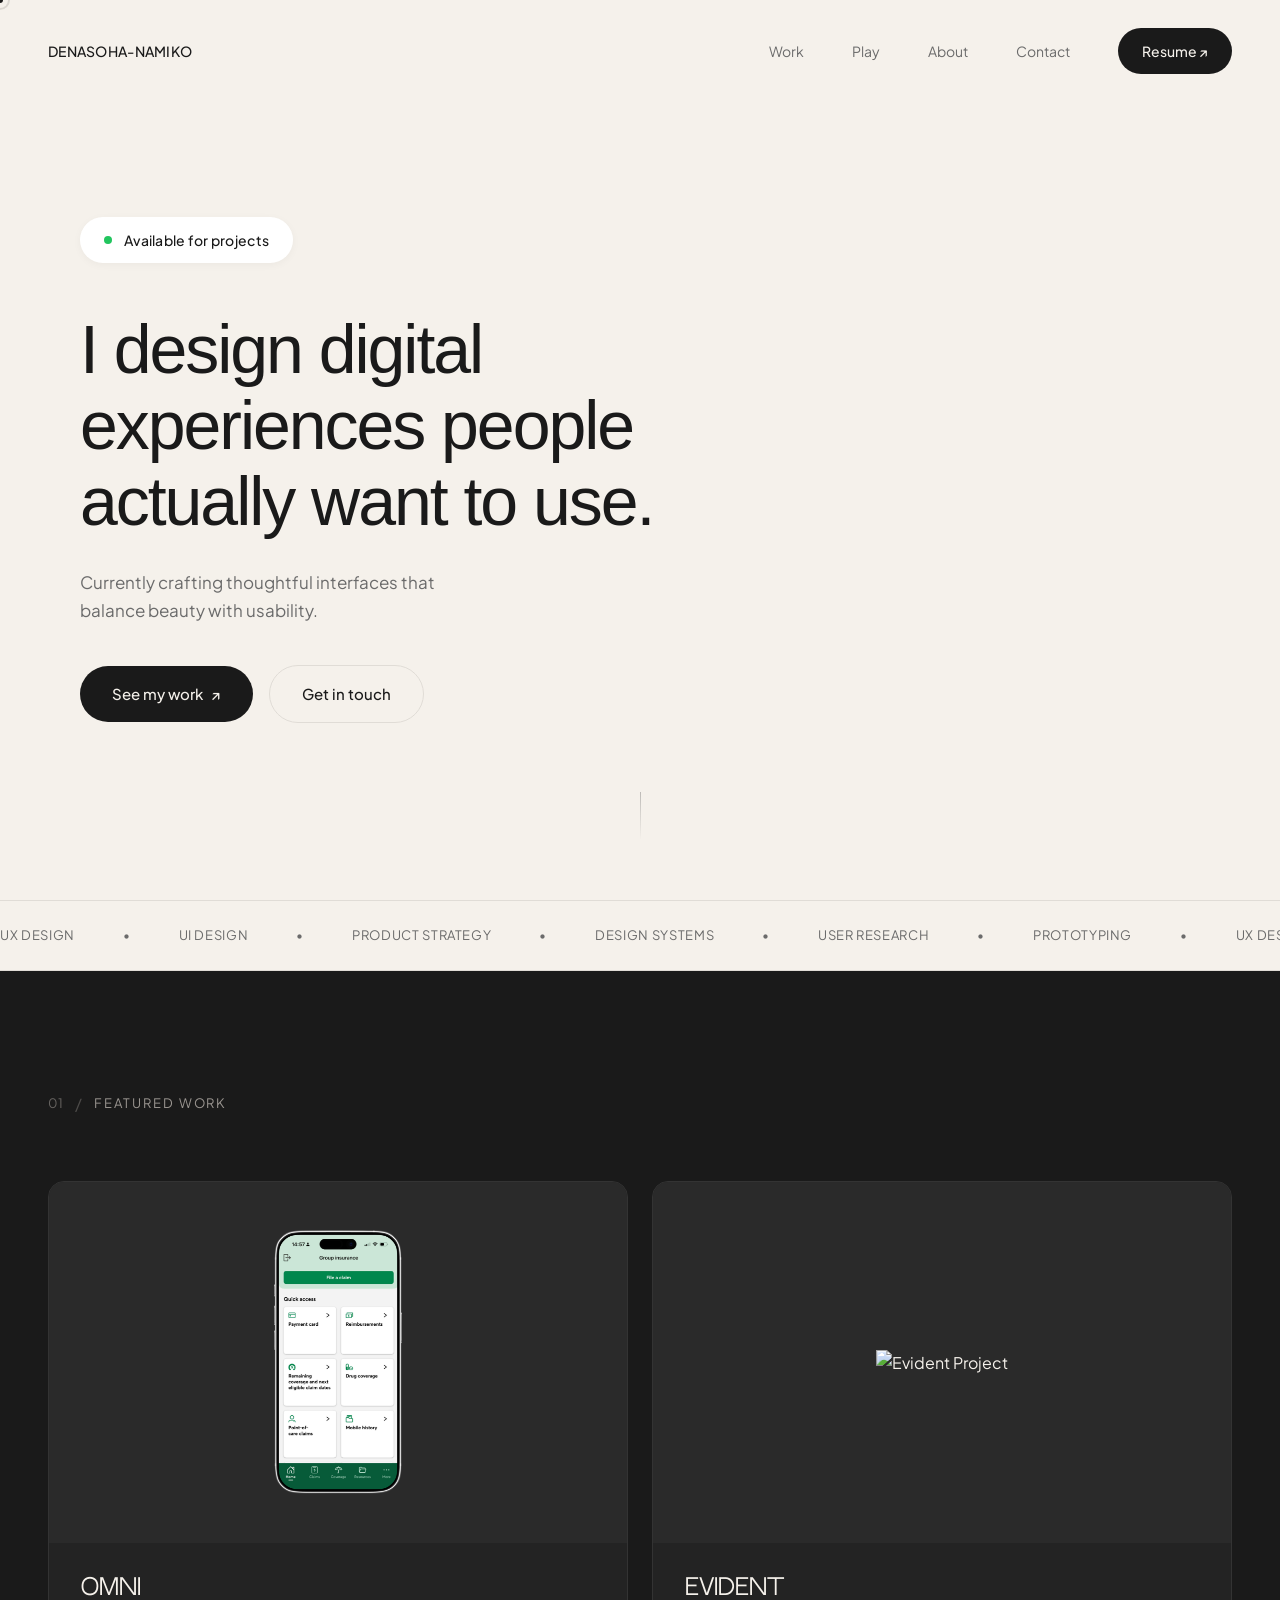
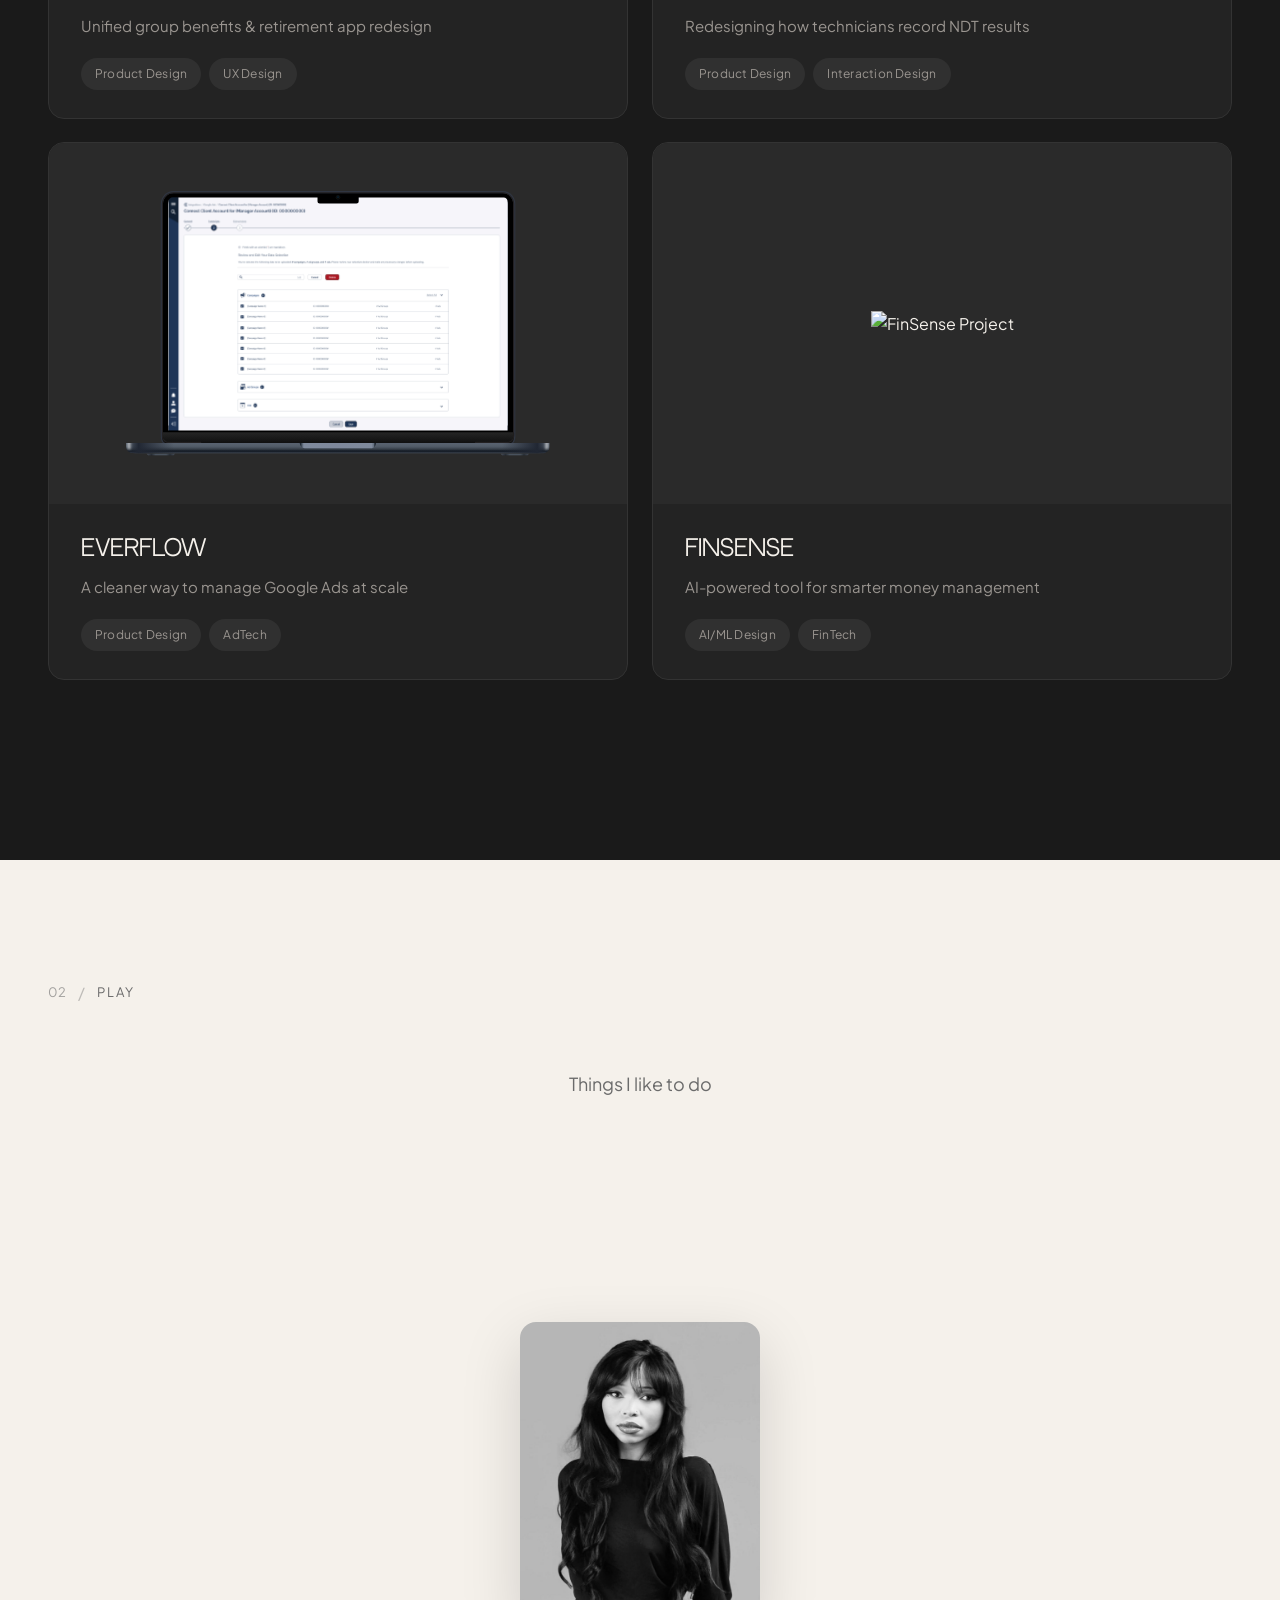
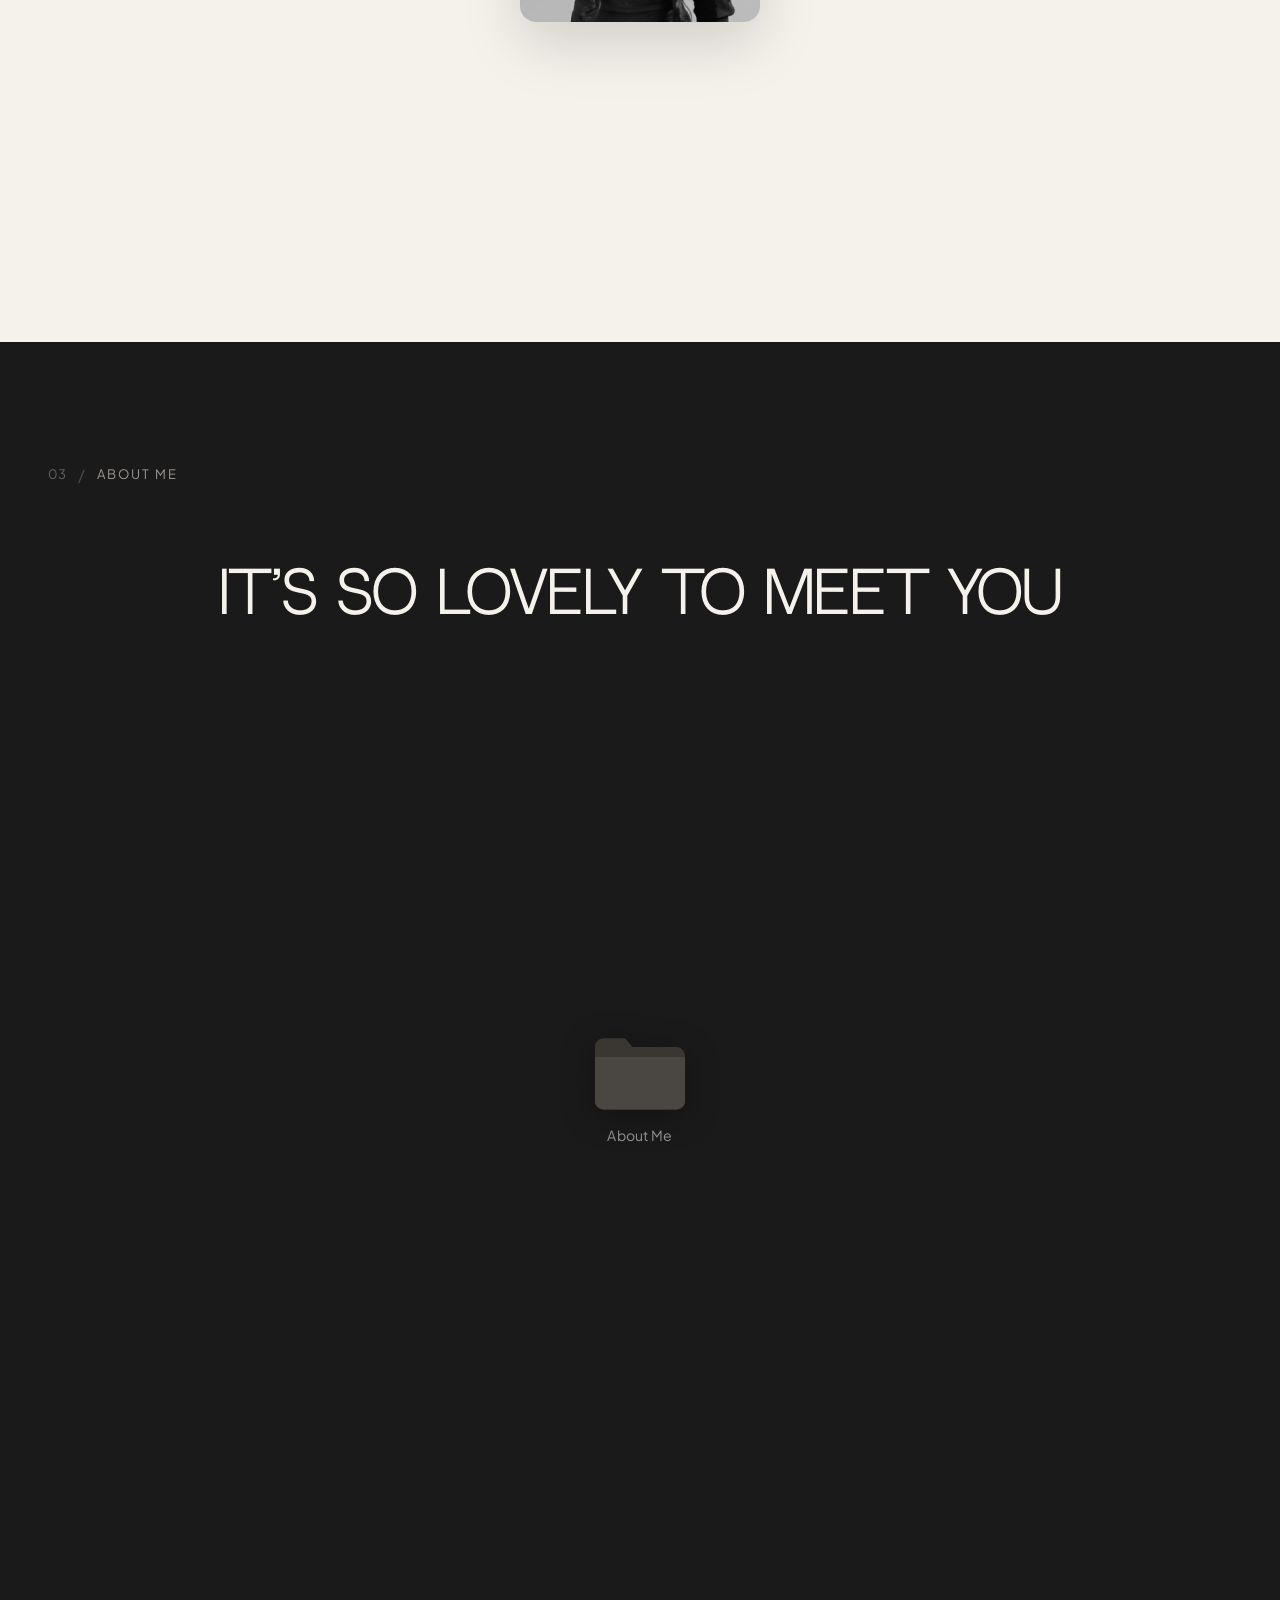
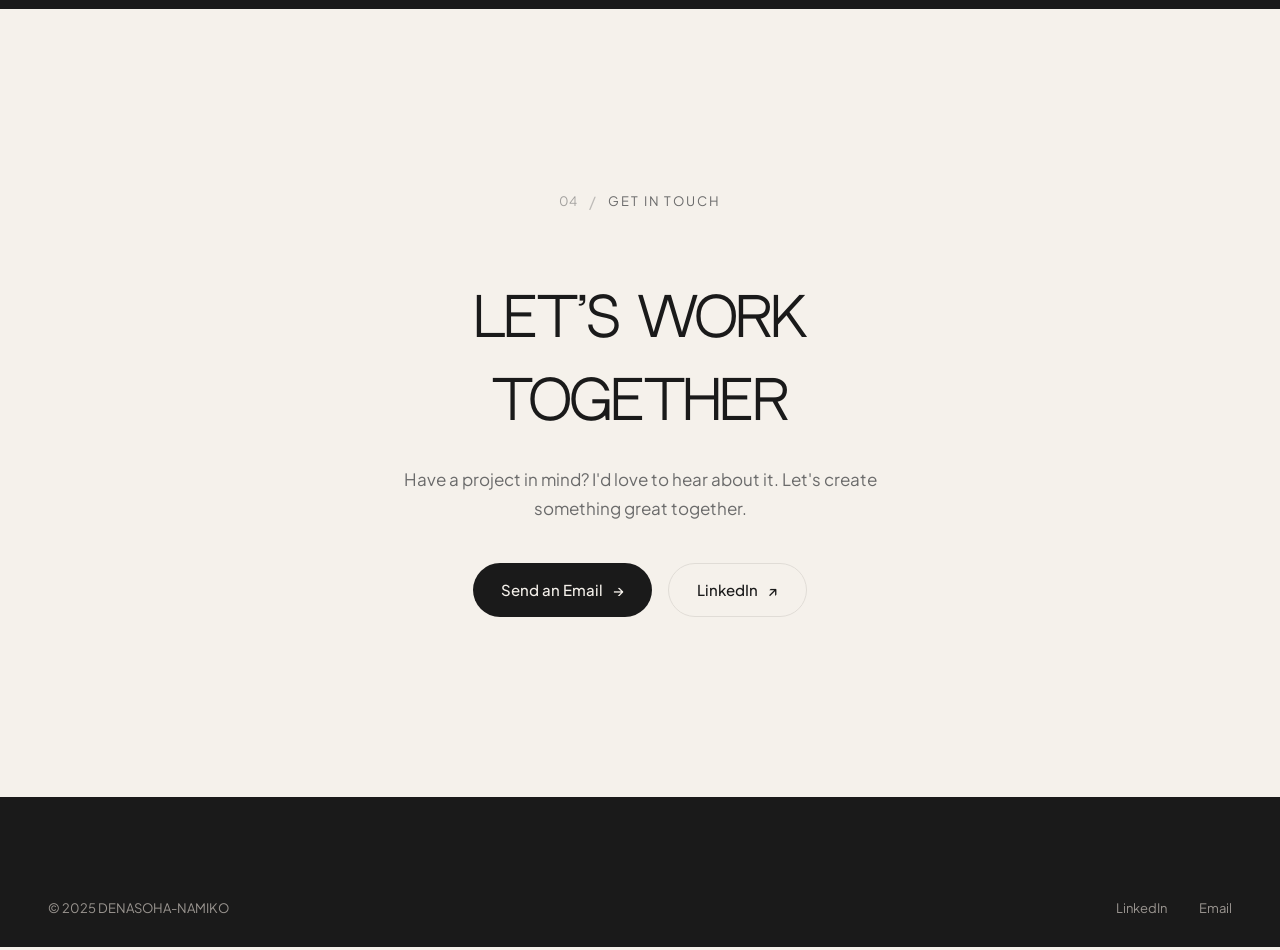
==== commit c775530e: "updated everything" ====
--- a/index.html
+++ b/index.html
@@ -6,7 +6,7 @@
     <title>DENASOHA-NAMIKO | UX Designer</title>
     <link rel="icon" type="image/png" href="Assets/fonts/favicon.png">
     <link rel="stylesheet" href="style.css">
-    <link rel="stylesheet" href="https://fonts.googleapis.com/css2?family=Inter:wght@300;400;500;600;700&display=swap">
+    <link rel="stylesheet" href="https://fonts.googleapis.com/css2?family=Plus+Jakarta+Sans:wght@300;400;500;600;700&display=swap">
 </head>
 <body>
 
@@ -329,11 +329,11 @@
                 <p class="contact-text">Have a project in mind? I'd love to hear about it. Let's create something great together.</p>
                 
                 <div class="contact-links">
-                    <a href="mailto:hello@denasoha-namiko.com" class="contact-btn">
+                    <a href="mailto:dodenasohanamiko@gmail.com" class="contact-btn">
                         <span>Send an Email</span>
                         <span class="btn-arrow">→</span>
                     </a>
-                    <a href="https://linkedin.com" target="_blank" class="contact-btn contact-btn-outline">
+                    <a href="https://www.linkedin.com/in/denasoha-namiko-d-588a13258/" target="_blank" class="contact-btn contact-btn-outline">
                         <span>LinkedIn</span>
                         <span class="btn-arrow">↗</span>
                     </a>
@@ -363,9 +363,8 @@
         <div class="footer-bottom">
             <span class="footer-copyright">© 2025 DENASOHA-NAMIKO</span>
             <div class="footer-links">
-                <a href="#">LinkedIn</a>
-                <a href="#">Dribbble</a>
-                <a href="#">Twitter</a>
+                <a href="https://www.linkedin.com/in/denasoha-namiko-d-588a13258/">LinkedIn</a>
+                <a href="mailto:dodenasohanamiko@gmail.com">Email</a>
             </div>
         </div>
     </footer>
--- a/style.css
+++ b/style.css
@@ -190,8 +190,8 @@
     --color-accent-light: #f5f1eb;
     
     /* Typography */
-    --font-sans: 'Inter', -apple-system, BlinkMacSystemFont, 'Segoe UI', sans-serif;
-    --font-display: 'NeutralFace', 'Inter', sans-serif;
+    --font-sans: 'Plus Jakarta Sans', -apple-system, BlinkMacSystemFont, 'Segoe UI', sans-serif;
+    --font-display: 'NeutralFace', 'Plus Jakarta Sans', sans-serif;
     
     /* Spacing - More generous like CORTX */
     --spacing-xs: 8px;
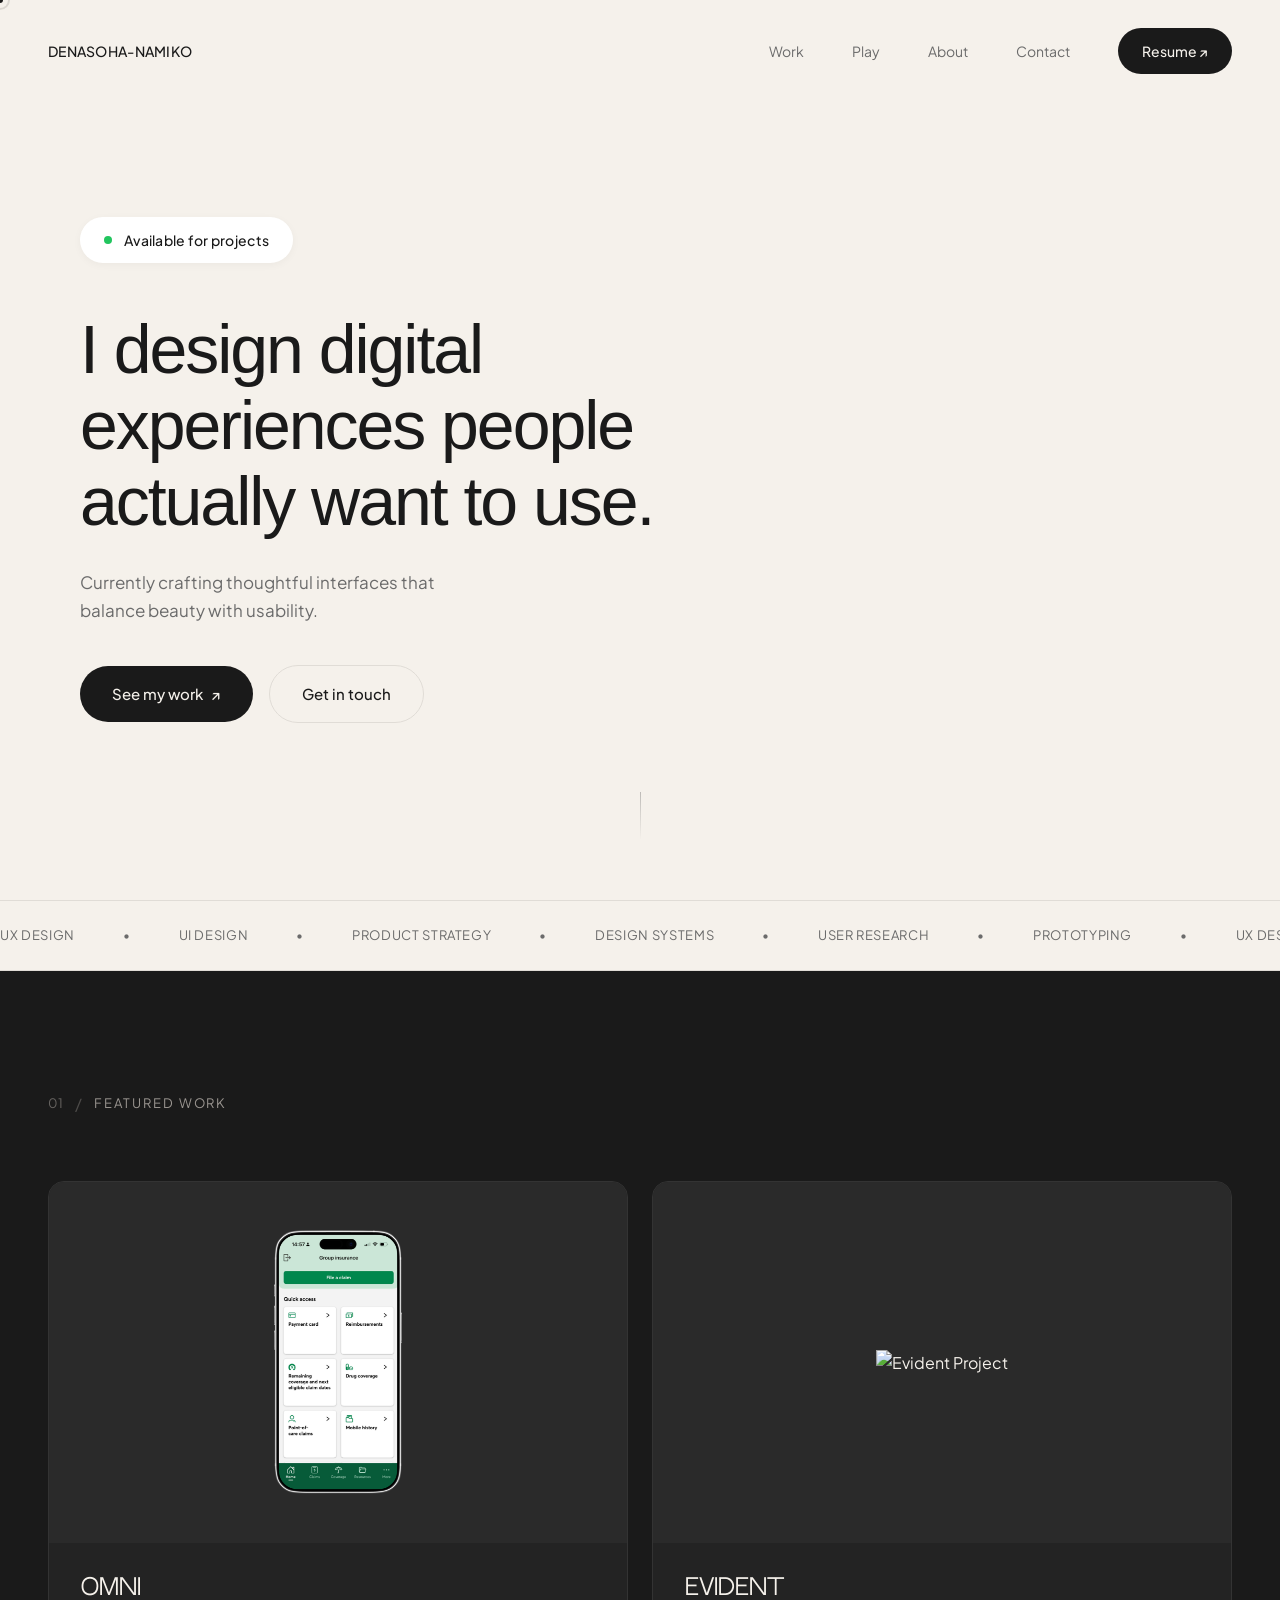
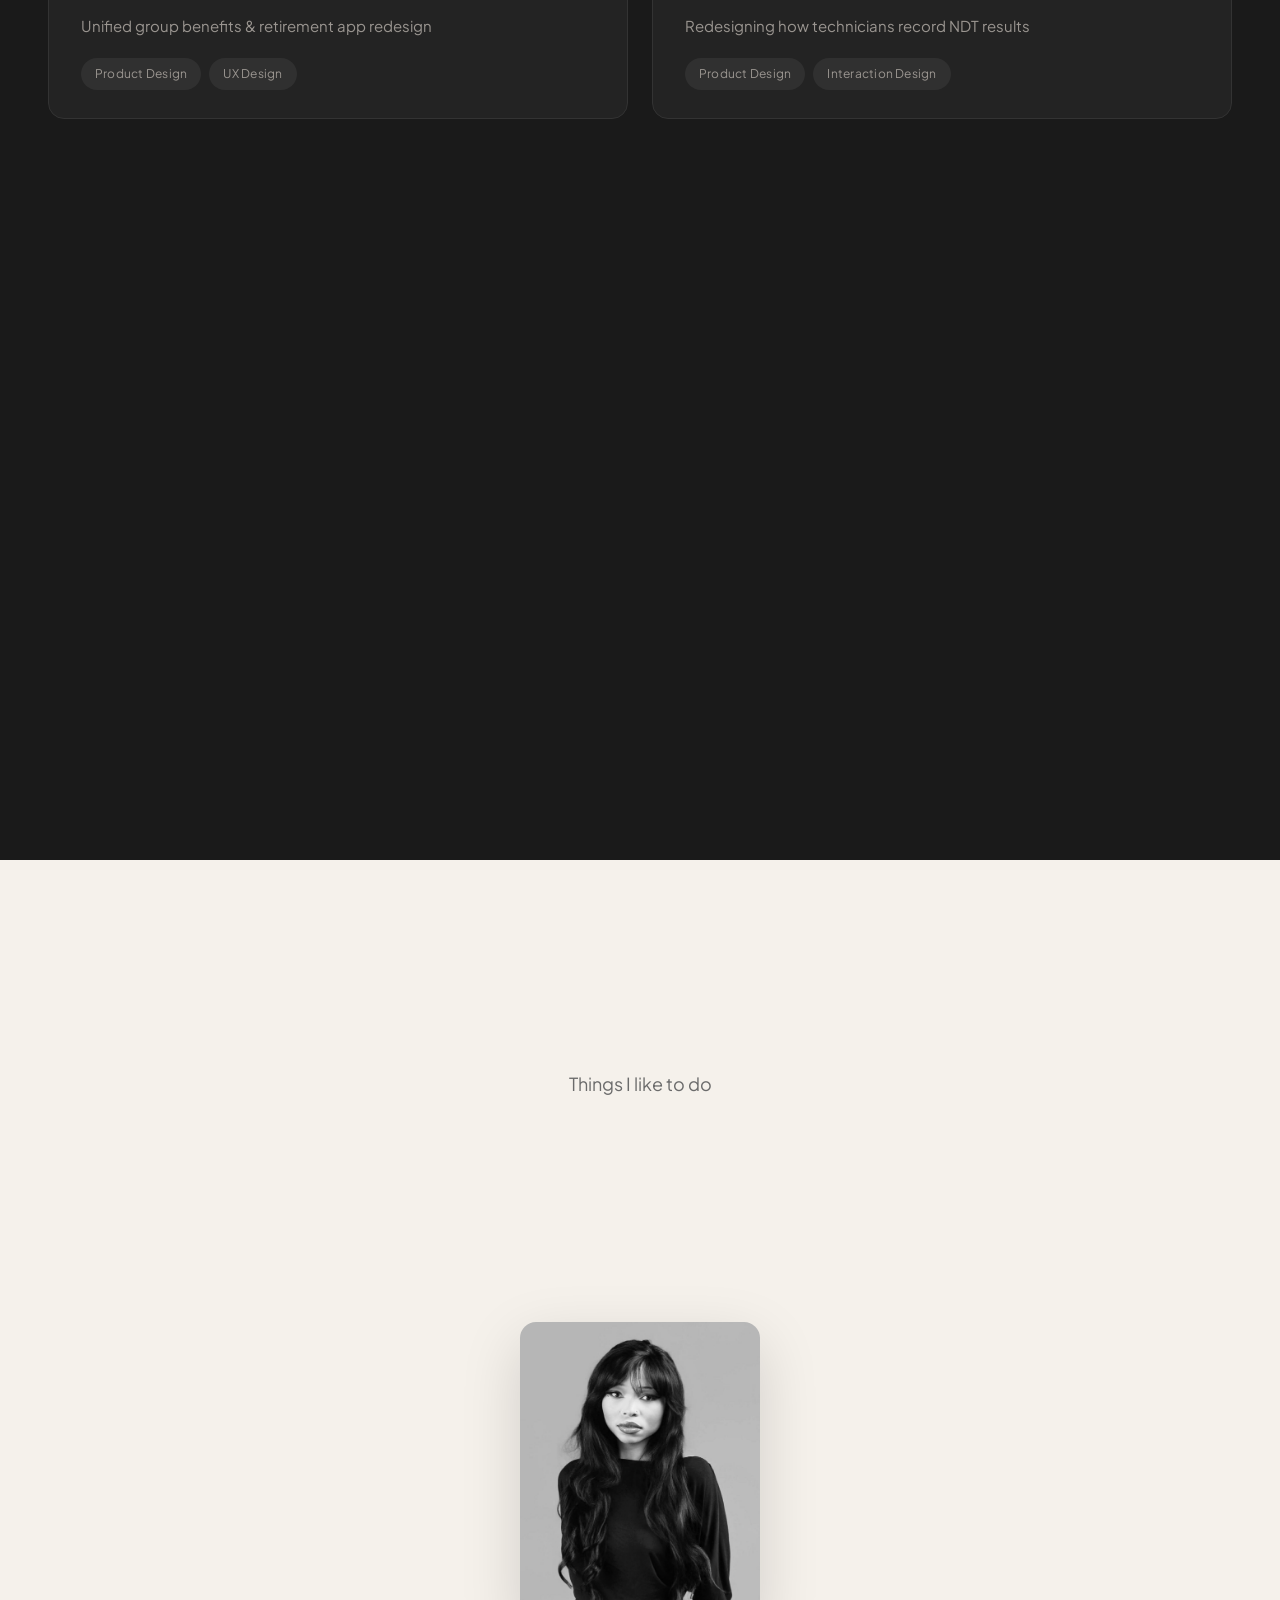
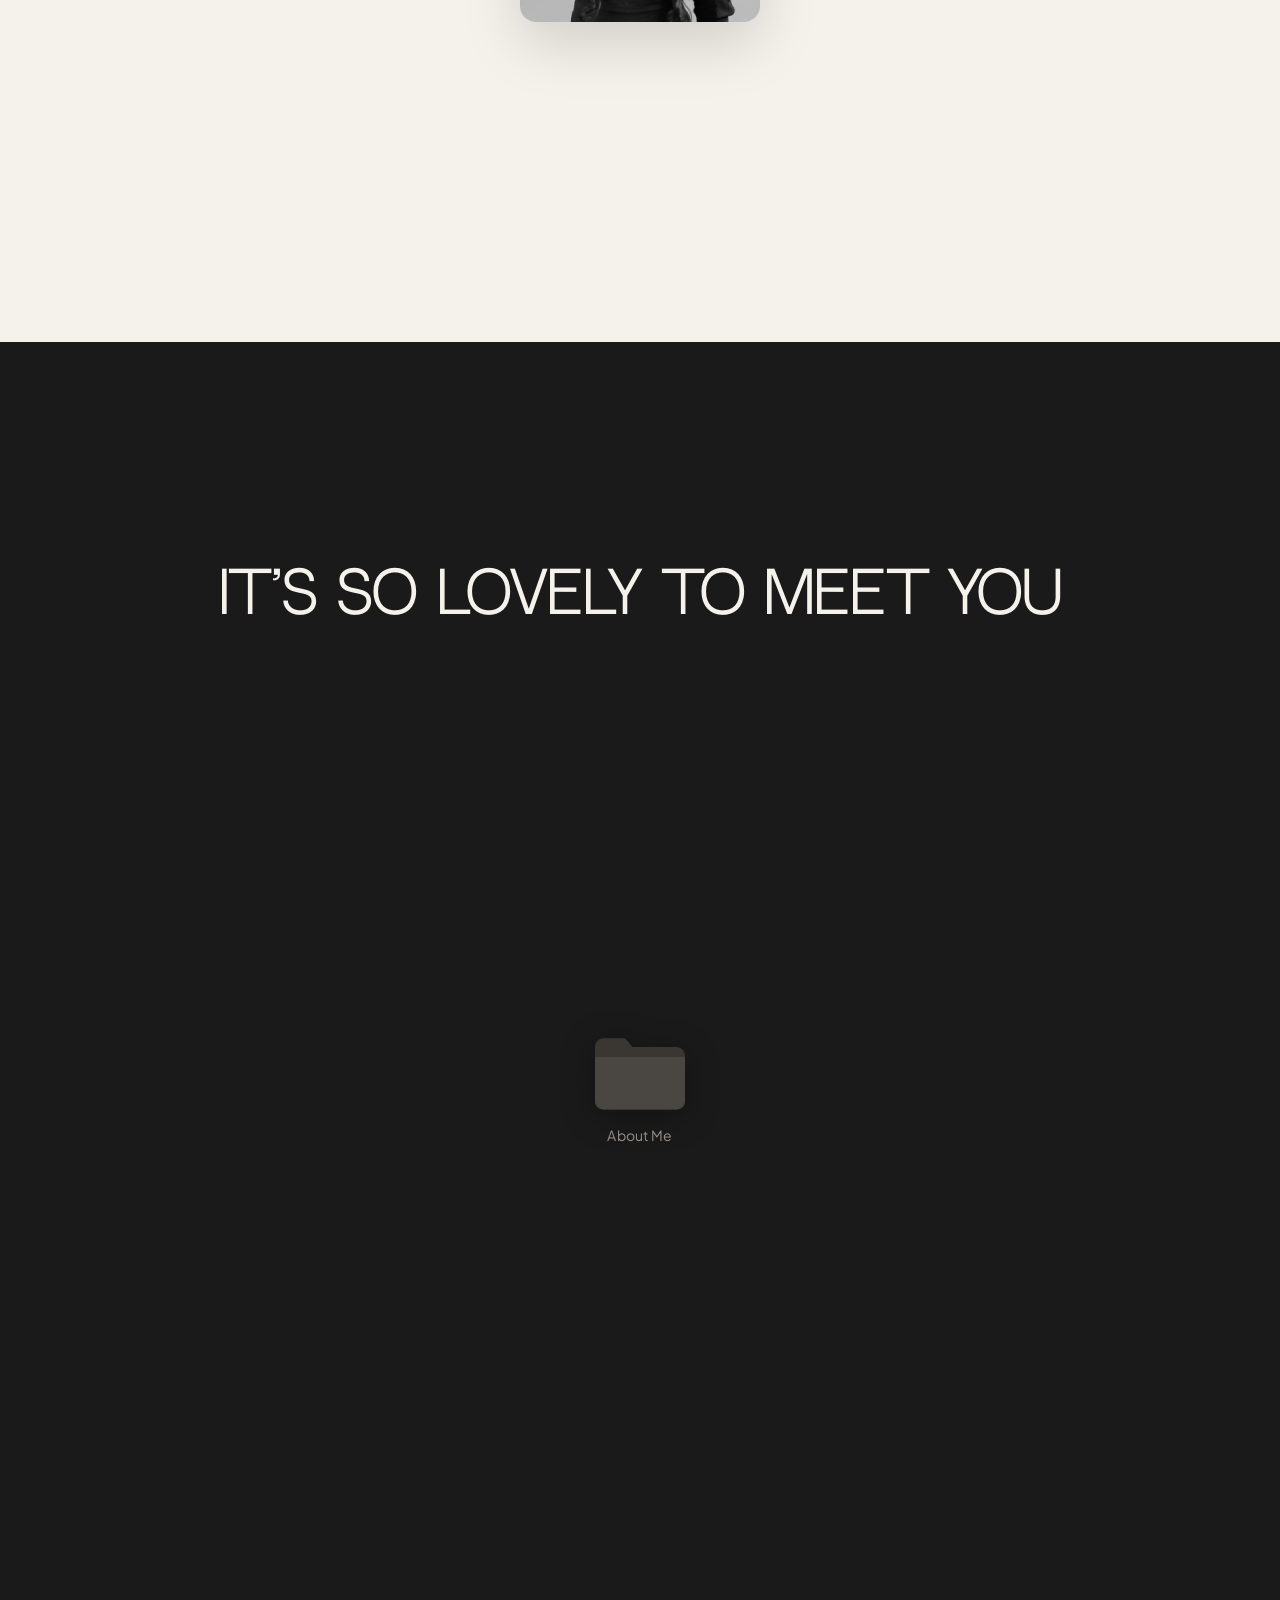
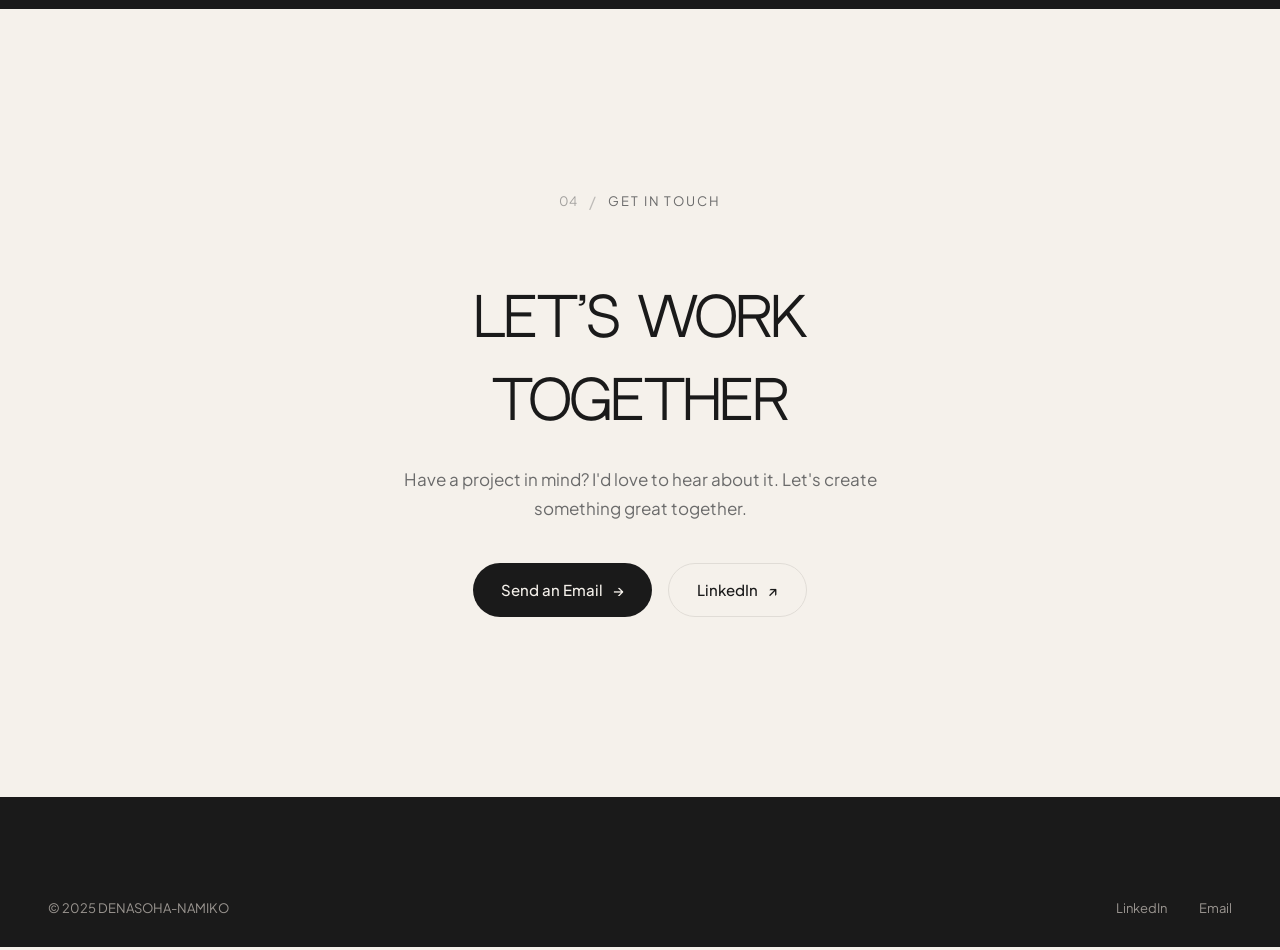
==== commit cb0aff7d: "cover change" ====
--- a/index.html
+++ b/index.html
@@ -111,7 +111,7 @@
                 <!-- Project 3 - Everflow -->
                 <a href="everflow-case-study.html" class="project-card">
                     <div class="project-image">
-                        <img src="Assets/Photos/floating elements/EF-Screen (1).svg" alt="Everflow Project">
+                        <img src="Assets/new assets/openscreenef.png" alt="Everflow Project">
                     </div>
                     <div class="project-info">
                         <h3 class="project-title">Everflow</h3>
